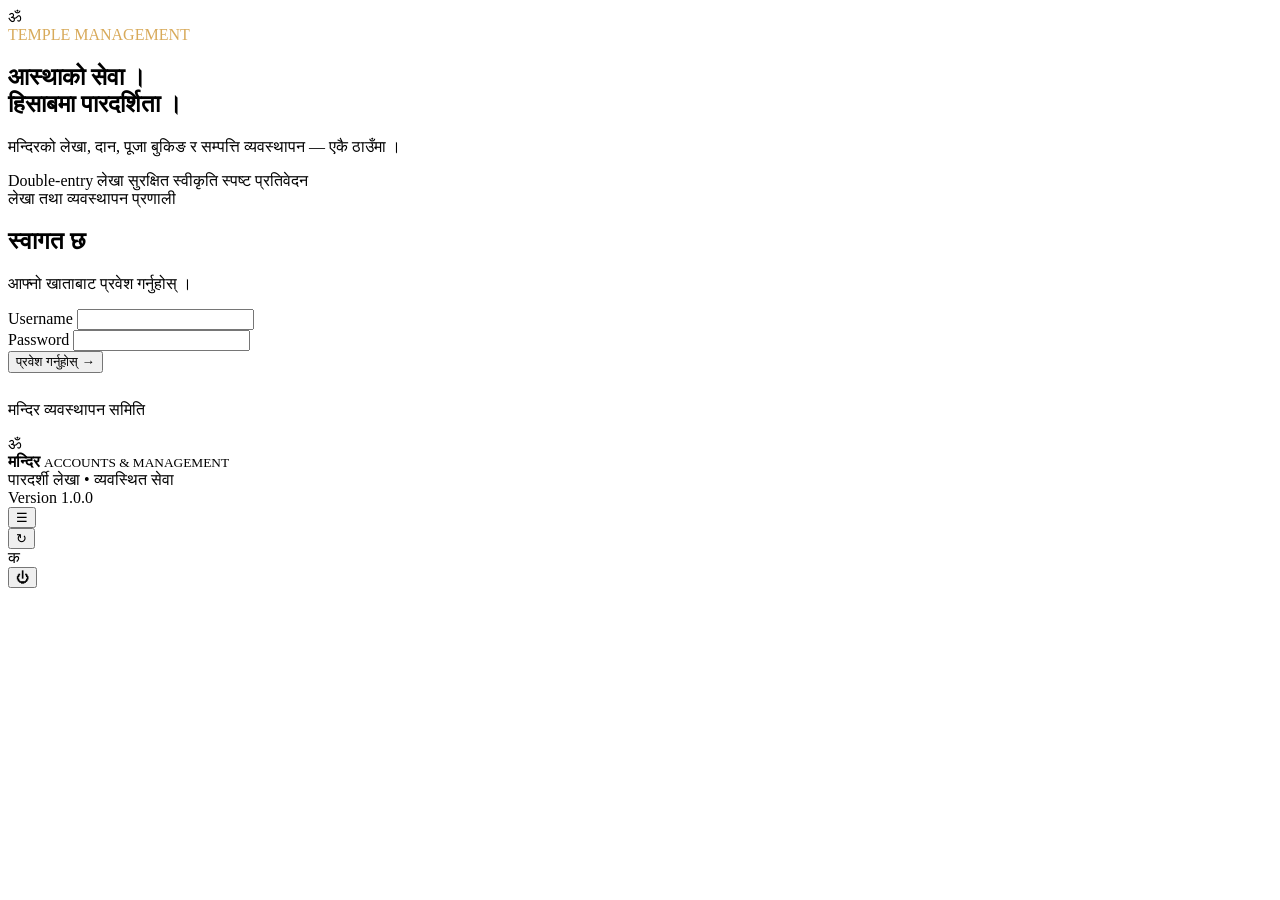
==== account.html @ 721053da "Add files via upload" ====
<!DOCTYPE html>
<html lang="ne">
 <head>
  <meta charset="utf-8"/>
  <meta content="width=device-width,initial-scale=1,viewport-fit=cover" name="viewport"/>
  <base target="_top"/>
  <title>
   मन्दिर • लेखा व्यवस्थापन
  </title>
  <link href="https://fonts.googleapis.com" rel="preconnect"/>
  <link href="https://fonts.googleapis.com/css2?family=Mukta:wght@400;500;600;700;800&amp;display=swap" rel="stylesheet"/>
  <link href="assets/css/account.css?v=1.2.0" rel="stylesheet"/>
 </head>
 <body>
  <section class="login-page" id="loginPage">
   <div class="login-art">
    <div class="brand-logo">
     ॐ
    </div>
    <div class="eyebrow" style="color:#d8aa5a">
     TEMPLE MANAGEMENT
    </div>
    <h1>
     आस्थाको सेवा ।
     <br/>
     हिसाबमा पारदर्शिता ।
    </h1>
    <p>
     मन्दिरको लेखा, दान, पूजा बुकिङ र सम्पत्ति व्यवस्थापन — एकै ठाउँमा ।
    </p>
    <div class="login-features">
     <span>
      Double-entry लेखा
     </span>
     <span>
      सुरक्षित स्वीकृति
     </span>
     <span>
      स्पष्ट प्रतिवेदन
     </span>
    </div>
   </div>
   <div class="login-form-area">
    <form class="login-box" id="loginForm">
     <div class="eyebrow">
      लेखा तथा व्यवस्थापन प्रणाली
     </div>
     <h2>
      स्वागत छ
     </h2>
     <p class="muted">
      आफ्नो खाताबाट प्रवेश गर्नुहोस् ।
     </p>
     <div class="field">
      <label for="username">
       Username
      </label>
      <input autocomplete="username" id="username" required=""/>
     </div>
     <div class="field">
      <label for="password">
       Password
      </label>
      <input autocomplete="current-password" id="password" required="" type="password"/>
     </div>
     <button class="btn" type="submit">
      प्रवेश गर्नुहोस् →
     </button>
     <div class="login-error" id="loginError" role="alert">
     </div>
     <p class="small muted" style="margin-top:28px">
      मन्दिर व्यवस्थापन समिति
     </p>
    </form>
   </div>
  </section>
  <div class="hidden" id="app">
   <div class="backdrop" id="backdrop" onclick="toggleMenu(false)">
   </div>
   <aside class="sidebar" id="sidebar">
    <div class="brand">
     <div class="brand-logo" id="brandLogo">
      ॐ
     </div>
     <div>
      <strong>
       मन्दिर
      </strong>
      <small>
       ACCOUNTS &amp; MANAGEMENT
      </small>
     </div>
    </div>
    <nav id="navigation">
    </nav>
    <div class="sidebar-foot">
     पारदर्शी लेखा • व्यवस्थित सेवा
     <br/>
     Version 1.0.0
    </div>
   </aside>
   <div class="workspace">
    <header class="topbar">
     <button aria-label="मेनु खोल्नुहोस्" class="icon-button" id="menuButton" onclick="toggleMenu()">
      ☰
     </button>
     <div class="top-title" id="topTitle">
     </div>
     <div class="top-tools">
      <button aria-label="रिफ्रेस" class="icon-button" onclick="refresh()" title="Refresh">
       ↻
      </button>
      <div class="avatar">
       क
      </div>
      <div class="profile" id="profile">
      </div>
      <button aria-label="लगआउट" class="icon-button" onclick="logout()" title="Logout">
       ⏻
      </button>
     </div>
    </header>
    <main id="main">
    </main>
   </div>
   <nav class="mobile-bottom" id="mobileBottom">
   </nav>
  </div>
  <dialog id="modal">
   <div class="dialog-head">
    <h2 id="modalTitle">
    </h2>
    <button aria-label="बन्द गर्नुहोस्" class="icon-button" onclick="closeModal()">
     ×
    </button>
   </div>
   <form id="modalForm">
    <div class="dialog-body" id="modalBody">
    </div>
    <div class="dialog-foot">
     <button class="btn secondary" onclick="closeModal()" type="button">
      रद्द
     </button>
     <button class="btn" id="saveButton" type="submit">
      सुरक्षित गर्नुहोस्
     </button>
    </div>
   </form>
  </dialog>
  <div aria-label="प्रक्रिया भइरहेको छ" class="loading hidden" id="loader">
   <div class="spinner">
   </div>
  </div>
  <div class="toast hidden" id="toast" role="status">
  </div>
  <div class="hidden" id="printRoot">
  </div>
  <script src="config.js?v=1.2.0">
  </script>
  <script src="assets/js/api.js?v=1.2.0">
  </script>
  <script src="assets/js/account.js?v=1.2.0">
  </script>
 </body>
</html>
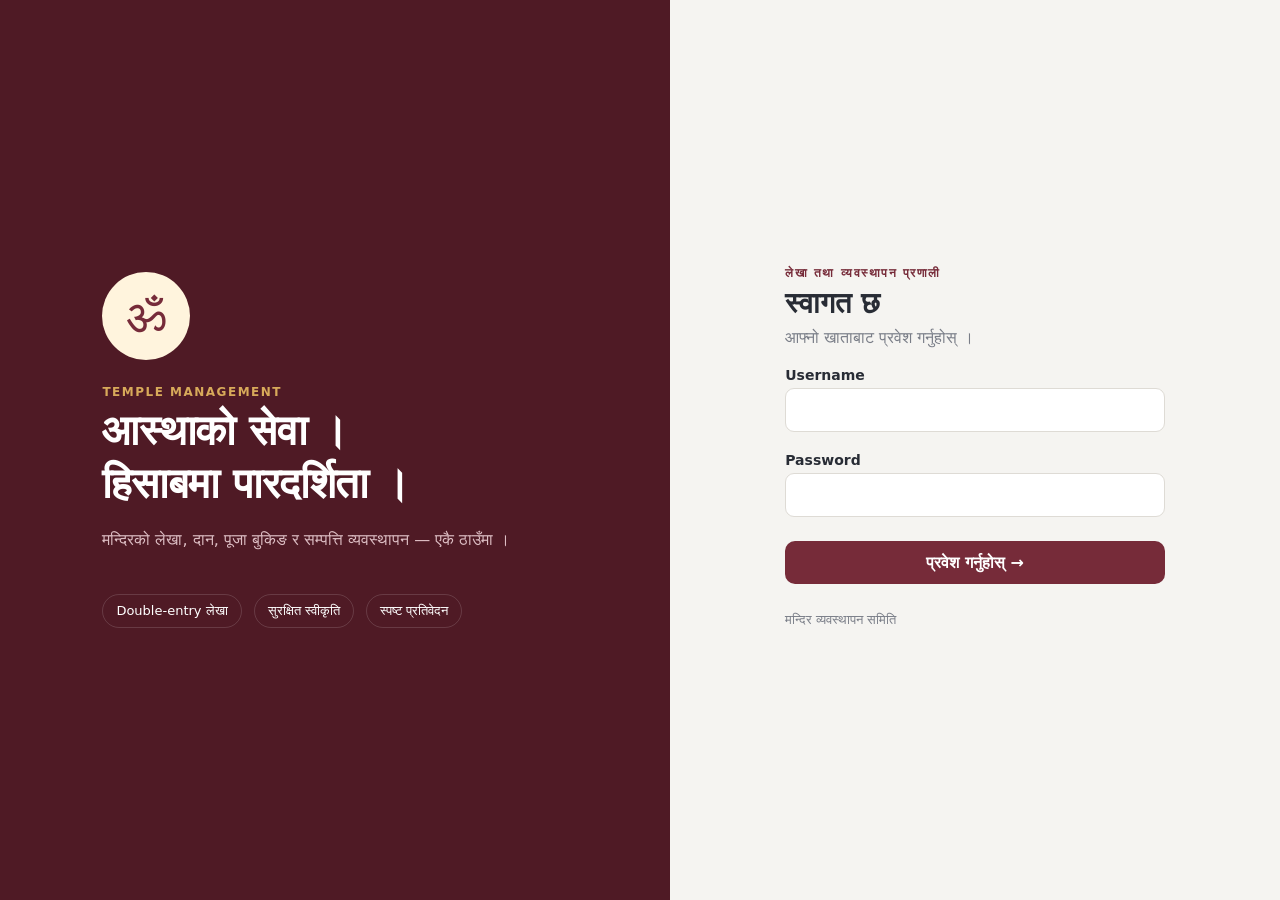
==== commit 1008009f: "Add files via upload" ====
--- a/account.html
+++ b/account.html
@@ -9,7 +9,1180 @@
   </title>
   <link href="https://fonts.googleapis.com" rel="preconnect"/>
   <link href="https://fonts.googleapis.com/css2?family=Mukta:wght@400;500;600;700;800&amp;display=swap" rel="stylesheet"/>
-  <link href="assets/css/account.css?v=1.2.0" rel="stylesheet"/>
+  <style>
+:root {
+  --wine: #762b39;
+  --wine-dark: #4f1a25;
+  --gold: #d8aa5a;
+  --ink: #282c35;
+  --muted: #797d87;
+  --paper: #f5f4f1;
+  --line: #e9e6e1;
+  --green: #24755b;
+  --red: #b33242;
+  --radius: 18px;
+}
+
+* {
+  box-sizing: border-box;
+}
+
+body {
+  margin: 0;
+  background: var(--paper);
+  color: var(--ink);
+  font-family: 'Mukta', system-ui, sans-serif;
+  font-size: 16px;
+}
+
+button,
+input,
+select,
+textarea {
+  font: inherit;
+}
+
+button {
+  cursor: pointer;
+  border: 0;
+}
+
+button:disabled {
+  cursor: wait;
+  opacity: .5;
+}
+
+button:focus-visible,
+a:focus-visible,
+input:focus-visible,
+select:focus-visible {
+  outline: 3px solid var(--gold);
+  outline-offset: 3px;
+}
+
+a {
+  color: var(--wine);
+}
+
+.hidden {
+  display: none !important;
+}
+
+.sidebar {
+  position: fixed;
+  inset: 0 auto 0 0;
+  width: 264px;
+  background: var(--wine-dark);
+  color: #fff;
+  z-index: 30;
+  display: flex;
+  flex-direction: column;
+  padding: 27px 18px;
+  overflow-y: auto;
+}
+
+.brand {
+  display: flex;
+  gap: 12px;
+  align-items: center;
+  padding: 0 10px 24px;
+  border-bottom: 1px solid #ffffff1a;
+}
+
+.brand-logo {
+  width: 52px;
+  height: 52px;
+  border-radius: 50%;
+  background: #fff4dd;
+  color: var(--wine);
+  display: grid;
+  place-items: center;
+  font-size: 30px;
+  flex-shrink: 0;
+  object-fit: contain;
+}
+
+.brand strong {
+  display: block;
+  font-size: 21px;
+  line-height: 1.2;
+}
+
+.brand small {
+  color: #ddbec4;
+  font-size: 12px;
+  letter-spacing: 1.3px;
+}
+
+.nav-label {
+  color: #cdaeb5;
+  margin: 22px 13px 8px;
+  font-size: 12px;
+  letter-spacing: 1px;
+}
+
+.nav-item {
+  width: 100%;
+  display: flex;
+  gap: 12px;
+  align-items: center;
+  color: #e9dbe0;
+  background: transparent;
+  padding: 10px 13px;
+  margin: 3px 0;
+  border-radius: 11px;
+  text-align: left;
+}
+
+.nav-item:hover {
+  background: #ffffff0e;
+}
+
+.nav-item.active {
+  background: #ffffff17;
+  color: #fff;
+  box-shadow: inset 3px 0 var(--gold);
+}
+
+.nav-icon {
+  width: 25px;
+  font-family: system-ui;
+  font-size: 19px;
+  text-align: center;
+}
+
+.sidebar-foot {
+  margin-top: auto;
+  padding: 25px 12px 0;
+  font-size: 12px;
+  color: #cdaeb5;
+}
+
+.workspace {
+  margin-left: 264px;
+  min-height: 100vh;
+}
+
+.topbar {
+  height: 78px;
+  padding: 0 34px;
+  display: flex;
+  align-items: center;
+  justify-content: space-between;
+  gap: 16px;
+  background: #fff;
+  border-bottom: 1px solid var(--line);
+  position: sticky;
+  top: 0;
+  z-index: 15;
+}
+
+.top-title {
+  font-weight: 700;
+  line-height: 1.25;
+  max-width: 640px;
+}
+
+.top-title small {
+  display: block;
+  font-weight: 400;
+  color: var(--muted);
+  font-size: 12px;
+  margin-top: 5px;
+}
+
+.top-tools {
+  display: flex;
+  gap: 12px;
+  align-items: center;
+}
+
+.avatar {
+  width: 38px;
+  height: 38px;
+  border-radius: 50%;
+  display: grid;
+  place-items: center;
+  background: #f4e9eb;
+  color: var(--wine);
+  font-weight: 800;
+}
+
+.profile {
+  font-size: 13px;
+  line-height: 1.3;
+}
+
+.profile small {
+  color: var(--muted);
+  display: block;
+}
+
+.icon-button {
+  background: #f5f3f0;
+  color: var(--ink);
+  width: 40px;
+  height: 40px;
+  border-radius: 11px;
+}
+
+#menuButton {
+  display: none;
+}
+
+main {
+  max-width: 1600px;
+  margin: auto;
+  padding: 30px 34px 50px;
+}
+
+.page-heading {
+  display: flex;
+  justify-content: space-between;
+  align-items: center;
+  gap: 15px;
+  margin-bottom: 24px;
+}
+
+h1 {
+  margin: 0;
+  font-size: 29px;
+  line-height: 1.25;
+  letter-spacing: -.4px;
+}
+
+h2 {
+  margin: 0;
+  font-size: 20px;
+}
+
+h3 {
+  margin: 0;
+  font-size: 18px;
+}
+
+p {
+  margin: 7px 0;
+}
+
+.muted {
+  color: var(--muted);
+}
+
+.small {
+  font-size: 13px;
+}
+
+.eyebrow {
+  color: var(--wine);
+  font-size: 12px;
+  letter-spacing: 1.5px;
+  font-weight: 700;
+  margin-bottom: 6px;
+}
+
+.btn {
+  border-radius: 10px;
+  padding: 10px 18px;
+  background: var(--wine);
+  color: white;
+  font-weight: 600;
+  display: inline-flex;
+  align-items: center;
+  justify-content: center;
+  gap: 7px;
+  min-height: 43px;
+  text-decoration: none;
+}
+
+.btn.secondary {
+  background: white;
+  color: var(--ink);
+  border: 1px solid var(--line);
+}
+
+.btn.light {
+  background: #f3e9eb;
+  color: var(--wine);
+}
+
+.btn.green {
+  background: var(--green);
+}
+
+.btn.danger {
+  background: #f9ecee;
+  color: var(--red);
+}
+
+.btn.compact {
+  padding: 6px 11px;
+  min-height: 34px;
+  font-size: 13px;
+}
+
+.flex {
+  display: flex;
+  gap: 10px;
+  align-items: center;
+  flex-wrap: wrap;
+}
+
+.stats {
+  display: grid;
+  grid-template-columns: repeat(4, 1fr);
+  gap: 18px;
+  margin-bottom: 23px;
+}
+
+.stat {
+  border-radius: var(--radius);
+  background: #fff;
+  padding: 21px;
+  border: 1px solid var(--line);
+}
+
+.stat-top {
+  display: flex;
+  align-items: center;
+  justify-content: space-between;
+  font-size: 15px;
+  color: var(--muted);
+}
+
+.stat-icon {
+  width: 36px;
+  height: 36px;
+  border-radius: 11px;
+  background: #f3e9eb;
+  display: grid;
+  place-items: center;
+  color: var(--wine);
+}
+
+.stat-value {
+  margin: 13px 0 3px;
+  font-family: system-ui;
+  font-size: clamp(19px, 1.7vw, 28px);
+  font-weight: 700;
+  letter-spacing: -.5px;
+  overflow-wrap: anywhere;
+}
+
+.stat-sub {
+  font-size: 12px;
+  color: var(--muted);
+}
+
+.dashboard-grid {
+  display: grid;
+  grid-template-columns: 1.65fr 1fr;
+  gap: 22px;
+}
+
+.panel {
+  background: #fff;
+  border: 1px solid var(--line);
+  border-radius: var(--radius);
+  padding: 23px;
+  min-width: 0;
+}
+
+.panel-head {
+  display: flex;
+  justify-content: space-between;
+  align-items: center;
+  gap: 10px;
+  margin-bottom: 18px;
+}
+
+.hero {
+  background: linear-gradient(115deg, var(--wine-dark), #833747);
+  color: #fff;
+  border-radius: var(--radius);
+  padding: 26px;
+  margin-bottom: 23px;
+  position: relative;
+  overflow: hidden;
+}
+
+.hero::after {
+  content: 'ॐ';
+  position: absolute;
+  right: 30px;
+  top: -35px;
+  font-size: 180px;
+  color: #ffffff09;
+  pointer-events: none;
+}
+
+.hero p {
+  color: #e5cbd0;
+  max-width: 70%;
+}
+
+.hero .btn {
+  background: var(--gold);
+  color: #392410;
+  margin-top: 15px;
+}
+
+.quick-grid {
+  display: grid;
+  grid-template-columns: repeat(2, 1fr);
+  gap: 12px;
+}
+
+.quick {
+  padding: 16px;
+  background: #fbfaf8;
+  border: 1px solid var(--line);
+  border-radius: 13px;
+  color: var(--ink);
+  text-align: left;
+}
+
+.quick b {
+  display: block;
+  font-size: 16px;
+  margin-top: 6px;
+}
+
+.quick span {
+  color: var(--muted);
+  font-size: 12px;
+}
+
+.badge {
+  padding: 3px 9px;
+  background: #f5ecd9;
+  color: #946521;
+  font-size: 12px;
+  border-radius: 6px;
+  white-space: nowrap;
+}
+
+.badge.Posted,
+.badge.Completed,
+.badge.Open {
+  background: #e5f2eb;
+  color: var(--green);
+}
+
+.badge.Rejected,
+.badge.Cancelled,
+.badge.Closed {
+  background: #f8e7e9;
+  color: var(--red);
+}
+
+.table-wrap {
+  overflow-x: auto;
+  max-width: 100%;
+}
+
+table {
+  width: 100%;
+  border-collapse: collapse;
+  font-size: 14px;
+  white-space: nowrap;
+}
+
+th {
+  background: #faf9f7;
+  color: var(--muted);
+  font-weight: 600;
+  text-align: left;
+  padding: 12px;
+  border-bottom: 1px solid var(--line);
+}
+
+td {
+  padding: 13px 12px;
+  border-bottom: 1px solid #f1efeb;
+  vertical-align: middle;
+}
+
+td.wrap {
+  white-space: normal;
+  min-width: 170px;
+  max-width: 300px;
+}
+
+td.amount {
+  font-family: system-ui;
+  font-size: 13px;
+  text-align: right;
+  font-variant-numeric: tabular-nums;
+}
+
+.empty {
+  text-align: center;
+  padding: 38px 20px;
+  color: var(--muted);
+}
+
+.toolbar {
+  display: flex;
+  justify-content: space-between;
+  gap: 12px;
+  margin-bottom: 17px;
+  flex-wrap: wrap;
+}
+
+.search {
+  max-width: 320px;
+}
+
+input,
+select,
+textarea {
+  width: 100%;
+  border: 1px solid #dedbd5;
+  border-radius: 9px;
+  padding: 10px 12px;
+  background: #fff;
+  color: var(--ink);
+  min-height: 44px;
+}
+
+textarea {
+  min-height: 88px;
+  resize: vertical;
+}
+
+label {
+  display: block;
+  margin: 0 0 5px;
+  font-size: 14px;
+  font-weight: 600;
+}
+
+.form-grid {
+  display: grid;
+  grid-template-columns: repeat(2, minmax(0, 1fr));
+  gap: 16px;
+}
+
+.field.full {
+  grid-column: 1 / -1;
+}
+
+.form-grid.three {
+  grid-template-columns: repeat(3, minmax(0, 1fr));
+}
+
+.form-note {
+  padding: 12px 15px;
+  border-radius: 9px;
+  background: #faf4e8;
+  color: #785820;
+  font-size: 13px;
+  margin: 15px 0;
+}
+
+.line-row {
+  display: grid;
+  grid-template-columns: 2fr 1fr 1fr 40px;
+  gap: 9px;
+  margin-bottom: 10px;
+}
+
+.balance-check {
+  padding: 12px;
+  background: #f5f4f1;
+  border-radius: 9px;
+  margin: 14px 0;
+}
+
+.report-layout {
+  display: grid;
+  grid-template-columns: 260px 1fr;
+  gap: 20px;
+}
+
+.report-menu button {
+  display: block;
+  width: 100%;
+  padding: 11px 13px;
+  text-align: left;
+  background: transparent;
+  border-radius: 9px;
+  color: var(--ink);
+}
+
+.report-menu button.active {
+  background: #f3e9eb;
+  color: var(--wine);
+  font-weight: 700;
+}
+
+.report-brand {
+  display: flex;
+  align-items: center;
+  justify-content: center;
+  gap: 15px;
+  padding: 20px 0;
+  border-bottom: 3px double var(--wine);
+  margin-bottom: 18px;
+  text-align: center;
+}
+
+.report-brand img {
+  width: 75px;
+  height: 75px;
+  object-fit: contain;
+}
+
+.report-brand h2 {
+  color: var(--wine);
+  font-size: 22px;
+}
+
+.report-brand p {
+  font-size: 13px;
+  margin: 2px 0;
+}
+
+.totals {
+  display: flex;
+  justify-content: flex-end;
+  gap: 20px;
+  flex-wrap: wrap;
+  padding: 18px 0;
+  font-size: 14px;
+}
+
+.signature {
+  display: flex;
+  justify-content: space-between;
+  margin-top: 65px;
+  color: var(--muted);
+  font-size: 13px;
+}
+
+.signature span {
+  border-top: 1px solid #999;
+  padding: 7px 15px;
+}
+
+dialog {
+  border: 0;
+  border-radius: 20px;
+  padding: 0;
+  width: min(760px, calc(100vw - 28px));
+  max-height: 90dvh;
+  background: #fff;
+  color: var(--ink);
+  box-shadow: 0 25px 100px #0003;
+}
+
+dialog::backdrop {
+  background: #1e142770;
+  backdrop-filter: blur(3px);
+}
+
+.dialog-head {
+  padding: 22px 25px 17px;
+  display: flex;
+  justify-content: space-between;
+  align-items: center;
+  border-bottom: 1px solid var(--line);
+}
+
+.dialog-body {
+  padding: 23px 25px;
+}
+
+.dialog-foot {
+  display: flex;
+  justify-content: flex-end;
+  gap: 10px;
+  padding: 17px 25px;
+  border-top: 1px solid var(--line);
+  background: #fbfaf8;
+}
+
+.toast {
+  position: fixed;
+  bottom: 25px;
+  right: 25px;
+  z-index: 100;
+  padding: 15px 22px;
+  border-radius: 12px;
+  color: #fff;
+  background: var(--green);
+  box-shadow: 0 10px 30px #0002;
+  max-width: min(460px, calc(100vw - 32px));
+}
+
+.toast.error {
+  background: var(--red);
+}
+
+.loading {
+  position: fixed;
+  inset: 0;
+  z-index: 90;
+  display: grid;
+  place-items: center;
+  background: #fff9;
+}
+
+.spinner {
+  height: 40px;
+  width: 40px;
+  border: 3px solid #eee;
+  border-top-color: var(--wine);
+  border-radius: 50%;
+  animation: spin .7s linear infinite;
+}
+
+@keyframes spin {
+  to {
+    transform: rotate(360deg);
+  }
+}
+
+.login-page {
+  min-height: 100dvh;
+  display: grid;
+  grid-template-columns: 1.1fr 1fr;
+}
+
+.login-art {
+  background: var(--wine-dark);
+  color: white;
+  display: flex;
+  flex-direction: column;
+  justify-content: center;
+  padding: 10vw 8vw;
+  position: relative;
+}
+
+.login-art .brand-logo {
+  width: 88px;
+  height: 88px;
+  font-size: 48px;
+  margin-bottom: 25px;
+}
+
+.login-art h1 {
+  font-size: 42px;
+  line-height: 1.25;
+}
+
+.login-art p {
+  color: #ddbec4;
+  margin: 20px 0;
+}
+
+.login-features {
+  display: flex;
+  gap: 12px;
+  flex-wrap: wrap;
+  margin-top: 25px;
+}
+
+.login-features span {
+  border: 1px solid #ffffff24;
+  padding: 8px 13px;
+  border-radius: 30px;
+  font-size: 13px;
+}
+
+.login-form-area {
+  display: flex;
+  align-items: center;
+  justify-content: center;
+  padding: 35px;
+}
+
+.login-box {
+  width: 100%;
+  max-width: 380px;
+}
+
+.login-box h2 {
+  font-size: 29px;
+}
+
+.login-box .field {
+  margin-top: 20px;
+}
+
+.login-box .btn {
+  width: 100%;
+  margin-top: 24px;
+}
+
+.login-error {
+  color: var(--red);
+  margin-top: 15px;
+}
+
+.mobile-bottom {
+  display: none;
+}
+
+.backdrop {
+  display: none;
+}
+
+.progress-bars {
+  display: flex;
+  gap: 20px;
+  align-items: flex-end;
+  height: 145px;
+  padding: 15px 30px;
+  background: #fbfaf8;
+  border-radius: 12px;
+  margin-bottom: 15px;
+}
+
+.bar-group {
+  flex: 1;
+  display: flex;
+  flex-direction: column;
+  align-items: center;
+  gap: 7px;
+  height: 100%;
+  justify-content: flex-end;
+  font-size: 13px;
+}
+
+.bar {
+  width: min(80px, 80%);
+  border-radius: 8px 8px 0 0;
+  background: var(--wine);
+  min-height: 4px;
+}
+
+.bar.expense {
+  background: var(--gold);
+}
+
+@media (max-width: 1200px) {
+  .sidebar {
+    width: 230px;
+  }
+
+  .workspace {
+    margin-left: 230px;
+  }
+
+  main {
+    padding: 25px;
+  }
+
+  .topbar {
+    padding: 0 25px;
+  }
+
+  .stats {
+    gap: 12px;
+  }
+
+  .stat {
+    padding: 17px;
+  }
+
+  .dashboard-grid {
+    grid-template-columns: 1fr;
+  }
+}
+
+@media (max-width: 900px) {
+  .sidebar {
+    transform: translateX(-100%);
+    transition: transform .2s;
+    width: 270px;
+  }
+
+  .sidebar.open {
+    transform: translateX(0);
+  }
+
+  .backdrop.open {
+    display: block;
+    position: fixed;
+    inset: 0;
+    background: #0005;
+    z-index: 25;
+  }
+
+  .workspace {
+    margin-left: 0;
+  }
+
+  #menuButton {
+    display: block;
+    flex-shrink: 0;
+  }
+
+  .topbar {
+    padding: 0 18px;
+    height: 72px;
+  }
+
+  .report-layout {
+    grid-template-columns: 1fr;
+  }
+
+  .report-menu {
+    display: flex;
+    overflow-x: auto;
+    gap: 5px;
+    padding: 10px;
+  }
+
+  .report-menu button {
+    width: auto;
+    white-space: nowrap;
+  }
+
+  .login-page {
+    grid-template-columns: 1fr;
+  }
+
+  .login-art {
+    padding: 32px;
+  }
+
+  .login-art h1 {
+    font-size: 29px;
+  }
+
+  .login-art .brand-logo {
+    width: 60px;
+    height: 60px;
+    margin-bottom: 12px;
+  }
+
+  .login-art p,
+  .login-features {
+    display: none;
+  }
+}
+
+@media (max-width: 600px) {
+  main {
+    padding: 20px 14px 90px;
+  }
+
+  .top-title {
+    font-size: 14px;
+  }
+
+  .top-title small {
+    font-size: 11px;
+  }
+
+  .top-tools {
+    gap: 6px;
+  }
+
+  .profile,
+  .top-tools .avatar {
+    display: none;
+  }
+
+  h1 {
+    font-size: 24px;
+  }
+
+  .page-heading {
+    align-items: flex-start;
+  }
+
+  .page-heading .btn {
+    padding: 9px 12px;
+    font-size: 14px;
+    flex-shrink: 0;
+  }
+
+  .stats {
+    grid-template-columns: repeat(2, 1fr);
+    gap: 10px;
+  }
+
+  .stat {
+    padding: 15px;
+  }
+
+  .stat-value {
+    font-size: 21px;
+  }
+
+  .stat-top {
+    font-size: 13px;
+  }
+
+  .stat-icon {
+    width: 28px;
+    height: 28px;
+  }
+
+  .panel {
+    padding: 17px;
+    border-radius: 14px;
+  }
+
+  .hero {
+    padding: 21px;
+  }
+
+  .hero p {
+    max-width: 90%;
+  }
+
+  .form-grid,
+  .form-grid.three {
+    grid-template-columns: 1fr;
+  }
+
+  .line-row {
+    grid-template-columns: 1fr 1fr 35px;
+  }
+
+  .line-row select {
+    grid-column: 1 / -1;
+  }
+
+  .dialog-body {
+    padding: 18px;
+  }
+
+  .dialog-head,
+  .dialog-foot {
+    padding: 17px 18px;
+  }
+
+  .mobile-bottom {
+    display: flex;
+    position: fixed;
+    bottom: 0;
+    left: 0;
+    right: 0;
+    background: #fff;
+    border-top: 1px solid var(--line);
+    z-index: 20;
+    justify-content: space-around;
+    padding: 7px 5px calc(7px + env(safe-area-inset-bottom));
+  }
+
+  .mobile-bottom button {
+    color: var(--muted);
+    background: transparent;
+    font-size: 11px;
+    padding: 4px 8px;
+  }
+
+  .mobile-bottom b {
+    display: block;
+    font-family: system-ui;
+    font-size: 20px;
+    font-weight: 400;
+  }
+
+  .mobile-bottom button.active {
+    color: var(--wine);
+  }
+
+  .report-brand {
+    gap: 8px;
+  }
+
+  .report-brand h2 {
+    font-size: 17px;
+  }
+
+  .report-brand img {
+    width: 55px;
+    height: 55px;
+  }
+
+  .toast {
+    bottom: 86px;
+    right: 16px;
+  }
+}
+
+@media print {
+  @page {
+    size: A4;
+    margin: 12mm;
+  }
+
+  body {
+    background: white;
+    font-size: 11pt;
+  }
+
+  body>* {
+    display: none !important;
+  }
+
+  #printRoot {
+    display: block !important;
+  }
+
+  #printRoot table {
+    white-space: normal;
+    font-size: 9pt;
+  }
+
+  #printRoot th,
+  #printRoot td {
+    padding: 7px 5px;
+  }
+
+  #printRoot thead {
+    display: table-header-group;
+  }
+
+  #printRoot tr {
+    break-inside: avoid;
+  }
+
+  #printRoot .report-brand h2 {
+    font-size: 17pt;
+    color: #000;
+  }
+
+  #printRoot .signature {
+    break-inside: avoid;
+  }
+
+  .badge {
+    border: 1px solid #777;
+    background: transparent;
+    color: #000;
+  }
+}
+
+
+/* Keep Logout visible on desktop and mobile. */
+.logout-button {
+  display: inline-flex;
+  align-items: center;
+  justify-content: center;
+  min-height: 40px;
+  padding: 7px 12px;
+  border: 1px solid #e6c0c0;
+  border-radius: 9px;
+  background: #fff3f3;
+  color: #982a2a;
+  font: inherit;
+  font-weight: 700;
+  white-space: nowrap;
+  cursor: pointer;
+}
+@media (max-width: 640px) {
+  .logout-button { padding: 7px 8px; font-size: 12px; }
+  .top-tools { gap: 7px; }
+}
+</style>
  </head>
  <body>
   <section class="login-page" id="loginPage">
@@ -115,9 +1288,7 @@
       </div>
       <div class="profile" id="profile">
       </div>
-      <button aria-label="लगआउट" class="icon-button" onclick="logout()" title="Logout">
-       ⏻
-      </button>
+      <button aria-label="Logout" class="logout-button" onclick="logout()" title="Logout">⏻ Logout</button>
      </div>
     </header>
     <main id="main">
@@ -155,11 +1326,1534 @@
   </div>
   <div class="hidden" id="printRoot">
   </div>
-  <script src="config.js?v=1.2.0">
+  <script src="config.js?v=1.2.1">
   </script>
-  <script src="assets/js/api.js?v=1.2.0">
-  </script>
-  <script src="assets/js/account.js?v=1.2.0">
-  </script>
+  <script>
+/** Shared transport for the public page and the authenticated accounting UI. */
+window.MandirAPI = (() => {
+  function endpoint() {
+    const value = String(window.MANDIR_CONFIG?.appsScriptURL || '').trim();
+    if (!/^https:\/\/script\.google\.com\/macros\/s\/[A-Za-z0-9_-]+\/exec$/.test(value)) {
+      throw new Error('config.js मा सही Apps Script /exec URL राख्नुहोस् ।');
+    }
+    return value;
+  }
+
+  async function send(gateway, request) {
+    const controller = new AbortController();
+    const timer = setTimeout(() => controller.abort(), 90000);
+    try {
+      // text/plain is a simple CORS request; application/json would need a preflight.
+      // Apps Script ContentService redirects to its output URL: follow that redirect.
+      const response = await fetch(endpoint(), {
+        method: 'POST',
+        headers: {
+          'Content-Type': 'text/plain;charset=UTF-8'
+        },
+        body: JSON.stringify({
+          ...request,
+          gateway
+        }),
+        redirect: 'follow',
+        credentials: 'omit',
+        signal: controller.signal
+      });
+      if (!response.ok) throw new Error('Server response: ' + response.status);
+      const text = await response.text();
+      let result;
+      try {
+        result = JSON.parse(text);
+      } catch (_) {
+        throw new Error('Apps Script deployment को access Anyone र नयाँ version छ कि जाँच्नुहोस् ।');
+      }
+      if (!result || typeof result.ok !== 'boolean') throw new Error('Invalid server response.');
+      return result;
+    } catch (error) {
+      if (error.name === 'AbortError') {
+        throw new Error('उत्तर आउन ढिलो भयो । विवरण सुरक्षित भएको छ कि जाँचेर पुनः प्रयास गर्नुहोस् ।');
+      }
+      if (error instanceof TypeError) {
+        throw new Error('जडान भएन । Internet, config.js को URL र Web app access Anyone जाँच्नुहोस् ।');
+      }
+      throw error;
+    } finally {
+      clearTimeout(timer);
+    }
+  }
+
+  return {
+    send
+  };
+})();
+
+</script>
+  <!-- Third-party pdfmake distribution, MIT license. Embedded to avoid separate uploads. -->
+<script>
+/*! pdfmake v0.2.12, @license MIT, @link http://pdfmake.org */
+!function webpackUniversalModuleDefinition(r,i){if("object"==typeof exports&&"object"==typeof module)module.exports=i();else if("function"==typeof define&&define.amd)define([],i);else{var o=i();for(var u in o)("object"==typeof exports?exports:r)[u]=o[u]}}("undefined"!=typeof self?self:this,(function(){return function(){var r={41783:function(r,i){"use strict";i.OP=0,i.CL=1,i.CP=2,i.QU=3,i.GL=4,i.NS=5,i.EX=6,i.SY=7,i.IS=8,i.PR=9,i.PO=10,i.NU=11,i.AL=12,i.HL=13,i.ID=14,i.IN=15,i.HY=16,i.BA=17,i.BB=18,i.B2=19,i.ZW=20,i.CM=21,i.WJ=22,i.H2=23,i.H3=24,i.JL=25,i.JV=26,i.JT=27,i.RI=28,i.EB=29,i.EM=30,i.ZWJ=31,i.CB=32,i.AI=33,i.BK=34,i.CJ=35,i.CR=36,i.LF=37,i.NL=38,i.SA=39,i.SG=40,i.SP=41,i.XX=42},98282:function(r,i){"use strict";i.DI_BRK=0,i.IN_BRK=1,i.CI_BRK=2,i.CP_BRK=3,i.PR_BRK=4,i.pairTable=[[4,4,4,4,4,4,4,4,4,4,4,4,4,4,4,4,4,4,4,4,4,3,4,4,4,4,4,4,4,4,4,4,4],[0,4,4,1,1,4,4,4,4,1,1,0,0,0,0,1,1,1,0,0,4,2,4,0,0,0,0,0,0,0,0,1,0],[0,4,4,1,1,4,4,4,4,1,1,1,1,1,0,1,1,1,0,0,4,2,4,0,0,0,0,0,0,0,0,1,0],[4,4,4,1,1,1,4,4,4,1,1,1,1,1,1,1,1,1,1,1,4,2,4,1,1,1,1,1,1,1,1,1,1],[1,4,4,1,1,1,4,4,4,1,1,1,1,1,1,1,1,1,1,1,4,2,4,1,1,1,1,1,1,1,1,1,1],[0,4,4,1,1,1,4,4,4,0,0,0,0,0,0,1,1,1,0,0,4,2,4,0,0,0,0,0,0,0,0,1,0],[0,4,4,1,1,1,4,4,4,0,0,0,0,0,0,1,1,1,0,0,4,2,4,0,0,0,0,0,0,0,0,1,0],[0,4,4,1,1,1,4,4,4,0,0,1,0,1,0,1,1,1,0,0,4,2,4,0,0,0,0,0,0,0,0,1,0],[0,4,4,1,1,1,4,4,4,0,0,1,1,1,0,1,1,1,0,0,4,2,4,0,0,0,0,0,0,0,0,1,0],[1,4,4,1,1,1,4,4,4,0,0,1,1,1,1,1,1,1,0,0,4,2,4,1,1,1,1,1,0,1,1,1,0],[1,4,4,1,1,1,4,4,4,0,0,1,1,1,0,1,1,1,0,0,4,2,4,0,0,0,0,0,0,0,0,1,0],[1,4,4,1,1,1,4,4,4,1,1,1,1,1,0,1,1,1,0,0,4,2,4,0,0,0,0,0,0,0,0,1,0],[1,4,4,1,1,1,4,4,4,1,1,1,1,1,0,1,1,1,0,0,4,2,4,0,0,0,0,0,0,0,0,1,0],[1,4,4,1,1,1,4,4,4,1,1,1,1,1,0,1,1,1,0,0,4,2,4,0,0,0,0,0,0,0,0,1,0],[0,4,4,1,1,1,4,4,4,0,1,0,0,0,0,1,1,1,0,0,4,2,4,0,0,0,0,0,0,0,0,1,0],[0,4,4,1,1,1,4,4,4,0,0,0,0,0,0,1,1,1,0,0,4,2,4,0,0,0,0,0,0,0,0,1,0],[0,4,4,1,0,1,4,4,4,0,0,1,0,0,0,1,1,1,0,0,4,2,4,0,0,0,0,0,0,0,0,1,0],[0,4,4,1,0,1,4,4,4,0,0,0,0,0,0,1,1,1,0,0,4,2,4,0,0,0,0,0,0,0,0,1,0],[1,4,4,1,1,1,4,4,4,1,1,1,1,1,1,1,1,1,1,1,4,2,4,1,1,1,1,1,1,1,1,1,0],[0,4,4,1,1,1,4,4,4,0,0,0,0,0,0,1,1,1,0,4,4,2,4,0,0,0,0,0,0,0,0,1,0],[0,0,0,0,0,0,0,0,0,0,0,0,0,0,0,0,0,0,0,0,4,0,0,0,0,0,0,0,0,0,0,0,0],[1,4,4,1,1,1,4,4,4,1,1,1,1,1,0,1,1,1,0,0,4,2,4,0,0,0,0,0,0,0,0,1,0],[1,4,4,1,1,1,4,4,4,1,1,1,1,1,1,1,1,1,1,1,4,2,4,1,1,1,1,1,1,1,1,1,1],[0,4,4,1,1,1,4,4,4,0,1,0,0,0,0,1,1,1,0,0,4,2,4,0,0,0,1,1,0,0,0,1,0],[0,4,4,1,1,1,4,4,4,0,1,0,0,0,0,1,1,1,0,0,4,2,4,0,0,0,0,1,0,0,0,1,0],[0,4,4,1,1,1,4,4,4,0,1,0,0,0,0,1,1,1,0,0,4,2,4,1,1,1,1,0,0,0,0,1,0],[0,4,4,1,1,1,4,4,4,0,1,0,0,0,0,1,1,1,0,0,4,2,4,0,0,0,1,1,0,0,0,1,0],[0,4,4,1,1,1,4,4,4,0,1,0,0,0,0,1,1,1,0,0,4,2,4,0,0,0,0,1,0,0,0,1,0],[0,4,4,1,1,1,4,4,4,0,0,0,0,0,0,1,1,1,0,0,4,2,4,0,0,0,0,0,1,0,0,1,0],[0,4,4,1,1,1,4,4,4,0,1,0,0,0,0,1,1,1,0,0,4,2,4,0,0,0,0,0,0,0,1,1,0],[0,4,4,1,1,1,4,4,4,0,1,0,0,0,0,1,1,1,0,0,4,2,4,0,0,0,0,0,0,0,0,1,0],[1,4,4,1,1,1,4,4,4,1,1,1,1,1,0,1,1,1,0,0,4,2,4,0,0,0,0,0,0,0,0,1,0],[0,4,4,1,1,0,4,4,4,0,0,0,0,0,0,0,0,0,0,0,4,2,4,0,0,0,0,0,0,0,0,1,0]]},57013:function(r,i,o){"use strict";o(18756),i.EncodeStream=o(16176),i.DecodeStream=o(78984),i.Array=o(38637),i.LazyArray=o(88687),i.Bitfield=o(72959),i.Boolean=o(64888),i.Buffer=o(77324),i.Enum=o(71499),i.Optional=o(72526),i.Reserved=o(10298),i.String=o(36291),i.Struct=o(2731),i.VersionedStruct=o(48084);var u=o(76949),p=o(63787),g=o(41545);Object.assign(i,u,p,g)},38637:function(r,i,o){"use strict";function _createForOfIteratorHelperLoose(r,i){var o="undefined"!=typeof Symbol&&r[Symbol.iterator]||r["@@iterator"];if(o)return(o=o.call(r)).next.bind(o);if(Array.isArray(r)||(o=function _unsupportedIterableToArray(r,i){if(r){if("string"==typeof r)return _arrayLikeToArray(r,i);var o={}.toString.call(r).slice(8,-1);return"Object"===o&&r.constructor&&(o=r.constructor.name),"Map"===o||"Set"===o?Array.from(r):"Arguments"===o||/^(?:Ui|I)nt(?:8|16|32)(?:Clamped)?Array$/.test(o)?_arrayLikeToArray(r,i):void 0}}(r))||i&&r&&"number"==typeof r.length){o&&(r=o);var u=0;return function(){return u>=r.length?{done:!0}:{done:!1,value:r[u++]}}}throw new TypeError("Invalid attempt to iterate non-iterable instance.\nIn order to be iterable, non-array objects must have a [Symbol.iterator]() method.")}function _arrayLikeToArray(r,i){(null==i||i>r.length)&&(i=r.length);for(var o=0,u=Array(i);o<i;o++)u[o]=r[o];return u}o(65292),o(73844),o(69330),o(11765),o(81755),o(20731),o(24863),o(14032),o(61726),o(57114),o(58281),o(94712);var u=o(63787).Number,p=o(76949),g=function(){function ArrayT(r,i,o){void 0===o&&(o="count"),this.type=r,this.length=i,this.lengthType=o}var r=ArrayT.prototype;return r.decode=function decode(r,i){var o,g=r.pos,y=[],w=i;if(null!=this.length&&(o=p.resolveLength(this.length,r,i)),this.length instanceof u&&(Object.defineProperties(y,{parent:{value:i},_startOffset:{value:g},_currentOffset:{value:0,writable:!0},_length:{value:o}}),w=y),null==o||"bytes"===this.lengthType)for(var _=null!=o?r.pos+o:(null!=i?i._length:void 0)?i._startOffset+i._length:r.length;r.pos<_;)y.push(this.type.decode(r,w));else for(var x=0,k=o;x<k;x++)y.push(this.type.decode(r,w));return y},r.size=function size(r,i){if(!r)return this.type.size(null,i)*p.resolveLength(this.length,null,i);var size=0;this.length instanceof u&&(size+=this.length.size(),i={parent:i});for(var o,g=_createForOfIteratorHelperLoose(r);!(o=g()).done;){var y=o.value;size+=this.type.size(y,i)}return size},r.encode=function encode(r,i,o){var p=o;this.length instanceof u&&((p={pointers:[],startOffset:r.pos,parent:o}).pointerOffset=r.pos+this.size(i,p),this.length.encode(r,i.length));for(var g,y=_createForOfIteratorHelperLoose(i);!(g=y()).done;){var w=g.value;this.type.encode(r,w,p)}if(this.length instanceof u)for(var _=0;_<p.pointers.length;){var x=p.pointers[_++];x.type.encode(r,x.val)}},ArrayT}();r.exports=g},72959:function(r,i,o){"use strict";o(74516);var u=function(){function Bitfield(r,i){void 0===i&&(i=[]),this.type=r,this.flags=i}var r=Bitfield.prototype;return r.decode=function decode(r){for(var i=this.type.decode(r),o={},u=0;u<this.flags.length;u++){var p=this.flags[u];null!=p&&(o[p]=!!(i&1<<u))}return o},r.size=function size(){return this.type.size()},r.encode=function encode(r,i){for(var o=0,u=0;u<this.flags.length;u++){var p=this.flags[u];null!=p&&i[p]&&(o|=1<<u)}return this.type.encode(r,o)},Bitfield}();r.exports=u},64888:function(r){"use strict";var i=function(){function BooleanT(r){this.type=r}var r=BooleanT.prototype;return r.decode=function decode(r,i){return!!this.type.decode(r,i)},r.size=function size(r,i){return this.type.size(r,i)},r.encode=function encode(r,i,o){return this.type.encode(r,+i,o)},BooleanT}();r.exports=i},77324:function(r,i,o){"use strict";var u=o(76949),p=o(63787).Number,g=function(){function BufferT(r){this.length=r}var r=BufferT.prototype;return r.decode=function decode(r,i){var o=u.resolveLength(this.length,r,i);return r.readBuffer(o)},r.size=function size(r,i){return r?r.length:u.resolveLength(this.length,null,i)},r.encode=function encode(r,i,o){return this.length instanceof p&&this.length.encode(r,i.length),r.writeBuffer(i)},BufferT}();r.exports=g},78984:function(r,i,o){"use strict";var u,p=o(50621).Buffer;o(20731),o(14032),o(61726),o(57114),o(46467);try{u=o(54171)}catch(r){}var g=function(){function DecodeStream(r){this.buffer=r,this.pos=0,this.length=this.buffer.length}var r=DecodeStream.prototype;return r.readString=function readString(r,i){switch(void 0===i&&(i="ascii"),i){case"utf16le":case"ucs2":case"utf8":case"ascii":return this.buffer.toString(i,this.pos,this.pos+=r);case"utf16be":for(var o=p.from(this.readBuffer(r)),g=0,y=o.length-1;g<y;g+=2){var w=o[g];o[g]=o[g+1],o[g+1]=w}return o.toString("utf16le");default:if(o=this.readBuffer(r),u)try{return u.decode(o,i)}catch(r){}return o}},r.readBuffer=function readBuffer(r){return this.buffer.slice(this.pos,this.pos+=r)},r.readUInt24BE=function readUInt24BE(){return(this.readUInt16BE()<<8)+this.readUInt8()},r.readUInt24LE=function readUInt24LE(){return this.readUInt16LE()+(this.readUInt8()<<16)},r.readInt24BE=function readInt24BE(){return(this.readInt16BE()<<8)+this.readUInt8()},r.readInt24LE=function readInt24LE(){return this.readUInt16LE()+(this.readInt8()<<16)},DecodeStream}();g.TYPES={UInt8:1,UInt16:2,UInt24:3,UInt32:4,Int8:1,Int16:2,Int24:3,Int32:4,Float:4,Double:8};var y=function _loop(r){if("read"===r.slice(0,4)){var i=g.TYPES[r.replace(/read|[BL]E/g,"")];g.prototype[r]=function(){var o=this.buffer[r](this.pos);return this.pos+=i,o}}};for(var w in p.prototype)y(w);r.exports=g},16176:function(r,i,o){"use strict";var u,p=o(50621).Buffer;function _setPrototypeOf(r,i){return _setPrototypeOf=Object.setPrototypeOf?Object.setPrototypeOf.bind():function(r,i){return r.__proto__=i,r},_setPrototypeOf(r,i)}o(41584),o(20731),o(61726),o(46467);var g=o(9760),y=o(78984);try{u=o(54171)}catch(r){}var w=function(r){function EncodeStream(i){var o;return void 0===i&&(i=65536),(o=r.apply(this,arguments)||this).buffer=p.alloc(i),o.bufferOffset=0,o.pos=0,o}!function _inheritsLoose(r,i){r.prototype=Object.create(i.prototype),r.prototype.constructor=r,_setPrototypeOf(r,i)}(EncodeStream,r);var i=EncodeStream.prototype;return i._read=function _read(){},i.ensure=function ensure(r){if(this.bufferOffset+r>this.buffer.length)return this.flush()},i.flush=function flush(){if(this.bufferOffset>0)return this.push(p.from(this.buffer.slice(0,this.bufferOffset))),this.bufferOffset=0},i.writeBuffer=function writeBuffer(r){return this.flush(),this.push(r),this.pos+=r.length},i.writeString=function writeString(r,i){switch(void 0===i&&(i="ascii"),i){case"utf16le":case"ucs2":case"utf8":case"ascii":return this.writeBuffer(p.from(r,i));case"utf16be":for(var o=p.from(r,"utf16le"),g=0,y=o.length-1;g<y;g+=2){var w=o[g];o[g]=o[g+1],o[g+1]=w}return this.writeBuffer(o);default:if(u)return this.writeBuffer(u.encode(r,i));throw new Error("Install iconv-lite to enable additional string encodings.")}},i.writeUInt24BE=function writeUInt24BE(r){return this.ensure(3),this.buffer[this.bufferOffset++]=r>>>16&255,this.buffer[this.bufferOffset++]=r>>>8&255,this.buffer[this.bufferOffset++]=255&r,this.pos+=3},i.writeUInt24LE=function writeUInt24LE(r){return this.ensure(3),this.buffer[this.bufferOffset++]=255&r,this.buffer[this.bufferOffset++]=r>>>8&255,this.buffer[this.bufferOffset++]=r>>>16&255,this.pos+=3},i.writeInt24BE=function writeInt24BE(r){return r>=0?this.writeUInt24BE(r):this.writeUInt24BE(r+16777215+1)},i.writeInt24LE=function writeInt24LE(r){return r>=0?this.writeUInt24LE(r):this.writeUInt24LE(r+16777215+1)},i.fill=function fill(r,i){if(i<this.buffer.length)return this.ensure(i),this.buffer.fill(r,this.bufferOffset,this.bufferOffset+i),this.bufferOffset+=i,this.pos+=i;var o=p.alloc(i);return o.fill(r),this.writeBuffer(o)},i.end=function end(){return this.flush(),this.push(null)},EncodeStream}(g.Readable),_=function _loop(r){if("write"===r.slice(0,5)){var i=+y.TYPES[r.replace(/write|[BL]E/g,"")];w.prototype[r]=function(o){return this.ensure(i),this.buffer[r](o,this.bufferOffset),this.bufferOffset+=i,this.pos+=i}}};for(var x in p.prototype)_(x);r.exports=w},71499:function(r){"use strict";var i=function(){function Enum(r,i){void 0===i&&(i=[]),this.type=r,this.options=i}var r=Enum.prototype;return r.decode=function decode(r){var i=this.type.decode(r);return this.options[i]||i},r.size=function size(){return this.type.size()},r.encode=function encode(r,i){var o=this.options.indexOf(i);if(-1===o)throw new Error("Unknown option in enum: "+i);return this.type.encode(r,o)},Enum}();r.exports=i},88687:function(r,i,o){"use strict";function _setPrototypeOf(r,i){return _setPrototypeOf=Object.setPrototypeOf?Object.setPrototypeOf.bind():function(r,i){return r.__proto__=i,r},_setPrototypeOf(r,i)}o(14032),o(68067);var u=o(38637),p=o(63787).Number,g=o(76949),y=o(7187).inspect,w=function(r){function LazyArrayT(){return r.apply(this,arguments)||this}!function _inheritsLoose(r,i){r.prototype=Object.create(i.prototype),r.prototype.constructor=r,_setPrototypeOf(r,i)}(LazyArrayT,r);var i=LazyArrayT.prototype;return i.decode=function decode(r,i){var o=r.pos,u=g.resolveLength(this.length,r,i);this.length instanceof p&&(i={parent:i,_startOffset:o,_currentOffset:0,_length:u});var y=new _(this.type,u,r,i);return r.pos+=u*this.type.size(null,i),y},i.size=function size(i,o){return i instanceof _&&(i=i.toArray()),r.prototype.size.call(this,i,o)},i.encode=function encode(i,o,u){return o instanceof _&&(o=o.toArray()),r.prototype.encode.call(this,i,o,u)},LazyArrayT}(u),_=function(){function LazyArray(r,i,o,u){this.type=r,this.length=i,this.stream=o,this.ctx=u,this.base=this.stream.pos,this.items=[]}var r=LazyArray.prototype;return r.get=function get(r){if(!(r<0||r>=this.length)){if(null==this.items[r]){var i=this.stream.pos;this.stream.pos=this.base+this.type.size(null,this.ctx)*r,this.items[r]=this.type.decode(this.stream,this.ctx),this.stream.pos=i}return this.items[r]}},r.toArray=function toArray(){for(var r=[],i=0,o=this.length;i<o;i++)r.push(this.get(i));return r},r.inspect=function inspect(){return y(this.toArray())},LazyArray}();r.exports=w},63787:function(r,i,o){"use strict";function _setPrototypeOf(r,i){return _setPrototypeOf=Object.setPrototypeOf?Object.setPrototypeOf.bind():function(r,i){return r.__proto__=i,r},_setPrototypeOf(r,i)}var u=o(78984),p=function(){function NumberT(r,i){void 0===i&&(i="BE"),this.type=r,this.endian=i,this.fn=this.type,"8"!==this.type[this.type.length-1]&&(this.fn+=this.endian)}var r=NumberT.prototype;return r.size=function size(){return u.TYPES[this.type]},r.decode=function decode(r){return r["read"+this.fn]()},r.encode=function encode(r,i){return r["write"+this.fn](i)},NumberT}();i.Number=p,i.uint8=new p("UInt8"),i.uint16be=i.uint16=new p("UInt16","BE"),i.uint16le=new p("UInt16","LE"),i.uint24be=i.uint24=new p("UInt24","BE"),i.uint24le=new p("UInt24","LE"),i.uint32be=i.uint32=new p("UInt32","BE"),i.uint32le=new p("UInt32","LE"),i.int8=new p("Int8"),i.int16be=i.int16=new p("Int16","BE"),i.int16le=new p("Int16","LE"),i.int24be=i.int24=new p("Int24","BE"),i.int24le=new p("Int24","LE"),i.int32be=i.int32=new p("Int32","BE"),i.int32le=new p("Int32","LE"),i.floatbe=i.float=new p("Float","BE"),i.floatle=new p("Float","LE"),i.doublebe=i.double=new p("Double","BE"),i.doublele=new p("Double","LE");var g=function(r){function Fixed(i,o,u){var p;return void 0===u&&(u=i>>1),(p=r.call(this,"Int"+i,o)||this)._point=1<<u,p}!function _inheritsLoose(r,i){r.prototype=Object.create(i.prototype),r.prototype.constructor=r,_setPrototypeOf(r,i)}(Fixed,r);var i=Fixed.prototype;return i.decode=function decode(i){return r.prototype.decode.call(this,i)/this._point},i.encode=function encode(i,o){return r.prototype.encode.call(this,i,o*this._point|0)},Fixed}(p);i.Fixed=g,i.fixed16be=i.fixed16=new g(16,"BE"),i.fixed16le=new g(16,"LE"),i.fixed32be=i.fixed32=new g(32,"BE"),i.fixed32le=new g(32,"LE")},72526:function(r){"use strict";var i=function(){function Optional(r,i){void 0===i&&(i=!0),this.type=r,this.condition=i}var r=Optional.prototype;return r.decode=function decode(r,i){var o=this.condition;if("function"==typeof o&&(o=o.call(i,i)),o)return this.type.decode(r,i)},r.size=function size(r,i){var o=this.condition;return"function"==typeof o&&(o=o.call(i,i)),o?this.type.size(r,i):0},r.encode=function encode(r,i,o){var u=this.condition;if("function"==typeof u&&(u=u.call(o,o)),u)return this.type.encode(r,i,o)},Optional}();r.exports=i},41545:function(r,i,o){"use strict";var u=o(76949),p=function(){function Pointer(r,i,o){if(void 0===o&&(o={}),this.offsetType=r,this.type=i,this.options=o,"void"===this.type&&(this.type=null),null==this.options.type&&(this.options.type="local"),null==this.options.allowNull&&(this.options.allowNull=!0),null==this.options.nullValue&&(this.options.nullValue=0),null==this.options.lazy&&(this.options.lazy=!1),this.options.relativeTo){if("function"!=typeof this.options.relativeTo)throw new Error("relativeTo option must be a function");this.relativeToGetter=o.relativeTo}}var r=Pointer.prototype;return r.decode=function decode(r,i){var o,p=this,g=this.offsetType.decode(r,i);if(g===this.options.nullValue&&this.options.allowNull)return null;switch(this.options.type){case"local":o=i._startOffset;break;case"immediate":o=r.pos-this.offsetType.size();break;case"parent":o=i.parent._startOffset;break;default:for(var y=i;y.parent;)y=y.parent;o=y._startOffset||0}this.options.relativeTo&&(o+=this.relativeToGetter(i));var w=g+o;if(null!=this.type){var _=null,x=function decodeValue(){if(null!=_)return _;var o=r.pos;return r.pos=w,_=p.type.decode(r,i),r.pos=o,_};return this.options.lazy?new u.PropertyDescriptor({get:x}):x()}return w},r.size=function size(r,i){var o=i;switch(this.options.type){case"local":case"immediate":break;case"parent":i=i.parent;break;default:for(;i.parent;)i=i.parent}var u=this.type;if(null==u){if(!(r instanceof g))throw new Error("Must be a VoidPointer");u=r.type,r=r.value}return r&&i&&(i.pointerSize+=u.size(r,o)),this.offsetType.size()},r.encode=function encode(r,i,o){var u,p=o;if(null!=i){switch(this.options.type){case"local":u=o.startOffset;break;case"immediate":u=r.pos+this.offsetType.size(i,p);break;case"parent":u=(o=o.parent).startOffset;break;default:for(u=0;o.parent;)o=o.parent}this.options.relativeTo&&(u+=this.relativeToGetter(p.val)),this.offsetType.encode(r,o.pointerOffset-u);var y=this.type;if(null==y){if(!(i instanceof g))throw new Error("Must be a VoidPointer");y=i.type,i=i.value}return o.pointers.push({type:y,val:i,parent:p}),o.pointerOffset+=y.size(i,p)}this.offsetType.encode(r,this.options.nullValue)},Pointer}(),g=function VoidPointer(r,i){this.type=r,this.value=i};i.Pointer=p,i.VoidPointer=g},10298:function(r,i,o){"use strict";o(41584);var u=o(76949),p=function(){function Reserved(r,i){void 0===i&&(i=1),this.type=r,this.count=i}var r=Reserved.prototype;return r.decode=function decode(r,i){r.pos+=this.size(null,i)},r.size=function size(r,i){var o=u.resolveLength(this.count,null,i);return this.type.size()*o},r.encode=function encode(r,i,o){return r.fill(0,this.size(i,o))},Reserved}();r.exports=p},36291:function(r,i,o){"use strict";var u=o(50621).Buffer,p=o(63787).Number,g=o(76949),y=function(){function StringT(r,i){void 0===i&&(i="ascii"),this.length=r,this.encoding=i}var r=StringT.prototype;return r.decode=function decode(r,i){var o,u;if(null!=this.length)o=g.resolveLength(this.length,r,i);else{var p;for(p=r.buffer,o=r.length,u=r.pos;u<o&&0!==p[u];)++u;o=u-r.pos}var y=this.encoding;"function"==typeof y&&(y=y.call(i,i)||"ascii");var w=r.readString(o,y);return null==this.length&&r.pos<r.length&&r.pos++,w},r.size=function size(r,i){if(!r)return g.resolveLength(this.length,null,i);var o=this.encoding;"function"==typeof o&&(o=o.call(null!=i?i.val:void 0,null!=i?i.val:void 0)||"ascii"),"utf16be"===o&&(o="utf16le");var size=u.byteLength(r,o);return this.length instanceof p&&(size+=this.length.size()),null==this.length&&size++,size},r.encode=function encode(r,i,o){var g=this.encoding;if("function"==typeof g&&(g=g.call(null!=o?o.val:void 0,null!=o?o.val:void 0)||"ascii"),this.length instanceof p&&this.length.encode(r,u.byteLength(i,g)),r.writeString(i,g),null==this.length)return r.writeUInt8(0)},StringT}();r.exports=y},2731:function(r,i,o){"use strict";var u=o(76949),p=function(){function Struct(r){void 0===r&&(r={}),this.fields=r}var r=Struct.prototype;return r.decode=function decode(r,i,o){void 0===o&&(o=0);var u=this._setup(r,i,o);return this._parseFields(r,u,this.fields),null!=this.process&&this.process.call(u,r),u},r._setup=function _setup(r,i,o){var u={};return Object.defineProperties(u,{parent:{value:i},_startOffset:{value:r.pos},_currentOffset:{value:0,writable:!0},_length:{value:o}}),u},r._parseFields=function _parseFields(r,i,o){for(var p in o){var g,y=o[p];void 0!==(g="function"==typeof y?y.call(i,i):y.decode(r,i))&&(g instanceof u.PropertyDescriptor?Object.defineProperty(i,p,g):i[p]=g),i._currentOffset=r.pos-i._startOffset}},r.size=function size(r,i,o){null==r&&(r={}),null==o&&(o=!0);var u={parent:i,val:r,pointerSize:0},size=0;for(var p in this.fields){var g=this.fields[p];null!=g.size&&(size+=g.size(r[p],u))}return o&&(size+=u.pointerSize),size},r.encode=function encode(r,i,o){var u;null!=this.preEncode&&this.preEncode.call(i,r);var p={pointers:[],startOffset:r.pos,parent:o,val:i,pointerSize:0};for(var g in p.pointerOffset=r.pos+this.size(i,p,!1),this.fields)null!=(u=this.fields[g]).encode&&u.encode(r,i[g],p);for(var y=0;y<p.pointers.length;){var w=p.pointers[y++];w.type.encode(r,w.val,w.parent)}},Struct}();r.exports=p},48084:function(r,i,o){"use strict";function _setPrototypeOf(r,i){return _setPrototypeOf=Object.setPrototypeOf?Object.setPrototypeOf.bind():function(r,i){return r.__proto__=i,r},_setPrototypeOf(r,i)}o(14032);var u=o(2731),p=function(r){function VersionedStruct(i,o){var u;return void 0===o&&(o={}),(u=r.call(this)||this).type=i,u.versions=o,"string"==typeof i&&(u.versionPath=i.split(".")),u}!function _inheritsLoose(r,i){r.prototype=Object.create(i.prototype),r.prototype.constructor=r,_setPrototypeOf(r,i)}(VersionedStruct,r);var i=VersionedStruct.prototype;return i.decode=function decode(r,i,o){void 0===o&&(o=0);var u=this._setup(r,i,o);"string"==typeof this.type?u.version=function getPath(r,i){return i.reduce((function(r,i){return r&&r[i]}),r)}(i,this.versionPath):u.version=this.type.decode(r),this.versions.header&&this._parseFields(r,u,this.versions.header);var p=this.versions[u.version];if(null==p)throw new Error("Unknown version "+u.version);return p instanceof VersionedStruct?p.decode(r,i):(this._parseFields(r,u,p),null!=this.process&&this.process.call(u,r),u)},i.size=function size(r,i,o){var u,p;if(void 0===o&&(o=!0),!r)throw new Error("Not a fixed size");var g={parent:i,val:r,pointerSize:0},size=0;if("string"!=typeof this.type&&(size+=this.type.size(r.version,g)),this.versions.header)for(u in this.versions.header)null!=(p=this.versions.header[u]).size&&(size+=p.size(r[u],g));var y=this.versions[r.version];if(null==y)throw new Error("Unknown version "+r.version);for(u in y)null!=(p=y[u]).size&&(size+=p.size(r[u],g));return o&&(size+=g.pointerSize),size},i.encode=function encode(r,i,o){var u,p;null!=this.preEncode&&this.preEncode.call(i,r);var g={pointers:[],startOffset:r.pos,parent:o,val:i,pointerSize:0};if(g.pointerOffset=r.pos+this.size(i,g,!1),"string"!=typeof this.type&&this.type.encode(r,i.version),this.versions.header)for(u in this.versions.header)null!=(p=this.versions.header[u]).encode&&p.encode(r,i[u],g);var y=this.versions[i.version];for(u in y)null!=(p=y[u]).encode&&p.encode(r,i[u],g);for(var w=0;w<g.pointers.length;){var _=g.pointers[w++];_.type.encode(r,_.val,_.parent)}},VersionedStruct}(u);r.exports=p},76949:function(r,i,o){"use strict";var u=o(63787).Number;i.resolveLength=function(r,i,o){var p;if("number"==typeof r?p=r:"function"==typeof r?p=r.call(o,o):o&&"string"==typeof r?p=o[r]:i&&r instanceof u&&(p=r.decode(i)),isNaN(p))throw new Error("Not a fixed size");return p};i.PropertyDescriptor=function PropertyDescriptor(r){for(var i in void 0===r&&(r={}),this.enumerable=!0,this.configurable=!0,r){var o=r[i];this[i]=o}}},50621:function(r,i,o){"use strict";function _defineProperties(r,i){for(var o=0;o<i.length;o++){var u=i[o];u.enumerable=u.enumerable||!1,u.configurable=!0,"value"in u&&(u.writable=!0),Object.defineProperty(r,_toPropertyKey(u.key),u)}}function _toPropertyKey(r){var i=function _toPrimitive(r,i){if("object"!=typeof r||!r)return r;var o=r[Symbol.toPrimitive];if(void 0!==o){var u=o.call(r,i||"default");if("object"!=typeof u)return u;throw new TypeError("@@toPrimitive must return a primitive value.")}return("string"===i?String:Number)(r)}(r,"string");return"symbol"==typeof i?i:i+""}function _setPrototypeOf(r,i){return _setPrototypeOf=Object.setPrototypeOf?Object.setPrototypeOf.bind():function(r,i){return r.__proto__=i,r},_setPrototypeOf(r,i)}o(65292),o(73844),o(5597),o(39081),o(68626),o(41584),o(58028),o(81755),o(20731),o(10720),o(7585),o(24863),o(7283),o(2876),o(14032),o(61726),o(57114),o(47458),o(46467),o(72095),o(56912),o(73663),o(29883),o(35471),o(21012),o(88997),o(97464),o(2857),o(94715),o(13624),o(91132),o(62514),o(24597),o(88042),o(4660),o(92451),o(44206),o(66288),o(13250),o(3858),o(84538),o(64793),o(74202),o(52529);var u=o(32504),p=o(89029),g="function"==typeof Symbol&&"function"==typeof Symbol.for?Symbol.for("nodejs.util.inspect.custom"):null;i.Buffer=Buffer,i.SlowBuffer=function SlowBuffer(r){+r!=r&&(r=0);return Buffer.alloc(+r)},i.INSPECT_MAX_BYTES=50;var y=2147483647;function createBuffer(r){if(r>y)throw new RangeError('The value "'+r+'" is invalid for option "size"');var i=new Uint8Array(r);return Object.setPrototypeOf(i,Buffer.prototype),i}function Buffer(r,i,o){if("number"==typeof r){if("string"==typeof i)throw new TypeError('The "string" argument must be of type string. Received type number');return allocUnsafe(r)}return from(r,i,o)}function from(r,i,o){if("string"==typeof r)return function fromString(r,i){"string"==typeof i&&""!==i||(i="utf8");if(!Buffer.isEncoding(i))throw new TypeError("Unknown encoding: "+i);var o=0|byteLength(r,i),u=createBuffer(o),p=u.write(r,i);p!==o&&(u=u.slice(0,p));return u}(r,i);if(ArrayBuffer.isView(r))return function fromArrayView(r){if(isInstance(r,Uint8Array)){var i=new Uint8Array(r);return fromArrayBuffer(i.buffer,i.byteOffset,i.byteLength)}return fromArrayLike(r)}(r);if(null==r)throw new TypeError("The first argument must be one of type string, Buffer, ArrayBuffer, Array, or Array-like Object. Received type "+typeof r);if(isInstance(r,ArrayBuffer)||r&&isInstance(r.buffer,ArrayBuffer))return fromArrayBuffer(r,i,o);if("undefined"!=typeof SharedArrayBuffer&&(isInstance(r,SharedArrayBuffer)||r&&isInstance(r.buffer,SharedArrayBuffer)))return fromArrayBuffer(r,i,o);if("number"==typeof r)throw new TypeError('The "value" argument must not be of type number. Received type number');var u=r.valueOf&&r.valueOf();if(null!=u&&u!==r)return Buffer.from(u,i,o);var p=function fromObject(r){if(Buffer.isBuffer(r)){var i=0|checked(r.length),o=createBuffer(i);return 0===o.length||r.copy(o,0,0,i),o}if(void 0!==r.length)return"number"!=typeof r.length||numberIsNaN(r.length)?createBuffer(0):fromArrayLike(r);if("Buffer"===r.type&&Array.isArray(r.data))return fromArrayLike(r.data)}(r);if(p)return p;if("undefined"!=typeof Symbol&&null!=Symbol.toPrimitive&&"function"==typeof r[Symbol.toPrimitive])return Buffer.from(r[Symbol.toPrimitive]("string"),i,o);throw new TypeError("The first argument must be one of type string, Buffer, ArrayBuffer, Array, or Array-like Object. Received type "+typeof r)}function assertSize(r){if("number"!=typeof r)throw new TypeError('"size" argument must be of type number');if(r<0)throw new RangeError('The value "'+r+'" is invalid for option "size"')}function allocUnsafe(r){return assertSize(r),createBuffer(r<0?0:0|checked(r))}function fromArrayLike(r){for(var i=r.length<0?0:0|checked(r.length),o=createBuffer(i),u=0;u<i;u+=1)o[u]=255&r[u];return o}function fromArrayBuffer(r,i,o){if(i<0||r.byteLength<i)throw new RangeError('"offset" is outside of buffer bounds');if(r.byteLength<i+(o||0))throw new RangeError('"length" is outside of buffer bounds');var u;return u=void 0===i&&void 0===o?new Uint8Array(r):void 0===o?new Uint8Array(r,i):new Uint8Array(r,i,o),Object.setPrototypeOf(u,Buffer.prototype),u}function checked(r){if(r>=y)throw new RangeError("Attempt to allocate Buffer larger than maximum size: 0x"+y.toString(16)+" bytes");return 0|r}function byteLength(r,i){if(Buffer.isBuffer(r))return r.length;if(ArrayBuffer.isView(r)||isInstance(r,ArrayBuffer))return r.byteLength;if("string"!=typeof r)throw new TypeError('The "string" argument must be one of type string, Buffer, or ArrayBuffer. Received type '+typeof r);var o=r.length,u=arguments.length>2&&!0===arguments[2];if(!u&&0===o)return 0;for(var p=!1;;)switch(i){case"ascii":case"latin1":case"binary":return o;case"utf8":case"utf-8":return utf8ToBytes(r).length;case"ucs2":case"ucs-2":case"utf16le":case"utf-16le":return 2*o;case"hex":return o>>>1;case"base64":return base64ToBytes(r).length;default:if(p)return u?-1:utf8ToBytes(r).length;i=(""+i).toLowerCase(),p=!0}}function slowToString(r,i,o){var u=!1;if((void 0===i||i<0)&&(i=0),i>this.length)return"";if((void 0===o||o>this.length)&&(o=this.length),o<=0)return"";if((o>>>=0)<=(i>>>=0))return"";for(r||(r="utf8");;)switch(r){case"hex":return hexSlice(this,i,o);case"utf8":case"utf-8":return utf8Slice(this,i,o);case"ascii":return asciiSlice(this,i,o);case"latin1":case"binary":return latin1Slice(this,i,o);case"base64":return base64Slice(this,i,o);case"ucs2":case"ucs-2":case"utf16le":case"utf-16le":return utf16leSlice(this,i,o);default:if(u)throw new TypeError("Unknown encoding: "+r);r=(r+"").toLowerCase(),u=!0}}function swap(r,i,o){var u=r[i];r[i]=r[o],r[o]=u}function bidirectionalIndexOf(r,i,o,u,p){if(0===r.length)return-1;if("string"==typeof o?(u=o,o=0):o>2147483647?o=2147483647:o<-2147483648&&(o=-2147483648),numberIsNaN(o=+o)&&(o=p?0:r.length-1),o<0&&(o=r.length+o),o>=r.length){if(p)return-1;o=r.length-1}else if(o<0){if(!p)return-1;o=0}if("string"==typeof i&&(i=Buffer.from(i,u)),Buffer.isBuffer(i))return 0===i.length?-1:arrayIndexOf(r,i,o,u,p);if("number"==typeof i)return i&=255,"function"==typeof Uint8Array.prototype.indexOf?p?Uint8Array.prototype.indexOf.call(r,i,o):Uint8Array.prototype.lastIndexOf.call(r,i,o):arrayIndexOf(r,[i],o,u,p);throw new TypeError("val must be string, number or Buffer")}function arrayIndexOf(r,i,o,u,p){var g,y=1,w=r.length,_=i.length;if(void 0!==u&&("ucs2"===(u=String(u).toLowerCase())||"ucs-2"===u||"utf16le"===u||"utf-16le"===u)){if(r.length<2||i.length<2)return-1;y=2,w/=2,_/=2,o/=2}function read(r,i){return 1===y?r[i]:r.readUInt16BE(i*y)}if(p){var x=-1;for(g=o;g<w;g++)if(read(r,g)===read(i,-1===x?0:g-x)){if(-1===x&&(x=g),g-x+1===_)return x*y}else-1!==x&&(g-=g-x),x=-1}else for(o+_>w&&(o=w-_),g=o;g>=0;g--){for(var k=!0,P=0;P<_;P++)if(read(r,g+P)!==read(i,P)){k=!1;break}if(k)return g}return-1}function hexWrite(r,i,o,u){o=Number(o)||0;var p=r.length-o;u?(u=Number(u))>p&&(u=p):u=p;var g,y=i.length;for(u>y/2&&(u=y/2),g=0;g<u;++g){var w=parseInt(i.substr(2*g,2),16);if(numberIsNaN(w))return g;r[o+g]=w}return g}function utf8Write(r,i,o,u){return blitBuffer(utf8ToBytes(i,r.length-o),r,o,u)}function asciiWrite(r,i,o,u){return blitBuffer(function asciiToBytes(r){for(var i=[],o=0;o<r.length;++o)i.push(255&r.charCodeAt(o));return i}(i),r,o,u)}function base64Write(r,i,o,u){return blitBuffer(base64ToBytes(i),r,o,u)}function ucs2Write(r,i,o,u){return blitBuffer(function utf16leToBytes(r,i){for(var o,u,p,g=[],y=0;y<r.length&&!((i-=2)<0);++y)u=(o=r.charCodeAt(y))>>8,p=o%256,g.push(p),g.push(u);return g}(i,r.length-o),r,o,u)}function base64Slice(r,i,o){return 0===i&&o===r.length?u.fromByteArray(r):u.fromByteArray(r.slice(i,o))}function utf8Slice(r,i,o){o=Math.min(r.length,o);for(var u=[],p=i;p<o;){var g=r[p],y=null,_=g>239?4:g>223?3:g>191?2:1;if(p+_<=o){var x=void 0,k=void 0,P=void 0,O=void 0;switch(_){case 1:g<128&&(y=g);break;case 2:128==(192&(x=r[p+1]))&&(O=(31&g)<<6|63&x)>127&&(y=O);break;case 3:x=r[p+1],k=r[p+2],128==(192&x)&&128==(192&k)&&(O=(15&g)<<12|(63&x)<<6|63&k)>2047&&(O<55296||O>57343)&&(y=O);break;case 4:x=r[p+1],k=r[p+2],P=r[p+3],128==(192&x)&&128==(192&k)&&128==(192&P)&&(O=(15&g)<<18|(63&x)<<12|(63&k)<<6|63&P)>65535&&O<1114112&&(y=O)}}null===y?(y=65533,_=1):y>65535&&(y-=65536,u.push(y>>>10&1023|55296),y=56320|1023&y),u.push(y),p+=_}return function decodeCodePointsArray(r){var i=r.length;if(i<=w)return String.fromCharCode.apply(String,r);var o="",u=0;for(;u<i;)o+=String.fromCharCode.apply(String,r.slice(u,u+=w));return o}(u)}i.kMaxLength=y,Buffer.TYPED_ARRAY_SUPPORT=function typedArraySupport(){try{var r=new Uint8Array(1),i={foo:function foo(){return 42}};return Object.setPrototypeOf(i,Uint8Array.prototype),Object.setPrototypeOf(r,i),42===r.foo()}catch(r){return!1}}(),!Buffer.TYPED_ARRAY_SUPPORT&&"undefined"!=typeof console&&console.error,Object.defineProperty(Buffer.prototype,"parent",{enumerable:!0,get:function get(){if(Buffer.isBuffer(this))return this.buffer}}),Object.defineProperty(Buffer.prototype,"offset",{enumerable:!0,get:function get(){if(Buffer.isBuffer(this))return this.byteOffset}}),Buffer.poolSize=8192,Buffer.from=function(r,i,o){return from(r,i,o)},Object.setPrototypeOf(Buffer.prototype,Uint8Array.prototype),Object.setPrototypeOf(Buffer,Uint8Array),Buffer.alloc=function(r,i,o){return function alloc(r,i,o){return assertSize(r),r<=0?createBuffer(r):void 0!==i?"string"==typeof o?createBuffer(r).fill(i,o):createBuffer(r).fill(i):createBuffer(r)}(r,i,o)},Buffer.allocUnsafe=function(r){return allocUnsafe(r)},Buffer.allocUnsafeSlow=function(r){return allocUnsafe(r)},Buffer.isBuffer=function isBuffer(r){return null!=r&&!0===r._isBuffer&&r!==Buffer.prototype},Buffer.compare=function compare(r,i){if(isInstance(r,Uint8Array)&&(r=Buffer.from(r,r.offset,r.byteLength)),isInstance(i,Uint8Array)&&(i=Buffer.from(i,i.offset,i.byteLength)),!Buffer.isBuffer(r)||!Buffer.isBuffer(i))throw new TypeError('The "buf1", "buf2" arguments must be one of type Buffer or Uint8Array');if(r===i)return 0;for(var o=r.length,u=i.length,p=0,g=Math.min(o,u);p<g;++p)if(r[p]!==i[p]){o=r[p],u=i[p];break}return o<u?-1:u<o?1:0},Buffer.isEncoding=function isEncoding(r){switch(String(r).toLowerCase()){case"hex":case"utf8":case"utf-8":case"ascii":case"latin1":case"binary":case"base64":case"ucs2":case"ucs-2":case"utf16le":case"utf-16le":return!0;default:return!1}},Buffer.concat=function concat(r,i){if(!Array.isArray(r))throw new TypeError('"list" argument must be an Array of Buffers');if(0===r.length)return Buffer.alloc(0);var o;if(void 0===i)for(i=0,o=0;o<r.length;++o)i+=r[o].length;var u=Buffer.allocUnsafe(i),p=0;for(o=0;o<r.length;++o){var g=r[o];if(isInstance(g,Uint8Array))p+g.length>u.length?(Buffer.isBuffer(g)||(g=Buffer.from(g)),g.copy(u,p)):Uint8Array.prototype.set.call(u,g,p);else{if(!Buffer.isBuffer(g))throw new TypeError('"list" argument must be an Array of Buffers');g.copy(u,p)}p+=g.length}return u},Buffer.byteLength=byteLength,Buffer.prototype._isBuffer=!0,Buffer.prototype.swap16=function swap16(){var r=this.length;if(r%2!=0)throw new RangeError("Buffer size must be a multiple of 16-bits");for(var i=0;i<r;i+=2)swap(this,i,i+1);return this},Buffer.prototype.swap32=function swap32(){var r=this.length;if(r%4!=0)throw new RangeError("Buffer size must be a multiple of 32-bits");for(var i=0;i<r;i+=4)swap(this,i,i+3),swap(this,i+1,i+2);return this},Buffer.prototype.swap64=function swap64(){var r=this.length;if(r%8!=0)throw new RangeError("Buffer size must be a multiple of 64-bits");for(var i=0;i<r;i+=8)swap(this,i,i+7),swap(this,i+1,i+6),swap(this,i+2,i+5),swap(this,i+3,i+4);return this},Buffer.prototype.toString=function toString(){var r=this.length;return 0===r?"":0===arguments.length?utf8Slice(this,0,r):slowToString.apply(this,arguments)},Buffer.prototype.toLocaleString=Buffer.prototype.toString,Buffer.prototype.equals=function equals(r){if(!Buffer.isBuffer(r))throw new TypeError("Argument must be a Buffer");return this===r||0===Buffer.compare(this,r)},Buffer.prototype.inspect=function inspect(){var r="",o=i.INSPECT_MAX_BYTES;return r=this.toString("hex",0,o).replace(/(.{2})/g,"$1 ").trim(),this.length>o&&(r+=" ... "),"<Buffer "+r+">"},g&&(Buffer.prototype[g]=Buffer.prototype.inspect),Buffer.prototype.compare=function compare(r,i,o,u,p){if(isInstance(r,Uint8Array)&&(r=Buffer.from(r,r.offset,r.byteLength)),!Buffer.isBuffer(r))throw new TypeError('The "target" argument must be one of type Buffer or Uint8Array. Received type '+typeof r);if(void 0===i&&(i=0),void 0===o&&(o=r?r.length:0),void 0===u&&(u=0),void 0===p&&(p=this.length),i<0||o>r.length||u<0||p>this.length)throw new RangeError("out of range index");if(u>=p&&i>=o)return 0;if(u>=p)return-1;if(i>=o)return 1;if(this===r)return 0;for(var g=(p>>>=0)-(u>>>=0),y=(o>>>=0)-(i>>>=0),w=Math.min(g,y),_=this.slice(u,p),x=r.slice(i,o),k=0;k<w;++k)if(_[k]!==x[k]){g=_[k],y=x[k];break}return g<y?-1:y<g?1:0},Buffer.prototype.includes=function includes(r,i,o){return-1!==this.indexOf(r,i,o)},Buffer.prototype.indexOf=function indexOf(r,i,o){return bidirectionalIndexOf(this,r,i,o,!0)},Buffer.prototype.lastIndexOf=function lastIndexOf(r,i,o){return bidirectionalIndexOf(this,r,i,o,!1)},Buffer.prototype.write=function write(r,i,o,u){if(void 0===i)u="utf8",o=this.length,i=0;else if(void 0===o&&"string"==typeof i)u=i,o=this.length,i=0;else{if(!isFinite(i))throw new Error("Buffer.write(string, encoding, offset[, length]) is no longer supported");i>>>=0,isFinite(o)?(o>>>=0,void 0===u&&(u="utf8")):(u=o,o=void 0)}var p=this.length-i;if((void 0===o||o>p)&&(o=p),r.length>0&&(o<0||i<0)||i>this.length)throw new RangeError("Attempt to write outside buffer bounds");u||(u="utf8");for(var g=!1;;)switch(u){case"hex":return hexWrite(this,r,i,o);case"utf8":case"utf-8":return utf8Write(this,r,i,o);case"ascii":case"latin1":case"binary":return asciiWrite(this,r,i,o);case"base64":return base64Write(this,r,i,o);case"ucs2":case"ucs-2":case"utf16le":case"utf-16le":return ucs2Write(this,r,i,o);default:if(g)throw new TypeError("Unknown encoding: "+u);u=(""+u).toLowerCase(),g=!0}},Buffer.prototype.toJSON=function toJSON(){return{type:"Buffer",data:Array.prototype.slice.call(this._arr||this,0)}};var w=4096;function asciiSlice(r,i,o){var u="";o=Math.min(r.length,o);for(var p=i;p<o;++p)u+=String.fromCharCode(127&r[p]);return u}function latin1Slice(r,i,o){var u="";o=Math.min(r.length,o);for(var p=i;p<o;++p)u+=String.fromCharCode(r[p]);return u}function hexSlice(r,i,o){var u=r.length;(!i||i<0)&&(i=0),(!o||o<0||o>u)&&(o=u);for(var p="",g=i;g<o;++g)p+=k[r[g]];return p}function utf16leSlice(r,i,o){for(var u=r.slice(i,o),p="",g=0;g<u.length-1;g+=2)p+=String.fromCharCode(u[g]+256*u[g+1]);return p}function checkOffset(r,i,o){if(r%1!=0||r<0)throw new RangeError("offset is not uint");if(r+i>o)throw new RangeError("Trying to access beyond buffer length")}function checkInt(r,i,o,u,p,g){if(!Buffer.isBuffer(r))throw new TypeError('"buffer" argument must be a Buffer instance');if(i>p||i<g)throw new RangeError('"value" argument is out of bounds');if(o+u>r.length)throw new RangeError("Index out of range")}function wrtBigUInt64LE(r,i,o,u,p){checkIntBI(i,u,p,r,o,7);var g=Number(i&BigInt(4294967295));r[o++]=g,g>>=8,r[o++]=g,g>>=8,r[o++]=g,g>>=8,r[o++]=g;var y=Number(i>>BigInt(32)&BigInt(4294967295));return r[o++]=y,y>>=8,r[o++]=y,y>>=8,r[o++]=y,y>>=8,r[o++]=y,o}function wrtBigUInt64BE(r,i,o,u,p){checkIntBI(i,u,p,r,o,7);var g=Number(i&BigInt(4294967295));r[o+7]=g,g>>=8,r[o+6]=g,g>>=8,r[o+5]=g,g>>=8,r[o+4]=g;var y=Number(i>>BigInt(32)&BigInt(4294967295));return r[o+3]=y,y>>=8,r[o+2]=y,y>>=8,r[o+1]=y,y>>=8,r[o]=y,o+8}function checkIEEE754(r,i,o,u,p,g){if(o+u>r.length)throw new RangeError("Index out of range");if(o<0)throw new RangeError("Index out of range")}function writeFloat(r,i,o,u,g){return i=+i,o>>>=0,g||checkIEEE754(r,0,o,4),p.write(r,i,o,u,23,4),o+4}function writeDouble(r,i,o,u,g){return i=+i,o>>>=0,g||checkIEEE754(r,0,o,8),p.write(r,i,o,u,52,8),o+8}Buffer.prototype.slice=function slice(r,i){var o=this.length;(r=~~r)<0?(r+=o)<0&&(r=0):r>o&&(r=o),(i=void 0===i?o:~~i)<0?(i+=o)<0&&(i=0):i>o&&(i=o),i<r&&(i=r);var u=this.subarray(r,i);return Object.setPrototypeOf(u,Buffer.prototype),u},Buffer.prototype.readUintLE=Buffer.prototype.readUIntLE=function readUIntLE(r,i,o){r>>>=0,i>>>=0,o||checkOffset(r,i,this.length);for(var u=this[r],p=1,g=0;++g<i&&(p*=256);)u+=this[r+g]*p;return u},Buffer.prototype.readUintBE=Buffer.prototype.readUIntBE=function readUIntBE(r,i,o){r>>>=0,i>>>=0,o||checkOffset(r,i,this.length);for(var u=this[r+--i],p=1;i>0&&(p*=256);)u+=this[r+--i]*p;return u},Buffer.prototype.readUint8=Buffer.prototype.readUInt8=function readUInt8(r,i){return r>>>=0,i||checkOffset(r,1,this.length),this[r]},Buffer.prototype.readUint16LE=Buffer.prototype.readUInt16LE=function readUInt16LE(r,i){return r>>>=0,i||checkOffset(r,2,this.length),this[r]|this[r+1]<<8},Buffer.prototype.readUint16BE=Buffer.prototype.readUInt16BE=function readUInt16BE(r,i){return r>>>=0,i||checkOffset(r,2,this.length),this[r]<<8|this[r+1]},Buffer.prototype.readUint32LE=Buffer.prototype.readUInt32LE=function readUInt32LE(r,i){return r>>>=0,i||checkOffset(r,4,this.length),(this[r]|this[r+1]<<8|this[r+2]<<16)+16777216*this[r+3]},Buffer.prototype.readUint32BE=Buffer.prototype.readUInt32BE=function readUInt32BE(r,i){return r>>>=0,i||checkOffset(r,4,this.length),16777216*this[r]+(this[r+1]<<16|this[r+2]<<8|this[r+3])},Buffer.prototype.readBigUInt64LE=defineBigIntMethod((function readBigUInt64LE(r){validateNumber(r>>>=0,"offset");var i=this[r],o=this[r+7];void 0!==i&&void 0!==o||boundsError(r,this.length-8);var u=i+this[++r]*Math.pow(2,8)+this[++r]*Math.pow(2,16)+this[++r]*Math.pow(2,24),p=this[++r]+this[++r]*Math.pow(2,8)+this[++r]*Math.pow(2,16)+o*Math.pow(2,24);return BigInt(u)+(BigInt(p)<<BigInt(32))})),Buffer.prototype.readBigUInt64BE=defineBigIntMethod((function readBigUInt64BE(r){validateNumber(r>>>=0,"offset");var i=this[r],o=this[r+7];void 0!==i&&void 0!==o||boundsError(r,this.length-8);var u=i*Math.pow(2,24)+this[++r]*Math.pow(2,16)+this[++r]*Math.pow(2,8)+this[++r],p=this[++r]*Math.pow(2,24)+this[++r]*Math.pow(2,16)+this[++r]*Math.pow(2,8)+o;return(BigInt(u)<<BigInt(32))+BigInt(p)})),Buffer.prototype.readIntLE=function readIntLE(r,i,o){r>>>=0,i>>>=0,o||checkOffset(r,i,this.length);for(var u=this[r],p=1,g=0;++g<i&&(p*=256);)u+=this[r+g]*p;return u>=(p*=128)&&(u-=Math.pow(2,8*i)),u},Buffer.prototype.readIntBE=function readIntBE(r,i,o){r>>>=0,i>>>=0,o||checkOffset(r,i,this.length);for(var u=i,p=1,g=this[r+--u];u>0&&(p*=256);)g+=this[r+--u]*p;return g>=(p*=128)&&(g-=Math.pow(2,8*i)),g},Buffer.prototype.readInt8=function readInt8(r,i){return r>>>=0,i||checkOffset(r,1,this.length),128&this[r]?-1*(255-this[r]+1):this[r]},Buffer.prototype.readInt16LE=function readInt16LE(r,i){r>>>=0,i||checkOffset(r,2,this.length);var o=this[r]|this[r+1]<<8;return 32768&o?4294901760|o:o},Buffer.prototype.readInt16BE=function readInt16BE(r,i){r>>>=0,i||checkOffset(r,2,this.length);var o=this[r+1]|this[r]<<8;return 32768&o?4294901760|o:o},Buffer.prototype.readInt32LE=function readInt32LE(r,i){return r>>>=0,i||checkOffset(r,4,this.length),this[r]|this[r+1]<<8|this[r+2]<<16|this[r+3]<<24},Buffer.prototype.readInt32BE=function readInt32BE(r,i){return r>>>=0,i||checkOffset(r,4,this.length),this[r]<<24|this[r+1]<<16|this[r+2]<<8|this[r+3]},Buffer.prototype.readBigInt64LE=defineBigIntMethod((function readBigInt64LE(r){validateNumber(r>>>=0,"offset");var i=this[r],o=this[r+7];void 0!==i&&void 0!==o||boundsError(r,this.length-8);var u=this[r+4]+this[r+5]*Math.pow(2,8)+this[r+6]*Math.pow(2,16)+(o<<24);return(BigInt(u)<<BigInt(32))+BigInt(i+this[++r]*Math.pow(2,8)+this[++r]*Math.pow(2,16)+this[++r]*Math.pow(2,24))})),Buffer.prototype.readBigInt64BE=defineBigIntMethod((function readBigInt64BE(r){validateNumber(r>>>=0,"offset");var i=this[r],o=this[r+7];void 0!==i&&void 0!==o||boundsError(r,this.length-8);var u=(i<<24)+this[++r]*Math.pow(2,16)+this[++r]*Math.pow(2,8)+this[++r];return(BigInt(u)<<BigInt(32))+BigInt(this[++r]*Math.pow(2,24)+this[++r]*Math.pow(2,16)+this[++r]*Math.pow(2,8)+o)})),Buffer.prototype.readFloatLE=function readFloatLE(r,i){return r>>>=0,i||checkOffset(r,4,this.length),p.read(this,r,!0,23,4)},Buffer.prototype.readFloatBE=function readFloatBE(r,i){return r>>>=0,i||checkOffset(r,4,this.length),p.read(this,r,!1,23,4)},Buffer.prototype.readDoubleLE=function readDoubleLE(r,i){return r>>>=0,i||checkOffset(r,8,this.length),p.read(this,r,!0,52,8)},Buffer.prototype.readDoubleBE=function readDoubleBE(r,i){return r>>>=0,i||checkOffset(r,8,this.length),p.read(this,r,!1,52,8)},Buffer.prototype.writeUintLE=Buffer.prototype.writeUIntLE=function writeUIntLE(r,i,o,u){(r=+r,i>>>=0,o>>>=0,u)||checkInt(this,r,i,o,Math.pow(2,8*o)-1,0);var p=1,g=0;for(this[i]=255&r;++g<o&&(p*=256);)this[i+g]=r/p&255;return i+o},Buffer.prototype.writeUintBE=Buffer.prototype.writeUIntBE=function writeUIntBE(r,i,o,u){(r=+r,i>>>=0,o>>>=0,u)||checkInt(this,r,i,o,Math.pow(2,8*o)-1,0);var p=o-1,g=1;for(this[i+p]=255&r;--p>=0&&(g*=256);)this[i+p]=r/g&255;return i+o},Buffer.prototype.writeUint8=Buffer.prototype.writeUInt8=function writeUInt8(r,i,o){return r=+r,i>>>=0,o||checkInt(this,r,i,1,255,0),this[i]=255&r,i+1},Buffer.prototype.writeUint16LE=Buffer.prototype.writeUInt16LE=function writeUInt16LE(r,i,o){return r=+r,i>>>=0,o||checkInt(this,r,i,2,65535,0),this[i]=255&r,this[i+1]=r>>>8,i+2},Buffer.prototype.writeUint16BE=Buffer.prototype.writeUInt16BE=function writeUInt16BE(r,i,o){return r=+r,i>>>=0,o||checkInt(this,r,i,2,65535,0),this[i]=r>>>8,this[i+1]=255&r,i+2},Buffer.prototype.writeUint32LE=Buffer.prototype.writeUInt32LE=function writeUInt32LE(r,i,o){return r=+r,i>>>=0,o||checkInt(this,r,i,4,4294967295,0),this[i+3]=r>>>24,this[i+2]=r>>>16,this[i+1]=r>>>8,this[i]=255&r,i+4},Buffer.prototype.writeUint32BE=Buffer.prototype.writeUInt32BE=function writeUInt32BE(r,i,o){return r=+r,i>>>=0,o||checkInt(this,r,i,4,4294967295,0),this[i]=r>>>24,this[i+1]=r>>>16,this[i+2]=r>>>8,this[i+3]=255&r,i+4},Buffer.prototype.writeBigUInt64LE=defineBigIntMethod((function writeBigUInt64LE(r,i){return void 0===i&&(i=0),wrtBigUInt64LE(this,r,i,BigInt(0),BigInt("0xffffffffffffffff"))})),Buffer.prototype.writeBigUInt64BE=defineBigIntMethod((function writeBigUInt64BE(r,i){return void 0===i&&(i=0),wrtBigUInt64BE(this,r,i,BigInt(0),BigInt("0xffffffffffffffff"))})),Buffer.prototype.writeIntLE=function writeIntLE(r,i,o,u){if(r=+r,i>>>=0,!u){var p=Math.pow(2,8*o-1);checkInt(this,r,i,o,p-1,-p)}var g=0,y=1,w=0;for(this[i]=255&r;++g<o&&(y*=256);)r<0&&0===w&&0!==this[i+g-1]&&(w=1),this[i+g]=(r/y|0)-w&255;return i+o},Buffer.prototype.writeIntBE=function writeIntBE(r,i,o,u){if(r=+r,i>>>=0,!u){var p=Math.pow(2,8*o-1);checkInt(this,r,i,o,p-1,-p)}var g=o-1,y=1,w=0;for(this[i+g]=255&r;--g>=0&&(y*=256);)r<0&&0===w&&0!==this[i+g+1]&&(w=1),this[i+g]=(r/y|0)-w&255;return i+o},Buffer.prototype.writeInt8=function writeInt8(r,i,o){return r=+r,i>>>=0,o||checkInt(this,r,i,1,127,-128),r<0&&(r=255+r+1),this[i]=255&r,i+1},Buffer.prototype.writeInt16LE=function writeInt16LE(r,i,o){return r=+r,i>>>=0,o||checkInt(this,r,i,2,32767,-32768),this[i]=255&r,this[i+1]=r>>>8,i+2},Buffer.prototype.writeInt16BE=function writeInt16BE(r,i,o){return r=+r,i>>>=0,o||checkInt(this,r,i,2,32767,-32768),this[i]=r>>>8,this[i+1]=255&r,i+2},Buffer.prototype.writeInt32LE=function writeInt32LE(r,i,o){return r=+r,i>>>=0,o||checkInt(this,r,i,4,2147483647,-2147483648),this[i]=255&r,this[i+1]=r>>>8,this[i+2]=r>>>16,this[i+3]=r>>>24,i+4},Buffer.prototype.writeInt32BE=function writeInt32BE(r,i,o){return r=+r,i>>>=0,o||checkInt(this,r,i,4,2147483647,-2147483648),r<0&&(r=4294967295+r+1),this[i]=r>>>24,this[i+1]=r>>>16,this[i+2]=r>>>8,this[i+3]=255&r,i+4},Buffer.prototype.writeBigInt64LE=defineBigIntMethod((function writeBigInt64LE(r,i){return void 0===i&&(i=0),wrtBigUInt64LE(this,r,i,-BigInt("0x8000000000000000"),BigInt("0x7fffffffffffffff"))})),Buffer.prototype.writeBigInt64BE=defineBigIntMethod((function writeBigInt64BE(r,i){return void 0===i&&(i=0),wrtBigUInt64BE(this,r,i,-BigInt("0x8000000000000000"),BigInt("0x7fffffffffffffff"))})),Buffer.prototype.writeFloatLE=function writeFloatLE(r,i,o){return writeFloat(this,r,i,!0,o)},Buffer.prototype.writeFloatBE=function writeFloatBE(r,i,o){return writeFloat(this,r,i,!1,o)},Buffer.prototype.writeDoubleLE=function writeDoubleLE(r,i,o){return writeDouble(this,r,i,!0,o)},Buffer.prototype.writeDoubleBE=function writeDoubleBE(r,i,o){return writeDouble(this,r,i,!1,o)},Buffer.prototype.copy=function copy(r,i,o,u){if(!Buffer.isBuffer(r))throw new TypeError("argument should be a Buffer");if(o||(o=0),u||0===u||(u=this.length),i>=r.length&&(i=r.length),i||(i=0),u>0&&u<o&&(u=o),u===o)return 0;if(0===r.length||0===this.length)return 0;if(i<0)throw new RangeError("targetStart out of bounds");if(o<0||o>=this.length)throw new RangeError("Index out of range");if(u<0)throw new RangeError("sourceEnd out of bounds");u>this.length&&(u=this.length),r.length-i<u-o&&(u=r.length-i+o);var p=u-o;return this===r&&"function"==typeof Uint8Array.prototype.copyWithin?this.copyWithin(i,o,u):Uint8Array.prototype.set.call(r,this.subarray(o,u),i),p},Buffer.prototype.fill=function fill(r,i,o,u){if("string"==typeof r){if("string"==typeof i?(u=i,i=0,o=this.length):"string"==typeof o&&(u=o,o=this.length),void 0!==u&&"string"!=typeof u)throw new TypeError("encoding must be a string");if("string"==typeof u&&!Buffer.isEncoding(u))throw new TypeError("Unknown encoding: "+u);if(1===r.length){var p=r.charCodeAt(0);("utf8"===u&&p<128||"latin1"===u)&&(r=p)}}else"number"==typeof r?r&=255:"boolean"==typeof r&&(r=Number(r));if(i<0||this.length<i||this.length<o)throw new RangeError("Out of range index");if(o<=i)return this;var g;if(i>>>=0,o=void 0===o?this.length:o>>>0,r||(r=0),"number"==typeof r)for(g=i;g<o;++g)this[g]=r;else{var y=Buffer.isBuffer(r)?r:Buffer.from(r,u),w=y.length;if(0===w)throw new TypeError('The value "'+r+'" is invalid for argument "value"');for(g=0;g<o-i;++g)this[g+i]=y[g%w]}return this};var _={};function E(r,i,o){_[r]=function(o){function NodeError(){var u;return u=o.call(this)||this,Object.defineProperty(u,"message",{value:i.apply(u,arguments),writable:!0,configurable:!0}),u.name=u.name+" ["+r+"]",u.stack,delete u.name,u}return function _inheritsLoose(r,i){r.prototype=Object.create(i.prototype),r.prototype.constructor=r,_setPrototypeOf(r,i)}(NodeError,o),NodeError.prototype.toString=function toString(){return this.name+" ["+r+"]: "+this.message},function _createClass(r,i,o){return i&&_defineProperties(r.prototype,i),o&&_defineProperties(r,o),Object.defineProperty(r,"prototype",{writable:!1}),r}(NodeError,[{key:"code",get:function get(){return r},set:function set(r){Object.defineProperty(this,"code",{configurable:!0,enumerable:!0,value:r,writable:!0})}}])}(o)}function addNumericalSeparator(r){for(var i="",o=r.length,u="-"===r[0]?1:0;o>=u+4;o-=3)i="_"+r.slice(o-3,o)+i;return""+r.slice(0,o)+i}function checkIntBI(r,i,o,u,p,g){if(r>o||r<i){var y,w="bigint"==typeof i?"n":"";throw y=g>3?0===i||i===BigInt(0)?">= 0"+w+" and < 2"+w+" ** "+8*(g+1)+w:">= -(2"+w+" ** "+(8*(g+1)-1)+w+") and < 2 ** "+(8*(g+1)-1)+w:">= "+i+w+" and <= "+o+w,new _.ERR_OUT_OF_RANGE("value",y,r)}!function checkBounds(r,i,o){validateNumber(i,"offset"),void 0!==r[i]&&void 0!==r[i+o]||boundsError(i,r.length-(o+1))}(u,p,g)}function validateNumber(r,i){if("number"!=typeof r)throw new _.ERR_INVALID_ARG_TYPE(i,"number",r)}function boundsError(r,i,o){if(Math.floor(r)!==r)throw validateNumber(r,o),new _.ERR_OUT_OF_RANGE(o||"offset","an integer",r);if(i<0)throw new _.ERR_BUFFER_OUT_OF_BOUNDS;throw new _.ERR_OUT_OF_RANGE(o||"offset",">= "+(o?1:0)+" and <= "+i,r)}E("ERR_BUFFER_OUT_OF_BOUNDS",(function(r){return r?r+" is outside of buffer bounds":"Attempt to access memory outside buffer bounds"}),RangeError),E("ERR_INVALID_ARG_TYPE",(function(r,i){return'The "'+r+'" argument must be of type number. Received type '+typeof i}),TypeError),E("ERR_OUT_OF_RANGE",(function(r,i,o){var u='The value of "'+r+'" is out of range.',p=o;return Number.isInteger(o)&&Math.abs(o)>Math.pow(2,32)?p=addNumericalSeparator(String(o)):"bigint"==typeof o&&(p=String(o),(o>Math.pow(BigInt(2),BigInt(32))||o<-Math.pow(BigInt(2),BigInt(32)))&&(p=addNumericalSeparator(p)),p+="n"),u+=" It must be "+i+". Received "+p}),RangeError);var x=/[^+/0-9A-Za-z-_]/g;function utf8ToBytes(r,i){var o;i=i||1/0;for(var u=r.length,p=null,g=[],y=0;y<u;++y){if((o=r.charCodeAt(y))>55295&&o<57344){if(!p){if(o>56319){(i-=3)>-1&&g.push(239,191,189);continue}if(y+1===u){(i-=3)>-1&&g.push(239,191,189);continue}p=o;continue}if(o<56320){(i-=3)>-1&&g.push(239,191,189),p=o;continue}o=65536+(p-55296<<10|o-56320)}else p&&(i-=3)>-1&&g.push(239,191,189);if(p=null,o<128){if((i-=1)<0)break;g.push(o)}else if(o<2048){if((i-=2)<0)break;g.push(o>>6|192,63&o|128)}else if(o<65536){if((i-=3)<0)break;g.push(o>>12|224,o>>6&63|128,63&o|128)}else{if(!(o<1114112))throw new Error("Invalid code point");if((i-=4)<0)break;g.push(o>>18|240,o>>12&63|128,o>>6&63|128,63&o|128)}}return g}function base64ToBytes(r){return u.toByteArray(function base64clean(r){if((r=(r=r.split("=")[0]).trim().replace(x,"")).length<2)return"";for(;r.length%4!=0;)r+="=";return r}(r))}function blitBuffer(r,i,o,u){var p;for(p=0;p<u&&!(p+o>=i.length||p>=r.length);++p)i[p+o]=r[p];return p}function isInstance(r,i){return r instanceof i||null!=r&&null!=r.constructor&&null!=r.constructor.name&&r.constructor.name===i.name}function numberIsNaN(r){return r!=r}var k=function(){for(var r="0123456789abcdef",i=new Array(256),o=0;o<16;++o)for(var u=16*o,p=0;p<16;++p)i[u+p]=r[o]+r[p];return i}();function defineBigIntMethod(r){return"undefined"==typeof BigInt?BufferBigIntNotDefined:r}function BufferBigIntNotDefined(){throw new Error("BigInt not supported")}},38719:function(r,i,o){"use strict";o(10720),o(14032),r.exports="undefined"!=typeof ArrayBuffer&&"undefined"!=typeof DataView},36597:function(r,i,o){"use strict";var u,p,g,y=o(38719),w=o(15567),_=o(32010),x=o(94578),k=o(24517),P=o(20340),O=o(52564),I=o(68664),B=o(48914),D=o(13711),R=o(95892).f,N=o(70176),W=o(69548),U=o(3840),j=o(38688),G=o(46859),X=_.Int8Array,K=X&&X.prototype,Y=_.Uint8ClampedArray,J=Y&&Y.prototype,$=X&&W(X),ee=K&&W(K),te=Object.prototype,re=_.TypeError,ne=j("toStringTag"),ie=G("TYPED_ARRAY_TAG"),oe=G("TYPED_ARRAY_CONSTRUCTOR"),ae=y&&!!U&&"Opera"!==O(_.opera),se=!1,ce={Int8Array:1,Uint8Array:1,Uint8ClampedArray:1,Int16Array:2,Uint16Array:2,Int32Array:4,Uint32Array:4,Float32Array:4,Float64Array:8},le={BigInt64Array:8,BigUint64Array:8},ue=function isTypedArray(r){if(!k(r))return!1;var i=O(r);return P(ce,i)||P(le,i)};for(u in ce)(g=(p=_[u])&&p.prototype)?B(g,oe,p):ae=!1;for(u in le)(g=(p=_[u])&&p.prototype)&&B(g,oe,p);if((!ae||!x($)||$===Function.prototype)&&($=function TypedArray(){throw re("Incorrect invocation")},ae))for(u in ce)_[u]&&U(_[u],$);if((!ae||!ee||ee===te)&&(ee=$.prototype,ae))for(u in ce)_[u]&&U(_[u].prototype,ee);if(ae&&W(J)!==ee&&U(J,ee),w&&!P(ee,ne))for(u in se=!0,R(ee,ne,{get:function get(){return k(this)?this[ie]:void 0}}),ce)_[u]&&B(_[u],ie,u);r.exports={NATIVE_ARRAY_BUFFER_VIEWS:ae,TYPED_ARRAY_CONSTRUCTOR:oe,TYPED_ARRAY_TAG:se&&ie,aTypedArray:function aTypedArray(r){if(ue(r))return r;throw re("Target is not a typed array")},aTypedArrayConstructor:function aTypedArrayConstructor(r){if(x(r)&&(!U||N($,r)))return r;throw re(I(r)+" is not a typed array constructor")},exportTypedArrayMethod:function exportTypedArrayMethod(r,i,o){if(w){if(o)for(var u in ce){var p=_[u];if(p&&P(p.prototype,r))try{delete p.prototype[r]}catch(r){}}ee[r]&&!o||D(ee,r,o?i:ae&&K[r]||i)}},exportTypedArrayStaticMethod:function exportTypedArrayStaticMethod(r,i,o){var u,p;if(w){if(U){if(o)for(u in ce)if((p=_[u])&&P(p,r))try{delete p[r]}catch(r){}if($[r]&&!o)return;try{return D($,r,o?i:ae&&$[r]||i)}catch(r){}}for(u in ce)!(p=_[u])||p[r]&&!o||D(p,r,i)}},isView:function isView(r){if(!k(r))return!1;var i=O(r);return"DataView"===i||P(ce,i)||P(le,i)},isTypedArray:ue,TypedArray:$,TypedArrayPrototype:ee}},89987:function(r,i,o){"use strict";o(24863);var u=o(32010),p=o(38347),g=o(15567),y=o(38719),w=o(7081),_=o(48914),x=o(15341),k=o(47044),P=o(2868),O=o(26882),I=o(23417),B=o(71265),D=o(64397),R=o(69548),N=o(3840),W=o(6611).f,U=o(95892).f,j=o(72864),G=o(73163),X=o(15216),K=o(70172),Y=w.PROPER,J=w.CONFIGURABLE,$=K.get,ee=K.set,te="ArrayBuffer",re="DataView",ne="prototype",ie="Wrong index",oe=u[te],ae=oe,se=ae&&ae[ne],ce=u[re],le=ce&&ce[ne],ue=Object.prototype,fe=u.Array,he=u.RangeError,de=p(j),pe=p([].reverse),ge=D.pack,ye=D.unpack,ve=function packInt8(r){return[255&r]},me=function packInt16(r){return[255&r,r>>8&255]},be=function packInt32(r){return[255&r,r>>8&255,r>>16&255,r>>24&255]},we=function unpackInt32(r){return r[3]<<24|r[2]<<16|r[1]<<8|r[0]},_e=function packFloat32(r){return ge(r,23,4)},Se=function packFloat64(r){return ge(r,52,8)},xe=function addGetter(r,i){U(r[ne],i,{get:function get(){return $(this)[i]}})},Ce=function get(r,i,o,u){var p=B(o),g=$(r);if(p+i>g.byteLength)throw he(ie);var y=$(g.buffer).bytes,w=p+g.byteOffset,_=G(y,w,w+i);return u?_:pe(_)},ke=function set(r,i,o,u,p,g){var y=B(o),w=$(r);if(y+i>w.byteLength)throw he(ie);for(var _=$(w.buffer).bytes,x=y+w.byteOffset,k=u(+p),P=0;P<i;P++)_[x+P]=k[g?P:i-P-1]};if(y){var Pe=Y&&oe.name!==te;if(k((function(){oe(1)}))&&k((function(){new oe(-1)}))&&!k((function(){return new oe,new oe(1.5),new oe(NaN),Pe&&!J})))Pe&&J&&_(oe,"name",te);else{(ae=function ArrayBuffer(r){return P(this,se),new oe(B(r))})[ne]=se;for(var Ae,Ee=W(oe),Te=0;Ee.length>Te;)(Ae=Ee[Te++])in ae||_(ae,Ae,oe[Ae]);se.constructor=ae}N&&R(le)!==ue&&N(le,ue);var Oe=new ce(new ae(2)),Ie=p(le.setInt8);Oe.setInt8(0,2147483648),Oe.setInt8(1,2147483649),!Oe.getInt8(0)&&Oe.getInt8(1)||x(le,{setInt8:function setInt8(r,i){Ie(this,r,i<<24>>24)},setUint8:function setUint8(r,i){Ie(this,r,i<<24>>24)}},{unsafe:!0})}else se=(ae=function ArrayBuffer(r){P(this,se);var i=B(r);ee(this,{bytes:de(fe(i),0),byteLength:i}),g||(this.byteLength=i)})[ne],le=(ce=function DataView(r,i,o){P(this,le),P(r,se);var u=$(r).byteLength,p=O(i);if(p<0||p>u)throw he("Wrong offset");if(p+(o=void 0===o?u-p:I(o))>u)throw he("Wrong length");ee(this,{buffer:r,byteLength:o,byteOffset:p}),g||(this.buffer=r,this.byteLength=o,this.byteOffset=p)})[ne],g&&(xe(ae,"byteLength"),xe(ce,"buffer"),xe(ce,"byteLength"),xe(ce,"byteOffset")),x(le,{getInt8:function getInt8(r){return Ce(this,1,r)[0]<<24>>24},getUint8:function getUint8(r){return Ce(this,1,r)[0]},getInt16:function getInt16(r){var i=Ce(this,2,r,arguments.length>1?arguments[1]:void 0);return(i[1]<<8|i[0])<<16>>16},getUint16:function getUint16(r){var i=Ce(this,2,r,arguments.length>1?arguments[1]:void 0);return i[1]<<8|i[0]},getInt32:function getInt32(r){return we(Ce(this,4,r,arguments.length>1?arguments[1]:void 0))},getUint32:function getUint32(r){return we(Ce(this,4,r,arguments.length>1?arguments[1]:void 0))>>>0},getFloat32:function getFloat32(r){return ye(Ce(this,4,r,arguments.length>1?arguments[1]:void 0),23)},getFloat64:function getFloat64(r){return ye(Ce(this,8,r,arguments.length>1?arguments[1]:void 0),52)},setInt8:function setInt8(r,i){ke(this,1,r,ve,i)},setUint8:function setUint8(r,i){ke(this,1,r,ve,i)},setInt16:function setInt16(r,i){ke(this,2,r,me,i,arguments.length>2?arguments[2]:void 0)},setUint16:function setUint16(r,i){ke(this,2,r,me,i,arguments.length>2?arguments[2]:void 0)},setInt32:function setInt32(r,i){ke(this,4,r,be,i,arguments.length>2?arguments[2]:void 0)},setUint32:function setUint32(r,i){ke(this,4,r,be,i,arguments.length>2?arguments[2]:void 0)},setFloat32:function setFloat32(r,i){ke(this,4,r,_e,i,arguments.length>2?arguments[2]:void 0)},setFloat64:function setFloat64(r,i){ke(this,8,r,Se,i,arguments.length>2?arguments[2]:void 0)}});X(ae,te),X(ce,re),r.exports={ArrayBuffer:ae,DataView:ce}},10720:function(r,i,o){"use strict";var u=o(56475),p=o(32010),g=o(89987),y=o(51334),w="ArrayBuffer",_=g[w];u({global:!0,forced:p[w]!==_},{ArrayBuffer:_}),y(w)},6993:function(r,i,o){"use strict";var u;r.exports=(u=o(34559),o(49300),o(72342),o(36572),o(28395),function(){var r=u,i=r.lib.BlockCipher,o=r.algo,p=[],g=[],y=[],w=[],_=[],x=[],k=[],P=[],O=[],I=[];!function(){for(var r=[],i=0;i<256;i++)r[i]=i<128?i<<1:i<<1^283;var o=0,u=0;for(i=0;i<256;i++){var B=u^u<<1^u<<2^u<<3^u<<4;B=B>>>8^255&B^99,p[o]=B,g[B]=o;var D=r[o],R=r[D],N=r[R],W=257*r[B]^16843008*B;y[o]=W<<24|W>>>8,w[o]=W<<16|W>>>16,_[o]=W<<8|W>>>24,x[o]=W,W=16843009*N^65537*R^257*D^16843008*o,k[B]=W<<24|W>>>8,P[B]=W<<16|W>>>16,O[B]=W<<8|W>>>24,I[B]=W,o?(o=D^r[r[r[N^D]]],u^=r[r[u]]):o=u=1}}();var B=[0,1,2,4,8,16,32,64,128,27,54],D=o.AES=i.extend({_doReset:function _doReset(){if(!this._nRounds||this._keyPriorReset!==this._key){for(var r=this._keyPriorReset=this._key,i=r.words,o=r.sigBytes/4,u=4*((this._nRounds=o+6)+1),g=this._keySchedule=[],y=0;y<u;y++)y<o?g[y]=i[y]:(x=g[y-1],y%o?o>6&&y%o==4&&(x=p[x>>>24]<<24|p[x>>>16&255]<<16|p[x>>>8&255]<<8|p[255&x]):(x=p[(x=x<<8|x>>>24)>>>24]<<24|p[x>>>16&255]<<16|p[x>>>8&255]<<8|p[255&x],x^=B[y/o|0]<<24),g[y]=g[y-o]^x);for(var w=this._invKeySchedule=[],_=0;_<u;_++){if(y=u-_,_%4)var x=g[y];else x=g[y-4];w[_]=_<4||y<=4?x:k[p[x>>>24]]^P[p[x>>>16&255]]^O[p[x>>>8&255]]^I[p[255&x]]}}},encryptBlock:function encryptBlock(r,i){this._doCryptBlock(r,i,this._keySchedule,y,w,_,x,p)},decryptBlock:function decryptBlock(r,i){var o=r[i+1];r[i+1]=r[i+3],r[i+3]=o,this._doCryptBlock(r,i,this._invKeySchedule,k,P,O,I,g),o=r[i+1],r[i+1]=r[i+3],r[i+3]=o},_doCryptBlock:function _doCryptBlock(r,i,o,u,p,g,y,w){for(var _=this._nRounds,x=r[i]^o[0],k=r[i+1]^o[1],P=r[i+2]^o[2],O=r[i+3]^o[3],I=4,B=1;B<_;B++){var D=u[x>>>24]^p[k>>>16&255]^g[P>>>8&255]^y[255&O]^o[I++],R=u[k>>>24]^p[P>>>16&255]^g[O>>>8&255]^y[255&x]^o[I++],N=u[P>>>24]^p[O>>>16&255]^g[x>>>8&255]^y[255&k]^o[I++],W=u[O>>>24]^p[x>>>16&255]^g[k>>>8&255]^y[255&P]^o[I++];x=D,k=R,P=N,O=W}D=(w[x>>>24]<<24|w[k>>>16&255]<<16|w[P>>>8&255]<<8|w[255&O])^o[I++],R=(w[k>>>24]<<24|w[P>>>16&255]<<16|w[O>>>8&255]<<8|w[255&x])^o[I++],N=(w[P>>>24]<<24|w[O>>>16&255]<<16|w[x>>>8&255]<<8|w[255&k])^o[I++],W=(w[O>>>24]<<24|w[x>>>16&255]<<16|w[k>>>8&255]<<8|w[255&P])^o[I++],r[i]=D,r[i+1]=R,r[i+2]=N,r[i+3]=W},keySize:8});r.AES=i._createHelper(D)}(),u.AES)},83122:function(r,i,o){"use strict";var u;r.exports=(u=o(34559),o(49300),o(72342),o(36572),o(28395),function(){var r=u,i=r.lib.BlockCipher,o=r.algo,p=16,g=[608135816,2242054355,320440878,57701188,2752067618,698298832,137296536,3964562569,1160258022,953160567,3193202383,887688300,3232508343,3380367581,1065670069,3041331479,2450970073,2306472731],y=[[3509652390,2564797868,805139163,3491422135,3101798381,1780907670,3128725573,4046225305,614570311,3012652279,134345442,2240740374,1667834072,1901547113,2757295779,4103290238,227898511,1921955416,1904987480,2182433518,2069144605,3260701109,2620446009,720527379,3318853667,677414384,3393288472,3101374703,2390351024,1614419982,1822297739,2954791486,3608508353,3174124327,2024746970,1432378464,3864339955,2857741204,1464375394,1676153920,1439316330,715854006,3033291828,289532110,2706671279,2087905683,3018724369,1668267050,732546397,1947742710,3462151702,2609353502,2950085171,1814351708,2050118529,680887927,999245976,1800124847,3300911131,1713906067,1641548236,4213287313,1216130144,1575780402,4018429277,3917837745,3693486850,3949271944,596196993,3549867205,258830323,2213823033,772490370,2760122372,1774776394,2652871518,566650946,4142492826,1728879713,2882767088,1783734482,3629395816,2517608232,2874225571,1861159788,326777828,3124490320,2130389656,2716951837,967770486,1724537150,2185432712,2364442137,1164943284,2105845187,998989502,3765401048,2244026483,1075463327,1455516326,1322494562,910128902,469688178,1117454909,936433444,3490320968,3675253459,1240580251,122909385,2157517691,634681816,4142456567,3825094682,3061402683,2540495037,79693498,3249098678,1084186820,1583128258,426386531,1761308591,1047286709,322548459,995290223,1845252383,2603652396,3431023940,2942221577,3202600964,3727903485,1712269319,422464435,3234572375,1170764815,3523960633,3117677531,1434042557,442511882,3600875718,1076654713,1738483198,4213154764,2393238008,3677496056,1014306527,4251020053,793779912,2902807211,842905082,4246964064,1395751752,1040244610,2656851899,3396308128,445077038,3742853595,3577915638,679411651,2892444358,2354009459,1767581616,3150600392,3791627101,3102740896,284835224,4246832056,1258075500,768725851,2589189241,3069724005,3532540348,1274779536,3789419226,2764799539,1660621633,3471099624,4011903706,913787905,3497959166,737222580,2514213453,2928710040,3937242737,1804850592,3499020752,2949064160,2386320175,2390070455,2415321851,4061277028,2290661394,2416832540,1336762016,1754252060,3520065937,3014181293,791618072,3188594551,3933548030,2332172193,3852520463,3043980520,413987798,3465142937,3030929376,4245938359,2093235073,3534596313,375366246,2157278981,2479649556,555357303,3870105701,2008414854,3344188149,4221384143,3956125452,2067696032,3594591187,2921233993,2428461,544322398,577241275,1471733935,610547355,4027169054,1432588573,1507829418,2025931657,3646575487,545086370,48609733,2200306550,1653985193,298326376,1316178497,3007786442,2064951626,458293330,2589141269,3591329599,3164325604,727753846,2179363840,146436021,1461446943,4069977195,705550613,3059967265,3887724982,4281599278,3313849956,1404054877,2845806497,146425753,1854211946],[1266315497,3048417604,3681880366,3289982499,290971e4,1235738493,2632868024,2414719590,3970600049,1771706367,1449415276,3266420449,422970021,1963543593,2690192192,3826793022,1062508698,1531092325,1804592342,2583117782,2714934279,4024971509,1294809318,4028980673,1289560198,2221992742,1669523910,35572830,157838143,1052438473,1016535060,1802137761,1753167236,1386275462,3080475397,2857371447,1040679964,2145300060,2390574316,1461121720,2956646967,4031777805,4028374788,33600511,2920084762,1018524850,629373528,3691585981,3515945977,2091462646,2486323059,586499841,988145025,935516892,3367335476,2599673255,2839830854,265290510,3972581182,2759138881,3795373465,1005194799,847297441,406762289,1314163512,1332590856,1866599683,4127851711,750260880,613907577,1450815602,3165620655,3734664991,3650291728,3012275730,3704569646,1427272223,778793252,1343938022,2676280711,2052605720,1946737175,3164576444,3914038668,3967478842,3682934266,1661551462,3294938066,4011595847,840292616,3712170807,616741398,312560963,711312465,1351876610,322626781,1910503582,271666773,2175563734,1594956187,70604529,3617834859,1007753275,1495573769,4069517037,2549218298,2663038764,504708206,2263041392,3941167025,2249088522,1514023603,1998579484,1312622330,694541497,2582060303,2151582166,1382467621,776784248,2618340202,3323268794,2497899128,2784771155,503983604,4076293799,907881277,423175695,432175456,1378068232,4145222326,3954048622,3938656102,3820766613,2793130115,2977904593,26017576,3274890735,3194772133,1700274565,1756076034,4006520079,3677328699,720338349,1533947780,354530856,688349552,3973924725,1637815568,332179504,3949051286,53804574,2852348879,3044236432,1282449977,3583942155,3416972820,4006381244,1617046695,2628476075,3002303598,1686838959,431878346,2686675385,1700445008,1080580658,1009431731,832498133,3223435511,2605976345,2271191193,2516031870,1648197032,4164389018,2548247927,300782431,375919233,238389289,3353747414,2531188641,2019080857,1475708069,455242339,2609103871,448939670,3451063019,1395535956,2413381860,1841049896,1491858159,885456874,4264095073,4001119347,1565136089,3898914787,1108368660,540939232,1173283510,2745871338,3681308437,4207628240,3343053890,4016749493,1699691293,1103962373,3625875870,2256883143,3830138730,1031889488,3479347698,1535977030,4236805024,3251091107,2132092099,1774941330,1199868427,1452454533,157007616,2904115357,342012276,595725824,1480756522,206960106,497939518,591360097,863170706,2375253569,3596610801,1814182875,2094937945,3421402208,1082520231,3463918190,2785509508,435703966,3908032597,1641649973,2842273706,3305899714,1510255612,2148256476,2655287854,3276092548,4258621189,236887753,3681803219,274041037,1734335097,3815195456,3317970021,1899903192,1026095262,4050517792,356393447,2410691914,3873677099,3682840055],[3913112168,2491498743,4132185628,2489919796,1091903735,1979897079,3170134830,3567386728,3557303409,857797738,1136121015,1342202287,507115054,2535736646,337727348,3213592640,1301675037,2528481711,1895095763,1721773893,3216771564,62756741,2142006736,835421444,2531993523,1442658625,3659876326,2882144922,676362277,1392781812,170690266,3921047035,1759253602,3611846912,1745797284,664899054,1329594018,3901205900,3045908486,2062866102,2865634940,3543621612,3464012697,1080764994,553557557,3656615353,3996768171,991055499,499776247,1265440854,648242737,3940784050,980351604,3713745714,1749149687,3396870395,4211799374,3640570775,1161844396,3125318951,1431517754,545492359,4268468663,3499529547,1437099964,2702547544,3433638243,2581715763,2787789398,1060185593,1593081372,2418618748,4260947970,69676912,2159744348,86519011,2512459080,3838209314,1220612927,3339683548,133810670,1090789135,1078426020,1569222167,845107691,3583754449,4072456591,1091646820,628848692,1613405280,3757631651,526609435,236106946,48312990,2942717905,3402727701,1797494240,859738849,992217954,4005476642,2243076622,3870952857,3732016268,765654824,3490871365,2511836413,1685915746,3888969200,1414112111,2273134842,3281911079,4080962846,172450625,2569994100,980381355,4109958455,2819808352,2716589560,2568741196,3681446669,3329971472,1835478071,660984891,3704678404,4045999559,3422617507,3040415634,1762651403,1719377915,3470491036,2693910283,3642056355,3138596744,1364962596,2073328063,1983633131,926494387,3423689081,2150032023,4096667949,1749200295,3328846651,309677260,2016342300,1779581495,3079819751,111262694,1274766160,443224088,298511866,1025883608,3806446537,1145181785,168956806,3641502830,3584813610,1689216846,3666258015,3200248200,1692713982,2646376535,4042768518,1618508792,1610833997,3523052358,4130873264,2001055236,3610705100,2202168115,4028541809,2961195399,1006657119,2006996926,3186142756,1430667929,3210227297,1314452623,4074634658,4101304120,2273951170,1399257539,3367210612,3027628629,1190975929,2062231137,2333990788,2221543033,2438960610,1181637006,548689776,2362791313,3372408396,3104550113,3145860560,296247880,1970579870,3078560182,3769228297,1714227617,3291629107,3898220290,166772364,1251581989,493813264,448347421,195405023,2709975567,677966185,3703036547,1463355134,2715995803,1338867538,1343315457,2802222074,2684532164,233230375,2599980071,2000651841,3277868038,1638401717,4028070440,3237316320,6314154,819756386,300326615,590932579,1405279636,3267499572,3150704214,2428286686,3959192993,3461946742,1862657033,1266418056,963775037,2089974820,2263052895,1917689273,448879540,3550394620,3981727096,150775221,3627908307,1303187396,508620638,2975983352,2726630617,1817252668,1876281319,1457606340,908771278,3720792119,3617206836,2455994898,1729034894,1080033504],[976866871,3556439503,2881648439,1522871579,1555064734,1336096578,3548522304,2579274686,3574697629,3205460757,3593280638,3338716283,3079412587,564236357,2993598910,1781952180,1464380207,3163844217,3332601554,1699332808,1393555694,1183702653,3581086237,1288719814,691649499,2847557200,2895455976,3193889540,2717570544,1781354906,1676643554,2592534050,3230253752,1126444790,2770207658,2633158820,2210423226,2615765581,2414155088,3127139286,673620729,2805611233,1269405062,4015350505,3341807571,4149409754,1057255273,2012875353,2162469141,2276492801,2601117357,993977747,3918593370,2654263191,753973209,36408145,2530585658,25011837,3520020182,2088578344,530523599,2918365339,1524020338,1518925132,3760827505,3759777254,1202760957,3985898139,3906192525,674977740,4174734889,2031300136,2019492241,3983892565,4153806404,3822280332,352677332,2297720250,60907813,90501309,3286998549,1016092578,2535922412,2839152426,457141659,509813237,4120667899,652014361,1966332200,2975202805,55981186,2327461051,676427537,3255491064,2882294119,3433927263,1307055953,942726286,933058658,2468411793,3933900994,4215176142,1361170020,2001714738,2830558078,3274259782,1222529897,1679025792,2729314320,3714953764,1770335741,151462246,3013232138,1682292957,1483529935,471910574,1539241949,458788160,3436315007,1807016891,3718408830,978976581,1043663428,3165965781,1927990952,4200891579,2372276910,3208408903,3533431907,1412390302,2931980059,4132332400,1947078029,3881505623,4168226417,2941484381,1077988104,1320477388,886195818,18198404,3786409e3,2509781533,112762804,3463356488,1866414978,891333506,18488651,661792760,1628790961,3885187036,3141171499,876946877,2693282273,1372485963,791857591,2686433993,3759982718,3167212022,3472953795,2716379847,445679433,3561995674,3504004811,3574258232,54117162,3331405415,2381918588,3769707343,4154350007,1140177722,4074052095,668550556,3214352940,367459370,261225585,2610173221,4209349473,3468074219,3265815641,314222801,3066103646,3808782860,282218597,3406013506,3773591054,379116347,1285071038,846784868,2669647154,3771962079,3550491691,2305946142,453669953,1268987020,3317592352,3279303384,3744833421,2610507566,3859509063,266596637,3847019092,517658769,3462560207,3443424879,370717030,4247526661,2224018117,4143653529,4112773975,2788324899,2477274417,1456262402,2901442914,1517677493,1846949527,2295493580,3734397586,2176403920,1280348187,1908823572,3871786941,846861322,1172426758,3287448474,3383383037,1655181056,3139813346,901632758,1897031941,2986607138,3066810236,3447102507,1393639104,373351379,950779232,625454576,3124240540,4148612726,2007998917,544563296,2244738638,2330496472,2058025392,1291430526,424198748,50039436,29584100,3605783033,2429876329,2791104160,1057563949,3255363231,3075367218,3463963227,1469046755,985887462]],w={pbox:[],sbox:[]};function F(r,i){var o=i>>24&255,u=i>>16&255,p=i>>8&255,g=255&i,y=r.sbox[0][o]+r.sbox[1][u];return y^=r.sbox[2][p],y+=r.sbox[3][g]}function BlowFish_Encrypt(r,i,o){for(var u,g=i,y=o,w=0;w<p;++w)u=g^=r.pbox[w],g=y=F(r,g)^y,y=u;return u=g,g=y,y=u,y^=r.pbox[p],{left:g^=r.pbox[p+1],right:y}}function BlowFish_Decrypt(r,i,o){for(var u,g=i,y=o,w=p+1;w>1;--w)u=g^=r.pbox[w],g=y=F(r,g)^y,y=u;return u=g,g=y,y=u,y^=r.pbox[1],{left:g^=r.pbox[0],right:y}}function BlowFishInit(r,i,o){for(var u=0;u<4;u++){r.sbox[u]=[];for(var w=0;w<256;w++)r.sbox[u][w]=y[u][w]}for(var _=0,x=0;x<p+2;x++)r.pbox[x]=g[x]^i[_],++_>=o&&(_=0);for(var k=0,P=0,O=0,I=0;I<p+2;I+=2)k=(O=BlowFish_Encrypt(r,k,P)).left,P=O.right,r.pbox[I]=k,r.pbox[I+1]=P;for(var B=0;B<4;B++)for(var D=0;D<256;D+=2)k=(O=BlowFish_Encrypt(r,k,P)).left,P=O.right,r.sbox[B][D]=k,r.sbox[B][D+1]=P;return!0}var _=o.Blowfish=i.extend({_doReset:function _doReset(){if(this._keyPriorReset!==this._key){var r=this._keyPriorReset=this._key,i=r.words,o=r.sigBytes/4;BlowFishInit(w,i,o)}},encryptBlock:function encryptBlock(r,i){var o=BlowFish_Encrypt(w,r[i],r[i+1]);r[i]=o.left,r[i+1]=o.right},decryptBlock:function decryptBlock(r,i){var o=BlowFish_Decrypt(w,r[i],r[i+1]);r[i]=o.left,r[i+1]=o.right},blockSize:2,keySize:4,ivSize:2});r.Blowfish=i._createHelper(_)}(),u.Blowfish)},28395:function(r,i,o){"use strict";var u;o(39081),o(20731),o(23913),o(14032),o(57114),r.exports=(u=o(34559),o(36572),void(u.lib.Cipher||function(r){var i=u,o=i.lib,p=o.Base,g=o.WordArray,y=o.BufferedBlockAlgorithm,w=i.enc,_=(w.Utf8,w.Base64),x=i.algo.EvpKDF,k=o.Cipher=y.extend({cfg:p.extend(),createEncryptor:function createEncryptor(r,i){return this.create(this._ENC_XFORM_MODE,r,i)},createDecryptor:function createDecryptor(r,i){return this.create(this._DEC_XFORM_MODE,r,i)},init:function init(r,i,o){this.cfg=this.cfg.extend(o),this._xformMode=r,this._key=i,this.reset()},reset:function reset(){y.reset.call(this),this._doReset()},process:function process(r){return this._append(r),this._process()},finalize:function finalize(r){return r&&this._append(r),this._doFinalize()},keySize:4,ivSize:4,_ENC_XFORM_MODE:1,_DEC_XFORM_MODE:2,_createHelper:function(){function selectCipherStrategy(r){return"string"==typeof r?U:N}return function(r){return{encrypt:function encrypt(i,o,u){return selectCipherStrategy(o).encrypt(r,i,o,u)},decrypt:function decrypt(i,o,u){return selectCipherStrategy(o).decrypt(r,i,o,u)}}}}()}),P=(o.StreamCipher=k.extend({_doFinalize:function _doFinalize(){return this._process(!0)},blockSize:1}),i.mode={}),O=o.BlockCipherMode=p.extend({createEncryptor:function createEncryptor(r,i){return this.Encryptor.create(r,i)},createDecryptor:function createDecryptor(r,i){return this.Decryptor.create(r,i)},init:function init(r,i){this._cipher=r,this._iv=i}}),I=P.CBC=function(){var i=O.extend();function xorBlock(i,o,u){var p,g=this._iv;g?(p=g,this._iv=r):p=this._prevBlock;for(var y=0;y<u;y++)i[o+y]^=p[y]}return i.Encryptor=i.extend({processBlock:function processBlock(r,i){var o=this._cipher,u=o.blockSize;xorBlock.call(this,r,i,u),o.encryptBlock(r,i),this._prevBlock=r.slice(i,i+u)}}),i.Decryptor=i.extend({processBlock:function processBlock(r,i){var o=this._cipher,u=o.blockSize,p=r.slice(i,i+u);o.decryptBlock(r,i),xorBlock.call(this,r,i,u),this._prevBlock=p}}),i}(),B=(i.pad={}).Pkcs7={pad:function pad(r,i){for(var o=4*i,u=o-r.sigBytes%o,p=u<<24|u<<16|u<<8|u,y=[],w=0;w<u;w+=4)y.push(p);var _=g.create(y,u);r.concat(_)},unpad:function unpad(r){var i=255&r.words[r.sigBytes-1>>>2];r.sigBytes-=i}},D=(o.BlockCipher=k.extend({cfg:k.cfg.extend({mode:I,padding:B}),reset:function reset(){var r;k.reset.call(this);var i=this.cfg,o=i.iv,u=i.mode;this._xformMode==this._ENC_XFORM_MODE?r=u.createEncryptor:(r=u.createDecryptor,this._minBufferSize=1),this._mode&&this._mode.__creator==r?this._mode.init(this,o&&o.words):(this._mode=r.call(u,this,o&&o.words),this._mode.__creator=r)},_doProcessBlock:function _doProcessBlock(r,i){this._mode.processBlock(r,i)},_doFinalize:function _doFinalize(){var r,i=this.cfg.padding;return this._xformMode==this._ENC_XFORM_MODE?(i.pad(this._data,this.blockSize),r=this._process(!0)):(r=this._process(!0),i.unpad(r)),r},blockSize:4}),o.CipherParams=p.extend({init:function init(r){this.mixIn(r)},toString:function toString(r){return(r||this.formatter).stringify(this)}})),R=(i.format={}).OpenSSL={stringify:function stringify(r){var i=r.ciphertext,o=r.salt;return(o?g.create([1398893684,1701076831]).concat(o).concat(i):i).toString(_)},parse:function parse(r){var i,o=_.parse(r),u=o.words;return 1398893684==u[0]&&1701076831==u[1]&&(i=g.create(u.slice(2,4)),u.splice(0,4),o.sigBytes-=16),D.create({ciphertext:o,salt:i})}},N=o.SerializableCipher=p.extend({cfg:p.extend({format:R}),encrypt:function encrypt(r,i,o,u){u=this.cfg.extend(u);var p=r.createEncryptor(o,u),g=p.finalize(i),y=p.cfg;return D.create({ciphertext:g,key:o,iv:y.iv,algorithm:r,mode:y.mode,padding:y.padding,blockSize:r.blockSize,formatter:u.format})},decrypt:function decrypt(r,i,o,u){return u=this.cfg.extend(u),i=this._parse(i,u.format),r.createDecryptor(o,u).finalize(i.ciphertext)},_parse:function _parse(r,i){return"string"==typeof r?i.parse(r,this):r}}),W=(i.kdf={}).OpenSSL={execute:function execute(r,i,o,u,p){if(u||(u=g.random(8)),p)y=x.create({keySize:i+o,hasher:p}).compute(r,u);else var y=x.create({keySize:i+o}).compute(r,u);var w=g.create(y.words.slice(i),4*o);return y.sigBytes=4*i,D.create({key:y,iv:w,salt:u})}},U=o.PasswordBasedCipher=N.extend({cfg:N.cfg.extend({kdf:W}),encrypt:function encrypt(r,i,o,u){var p=(u=this.cfg.extend(u)).kdf.execute(o,r.keySize,r.ivSize,u.salt,u.hasher);u.iv=p.iv;var g=N.encrypt.call(this,r,i,p.key,u);return g.mixIn(p),g},decrypt:function decrypt(r,i,o,u){u=this.cfg.extend(u),i=this._parse(i,u.format);var p=u.kdf.execute(o,r.keySize,r.ivSize,i.salt,u.hasher);return u.iv=p.iv,N.decrypt.call(this,r,i,p.key,u)}})}()))},34559:function(r,i,o){"use strict";var u;o(39081),o(81755),o(94845),o(20731),o(23913),o(10720),o(14032),o(57114),o(59735),o(73663),o(29883),o(35471),o(21012),o(88997),o(97464),o(2857),o(94715),o(13624),o(91132),o(62514),o(24597),o(88042),o(4660),o(92451),o(44206),o(66288),o(13250),o(3858),o(84538),o(64793),o(74202),o(52529),o(49109),r.exports=(u=u||function(r,i){var u;if("undefined"!=typeof window&&window.crypto&&(u=window.crypto),"undefined"!=typeof self&&self.crypto&&(u=self.crypto),"undefined"!=typeof globalThis&&globalThis.crypto&&(u=globalThis.crypto),!u&&"undefined"!=typeof window&&window.msCrypto&&(u=window.msCrypto),!u&&void 0!==o.g&&o.g.crypto&&(u=o.g.crypto),!u)try{u=o(50477)}catch(r){}var p=function cryptoSecureRandomInt(){if(u){if("function"==typeof u.getRandomValues)try{return u.getRandomValues(new Uint32Array(1))[0]}catch(r){}if("function"==typeof u.randomBytes)try{return u.randomBytes(4).readInt32LE()}catch(r){}}throw new Error("Native crypto module could not be used to get secure random number.")},g=Object.create||function(){function F(){}return function(r){var i;return F.prototype=r,i=new F,F.prototype=null,i}}(),y={},w=y.lib={},_=w.Base={extend:function extend(r){var i=g(this);return r&&i.mixIn(r),i.hasOwnProperty("init")&&this.init!==i.init||(i.init=function(){i.$super.init.apply(this,arguments)}),i.init.prototype=i,i.$super=this,i},create:function create(){var r=this.extend();return r.init.apply(r,arguments),r},init:function init(){},mixIn:function mixIn(r){for(var i in r)r.hasOwnProperty(i)&&(this[i]=r[i]);r.hasOwnProperty("toString")&&(this.toString=r.toString)},clone:function clone(){return this.init.prototype.extend(this)}},x=w.WordArray=_.extend({init:function init(r,o){r=this.words=r||[],this.sigBytes=o!=i?o:4*r.length},toString:function toString(r){return(r||P).stringify(this)},concat:function concat(r){var i=this.words,o=r.words,u=this.sigBytes,p=r.sigBytes;if(this.clamp(),u%4)for(var g=0;g<p;g++){var y=o[g>>>2]>>>24-g%4*8&255;i[u+g>>>2]|=y<<24-(u+g)%4*8}else for(var w=0;w<p;w+=4)i[u+w>>>2]=o[w>>>2];return this.sigBytes+=p,this},clamp:function clamp(){var i=this.words,o=this.sigBytes;i[o>>>2]&=4294967295<<32-o%4*8,i.length=r.ceil(o/4)},clone:function clone(){var clone=_.clone.call(this);return clone.words=this.words.slice(0),clone},random:function random(r){for(var i=[],o=0;o<r;o+=4)i.push(p());return new x.init(i,r)}}),k=y.enc={},P=k.Hex={stringify:function stringify(r){for(var i=r.words,o=r.sigBytes,u=[],p=0;p<o;p++){var g=i[p>>>2]>>>24-p%4*8&255;u.push((g>>>4).toString(16)),u.push((15&g).toString(16))}return u.join("")},parse:function parse(r){for(var i=r.length,o=[],u=0;u<i;u+=2)o[u>>>3]|=parseInt(r.substr(u,2),16)<<24-u%8*4;return new x.init(o,i/2)}},O=k.Latin1={stringify:function stringify(r){for(var i=r.words,o=r.sigBytes,u=[],p=0;p<o;p++){var g=i[p>>>2]>>>24-p%4*8&255;u.push(String.fromCharCode(g))}return u.join("")},parse:function parse(r){for(var i=r.length,o=[],u=0;u<i;u++)o[u>>>2]|=(255&r.charCodeAt(u))<<24-u%4*8;return new x.init(o,i)}},I=k.Utf8={stringify:function stringify(r){try{return decodeURIComponent(escape(O.stringify(r)))}catch(r){throw new Error("Malformed UTF-8 data")}},parse:function parse(r){return O.parse(unescape(encodeURIComponent(r)))}},B=w.BufferedBlockAlgorithm=_.extend({reset:function reset(){this._data=new x.init,this._nDataBytes=0},_append:function _append(r){"string"==typeof r&&(r=I.parse(r)),this._data.concat(r),this._nDataBytes+=r.sigBytes},_process:function _process(i){var o,u=this._data,p=u.words,g=u.sigBytes,y=this.blockSize,w=g/(4*y),_=(w=i?r.ceil(w):r.max((0|w)-this._minBufferSize,0))*y,k=r.min(4*_,g);if(_){for(var P=0;P<_;P+=y)this._doProcessBlock(p,P);o=p.splice(0,_),u.sigBytes-=k}return new x.init(o,k)},clone:function clone(){var clone=_.clone.call(this);return clone._data=this._data.clone(),clone},_minBufferSize:0}),D=(w.Hasher=B.extend({cfg:_.extend(),init:function init(r){this.cfg=this.cfg.extend(r),this.reset()},reset:function reset(){B.reset.call(this),this._doReset()},update:function update(r){return this._append(r),this._process(),this},finalize:function finalize(r){return r&&this._append(r),this._doFinalize()},blockSize:16,_createHelper:function _createHelper(r){return function(i,o){return new r.init(o).finalize(i)}},_createHmacHelper:function _createHmacHelper(r){return function(i,o){return new D.HMAC.init(r,o).finalize(i)}}}),y.algo={});return y}(Math),u)},49300:function(r,i,o){"use strict";var u;o(94845),r.exports=(u=o(34559),function(){var r=u,i=r.lib.WordArray;function parseLoop(r,o,u){for(var p=[],g=0,y=0;y<o;y++)if(y%4){var w=u[r.charCodeAt(y-1)]<<y%4*2|u[r.charCodeAt(y)]>>>6-y%4*2;p[g>>>2]|=w<<24-g%4*8,g++}return i.create(p,g)}r.enc.Base64={stringify:function stringify(r){var i=r.words,o=r.sigBytes,u=this._map;r.clamp();for(var p=[],g=0;g<o;g+=3)for(var y=(i[g>>>2]>>>24-g%4*8&255)<<16|(i[g+1>>>2]>>>24-(g+1)%4*8&255)<<8|i[g+2>>>2]>>>24-(g+2)%4*8&255,w=0;w<4&&g+.75*w<o;w++)p.push(u.charAt(y>>>6*(3-w)&63));var _=u.charAt(64);if(_)for(;p.length%4;)p.push(_);return p.join("")},parse:function parse(r){var i=r.length,o=this._map,u=this._reverseMap;if(!u){u=this._reverseMap=[];for(var p=0;p<o.length;p++)u[o.charCodeAt(p)]=p}var g=o.charAt(64);if(g){var y=r.indexOf(g);-1!==y&&(i=y)}return parseLoop(r,i,u)},_map:"ABCDEFGHIJKLMNOPQRSTUVWXYZabcdefghijklmnopqrstuvwxyz0123456789+/="}}(),u.enc.Base64)},375:function(r,i,o){"use strict";var u;o(94845),r.exports=(u=o(34559),function(){var r=u,i=r.lib.WordArray;function parseLoop(r,o,u){for(var p=[],g=0,y=0;y<o;y++)if(y%4){var w=u[r.charCodeAt(y-1)]<<y%4*2|u[r.charCodeAt(y)]>>>6-y%4*2;p[g>>>2]|=w<<24-g%4*8,g++}return i.create(p,g)}r.enc.Base64url={stringify:function stringify(r,i){void 0===i&&(i=!0);var o=r.words,u=r.sigBytes,p=i?this._safe_map:this._map;r.clamp();for(var g=[],y=0;y<u;y+=3)for(var w=(o[y>>>2]>>>24-y%4*8&255)<<16|(o[y+1>>>2]>>>24-(y+1)%4*8&255)<<8|o[y+2>>>2]>>>24-(y+2)%4*8&255,_=0;_<4&&y+.75*_<u;_++)g.push(p.charAt(w>>>6*(3-_)&63));var x=p.charAt(64);if(x)for(;g.length%4;)g.push(x);return g.join("")},parse:function parse(r,i){void 0===i&&(i=!0);var o=r.length,u=i?this._safe_map:this._map,p=this._reverseMap;if(!p){p=this._reverseMap=[];for(var g=0;g<u.length;g++)p[u.charCodeAt(g)]=g}var y=u.charAt(64);if(y){var w=r.indexOf(y);-1!==w&&(o=w)}return parseLoop(r,o,p)},_map:"ABCDEFGHIJKLMNOPQRSTUVWXYZabcdefghijklmnopqrstuvwxyz0123456789+/=",_safe_map:"ABCDEFGHIJKLMNOPQRSTUVWXYZabcdefghijklmnopqrstuvwxyz0123456789-_"}}(),u.enc.Base64url)},56217:function(r,i,o){"use strict";var u;o(94845),r.exports=(u=o(34559),function(){var r=u,i=r.lib.WordArray,o=r.enc;function swapEndian(r){return r<<8&4278255360|r>>>8&16711935}o.Utf16=o.Utf16BE={stringify:function stringify(r){for(var i=r.words,o=r.sigBytes,u=[],p=0;p<o;p+=2){var g=i[p>>>2]>>>16-p%4*8&65535;u.push(String.fromCharCode(g))}return u.join("")},parse:function parse(r){for(var o=r.length,u=[],p=0;p<o;p++)u[p>>>1]|=r.charCodeAt(p)<<16-p%2*16;return i.create(u,2*o)}},o.Utf16LE={stringify:function stringify(r){for(var i=r.words,o=r.sigBytes,u=[],p=0;p<o;p+=2){var g=swapEndian(i[p>>>2]>>>16-p%4*8&65535);u.push(String.fromCharCode(g))}return u.join("")},parse:function parse(r){for(var o=r.length,u=[],p=0;p<o;p++)u[p>>>1]|=swapEndian(r.charCodeAt(p)<<16-p%2*16);return i.create(u,2*o)}}}(),u.enc.Utf16)},36572:function(r,i,o){"use strict";var u,p,g,y,w,_,x,k;o(39081),r.exports=(k=o(34559),o(76289),o(30443),p=(u=k).lib,g=p.Base,y=p.WordArray,w=u.algo,_=w.MD5,x=w.EvpKDF=g.extend({cfg:g.extend({keySize:4,hasher:_,iterations:1}),init:function init(r){this.cfg=this.cfg.extend(r)},compute:function compute(r,i){for(var o,u=this.cfg,p=u.hasher.create(),g=y.create(),w=g.words,_=u.keySize,x=u.iterations;w.length<_;){o&&p.update(o),o=p.update(r).finalize(i),p.reset();for(var k=1;k<x;k++)o=p.finalize(o),p.reset();g.concat(o)}return g.sigBytes=4*_,g}}),u.EvpKDF=function(r,i,o){return x.create(o).compute(r,i)},k.EvpKDF)},68219:function(r,i,o){"use strict";var u,p,g,y;o(14032),o(57114),r.exports=(y=o(34559),o(28395),p=(u=y).lib.CipherParams,g=u.enc.Hex,u.format.Hex={stringify:function stringify(r){return r.ciphertext.toString(g)},parse:function parse(r){var i=g.parse(r);return p.create({ciphertext:i})}},y.format.Hex)},30443:function(r,i,o){"use strict";var u,p,g,y;o(39081),r.exports=(u=o(34559),g=(p=u).lib.Base,y=p.enc.Utf8,void(p.algo.HMAC=g.extend({init:function init(r,i){r=this._hasher=new r.init,"string"==typeof i&&(i=y.parse(i));var o=r.blockSize,u=4*o;i.sigBytes>u&&(i=r.finalize(i)),i.clamp();for(var p=this._oKey=i.clone(),g=this._iKey=i.clone(),w=p.words,_=g.words,x=0;x<o;x++)w[x]^=1549556828,_[x]^=909522486;p.sigBytes=g.sigBytes=u,this.reset()},reset:function reset(){var r=this._hasher;r.reset(),r.update(this._iKey)},update:function update(r){return this._hasher.update(r),this},finalize:function finalize(r){var i=this._hasher,o=i.finalize(r);return i.reset(),i.finalize(this._oKey.clone().concat(o))}})))},66122:function(r,i,o){"use strict";var u;r.exports=(u=o(34559),o(26478),o(80986),o(56217),o(49300),o(375),o(72342),o(76289),o(26739),o(75230),o(97074),o(371),o(80767),o(76930),o(30443),o(95729),o(36572),o(28395),o(2727),o(59493),o(18494),o(5219),o(96112),o(51583),o(99215),o(43960),o(40681),o(16934),o(68219),o(6993),o(64390),o(76635),o(55380),o(9814),o(83122),u)},80986:function(r,i,o){"use strict";var u;o(81755),o(10720),o(14032),o(3131),o(90868),o(65553),o(75626),o(95756),o(56912),o(58099),o(47969),o(59735),o(73663),o(29883),o(35471),o(21012),o(88997),o(97464),o(2857),o(94715),o(13624),o(91132),o(62514),o(24597),o(88042),o(4660),o(92451),o(44206),o(66288),o(13250),o(3858),o(84538),o(64793),o(74202),o(52529),r.exports=(u=o(34559),function(){if("function"==typeof ArrayBuffer){var r=u.lib.WordArray,i=r.init,o=r.init=function(r){if(r instanceof ArrayBuffer&&(r=new Uint8Array(r)),(r instanceof Int8Array||"undefined"!=typeof Uint8ClampedArray&&r instanceof Uint8ClampedArray||r instanceof Int16Array||r instanceof Uint16Array||r instanceof Int32Array||r instanceof Uint32Array||r instanceof Float32Array||r instanceof Float64Array)&&(r=new Uint8Array(r.buffer,r.byteOffset,r.byteLength)),r instanceof Uint8Array){for(var o=r.byteLength,u=[],p=0;p<o;p++)u[p>>>2]|=r[p]<<24-p%4*8;i.call(this,u,o)}else i.apply(this,arguments)};o.prototype=r}}(),u.lib.WordArray)},72342:function(r,i,o){"use strict";var u;r.exports=(u=o(34559),function(r){var i=u,o=i.lib,p=o.WordArray,g=o.Hasher,y=i.algo,w=[];!function(){for(var i=0;i<64;i++)w[i]=4294967296*r.abs(r.sin(i+1))|0}();var _=y.MD5=g.extend({_doReset:function _doReset(){this._hash=new p.init([1732584193,4023233417,2562383102,271733878])},_doProcessBlock:function _doProcessBlock(r,i){for(var o=0;o<16;o++){var u=i+o,p=r[u];r[u]=16711935&(p<<8|p>>>24)|4278255360&(p<<24|p>>>8)}var g=this._hash.words,y=r[i+0],_=r[i+1],x=r[i+2],k=r[i+3],P=r[i+4],O=r[i+5],I=r[i+6],B=r[i+7],D=r[i+8],R=r[i+9],N=r[i+10],W=r[i+11],U=r[i+12],j=r[i+13],G=r[i+14],X=r[i+15],K=g[0],Y=g[1],J=g[2],$=g[3];K=FF(K,Y,J,$,y,7,w[0]),$=FF($,K,Y,J,_,12,w[1]),J=FF(J,$,K,Y,x,17,w[2]),Y=FF(Y,J,$,K,k,22,w[3]),K=FF(K,Y,J,$,P,7,w[4]),$=FF($,K,Y,J,O,12,w[5]),J=FF(J,$,K,Y,I,17,w[6]),Y=FF(Y,J,$,K,B,22,w[7]),K=FF(K,Y,J,$,D,7,w[8]),$=FF($,K,Y,J,R,12,w[9]),J=FF(J,$,K,Y,N,17,w[10]),Y=FF(Y,J,$,K,W,22,w[11]),K=FF(K,Y,J,$,U,7,w[12]),$=FF($,K,Y,J,j,12,w[13]),J=FF(J,$,K,Y,G,17,w[14]),K=GG(K,Y=FF(Y,J,$,K,X,22,w[15]),J,$,_,5,w[16]),$=GG($,K,Y,J,I,9,w[17]),J=GG(J,$,K,Y,W,14,w[18]),Y=GG(Y,J,$,K,y,20,w[19]),K=GG(K,Y,J,$,O,5,w[20]),$=GG($,K,Y,J,N,9,w[21]),J=GG(J,$,K,Y,X,14,w[22]),Y=GG(Y,J,$,K,P,20,w[23]),K=GG(K,Y,J,$,R,5,w[24]),$=GG($,K,Y,J,G,9,w[25]),J=GG(J,$,K,Y,k,14,w[26]),Y=GG(Y,J,$,K,D,20,w[27]),K=GG(K,Y,J,$,j,5,w[28]),$=GG($,K,Y,J,x,9,w[29]),J=GG(J,$,K,Y,B,14,w[30]),K=HH(K,Y=GG(Y,J,$,K,U,20,w[31]),J,$,O,4,w[32]),$=HH($,K,Y,J,D,11,w[33]),J=HH(J,$,K,Y,W,16,w[34]),Y=HH(Y,J,$,K,G,23,w[35]),K=HH(K,Y,J,$,_,4,w[36]),$=HH($,K,Y,J,P,11,w[37]),J=HH(J,$,K,Y,B,16,w[38]),Y=HH(Y,J,$,K,N,23,w[39]),K=HH(K,Y,J,$,j,4,w[40]),$=HH($,K,Y,J,y,11,w[41]),J=HH(J,$,K,Y,k,16,w[42]),Y=HH(Y,J,$,K,I,23,w[43]),K=HH(K,Y,J,$,R,4,w[44]),$=HH($,K,Y,J,U,11,w[45]),J=HH(J,$,K,Y,X,16,w[46]),K=II(K,Y=HH(Y,J,$,K,x,23,w[47]),J,$,y,6,w[48]),$=II($,K,Y,J,B,10,w[49]),J=II(J,$,K,Y,G,15,w[50]),Y=II(Y,J,$,K,O,21,w[51]),K=II(K,Y,J,$,U,6,w[52]),$=II($,K,Y,J,k,10,w[53]),J=II(J,$,K,Y,N,15,w[54]),Y=II(Y,J,$,K,_,21,w[55]),K=II(K,Y,J,$,D,6,w[56]),$=II($,K,Y,J,X,10,w[57]),J=II(J,$,K,Y,I,15,w[58]),Y=II(Y,J,$,K,j,21,w[59]),K=II(K,Y,J,$,P,6,w[60]),$=II($,K,Y,J,W,10,w[61]),J=II(J,$,K,Y,x,15,w[62]),Y=II(Y,J,$,K,R,21,w[63]),g[0]=g[0]+K|0,g[1]=g[1]+Y|0,g[2]=g[2]+J|0,g[3]=g[3]+$|0},_doFinalize:function _doFinalize(){var i=this._data,o=i.words,u=8*this._nDataBytes,p=8*i.sigBytes;o[p>>>5]|=128<<24-p%32;var g=r.floor(u/4294967296),y=u;o[15+(p+64>>>9<<4)]=16711935&(g<<8|g>>>24)|4278255360&(g<<24|g>>>8),o[14+(p+64>>>9<<4)]=16711935&(y<<8|y>>>24)|4278255360&(y<<24|y>>>8),i.sigBytes=4*(o.length+1),this._process();for(var w=this._hash,_=w.words,x=0;x<4;x++){var k=_[x];_[x]=16711935&(k<<8|k>>>24)|4278255360&(k<<24|k>>>8)}return w},clone:function clone(){var clone=g.clone.call(this);return clone._hash=this._hash.clone(),clone}});function FF(r,i,o,u,p,g,y){var w=r+(i&o|~i&u)+p+y;return(w<<g|w>>>32-g)+i}function GG(r,i,o,u,p,g,y){var w=r+(i&u|o&~u)+p+y;return(w<<g|w>>>32-g)+i}function HH(r,i,o,u,p,g,y){var w=r+(i^o^u)+p+y;return(w<<g|w>>>32-g)+i}function II(r,i,o,u,p,g,y){var w=r+(o^(i|~u))+p+y;return(w<<g|w>>>32-g)+i}i.MD5=g._createHelper(_),i.HmacMD5=g._createHmacHelper(_)}(Math),u.MD5)},2727:function(r,i,o){"use strict";var u;o(20731),r.exports=(u=o(34559),o(28395),u.mode.CFB=function(){var r=u.lib.BlockCipherMode.extend();function generateKeystreamAndEncrypt(r,i,o,u){var p,g=this._iv;g?(p=g.slice(0),this._iv=void 0):p=this._prevBlock,u.encryptBlock(p,0);for(var y=0;y<o;y++)r[i+y]^=p[y]}return r.Encryptor=r.extend({processBlock:function processBlock(r,i){var o=this._cipher,u=o.blockSize;generateKeystreamAndEncrypt.call(this,r,i,u,o),this._prevBlock=r.slice(i,i+u)}}),r.Decryptor=r.extend({processBlock:function processBlock(r,i){var o=this._cipher,u=o.blockSize,p=r.slice(i,i+u);generateKeystreamAndEncrypt.call(this,r,i,u,o),this._prevBlock=p}}),r}(),u.mode.CFB)},18494:function(r,i,o){"use strict";var u;o(20731),r.exports=(u=o(34559),o(28395),u.mode.CTRGladman=function(){var r=u.lib.BlockCipherMode.extend();function incWord(r){if(255&~(r>>24))r+=1<<24;else{var i=r>>16&255,o=r>>8&255,u=255&r;255===i?(i=0,255===o?(o=0,255===u?u=0:++u):++o):++i,r=0,r+=i<<16,r+=o<<8,r+=u}return r}function incCounter(r){return 0===(r[0]=incWord(r[0]))&&(r[1]=incWord(r[1])),r}var i=r.Encryptor=r.extend({processBlock:function processBlock(r,i){var o=this._cipher,u=o.blockSize,p=this._iv,g=this._counter;p&&(g=this._counter=p.slice(0),this._iv=void 0),incCounter(g);var y=g.slice(0);o.encryptBlock(y,0);for(var w=0;w<u;w++)r[i+w]^=y[w]}});return r.Decryptor=i,r}(),u.mode.CTRGladman)},59493:function(r,i,o){"use strict";var u,p,g;o(20731),r.exports=(g=o(34559),o(28395),g.mode.CTR=(u=g.lib.BlockCipherMode.extend(),p=u.Encryptor=u.extend({processBlock:function processBlock(r,i){var o=this._cipher,u=o.blockSize,p=this._iv,g=this._counter;p&&(g=this._counter=p.slice(0),this._iv=void 0);var y=g.slice(0);o.encryptBlock(y,0),g[u-1]=g[u-1]+1|0;for(var w=0;w<u;w++)r[i+w]^=y[w]}}),u.Decryptor=p,u),g.mode.CTR)},96112:function(r,i,o){"use strict";var u,p;r.exports=(p=o(34559),o(28395),p.mode.ECB=((u=p.lib.BlockCipherMode.extend()).Encryptor=u.extend({processBlock:function processBlock(r,i){this._cipher.encryptBlock(r,i)}}),u.Decryptor=u.extend({processBlock:function processBlock(r,i){this._cipher.decryptBlock(r,i)}}),u),p.mode.ECB)},5219:function(r,i,o){"use strict";var u,p,g;o(20731),r.exports=(g=o(34559),o(28395),g.mode.OFB=(u=g.lib.BlockCipherMode.extend(),p=u.Encryptor=u.extend({processBlock:function processBlock(r,i){var o=this._cipher,u=o.blockSize,p=this._iv,g=this._keystream;p&&(g=this._keystream=p.slice(0),this._iv=void 0),o.encryptBlock(g,0);for(var y=0;y<u;y++)r[i+y]^=g[y]}}),u.Decryptor=p,u),g.mode.OFB)},51583:function(r,i,o){"use strict";var u;r.exports=(u=o(34559),o(28395),u.pad.AnsiX923={pad:function pad(r,i){var o=r.sigBytes,u=4*i,p=u-o%u,g=o+p-1;r.clamp(),r.words[g>>>2]|=p<<24-g%4*8,r.sigBytes+=p},unpad:function unpad(r){var i=255&r.words[r.sigBytes-1>>>2];r.sigBytes-=i}},u.pad.Ansix923)},99215:function(r,i,o){"use strict";var u;o(39081),r.exports=(u=o(34559),o(28395),u.pad.Iso10126={pad:function pad(r,i){var o=4*i,p=o-r.sigBytes%o;r.concat(u.lib.WordArray.random(p-1)).concat(u.lib.WordArray.create([p<<24],1))},unpad:function unpad(r){var i=255&r.words[r.sigBytes-1>>>2];r.sigBytes-=i}},u.pad.Iso10126)},43960:function(r,i,o){"use strict";var u;o(39081),r.exports=(u=o(34559),o(28395),u.pad.Iso97971={pad:function pad(r,i){r.concat(u.lib.WordArray.create([2147483648],1)),u.pad.ZeroPadding.pad(r,i)},unpad:function unpad(r){u.pad.ZeroPadding.unpad(r),r.sigBytes--}},u.pad.Iso97971)},16934:function(r,i,o){"use strict";var u;r.exports=(u=o(34559),o(28395),u.pad.NoPadding={pad:function pad(){},unpad:function unpad(){}},u.pad.NoPadding)},40681:function(r,i,o){"use strict";var u;r.exports=(u=o(34559),o(28395),u.pad.ZeroPadding={pad:function pad(r,i){var o=4*i;r.clamp(),r.sigBytes+=o-(r.sigBytes%o||o)},unpad:function unpad(r){var i=r.words,o=r.sigBytes-1;for(o=r.sigBytes-1;o>=0;o--)if(i[o>>>2]>>>24-o%4*8&255){r.sigBytes=o+1;break}}},u.pad.ZeroPadding)},95729:function(r,i,o){"use strict";var u,p,g,y,w,_,x,k,P;o(39081),r.exports=(P=o(34559),o(26739),o(30443),p=(u=P).lib,g=p.Base,y=p.WordArray,w=u.algo,_=w.SHA256,x=w.HMAC,k=w.PBKDF2=g.extend({cfg:g.extend({keySize:4,hasher:_,iterations:25e4}),init:function init(r){this.cfg=this.cfg.extend(r)},compute:function compute(r,i){for(var o=this.cfg,u=x.create(o.hasher,r),p=y.create(),g=y.create([1]),w=p.words,_=g.words,k=o.keySize,P=o.iterations;w.length<k;){var O=u.update(i).finalize(g);u.reset();for(var I=O.words,B=I.length,D=O,R=1;R<P;R++){D=u.finalize(D),u.reset();for(var N=D.words,W=0;W<B;W++)I[W]^=N[W]}p.concat(O),_[0]++}return p.sigBytes=4*k,p}}),u.PBKDF2=function(r,i,o){return k.create(o).compute(r,i)},P.PBKDF2)},9814:function(r,i,o){"use strict";var u;r.exports=(u=o(34559),o(49300),o(72342),o(36572),o(28395),function(){var r=u,i=r.lib.StreamCipher,o=r.algo,p=[],g=[],y=[],w=o.RabbitLegacy=i.extend({_doReset:function _doReset(){var r=this._key.words,i=this.cfg.iv,o=this._X=[r[0],r[3]<<16|r[2]>>>16,r[1],r[0]<<16|r[3]>>>16,r[2],r[1]<<16|r[0]>>>16,r[3],r[2]<<16|r[1]>>>16],u=this._C=[r[2]<<16|r[2]>>>16,4294901760&r[0]|65535&r[1],r[3]<<16|r[3]>>>16,4294901760&r[1]|65535&r[2],r[0]<<16|r[0]>>>16,4294901760&r[2]|65535&r[3],r[1]<<16|r[1]>>>16,4294901760&r[3]|65535&r[0]];this._b=0;for(var p=0;p<4;p++)nextState.call(this);for(p=0;p<8;p++)u[p]^=o[p+4&7];if(i){var g=i.words,y=g[0],w=g[1],_=16711935&(y<<8|y>>>24)|4278255360&(y<<24|y>>>8),x=16711935&(w<<8|w>>>24)|4278255360&(w<<24|w>>>8),k=_>>>16|4294901760&x,P=x<<16|65535&_;for(u[0]^=_,u[1]^=k,u[2]^=x,u[3]^=P,u[4]^=_,u[5]^=k,u[6]^=x,u[7]^=P,p=0;p<4;p++)nextState.call(this)}},_doProcessBlock:function _doProcessBlock(r,i){var o=this._X;nextState.call(this),p[0]=o[0]^o[5]>>>16^o[3]<<16,p[1]=o[2]^o[7]>>>16^o[5]<<16,p[2]=o[4]^o[1]>>>16^o[7]<<16,p[3]=o[6]^o[3]>>>16^o[1]<<16;for(var u=0;u<4;u++)p[u]=16711935&(p[u]<<8|p[u]>>>24)|4278255360&(p[u]<<24|p[u]>>>8),r[i+u]^=p[u]},blockSize:4,ivSize:2});function nextState(){for(var r=this._X,i=this._C,o=0;o<8;o++)g[o]=i[o];for(i[0]=i[0]+1295307597+this._b|0,i[1]=i[1]+3545052371+(i[0]>>>0<g[0]>>>0?1:0)|0,i[2]=i[2]+886263092+(i[1]>>>0<g[1]>>>0?1:0)|0,i[3]=i[3]+1295307597+(i[2]>>>0<g[2]>>>0?1:0)|0,i[4]=i[4]+3545052371+(i[3]>>>0<g[3]>>>0?1:0)|0,i[5]=i[5]+886263092+(i[4]>>>0<g[4]>>>0?1:0)|0,i[6]=i[6]+1295307597+(i[5]>>>0<g[5]>>>0?1:0)|0,i[7]=i[7]+3545052371+(i[6]>>>0<g[6]>>>0?1:0)|0,this._b=i[7]>>>0<g[7]>>>0?1:0,o=0;o<8;o++){var u=r[o]+i[o],p=65535&u,w=u>>>16,_=((p*p>>>17)+p*w>>>15)+w*w,x=((4294901760&u)*u|0)+((65535&u)*u|0);y[o]=_^x}r[0]=y[0]+(y[7]<<16|y[7]>>>16)+(y[6]<<16|y[6]>>>16)|0,r[1]=y[1]+(y[0]<<8|y[0]>>>24)+y[7]|0,r[2]=y[2]+(y[1]<<16|y[1]>>>16)+(y[0]<<16|y[0]>>>16)|0,r[3]=y[3]+(y[2]<<8|y[2]>>>24)+y[1]|0,r[4]=y[4]+(y[3]<<16|y[3]>>>16)+(y[2]<<16|y[2]>>>16)|0,r[5]=y[5]+(y[4]<<8|y[4]>>>24)+y[3]|0,r[6]=y[6]+(y[5]<<16|y[5]>>>16)+(y[4]<<16|y[4]>>>16)|0,r[7]=y[7]+(y[6]<<8|y[6]>>>24)+y[5]|0}r.RabbitLegacy=i._createHelper(w)}(),u.RabbitLegacy)},55380:function(r,i,o){"use strict";var u;r.exports=(u=o(34559),o(49300),o(72342),o(36572),o(28395),function(){var r=u,i=r.lib.StreamCipher,o=r.algo,p=[],g=[],y=[],w=o.Rabbit=i.extend({_doReset:function _doReset(){for(var r=this._key.words,i=this.cfg.iv,o=0;o<4;o++)r[o]=16711935&(r[o]<<8|r[o]>>>24)|4278255360&(r[o]<<24|r[o]>>>8);var u=this._X=[r[0],r[3]<<16|r[2]>>>16,r[1],r[0]<<16|r[3]>>>16,r[2],r[1]<<16|r[0]>>>16,r[3],r[2]<<16|r[1]>>>16],p=this._C=[r[2]<<16|r[2]>>>16,4294901760&r[0]|65535&r[1],r[3]<<16|r[3]>>>16,4294901760&r[1]|65535&r[2],r[0]<<16|r[0]>>>16,4294901760&r[2]|65535&r[3],r[1]<<16|r[1]>>>16,4294901760&r[3]|65535&r[0]];for(this._b=0,o=0;o<4;o++)nextState.call(this);for(o=0;o<8;o++)p[o]^=u[o+4&7];if(i){var g=i.words,y=g[0],w=g[1],_=16711935&(y<<8|y>>>24)|4278255360&(y<<24|y>>>8),x=16711935&(w<<8|w>>>24)|4278255360&(w<<24|w>>>8),k=_>>>16|4294901760&x,P=x<<16|65535&_;for(p[0]^=_,p[1]^=k,p[2]^=x,p[3]^=P,p[4]^=_,p[5]^=k,p[6]^=x,p[7]^=P,o=0;o<4;o++)nextState.call(this)}},_doProcessBlock:function _doProcessBlock(r,i){var o=this._X;nextState.call(this),p[0]=o[0]^o[5]>>>16^o[3]<<16,p[1]=o[2]^o[7]>>>16^o[5]<<16,p[2]=o[4]^o[1]>>>16^o[7]<<16,p[3]=o[6]^o[3]>>>16^o[1]<<16;for(var u=0;u<4;u++)p[u]=16711935&(p[u]<<8|p[u]>>>24)|4278255360&(p[u]<<24|p[u]>>>8),r[i+u]^=p[u]},blockSize:4,ivSize:2});function nextState(){for(var r=this._X,i=this._C,o=0;o<8;o++)g[o]=i[o];for(i[0]=i[0]+1295307597+this._b|0,i[1]=i[1]+3545052371+(i[0]>>>0<g[0]>>>0?1:0)|0,i[2]=i[2]+886263092+(i[1]>>>0<g[1]>>>0?1:0)|0,i[3]=i[3]+1295307597+(i[2]>>>0<g[2]>>>0?1:0)|0,i[4]=i[4]+3545052371+(i[3]>>>0<g[3]>>>0?1:0)|0,i[5]=i[5]+886263092+(i[4]>>>0<g[4]>>>0?1:0)|0,i[6]=i[6]+1295307597+(i[5]>>>0<g[5]>>>0?1:0)|0,i[7]=i[7]+3545052371+(i[6]>>>0<g[6]>>>0?1:0)|0,this._b=i[7]>>>0<g[7]>>>0?1:0,o=0;o<8;o++){var u=r[o]+i[o],p=65535&u,w=u>>>16,_=((p*p>>>17)+p*w>>>15)+w*w,x=((4294901760&u)*u|0)+((65535&u)*u|0);y[o]=_^x}r[0]=y[0]+(y[7]<<16|y[7]>>>16)+(y[6]<<16|y[6]>>>16)|0,r[1]=y[1]+(y[0]<<8|y[0]>>>24)+y[7]|0,r[2]=y[2]+(y[1]<<16|y[1]>>>16)+(y[0]<<16|y[0]>>>16)|0,r[3]=y[3]+(y[2]<<8|y[2]>>>24)+y[1]|0,r[4]=y[4]+(y[3]<<16|y[3]>>>16)+(y[2]<<16|y[2]>>>16)|0,r[5]=y[5]+(y[4]<<8|y[4]>>>24)+y[3]|0,r[6]=y[6]+(y[5]<<16|y[5]>>>16)+(y[4]<<16|y[4]>>>16)|0,r[7]=y[7]+(y[6]<<8|y[6]>>>24)+y[5]|0}r.Rabbit=i._createHelper(w)}(),u.Rabbit)},76635:function(r,i,o){"use strict";var u;o(14032),o(68067),r.exports=(u=o(34559),o(49300),o(72342),o(36572),o(28395),function(){var r=u,i=r.lib.StreamCipher,o=r.algo,p=o.RC4=i.extend({_doReset:function _doReset(){for(var r=this._key,i=r.words,o=r.sigBytes,u=this._S=[],p=0;p<256;p++)u[p]=p;p=0;for(var g=0;p<256;p++){var y=p%o,w=i[y>>>2]>>>24-y%4*8&255;g=(g+u[p]+w)%256;var _=u[p];u[p]=u[g],u[g]=_}this._i=this._j=0},_doProcessBlock:function _doProcessBlock(r,i){r[i]^=generateKeystreamWord.call(this)},keySize:8,ivSize:0});function generateKeystreamWord(){for(var r=this._S,i=this._i,o=this._j,u=0,p=0;p<4;p++){o=(o+r[i=(i+1)%256])%256;var g=r[i];r[i]=r[o],r[o]=g,u|=r[(r[i]+r[o])%256]<<24-8*p}return this._i=i,this._j=o,u}r.RC4=i._createHelper(p);var g=o.RC4Drop=p.extend({cfg:p.cfg.extend({drop:192}),_doReset:function _doReset(){p._doReset.call(this);for(var r=this.cfg.drop;r>0;r--)generateKeystreamWord.call(this)}});r.RC4Drop=i._createHelper(g)}(),u.RC4)},76930:function(r,i,o){"use strict";var u;r.exports=(u=o(34559),function(){var r=u,i=r.lib,o=i.WordArray,p=i.Hasher,g=r.algo,y=o.create([0,1,2,3,4,5,6,7,8,9,10,11,12,13,14,15,7,4,13,1,10,6,15,3,12,0,9,5,2,14,11,8,3,10,14,4,9,15,8,1,2,7,0,6,13,11,5,12,1,9,11,10,0,8,12,4,13,3,7,15,14,5,6,2,4,0,5,9,7,12,2,10,14,1,3,8,11,6,15,13]),w=o.create([5,14,7,0,9,2,11,4,13,6,15,8,1,10,3,12,6,11,3,7,0,13,5,10,14,15,8,12,4,9,1,2,15,5,1,3,7,14,6,9,11,8,12,2,10,0,4,13,8,6,4,1,3,11,15,0,5,12,2,13,9,7,10,14,12,15,10,4,1,5,8,7,6,2,13,14,0,3,9,11]),_=o.create([11,14,15,12,5,8,7,9,11,13,14,15,6,7,9,8,7,6,8,13,11,9,7,15,7,12,15,9,11,7,13,12,11,13,6,7,14,9,13,15,14,8,13,6,5,12,7,5,11,12,14,15,14,15,9,8,9,14,5,6,8,6,5,12,9,15,5,11,6,8,13,12,5,12,13,14,11,8,5,6]),x=o.create([8,9,9,11,13,15,15,5,7,7,8,11,14,14,12,6,9,13,15,7,12,8,9,11,7,7,12,7,6,15,13,11,9,7,15,11,8,6,6,14,12,13,5,14,13,13,7,5,15,5,8,11,14,14,6,14,6,9,12,9,12,5,15,8,8,5,12,9,12,5,14,6,8,13,6,5,15,13,11,11]),k=o.create([0,1518500249,1859775393,2400959708,2840853838]),P=o.create([1352829926,1548603684,1836072691,2053994217,0]),O=g.RIPEMD160=p.extend({_doReset:function _doReset(){this._hash=o.create([1732584193,4023233417,2562383102,271733878,3285377520])},_doProcessBlock:function _doProcessBlock(r,i){for(var o=0;o<16;o++){var u=i+o,p=r[u];r[u]=16711935&(p<<8|p>>>24)|4278255360&(p<<24|p>>>8)}var g,O,I,B,D,R,N,W,U,j,G,X=this._hash.words,K=k.words,Y=P.words,J=y.words,$=w.words,ee=_.words,te=x.words;for(R=g=X[0],N=O=X[1],W=I=X[2],U=B=X[3],j=D=X[4],o=0;o<80;o+=1)G=g+r[i+J[o]]|0,G+=o<16?f1(O,I,B)+K[0]:o<32?f2(O,I,B)+K[1]:o<48?f3(O,I,B)+K[2]:o<64?f4(O,I,B)+K[3]:f5(O,I,B)+K[4],G=(G=rotl(G|=0,ee[o]))+D|0,g=D,D=B,B=rotl(I,10),I=O,O=G,G=R+r[i+$[o]]|0,G+=o<16?f5(N,W,U)+Y[0]:o<32?f4(N,W,U)+Y[1]:o<48?f3(N,W,U)+Y[2]:o<64?f2(N,W,U)+Y[3]:f1(N,W,U)+Y[4],G=(G=rotl(G|=0,te[o]))+j|0,R=j,j=U,U=rotl(W,10),W=N,N=G;G=X[1]+I+U|0,X[1]=X[2]+B+j|0,X[2]=X[3]+D+R|0,X[3]=X[4]+g+N|0,X[4]=X[0]+O+W|0,X[0]=G},_doFinalize:function _doFinalize(){var r=this._data,i=r.words,o=8*this._nDataBytes,u=8*r.sigBytes;i[u>>>5]|=128<<24-u%32,i[14+(u+64>>>9<<4)]=16711935&(o<<8|o>>>24)|4278255360&(o<<24|o>>>8),r.sigBytes=4*(i.length+1),this._process();for(var p=this._hash,g=p.words,y=0;y<5;y++){var w=g[y];g[y]=16711935&(w<<8|w>>>24)|4278255360&(w<<24|w>>>8)}return p},clone:function clone(){var clone=p.clone.call(this);return clone._hash=this._hash.clone(),clone}});function f1(r,i,o){return r^i^o}function f2(r,i,o){return r&i|~r&o}function f3(r,i,o){return(r|~i)^o}function f4(r,i,o){return r&o|i&~o}function f5(r,i,o){return r^(i|~o)}function rotl(r,i){return r<<i|r>>>32-i}r.RIPEMD160=p._createHelper(O),r.HmacRIPEMD160=p._createHmacHelper(O)}(Math),u.RIPEMD160)},76289:function(r,i,o){"use strict";var u,p,g,y,w,_,x,k;r.exports=(k=o(34559),p=(u=k).lib,g=p.WordArray,y=p.Hasher,w=u.algo,_=[],x=w.SHA1=y.extend({_doReset:function _doReset(){this._hash=new g.init([1732584193,4023233417,2562383102,271733878,3285377520])},_doProcessBlock:function _doProcessBlock(r,i){for(var o=this._hash.words,u=o[0],p=o[1],g=o[2],y=o[3],w=o[4],x=0;x<80;x++){if(x<16)_[x]=0|r[i+x];else{var k=_[x-3]^_[x-8]^_[x-14]^_[x-16];_[x]=k<<1|k>>>31}var P=(u<<5|u>>>27)+w+_[x];P+=x<20?1518500249+(p&g|~p&y):x<40?1859775393+(p^g^y):x<60?(p&g|p&y|g&y)-1894007588:(p^g^y)-899497514,w=y,y=g,g=p<<30|p>>>2,p=u,u=P}o[0]=o[0]+u|0,o[1]=o[1]+p|0,o[2]=o[2]+g|0,o[3]=o[3]+y|0,o[4]=o[4]+w|0},_doFinalize:function _doFinalize(){var r=this._data,i=r.words,o=8*this._nDataBytes,u=8*r.sigBytes;return i[u>>>5]|=128<<24-u%32,i[14+(u+64>>>9<<4)]=Math.floor(o/4294967296),i[15+(u+64>>>9<<4)]=o,r.sigBytes=4*i.length,this._process(),this._hash},clone:function clone(){var clone=y.clone.call(this);return clone._hash=this._hash.clone(),clone}}),u.SHA1=y._createHelper(x),u.HmacSHA1=y._createHmacHelper(x),k.SHA1)},75230:function(r,i,o){"use strict";var u,p,g,y,w,_;r.exports=(_=o(34559),o(26739),p=(u=_).lib.WordArray,g=u.algo,y=g.SHA256,w=g.SHA224=y.extend({_doReset:function _doReset(){this._hash=new p.init([3238371032,914150663,812702999,4144912697,4290775857,1750603025,1694076839,3204075428])},_doFinalize:function _doFinalize(){var r=y._doFinalize.call(this);return r.sigBytes-=4,r}}),u.SHA224=y._createHelper(w),u.HmacSHA224=y._createHmacHelper(w),_.SHA224)},26739:function(r,i,o){"use strict";var u;o(20731),r.exports=(u=o(34559),function(r){var i=u,o=i.lib,p=o.WordArray,g=o.Hasher,y=i.algo,w=[],_=[];!function(){function isPrime(i){for(var o=r.sqrt(i),u=2;u<=o;u++)if(!(i%u))return!1;return!0}function getFractionalBits(r){return 4294967296*(r-(0|r))|0}for(var i=2,o=0;o<64;)isPrime(i)&&(o<8&&(w[o]=getFractionalBits(r.pow(i,.5))),_[o]=getFractionalBits(r.pow(i,1/3)),o++),i++}();var x=[],k=y.SHA256=g.extend({_doReset:function _doReset(){this._hash=new p.init(w.slice(0))},_doProcessBlock:function _doProcessBlock(r,i){for(var o=this._hash.words,u=o[0],p=o[1],g=o[2],y=o[3],w=o[4],k=o[5],P=o[6],O=o[7],I=0;I<64;I++){if(I<16)x[I]=0|r[i+I];else{var B=x[I-15],D=(B<<25|B>>>7)^(B<<14|B>>>18)^B>>>3,R=x[I-2],N=(R<<15|R>>>17)^(R<<13|R>>>19)^R>>>10;x[I]=D+x[I-7]+N+x[I-16]}var W=u&p^u&g^p&g,U=(u<<30|u>>>2)^(u<<19|u>>>13)^(u<<10|u>>>22),j=O+((w<<26|w>>>6)^(w<<21|w>>>11)^(w<<7|w>>>25))+(w&k^~w&P)+_[I]+x[I];O=P,P=k,k=w,w=y+j|0,y=g,g=p,p=u,u=j+(U+W)|0}o[0]=o[0]+u|0,o[1]=o[1]+p|0,o[2]=o[2]+g|0,o[3]=o[3]+y|0,o[4]=o[4]+w|0,o[5]=o[5]+k|0,o[6]=o[6]+P|0,o[7]=o[7]+O|0},_doFinalize:function _doFinalize(){var i=this._data,o=i.words,u=8*this._nDataBytes,p=8*i.sigBytes;return o[p>>>5]|=128<<24-p%32,o[14+(p+64>>>9<<4)]=r.floor(u/4294967296),o[15+(p+64>>>9<<4)]=u,i.sigBytes=4*o.length,this._process(),this._hash},clone:function clone(){var clone=g.clone.call(this);return clone._hash=this._hash.clone(),clone}});i.SHA256=g._createHelper(k),i.HmacSHA256=g._createHmacHelper(k)}(Math),u.SHA256)},80767:function(r,i,o){"use strict";var u;o(20731),r.exports=(u=o(34559),o(26478),function(r){var i=u,o=i.lib,p=o.WordArray,g=o.Hasher,y=i.x64.Word,w=i.algo,_=[],x=[],k=[];!function(){for(var r=1,i=0,o=0;o<24;o++){_[r+5*i]=(o+1)*(o+2)/2%64;var u=(2*r+3*i)%5;r=i%5,i=u}for(r=0;r<5;r++)for(i=0;i<5;i++)x[r+5*i]=i+(2*r+3*i)%5*5;for(var p=1,g=0;g<24;g++){for(var w=0,P=0,O=0;O<7;O++){if(1&p){var I=(1<<O)-1;I<32?P^=1<<I:w^=1<<I-32}128&p?p=p<<1^113:p<<=1}k[g]=y.create(w,P)}}();var P=[];!function(){for(var r=0;r<25;r++)P[r]=y.create()}();var O=w.SHA3=g.extend({cfg:g.cfg.extend({outputLength:512}),_doReset:function _doReset(){for(var r=this._state=[],i=0;i<25;i++)r[i]=new y.init;this.blockSize=(1600-2*this.cfg.outputLength)/32},_doProcessBlock:function _doProcessBlock(r,i){for(var o=this._state,u=this.blockSize/2,p=0;p<u;p++){var g=r[i+2*p],y=r[i+2*p+1];g=16711935&(g<<8|g>>>24)|4278255360&(g<<24|g>>>8),y=16711935&(y<<8|y>>>24)|4278255360&(y<<24|y>>>8),(te=o[p]).high^=y,te.low^=g}for(var w=0;w<24;w++){for(var O=0;O<5;O++){for(var I=0,B=0,D=0;D<5;D++)I^=(te=o[O+5*D]).high,B^=te.low;var R=P[O];R.high=I,R.low=B}for(O=0;O<5;O++){var N=P[(O+4)%5],W=P[(O+1)%5],U=W.high,j=W.low;for(I=N.high^(U<<1|j>>>31),B=N.low^(j<<1|U>>>31),D=0;D<5;D++)(te=o[O+5*D]).high^=I,te.low^=B}for(var G=1;G<25;G++){var X=(te=o[G]).high,K=te.low,Y=_[G];Y<32?(I=X<<Y|K>>>32-Y,B=K<<Y|X>>>32-Y):(I=K<<Y-32|X>>>64-Y,B=X<<Y-32|K>>>64-Y);var J=P[x[G]];J.high=I,J.low=B}var $=P[0],ee=o[0];for($.high=ee.high,$.low=ee.low,O=0;O<5;O++)for(D=0;D<5;D++){var te=o[G=O+5*D],re=P[G],ne=P[(O+1)%5+5*D],ie=P[(O+2)%5+5*D];te.high=re.high^~ne.high&ie.high,te.low=re.low^~ne.low&ie.low}te=o[0];var oe=k[w];te.high^=oe.high,te.low^=oe.low}},_doFinalize:function _doFinalize(){var i=this._data,o=i.words,u=(this._nDataBytes,8*i.sigBytes),g=32*this.blockSize;o[u>>>5]|=1<<24-u%32,o[(r.ceil((u+1)/g)*g>>>5)-1]|=128,i.sigBytes=4*o.length,this._process();for(var y=this._state,w=this.cfg.outputLength/8,_=w/8,x=[],k=0;k<_;k++){var P=y[k],O=P.high,I=P.low;O=16711935&(O<<8|O>>>24)|4278255360&(O<<24|O>>>8),I=16711935&(I<<8|I>>>24)|4278255360&(I<<24|I>>>8),x.push(I),x.push(O)}return new p.init(x,w)},clone:function clone(){for(var clone=g.clone.call(this),r=clone._state=this._state.slice(0),i=0;i<25;i++)r[i]=r[i].clone();return clone}});i.SHA3=g._createHelper(O),i.HmacSHA3=g._createHmacHelper(O)}(Math),u.SHA3)},371:function(r,i,o){"use strict";var u,p,g,y,w,_,x,k;r.exports=(k=o(34559),o(26478),o(97074),p=(u=k).x64,g=p.Word,y=p.WordArray,w=u.algo,_=w.SHA512,x=w.SHA384=_.extend({_doReset:function _doReset(){this._hash=new y.init([new g.init(3418070365,3238371032),new g.init(1654270250,914150663),new g.init(2438529370,812702999),new g.init(355462360,4144912697),new g.init(1731405415,4290775857),new g.init(2394180231,1750603025),new g.init(3675008525,1694076839),new g.init(1203062813,3204075428)])},_doFinalize:function _doFinalize(){var r=_._doFinalize.call(this);return r.sigBytes-=16,r}}),u.SHA384=_._createHelper(x),u.HmacSHA384=_._createHmacHelper(x),k.SHA384)},97074:function(r,i,o){"use strict";var u;r.exports=(u=o(34559),o(26478),function(){var r=u,i=r.lib.Hasher,o=r.x64,p=o.Word,g=o.WordArray,y=r.algo;function X64Word_create(){return p.create.apply(p,arguments)}var w=[X64Word_create(1116352408,3609767458),X64Word_create(1899447441,602891725),X64Word_create(3049323471,3964484399),X64Word_create(3921009573,2173295548),X64Word_create(961987163,4081628472),X64Word_create(1508970993,3053834265),X64Word_create(2453635748,2937671579),X64Word_create(2870763221,3664609560),X64Word_create(3624381080,2734883394),X64Word_create(310598401,1164996542),X64Word_create(607225278,1323610764),X64Word_create(1426881987,3590304994),X64Word_create(1925078388,4068182383),X64Word_create(2162078206,991336113),X64Word_create(2614888103,633803317),X64Word_create(3248222580,3479774868),X64Word_create(3835390401,2666613458),X64Word_create(4022224774,944711139),X64Word_create(264347078,2341262773),X64Word_create(604807628,2007800933),X64Word_create(770255983,1495990901),X64Word_create(1249150122,1856431235),X64Word_create(1555081692,3175218132),X64Word_create(1996064986,2198950837),X64Word_create(2554220882,3999719339),X64Word_create(2821834349,766784016),X64Word_create(2952996808,2566594879),X64Word_create(3210313671,3203337956),X64Word_create(3336571891,1034457026),X64Word_create(3584528711,2466948901),X64Word_create(113926993,3758326383),X64Word_create(338241895,168717936),X64Word_create(666307205,1188179964),X64Word_create(773529912,1546045734),X64Word_create(1294757372,1522805485),X64Word_create(1396182291,2643833823),X64Word_create(1695183700,2343527390),X64Word_create(1986661051,1014477480),X64Word_create(2177026350,1206759142),X64Word_create(2456956037,344077627),X64Word_create(2730485921,1290863460),X64Word_create(2820302411,3158454273),X64Word_create(3259730800,3505952657),X64Word_create(3345764771,106217008),X64Word_create(3516065817,3606008344),X64Word_create(3600352804,1432725776),X64Word_create(4094571909,1467031594),X64Word_create(275423344,851169720),X64Word_create(430227734,3100823752),X64Word_create(506948616,1363258195),X64Word_create(659060556,3750685593),X64Word_create(883997877,3785050280),X64Word_create(958139571,3318307427),X64Word_create(1322822218,3812723403),X64Word_create(1537002063,2003034995),X64Word_create(1747873779,3602036899),X64Word_create(1955562222,1575990012),X64Word_create(2024104815,1125592928),X64Word_create(2227730452,2716904306),X64Word_create(2361852424,442776044),X64Word_create(2428436474,593698344),X64Word_create(2756734187,3733110249),X64Word_create(3204031479,2999351573),X64Word_create(3329325298,3815920427),X64Word_create(3391569614,3928383900),X64Word_create(3515267271,566280711),X64Word_create(3940187606,3454069534),X64Word_create(4118630271,4000239992),X64Word_create(116418474,1914138554),X64Word_create(174292421,2731055270),X64Word_create(289380356,3203993006),X64Word_create(460393269,320620315),X64Word_create(685471733,587496836),X64Word_create(852142971,1086792851),X64Word_create(1017036298,365543100),X64Word_create(1126000580,2618297676),X64Word_create(1288033470,3409855158),X64Word_create(1501505948,4234509866),X64Word_create(1607167915,987167468),X64Word_create(1816402316,1246189591)],_=[];!function(){for(var r=0;r<80;r++)_[r]=X64Word_create()}();var x=y.SHA512=i.extend({_doReset:function _doReset(){this._hash=new g.init([new p.init(1779033703,4089235720),new p.init(3144134277,2227873595),new p.init(1013904242,4271175723),new p.init(2773480762,1595750129),new p.init(1359893119,2917565137),new p.init(2600822924,725511199),new p.init(528734635,4215389547),new p.init(1541459225,327033209)])},_doProcessBlock:function _doProcessBlock(r,i){for(var o=this._hash.words,u=o[0],p=o[1],g=o[2],y=o[3],x=o[4],k=o[5],P=o[6],O=o[7],I=u.high,B=u.low,D=p.high,R=p.low,N=g.high,W=g.low,U=y.high,j=y.low,G=x.high,X=x.low,K=k.high,Y=k.low,J=P.high,$=P.low,ee=O.high,te=O.low,re=I,ne=B,ie=D,oe=R,ae=N,se=W,ce=U,le=j,ue=G,fe=X,he=K,de=Y,pe=J,ge=$,ye=ee,ve=te,me=0;me<80;me++){var be,we,_e=_[me];if(me<16)we=_e.high=0|r[i+2*me],be=_e.low=0|r[i+2*me+1];else{var Se=_[me-15],xe=Se.high,Ce=Se.low,ke=(xe>>>1|Ce<<31)^(xe>>>8|Ce<<24)^xe>>>7,Pe=(Ce>>>1|xe<<31)^(Ce>>>8|xe<<24)^(Ce>>>7|xe<<25),Ae=_[me-2],Ee=Ae.high,Te=Ae.low,Oe=(Ee>>>19|Te<<13)^(Ee<<3|Te>>>29)^Ee>>>6,Ie=(Te>>>19|Ee<<13)^(Te<<3|Ee>>>29)^(Te>>>6|Ee<<26),Be=_[me-7],Fe=Be.high,Le=Be.low,De=_[me-16],Re=De.high,Me=De.low;we=(we=(we=ke+Fe+((be=Pe+Le)>>>0<Pe>>>0?1:0))+Oe+((be+=Ie)>>>0<Ie>>>0?1:0))+Re+((be+=Me)>>>0<Me>>>0?1:0),_e.high=we,_e.low=be}var Ne,We=ue&he^~ue&pe,ze=fe&de^~fe&ge,Ue=re&ie^re&ae^ie&ae,je=ne&oe^ne&se^oe&se,Ge=(re>>>28|ne<<4)^(re<<30|ne>>>2)^(re<<25|ne>>>7),Ve=(ne>>>28|re<<4)^(ne<<30|re>>>2)^(ne<<25|re>>>7),He=(ue>>>14|fe<<18)^(ue>>>18|fe<<14)^(ue<<23|fe>>>9),qe=(fe>>>14|ue<<18)^(fe>>>18|ue<<14)^(fe<<23|ue>>>9),Xe=w[me],Ze=Xe.high,Ke=Xe.low,Ye=ye+He+((Ne=ve+qe)>>>0<ve>>>0?1:0),Je=Ve+je;ye=pe,ve=ge,pe=he,ge=de,he=ue,de=fe,ue=ce+(Ye=(Ye=(Ye=Ye+We+((Ne+=ze)>>>0<ze>>>0?1:0))+Ze+((Ne+=Ke)>>>0<Ke>>>0?1:0))+we+((Ne+=be)>>>0<be>>>0?1:0))+((fe=le+Ne|0)>>>0<le>>>0?1:0)|0,ce=ae,le=se,ae=ie,se=oe,ie=re,oe=ne,re=Ye+(Ge+Ue+(Je>>>0<Ve>>>0?1:0))+((ne=Ne+Je|0)>>>0<Ne>>>0?1:0)|0}B=u.low=B+ne,u.high=I+re+(B>>>0<ne>>>0?1:0),R=p.low=R+oe,p.high=D+ie+(R>>>0<oe>>>0?1:0),W=g.low=W+se,g.high=N+ae+(W>>>0<se>>>0?1:0),j=y.low=j+le,y.high=U+ce+(j>>>0<le>>>0?1:0),X=x.low=X+fe,x.high=G+ue+(X>>>0<fe>>>0?1:0),Y=k.low=Y+de,k.high=K+he+(Y>>>0<de>>>0?1:0),$=P.low=$+ge,P.high=J+pe+($>>>0<ge>>>0?1:0),te=O.low=te+ve,O.high=ee+ye+(te>>>0<ve>>>0?1:0)},_doFinalize:function _doFinalize(){var r=this._data,i=r.words,o=8*this._nDataBytes,u=8*r.sigBytes;return i[u>>>5]|=128<<24-u%32,i[30+(u+128>>>10<<5)]=Math.floor(o/4294967296),i[31+(u+128>>>10<<5)]=o,r.sigBytes=4*i.length,this._process(),this._hash.toX32()},clone:function clone(){var clone=i.clone.call(this);return clone._hash=this._hash.clone(),clone},blockSize:32});r.SHA512=i._createHelper(x),r.HmacSHA512=i._createHmacHelper(x)}(),u.SHA512)},64390:function(r,i,o){"use strict";var u;o(20731),r.exports=(u=o(34559),o(49300),o(72342),o(36572),o(28395),function(){var r=u,i=r.lib,o=i.WordArray,p=i.BlockCipher,g=r.algo,y=[57,49,41,33,25,17,9,1,58,50,42,34,26,18,10,2,59,51,43,35,27,19,11,3,60,52,44,36,63,55,47,39,31,23,15,7,62,54,46,38,30,22,14,6,61,53,45,37,29,21,13,5,28,20,12,4],w=[14,17,11,24,1,5,3,28,15,6,21,10,23,19,12,4,26,8,16,7,27,20,13,2,41,52,31,37,47,55,30,40,51,45,33,48,44,49,39,56,34,53,46,42,50,36,29,32],_=[1,2,4,6,8,10,12,14,15,17,19,21,23,25,27,28],x=[{0:8421888,268435456:32768,536870912:8421378,805306368:2,1073741824:512,1342177280:8421890,1610612736:8389122,1879048192:8388608,2147483648:514,2415919104:8389120,2684354560:33280,2952790016:8421376,3221225472:32770,3489660928:8388610,3758096384:0,4026531840:33282,134217728:0,402653184:8421890,671088640:33282,939524096:32768,1207959552:8421888,1476395008:512,1744830464:8421378,2013265920:2,2281701376:8389120,2550136832:33280,2818572288:8421376,3087007744:8389122,3355443200:8388610,3623878656:32770,3892314112:514,4160749568:8388608,1:32768,268435457:2,536870913:8421888,805306369:8388608,1073741825:8421378,1342177281:33280,1610612737:512,1879048193:8389122,2147483649:8421890,2415919105:8421376,2684354561:8388610,2952790017:33282,3221225473:514,3489660929:8389120,3758096385:32770,4026531841:0,134217729:8421890,402653185:8421376,671088641:8388608,939524097:512,1207959553:32768,1476395009:8388610,1744830465:2,2013265921:33282,2281701377:32770,2550136833:8389122,2818572289:514,3087007745:8421888,3355443201:8389120,3623878657:0,3892314113:33280,4160749569:8421378},{0:1074282512,16777216:16384,33554432:524288,50331648:1074266128,67108864:1073741840,83886080:1074282496,100663296:1073758208,117440512:16,134217728:540672,150994944:1073758224,167772160:1073741824,184549376:540688,201326592:524304,218103808:0,234881024:16400,251658240:1074266112,8388608:1073758208,25165824:540688,41943040:16,58720256:1073758224,75497472:1074282512,92274688:1073741824,109051904:524288,125829120:1074266128,142606336:524304,159383552:0,176160768:16384,192937984:1074266112,209715200:1073741840,226492416:540672,243269632:1074282496,260046848:16400,268435456:0,285212672:1074266128,301989888:1073758224,318767104:1074282496,335544320:1074266112,352321536:16,369098752:540688,385875968:16384,402653184:16400,419430400:524288,436207616:524304,452984832:1073741840,469762048:540672,486539264:1073758208,503316480:1073741824,520093696:1074282512,276824064:540688,293601280:524288,310378496:1074266112,327155712:16384,343932928:1073758208,360710144:1074282512,377487360:16,394264576:1073741824,411041792:1074282496,427819008:1073741840,444596224:1073758224,461373440:524304,478150656:0,494927872:16400,511705088:1074266128,528482304:540672},{0:260,1048576:0,2097152:67109120,3145728:65796,4194304:65540,5242880:67108868,6291456:67174660,7340032:67174400,8388608:67108864,9437184:67174656,10485760:65792,11534336:67174404,12582912:67109124,13631488:65536,14680064:4,15728640:256,524288:67174656,1572864:67174404,2621440:0,3670016:67109120,4718592:67108868,5767168:65536,6815744:65540,7864320:260,8912896:4,9961472:256,11010048:67174400,12058624:65796,13107200:65792,14155776:67109124,15204352:67174660,16252928:67108864,16777216:67174656,17825792:65540,18874368:65536,19922944:67109120,20971520:256,22020096:67174660,23068672:67108868,24117248:0,25165824:67109124,26214400:67108864,27262976:4,28311552:65792,29360128:67174400,30408704:260,31457280:65796,32505856:67174404,17301504:67108864,18350080:260,19398656:67174656,20447232:0,21495808:65540,22544384:67109120,23592960:256,24641536:67174404,25690112:65536,26738688:67174660,27787264:65796,28835840:67108868,29884416:67109124,30932992:67174400,31981568:4,33030144:65792},{0:2151682048,65536:2147487808,131072:4198464,196608:2151677952,262144:0,327680:4198400,393216:2147483712,458752:4194368,524288:2147483648,589824:4194304,655360:64,720896:2147487744,786432:2151678016,851968:4160,917504:4096,983040:2151682112,32768:2147487808,98304:64,163840:2151678016,229376:2147487744,294912:4198400,360448:2151682112,425984:0,491520:2151677952,557056:4096,622592:2151682048,688128:4194304,753664:4160,819200:2147483648,884736:4194368,950272:4198464,1015808:2147483712,1048576:4194368,1114112:4198400,1179648:2147483712,1245184:0,1310720:4160,1376256:2151678016,1441792:2151682048,1507328:2147487808,1572864:2151682112,1638400:2147483648,1703936:2151677952,1769472:4198464,1835008:2147487744,1900544:4194304,1966080:64,2031616:4096,1081344:2151677952,1146880:2151682112,1212416:0,1277952:4198400,1343488:4194368,1409024:2147483648,1474560:2147487808,1540096:64,1605632:2147483712,1671168:4096,1736704:2147487744,1802240:2151678016,1867776:4160,1933312:2151682048,1998848:4194304,2064384:4198464},{0:128,4096:17039360,8192:262144,12288:536870912,16384:537133184,20480:16777344,24576:553648256,28672:262272,32768:16777216,36864:537133056,40960:536871040,45056:553910400,49152:553910272,53248:0,57344:17039488,61440:553648128,2048:17039488,6144:553648256,10240:128,14336:17039360,18432:262144,22528:537133184,26624:553910272,30720:536870912,34816:537133056,38912:0,43008:553910400,47104:16777344,51200:536871040,55296:553648128,59392:16777216,63488:262272,65536:262144,69632:128,73728:536870912,77824:553648256,81920:16777344,86016:553910272,90112:537133184,94208:16777216,98304:553910400,102400:553648128,106496:17039360,110592:537133056,114688:262272,118784:536871040,122880:0,126976:17039488,67584:553648256,71680:16777216,75776:17039360,79872:537133184,83968:536870912,88064:17039488,92160:128,96256:553910272,100352:262272,104448:553910400,108544:0,112640:553648128,116736:16777344,120832:262144,124928:537133056,129024:536871040},{0:268435464,256:8192,512:270532608,768:270540808,1024:268443648,1280:2097152,1536:2097160,1792:268435456,2048:0,2304:268443656,2560:2105344,2816:8,3072:270532616,3328:2105352,3584:8200,3840:270540800,128:270532608,384:270540808,640:8,896:2097152,1152:2105352,1408:268435464,1664:268443648,1920:8200,2176:2097160,2432:8192,2688:268443656,2944:270532616,3200:0,3456:270540800,3712:2105344,3968:268435456,4096:268443648,4352:270532616,4608:270540808,4864:8200,5120:2097152,5376:268435456,5632:268435464,5888:2105344,6144:2105352,6400:0,6656:8,6912:270532608,7168:8192,7424:268443656,7680:270540800,7936:2097160,4224:8,4480:2105344,4736:2097152,4992:268435464,5248:268443648,5504:8200,5760:270540808,6016:270532608,6272:270540800,6528:270532616,6784:8192,7040:2105352,7296:2097160,7552:0,7808:268435456,8064:268443656},{0:1048576,16:33555457,32:1024,48:1049601,64:34604033,80:0,96:1,112:34603009,128:33555456,144:1048577,160:33554433,176:34604032,192:34603008,208:1025,224:1049600,240:33554432,8:34603009,24:0,40:33555457,56:34604032,72:1048576,88:33554433,104:33554432,120:1025,136:1049601,152:33555456,168:34603008,184:1048577,200:1024,216:34604033,232:1,248:1049600,256:33554432,272:1048576,288:33555457,304:34603009,320:1048577,336:33555456,352:34604032,368:1049601,384:1025,400:34604033,416:1049600,432:1,448:0,464:34603008,480:33554433,496:1024,264:1049600,280:33555457,296:34603009,312:1,328:33554432,344:1048576,360:1025,376:34604032,392:33554433,408:34603008,424:0,440:34604033,456:1049601,472:1024,488:33555456,504:1048577},{0:134219808,1:131072,2:134217728,3:32,4:131104,5:134350880,6:134350848,7:2048,8:134348800,9:134219776,10:133120,11:134348832,12:2080,13:0,14:134217760,15:133152,2147483648:2048,2147483649:134350880,2147483650:134219808,2147483651:134217728,2147483652:134348800,2147483653:133120,2147483654:133152,2147483655:32,2147483656:134217760,2147483657:2080,2147483658:131104,2147483659:134350848,2147483660:0,2147483661:134348832,2147483662:134219776,2147483663:131072,16:133152,17:134350848,18:32,19:2048,20:134219776,21:134217760,22:134348832,23:131072,24:0,25:131104,26:134348800,27:134219808,28:134350880,29:133120,30:2080,31:134217728,2147483664:131072,2147483665:2048,2147483666:134348832,2147483667:133152,2147483668:32,2147483669:134348800,2147483670:134217728,2147483671:134219808,2147483672:134350880,2147483673:134217760,2147483674:134219776,2147483675:0,2147483676:133120,2147483677:2080,2147483678:131104,2147483679:134350848}],k=[4160749569,528482304,33030144,2064384,129024,8064,504,2147483679],P=g.DES=p.extend({_doReset:function _doReset(){for(var r=this._key.words,i=[],o=0;o<56;o++){var u=y[o]-1;i[o]=r[u>>>5]>>>31-u%32&1}for(var p=this._subKeys=[],g=0;g<16;g++){var x=p[g]=[],k=_[g];for(o=0;o<24;o++)x[o/6|0]|=i[(w[o]-1+k)%28]<<31-o%6,x[4+(o/6|0)]|=i[28+(w[o+24]-1+k)%28]<<31-o%6;for(x[0]=x[0]<<1|x[0]>>>31,o=1;o<7;o++)x[o]=x[o]>>>4*(o-1)+3;x[7]=x[7]<<5|x[7]>>>27}var P=this._invSubKeys=[];for(o=0;o<16;o++)P[o]=p[15-o]},encryptBlock:function encryptBlock(r,i){this._doCryptBlock(r,i,this._subKeys)},decryptBlock:function decryptBlock(r,i){this._doCryptBlock(r,i,this._invSubKeys)},_doCryptBlock:function _doCryptBlock(r,i,o){this._lBlock=r[i],this._rBlock=r[i+1],exchangeLR.call(this,4,252645135),exchangeLR.call(this,16,65535),exchangeRL.call(this,2,858993459),exchangeRL.call(this,8,16711935),exchangeLR.call(this,1,1431655765);for(var u=0;u<16;u++){for(var p=o[u],g=this._lBlock,y=this._rBlock,w=0,_=0;_<8;_++)w|=x[_][((y^p[_])&k[_])>>>0];this._lBlock=y,this._rBlock=g^w}var P=this._lBlock;this._lBlock=this._rBlock,this._rBlock=P,exchangeLR.call(this,1,1431655765),exchangeRL.call(this,8,16711935),exchangeRL.call(this,2,858993459),exchangeLR.call(this,16,65535),exchangeLR.call(this,4,252645135),r[i]=this._lBlock,r[i+1]=this._rBlock},keySize:2,ivSize:2,blockSize:2});function exchangeLR(r,i){var o=(this._lBlock>>>r^this._rBlock)&i;this._rBlock^=o,this._lBlock^=o<<r}function exchangeRL(r,i){var o=(this._rBlock>>>r^this._lBlock)&i;this._lBlock^=o,this._rBlock^=o<<r}r.DES=p._createHelper(P);var O=g.TripleDES=p.extend({_doReset:function _doReset(){var r=this._key.words;if(2!==r.length&&4!==r.length&&r.length<6)throw new Error("Invalid key length - 3DES requires the key length to be 64, 128, 192 or >192.");var i=r.slice(0,2),u=r.length<4?r.slice(0,2):r.slice(2,4),p=r.length<6?r.slice(0,2):r.slice(4,6);this._des1=P.createEncryptor(o.create(i)),this._des2=P.createEncryptor(o.create(u)),this._des3=P.createEncryptor(o.create(p))},encryptBlock:function encryptBlock(r,i){this._des1.encryptBlock(r,i),this._des2.decryptBlock(r,i),this._des3.encryptBlock(r,i)},decryptBlock:function decryptBlock(r,i){this._des3.decryptBlock(r,i),this._des2.encryptBlock(r,i),this._des1.decryptBlock(r,i)},keySize:6,ivSize:2,blockSize:2});r.TripleDES=p._createHelper(O)}(),u.TripleDES)},26478:function(r,i,o){"use strict";var u;o(20731),r.exports=(u=o(34559),function(r){var i=u,o=i.lib,p=o.Base,g=o.WordArray,y=i.x64={};y.Word=p.extend({init:function init(r,i){this.high=r,this.low=i}}),y.WordArray=p.extend({init:function init(i,o){i=this.words=i||[],this.sigBytes=o!=r?o:8*i.length},toX32:function toX32(){for(var r=this.words,i=r.length,o=[],u=0;u<i;u++){var p=r[u];o.push(p.high),o.push(p.low)}return g.create(o,this.sigBytes)},clone:function clone(){for(var clone=p.clone.call(this),r=clone.words=this.words.slice(0),i=r.length,o=0;o<i;o++)r[o]=r[o].clone();return clone}})}(),u)},91836:function(r,i,o){"use strict";function _createForOfIteratorHelperLoose(r,i){var o="undefined"!=typeof Symbol&&r[Symbol.iterator]||r["@@iterator"];if(o)return(o=o.call(r)).next.bind(o);if(Array.isArray(r)||(o=function _unsupportedIterableToArray(r,i){if(r){if("string"==typeof r)return _arrayLikeToArray(r,i);var o={}.toString.call(r).slice(8,-1);return"Object"===o&&r.constructor&&(o=r.constructor.name),"Map"===o||"Set"===o?Array.from(r):"Arguments"===o||/^(?:Ui|I)nt(?:8|16|32)(?:Clamped)?Array$/.test(o)?_arrayLikeToArray(r,i):void 0}}(r))||i&&r&&"number"==typeof r.length){o&&(r=o);var u=0;return function(){return u>=r.length?{done:!0}:{done:!1,value:r[u++]}}}throw new TypeError("Invalid attempt to iterate non-iterable instance.\nIn order to be iterable, non-array objects must have a [Symbol.iterator]() method.")}function _arrayLikeToArray(r,i){(null==i||i>r.length)&&(i=r.length);for(var o=0,u=Array(i);o<i;o++)u[o]=r[o];return u}function _regeneratorRuntime(){_regeneratorRuntime=function _regeneratorRuntime(){return i};var r,i={},o=Object.prototype,u=o.hasOwnProperty,p=Object.defineProperty||function(r,i,o){r[i]=o.value},g="function"==typeof Symbol?Symbol:{},y=g.iterator||"@@iterator",w=g.asyncIterator||"@@asyncIterator",_=g.toStringTag||"@@toStringTag";function define(r,i,o){return Object.defineProperty(r,i,{value:o,enumerable:!0,configurable:!0,writable:!0}),r[i]}try{define({},"")}catch(r){define=function define(r,i,o){return r[i]=o}}function wrap(r,i,o,u){var g=i&&i.prototype instanceof Generator?i:Generator,y=Object.create(g.prototype),w=new Context(u||[]);return p(y,"_invoke",{value:makeInvokeMethod(r,o,w)}),y}function tryCatch(r,i,o){try{return{type:"normal",arg:r.call(i,o)}}catch(r){return{type:"throw",arg:r}}}i.wrap=wrap;var x="suspendedStart",k="suspendedYield",P="executing",O="completed",I={};function Generator(){}function GeneratorFunction(){}function GeneratorFunctionPrototype(){}var B={};define(B,y,(function(){return this}));var D=Object.getPrototypeOf,R=D&&D(D(values([])));R&&R!==o&&u.call(R,y)&&(B=R);var N=GeneratorFunctionPrototype.prototype=Generator.prototype=Object.create(B);function defineIteratorMethods(r){["next","throw","return"].forEach((function(i){define(r,i,(function(r){return this._invoke(i,r)}))}))}function AsyncIterator(r,i){function invoke(o,p,g,y){var w=tryCatch(r[o],r,p);if("throw"!==w.type){var _=w.arg,x=_.value;return x&&"object"==typeof x&&u.call(x,"__await")?i.resolve(x.__await).then((function(r){invoke("next",r,g,y)}),(function(r){invoke("throw",r,g,y)})):i.resolve(x).then((function(r){_.value=r,g(_)}),(function(r){return invoke("throw",r,g,y)}))}y(w.arg)}var o;p(this,"_invoke",{value:function value(r,u){function callInvokeWithMethodAndArg(){return new i((function(i,o){invoke(r,u,i,o)}))}return o=o?o.then(callInvokeWithMethodAndArg,callInvokeWithMethodAndArg):callInvokeWithMethodAndArg()}})}function makeInvokeMethod(i,o,u){var p=x;return function(g,y){if(p===P)throw Error("Generator is already running");if(p===O){if("throw"===g)throw y;return{value:r,done:!0}}for(u.method=g,u.arg=y;;){var w=u.delegate;if(w){var _=maybeInvokeDelegate(w,u);if(_){if(_===I)continue;return _}}if("next"===u.method)u.sent=u._sent=u.arg;else if("throw"===u.method){if(p===x)throw p=O,u.arg;u.dispatchException(u.arg)}else"return"===u.method&&u.abrupt("return",u.arg);p=P;var B=tryCatch(i,o,u);if("normal"===B.type){if(p=u.done?O:k,B.arg===I)continue;return{value:B.arg,done:u.done}}"throw"===B.type&&(p=O,u.method="throw",u.arg=B.arg)}}}function maybeInvokeDelegate(i,o){var u=o.method,p=i.iterator[u];if(p===r)return o.delegate=null,"throw"===u&&i.iterator.return&&(o.method="return",o.arg=r,maybeInvokeDelegate(i,o),"throw"===o.method)||"return"!==u&&(o.method="throw",o.arg=new TypeError("The iterator does not provide a '"+u+"' method")),I;var g=tryCatch(p,i.iterator,o.arg);if("throw"===g.type)return o.method="throw",o.arg=g.arg,o.delegate=null,I;var y=g.arg;return y?y.done?(o[i.resultName]=y.value,o.next=i.nextLoc,"return"!==o.method&&(o.method="next",o.arg=r),o.delegate=null,I):y:(o.method="throw",o.arg=new TypeError("iterator result is not an object"),o.delegate=null,I)}function pushTryEntry(r){var i={tryLoc:r[0]};1 in r&&(i.catchLoc=r[1]),2 in r&&(i.finallyLoc=r[2],i.afterLoc=r[3]),this.tryEntries.push(i)}function resetTryEntry(r){var i=r.completion||{};i.type="normal",delete i.arg,r.completion=i}function Context(r){this.tryEntries=[{tryLoc:"root"}],r.forEach(pushTryEntry,this),this.reset(!0)}function values(i){if(i||""===i){var o=i[y];if(o)return o.call(i);if("function"==typeof i.next)return i;if(!isNaN(i.length)){var p=-1,g=function next(){for(;++p<i.length;)if(u.call(i,p))return next.value=i[p],next.done=!1,next;return next.value=r,next.done=!0,next};return g.next=g}}throw new TypeError(typeof i+" is not iterable")}return GeneratorFunction.prototype=GeneratorFunctionPrototype,p(N,"constructor",{value:GeneratorFunctionPrototype,configurable:!0}),p(GeneratorFunctionPrototype,"constructor",{value:GeneratorFunction,configurable:!0}),GeneratorFunction.displayName=define(GeneratorFunctionPrototype,_,"GeneratorFunction"),i.isGeneratorFunction=function(r){var i="function"==typeof r&&r.constructor;return!!i&&(i===GeneratorFunction||"GeneratorFunction"===(i.displayName||i.name))},i.mark=function(r){return Object.setPrototypeOf?Object.setPrototypeOf(r,GeneratorFunctionPrototype):(r.__proto__=GeneratorFunctionPrototype,define(r,_,"GeneratorFunction")),r.prototype=Object.create(N),r},i.awrap=function(r){return{__await:r}},defineIteratorMethods(AsyncIterator.prototype),define(AsyncIterator.prototype,w,(function(){return this})),i.AsyncIterator=AsyncIterator,i.async=function(r,o,u,p,g){void 0===g&&(g=Promise);var y=new AsyncIterator(wrap(r,o,u,p),g);return i.isGeneratorFunction(o)?y:y.next().then((function(r){return r.done?r.value:y.next()}))},defineIteratorMethods(N),define(N,_,"Generator"),define(N,y,(function(){return this})),define(N,"toString",(function(){return"[object Generator]"})),i.keys=function(r){var i=Object(r),o=[];for(var u in i)o.push(u);return o.reverse(),function next(){for(;o.length;){var r=o.pop();if(r in i)return next.value=r,next.done=!1,next}return next.done=!0,next}},i.values=values,Context.prototype={constructor:Context,reset:function reset(i){if(this.prev=0,this.next=0,this.sent=this._sent=r,this.done=!1,this.delegate=null,this.method="next",this.arg=r,this.tryEntries.forEach(resetTryEntry),!i)for(var o in this)"t"===o.charAt(0)&&u.call(this,o)&&!isNaN(+o.slice(1))&&(this[o]=r)},stop:function stop(){this.done=!0;var r=this.tryEntries[0].completion;if("throw"===r.type)throw r.arg;return this.rval},dispatchException:function dispatchException(i){if(this.done)throw i;var o=this;function handle(u,p){return y.type="throw",y.arg=i,o.next=u,p&&(o.method="next",o.arg=r),!!p}for(var p=this.tryEntries.length-1;p>=0;--p){var g=this.tryEntries[p],y=g.completion;if("root"===g.tryLoc)return handle("end");if(g.tryLoc<=this.prev){var w=u.call(g,"catchLoc"),_=u.call(g,"finallyLoc");if(w&&_){if(this.prev<g.catchLoc)return handle(g.catchLoc,!0);if(this.prev<g.finallyLoc)return handle(g.finallyLoc)}else if(w){if(this.prev<g.catchLoc)return handle(g.catchLoc,!0)}else{if(!_)throw Error("try statement without catch or finally");if(this.prev<g.finallyLoc)return handle(g.finallyLoc)}}}},abrupt:function abrupt(r,i){for(var o=this.tryEntries.length-1;o>=0;--o){var p=this.tryEntries[o];if(p.tryLoc<=this.prev&&u.call(p,"finallyLoc")&&this.prev<p.finallyLoc){var g=p;break}}g&&("break"===r||"continue"===r)&&g.tryLoc<=i&&i<=g.finallyLoc&&(g=null);var y=g?g.completion:{};return y.type=r,y.arg=i,g?(this.method="next",this.next=g.finallyLoc,I):this.complete(y)},complete:function complete(r,i){if("throw"===r.type)throw r.arg;return"break"===r.type||"continue"===r.type?this.next=r.arg:"return"===r.type?(this.rval=this.arg=r.arg,this.method="return",this.next="end"):"normal"===r.type&&i&&(this.next=i),I},finish:function finish(r){for(var i=this.tryEntries.length-1;i>=0;--i){var o=this.tryEntries[i];if(o.finallyLoc===r)return this.complete(o.completion,o.afterLoc),resetTryEntry(o),I}},catch:function _catch(r){for(var i=this.tryEntries.length-1;i>=0;--i){var o=this.tryEntries[i];if(o.tryLoc===r){var u=o.completion;if("throw"===u.type){var p=u.arg;resetTryEntry(o)}return p}}throw Error("illegal catch attempt")},delegateYield:function delegateYield(i,o,u){return this.delegate={iterator:values(i),resultName:o,nextLoc:u},"next"===this.method&&(this.arg=r),I}},i}o(65292),o(73844),o(35877),o(38178),o(11765),o(24863),o(43448),o(63956),o(71950),o(68067),o(57114),o(42437),o(69330),o(81755),o(20731),o(14032),o(61726),o(58281),o(6422),o(94712);var u=function(){function StateMachine(r){this.stateTable=r.stateTable,this.accepting=r.accepting,this.tags=r.tags}var r=StateMachine.prototype;return r.match=function match(r){var i,o=this;return(i={})[Symbol.iterator]=_regeneratorRuntime().mark((function _callee(){var i,u,p,g,y,w;return _regeneratorRuntime().wrap((function _callee$(_){for(;;)switch(_.prev=_.next){case 0:i=1,u=null,p=null,g=null,y=0;case 5:if(!(y<r.length)){_.next=21;break}if(w=r[y],g=i,0!==(i=o.stateTable[i][w])){_.next=15;break}if(!(null!=u&&null!=p&&p>=u)){_.next=13;break}return _.next=13,[u,p,o.tags[g]];case 13:i=o.stateTable[1][w],u=null;case 15:0!==i&&null==u&&(u=y),o.accepting[i]&&(p=y),0===i&&(i=1);case 18:y++,_.next=5;break;case 21:if(!(null!=u&&null!=p&&p>=u)){_.next=24;break}return _.next=24,[u,p,o.tags[i]];case 24:case"end":return _.stop()}}),_callee)})),i},r.apply=function apply(r,i){for(var o,u=_createForOfIteratorHelperLoose(this.match(r));!(o=u()).done;)for(var p,g=o.value,y=g[0],w=g[1],_=_createForOfIteratorHelperLoose(g[2]);!(p=_()).done;){var x=p.value;"function"==typeof i[x]&&i[x](y,w,r.slice(y,w+1))}},StateMachine}();r.exports=u},80646:function(r,i,o){"use strict";var u=o(50621).Buffer;o(58028),o(20731),o(14032),o(68067);var p=o(48181),g=o(6729);r.exports=function(){function PNG(r){var i;for(this.data=r,this.pos=8,this.palette=[],this.imgData=[],this.transparency={},this.text={};;){var o=this.readUInt32(),p="";for(i=0;i<4;i++)p+=String.fromCharCode(this.data[this.pos++]);switch(p){case"IHDR":this.width=this.readUInt32(),this.height=this.readUInt32(),this.bits=this.data[this.pos++],this.colorType=this.data[this.pos++],this.compressionMethod=this.data[this.pos++],this.filterMethod=this.data[this.pos++],this.interlaceMethod=this.data[this.pos++];break;case"PLTE":this.palette=this.read(o);break;case"IDAT":for(i=0;i<o;i++)this.imgData.push(this.data[this.pos++]);break;case"tRNS":switch(this.transparency={},this.colorType){case 3:this.transparency.indexed=this.read(o);var g=255-this.transparency.indexed.length;if(g>0)for(i=0;i<g;i++)this.transparency.indexed.push(255);break;case 0:this.transparency.grayscale=this.read(o)[0];break;case 2:this.transparency.rgb=this.read(o)}break;case"tEXt":var y=this.read(o),w=y.indexOf(0),_=String.fromCharCode.apply(String,y.slice(0,w));this.text[_]=String.fromCharCode.apply(String,y.slice(w+1));break;case"IEND":switch(this.colorType){case 0:case 3:case 4:this.colors=1;break;case 2:case 6:this.colors=3}this.hasAlphaChannel=[4,6].includes(this.colorType);var x=this.colors+(this.hasAlphaChannel?1:0);switch(this.pixelBitlength=this.bits*x,this.colors){case 1:this.colorSpace="DeviceGray";break;case 3:this.colorSpace="DeviceRGB"}return void(this.imgData=new u(this.imgData));default:this.pos+=o}if(this.pos+=4,this.pos>this.data.length)throw new Error("Incomplete or corrupt PNG file")}}PNG.decode=function decode(r,i){return p.readFile(r,(function(r,o){return new PNG(o).decode((function(r){return i(r)}))}))},PNG.load=function load(r){return new PNG(p.readFileSync(r))};var r=PNG.prototype;return r.read=function read(r){for(var i=new Array(r),o=0;o<r;o++)i[o]=this.data[this.pos++];return i},r.readUInt32=function readUInt32(){return this.data[this.pos++]<<24|this.data[this.pos++]<<16|this.data[this.pos++]<<8|this.data[this.pos++]},r.readUInt16=function readUInt16(){return this.data[this.pos++]<<8|this.data[this.pos++]},r.decodePixels=function decodePixels(r){var i=this;return g.inflate(this.imgData,(function(o,p){if(o)throw o;var g=i.width,y=i.height,w=i.pixelBitlength/8,_=new u(g*y*w),x=p.length,k=0;function pass(r,i,o,P,O){void 0===O&&(O=!1);for(var I=Math.ceil((g-r)/o),B=Math.ceil((y-i)/P),D=w*I,R=O?_:new u(D*B),N=0,W=0;N<B&&k<x;){var U,j,G,X,K;switch(p[k++]){case 0:for(G=0;G<D;G++)R[W++]=p[k++];break;case 1:for(G=0;G<D;G++)U=p[k++],X=G<w?0:R[W-w],R[W++]=(U+X)%256;break;case 2:for(G=0;G<D;G++)U=p[k++],j=(G-G%w)/w,K=N&&R[(N-1)*D+j*w+G%w],R[W++]=(K+U)%256;break;case 3:for(G=0;G<D;G++)U=p[k++],j=(G-G%w)/w,X=G<w?0:R[W-w],K=N&&R[(N-1)*D+j*w+G%w],R[W++]=(U+Math.floor((X+K)/2))%256;break;case 4:for(G=0;G<D;G++){var Y,J;U=p[k++],j=(G-G%w)/w,X=G<w?0:R[W-w],0===N?K=J=0:(K=R[(N-1)*D+j*w+G%w],J=j&&R[(N-1)*D+(j-1)*w+G%w]);var $=X+K-J,ee=Math.abs($-X),te=Math.abs($-K),re=Math.abs($-J);Y=ee<=te&&ee<=re?X:te<=re?K:J,R[W++]=(U+Y)%256}break;default:throw new Error("Invalid filter algorithm: "+p[k-1])}if(!O){var ne=((i+N*P)*g+r)*w,ie=N*D;for(G=0;G<I;G++){for(var oe=0;oe<w;oe++)_[ne++]=R[ie++];ne+=(o-1)*w}}N++}}return 1===i.interlaceMethod?(pass(0,0,8,8),pass(4,0,8,8),pass(0,4,4,8),pass(2,0,4,4),pass(0,2,2,4),pass(1,0,2,2),pass(0,1,1,2)):pass(0,0,1,1,!0),r(_)}))},r.decodePalette=function decodePalette(){for(var r=this.palette,i=r.length,o=this.transparency.indexed||[],p=new u(o.length+i),g=0,y=0,w=0;w<i;w+=3){var _;p[g++]=r[w],p[g++]=r[w+1],p[g++]=r[w+2],p[g++]=null!=(_=o[y++])?_:255}return p},r.copyToImageData=function copyToImageData(r,i){var o,u,p=this.colors,g=null,y=this.hasAlphaChannel;this.palette.length&&(g=this._decodedPalette||(this._decodedPalette=this.decodePalette()),p=4,y=!0);var w=r.data||r,_=w.length,x=g||i,k=o=0;if(1===p)for(;k<_;){u=g?4*i[k/4]:o;var P=x[u++];w[k++]=P,w[k++]=P,w[k++]=P,w[k++]=y?x[u++]:255,o=u}else for(;k<_;)u=g?4*i[k/4]:o,w[k++]=x[u++],w[k++]=x[u++],w[k++]=x[u++],w[k++]=y?x[u++]:255,o=u},r.decode=function decode(r){var i=this,o=new u(this.width*this.height*4);return this.decodePixels((function(u){return i.copyToImageData(o,u),r(o)}))},PNG}()},16696:function(r,i,o){"use strict";var u=o(9964);o(41584),o(81755),o(10720),o(14032),o(56912),o(73663),o(29883),o(35471),o(21012),o(88997),o(97464),o(2857),o(83326),o(94715),o(13624),o(91132),o(62514),o(24597),o(88042),o(4660),o(92451),o(44206),o(66288),o(13250),o(3858),o(84538),o(64793),o(74202),o(52529);var p,g=o(50621),y=g.Buffer,w={};for(p in g)g.hasOwnProperty(p)&&"SlowBuffer"!==p&&"Buffer"!==p&&(w[p]=g[p]);var _=w.Buffer={};for(p in y)y.hasOwnProperty(p)&&"allocUnsafe"!==p&&"allocUnsafeSlow"!==p&&(_[p]=y[p]);if(w.Buffer.prototype=y.prototype,_.from&&_.from!==Uint8Array.from||(_.from=function(r,i,o){if("number"==typeof r)throw new TypeError('The "value" argument must not be of type number. Received type '+typeof r);if(r&&void 0===r.length)throw new TypeError("The first argument must be one of type string, Buffer, ArrayBuffer, Array, or Array-like Object. Received type "+typeof r);return y(r,i,o)}),_.alloc||(_.alloc=function(r,i,o){if("number"!=typeof r)throw new TypeError('The "size" argument must be of type number. Received type '+typeof r);if(r<0||r>=2*(1<<30))throw new RangeError('The value "'+r+'" is invalid for option "size"');var u=y(r);return i&&0!==i.length?"string"==typeof o?u.fill(i,o):u.fill(i):u.fill(0),u}),!w.kStringMaxLength)try{w.kStringMaxLength=u.binding("buffer").kStringMaxLength}catch(r){}w.constants||(w.constants={MAX_LENGTH:w.kMaxLength},w.kStringMaxLength&&(w.constants.MAX_STRING_LENGTH=w.kStringMaxLength)),r.exports=w},57540:function(r,i,o){"use strict";function ownKeys(r,i){var o=Object.keys(r);if(Object.getOwnPropertySymbols){var u=Object.getOwnPropertySymbols(r);i&&(u=u.filter((function(i){return Object.getOwnPropertyDescriptor(r,i).enumerable}))),o.push.apply(o,u)}return o}function _objectSpread(r){for(var i=1;i<arguments.length;i++){var o=null!=arguments[i]?arguments[i]:{};i%2?ownKeys(Object(o),!0).forEach((function(i){_defineProperty(r,i,o[i])})):Object.getOwnPropertyDescriptors?Object.defineProperties(r,Object.getOwnPropertyDescriptors(o)):ownKeys(Object(o)).forEach((function(i){Object.defineProperty(r,i,Object.getOwnPropertyDescriptor(o,i))}))}return r}function _defineProperty(r,i,o){return(i=_toPropertyKey(i))in r?Object.defineProperty(r,i,{value:o,enumerable:!0,configurable:!0,writable:!0}):r[i]=o,r}function _defineProperties(r,i){for(var o=0;o<i.length;o++){var u=i[o];u.enumerable=u.enumerable||!1,u.configurable=!0,"value"in u&&(u.writable=!0),Object.defineProperty(r,_toPropertyKey(u.key),u)}}function _toPropertyKey(r){var i=function _toPrimitive(r,i){if("object"!=typeof r||null===r)return r;var o=r[Symbol.toPrimitive];if(void 0!==o){var u=o.call(r,i||"default");if("object"!=typeof u)return u;throw new TypeError("@@toPrimitive must return a primitive value.")}return("string"===i?String:Number)(r)}(r,"string");return"symbol"==typeof i?i:String(i)}o(65292),o(5597),o(49063),o(20731),o(7585),o(7283),o(57444),o(28331),o(37309),o(14032),o(42437);var u=o(50621).Buffer,p=o(63779).inspect,g=p&&p.custom||"inspect";r.exports=function(){function BufferList(){!function _classCallCheck(r,i){if(!(r instanceof i))throw new TypeError("Cannot call a class as a function")}(this,BufferList),this.head=null,this.tail=null,this.length=0}return function _createClass(r,i,o){return i&&_defineProperties(r.prototype,i),o&&_defineProperties(r,o),Object.defineProperty(r,"prototype",{writable:!1}),r}(BufferList,[{key:"push",value:function push(r){var i={data:r,next:null};this.length>0?this.tail.next=i:this.head=i,this.tail=i,++this.length}},{key:"unshift",value:function unshift(r){var i={data:r,next:this.head};0===this.length&&(this.tail=i),this.head=i,++this.length}},{key:"shift",value:function shift(){if(0!==this.length){var r=this.head.data;return 1===this.length?this.head=this.tail=null:this.head=this.head.next,--this.length,r}}},{key:"clear",value:function clear(){this.head=this.tail=null,this.length=0}},{key:"join",value:function join(r){if(0===this.length)return"";for(var i=this.head,o=""+i.data;i=i.next;)o+=r+i.data;return o}},{key:"concat",value:function concat(r){if(0===this.length)return u.alloc(0);for(var i,o,p,g=u.allocUnsafe(r>>>0),y=this.head,w=0;y;)i=y.data,o=g,p=w,u.prototype.copy.call(i,o,p),w+=y.data.length,y=y.next;return g}},{key:"consume",value:function consume(r,i){var o;return r<this.head.data.length?(o=this.head.data.slice(0,r),this.head.data=this.head.data.slice(r)):o=r===this.head.data.length?this.shift():i?this._getString(r):this._getBuffer(r),o}},{key:"first",value:function first(){return this.head.data}},{key:"_getString",value:function _getString(r){var i=this.head,o=1,u=i.data;for(r-=u.length;i=i.next;){var p=i.data,g=r>p.length?p.length:r;if(g===p.length?u+=p:u+=p.slice(0,r),0===(r-=g)){g===p.length?(++o,i.next?this.head=i.next:this.head=this.tail=null):(this.head=i,i.data=p.slice(g));break}++o}return this.length-=o,u}},{key:"_getBuffer",value:function _getBuffer(r){var i=u.allocUnsafe(r),o=this.head,p=1;for(o.data.copy(i),r-=o.data.length;o=o.next;){var g=o.data,y=r>g.length?g.length:r;if(g.copy(i,i.length-r,0,y),0===(r-=y)){y===g.length?(++p,o.next?this.head=o.next:this.head=this.tail=null):(this.head=o,o.data=g.slice(y));break}++p}return this.length-=p,i}},{key:g,value:function value(r,i){return p(this,_objectSpread(_objectSpread({},i),{},{depth:0,customInspect:!1}))}}]),BufferList}()},72361:function(r,i,o){"use strict";o(41584);var u=o(50621),p=u.Buffer;function copyProps(r,i){for(var o in r)i[o]=r[o]}function SafeBuffer(r,i,o){return p(r,i,o)}p.from&&p.alloc&&p.allocUnsafe&&p.allocUnsafeSlow?r.exports=u:(copyProps(u,i),i.Buffer=SafeBuffer),copyProps(p,SafeBuffer),SafeBuffer.from=function(r,i,o){if("number"==typeof r)throw new TypeError("Argument must not be a number");return p(r,i,o)},SafeBuffer.alloc=function(r,i,o){if("number"!=typeof r)throw new TypeError("Argument must be a number");var u=p(r);return void 0!==i?"string"==typeof o?u.fill(i,o):u.fill(i):u.fill(0),u},SafeBuffer.allocUnsafe=function(r){if("number"!=typeof r)throw new TypeError("Argument must be a number");return p(r)},SafeBuffer.allocUnsafeSlow=function(r){if("number"!=typeof r)throw new TypeError("Argument must be a number");return u.SlowBuffer(r)}},41209:function(r,i,o){"use strict";o(81755),o(20731),o(10720),o(14032),o(56912),o(59735),o(73663),o(29883),o(35471),o(21012),o(88997),o(97464),o(2857),o(94715),o(13624),o(91132),o(62514),o(24597),o(88042),o(4660),o(92451),o(44206),o(66288),o(13250),o(3858),o(84538),o(64793),o(74202),o(52529);var u=o(3483),p=o(51014).swap32LE,g=function(){function UnicodeTrie(r){var i="function"==typeof r.readUInt32BE&&"function"==typeof r.slice;if(i||r instanceof Uint8Array){var o;if(i)this.highStart=r.readUInt32LE(0),this.errorValue=r.readUInt32LE(4),o=r.readUInt32LE(8),r=r.slice(12);else{var g=new DataView(r.buffer);this.highStart=g.getUint32(0,!0),this.errorValue=g.getUint32(4,!0),o=g.getUint32(8,!0),r=r.subarray(12)}r=u(r,new Uint8Array(o)),r=u(r,new Uint8Array(o)),p(r),this.data=new Uint32Array(r.buffer)}else{var y=r;this.data=y.data,this.highStart=y.highStart,this.errorValue=y.errorValue}}return UnicodeTrie.prototype.get=function get(r){var i;return r<0||r>1114111?this.errorValue:r<55296||r>56319&&r<=65535?(i=(this.data[r>>5]<<2)+(31&r),this.data[i]):r<=65535?(i=(this.data[2048+(r-55296>>5)]<<2)+(31&r),this.data[i]):r<this.highStart?(i=this.data[2080+(r>>11)],i=((i=this.data[i+(r>>5&63)])<<2)+(31&r),this.data[i]):this.data[this.data.length-4]},UnicodeTrie}();r.exports=g},51014:function(r,i,o){"use strict";o(81755),o(10720),o(14032),o(56912),o(59735),o(73663),o(29883),o(35471),o(21012),o(88997),o(97464),o(2857),o(94715),o(13624),o(91132),o(62514),o(24597),o(88042),o(4660),o(92451),o(44206),o(66288),o(13250),o(3858),o(84538),o(64793),o(74202),o(52529);var u=18===new Uint8Array(new Uint32Array([305419896]).buffer)[0],p=function swap(r,i,o){var u=r[i];r[i]=r[o],r[o]=u};r.exports={swap32LE:function swap32LE(r){u&&function swap32(r){for(var i=r.length,o=0;o<i;o+=4)p(r,o,o+3),p(r,o+1,o+2)}(r)}}},54074:function(r,i,o){"use strict";var u=o(94732);r.exports=u},94732:function(r,i,o){"use strict";r=o.nmd(r),o(39081),o(41584),o(81755),o(20731),o(24863),o(7283),o(37309),o(14032),o(61726),o(6422),o(46467),o(7851),o(72095),o(47259),o(1083),o(94712);r&&void 0!==r.exports&&(r.exports=function SVGtoPDF(r,i,o,u,p){var g={aliceblue:[240,248,255],antiquewhite:[250,235,215],aqua:[0,255,255],aquamarine:[127,255,212],azure:[240,255,255],beige:[245,245,220],bisque:[255,228,196],black:[0,0,0],blanchedalmond:[255,235,205],blue:[0,0,255],blueviolet:[138,43,226],brown:[165,42,42],burlywood:[222,184,135],cadetblue:[95,158,160],chartreuse:[127,255,0],chocolate:[210,105,30],coral:[255,127,80],cornflowerblue:[100,149,237],cornsilk:[255,248,220],crimson:[220,20,60],cyan:[0,255,255],darkblue:[0,0,139],darkcyan:[0,139,139],darkgoldenrod:[184,134,11],darkgray:[169,169,169],darkgrey:[169,169,169],darkgreen:[0,100,0],darkkhaki:[189,183,107],darkmagenta:[139,0,139],darkolivegreen:[85,107,47],darkorange:[255,140,0],darkorchid:[153,50,204],darkred:[139,0,0],darksalmon:[233,150,122],darkseagreen:[143,188,143],darkslateblue:[72,61,139],darkslategray:[47,79,79],darkslategrey:[47,79,79],darkturquoise:[0,206,209],darkviolet:[148,0,211],deeppink:[255,20,147],deepskyblue:[0,191,255],dimgray:[105,105,105],dimgrey:[105,105,105],dodgerblue:[30,144,255],firebrick:[178,34,34],floralwhite:[255,250,240],forestgreen:[34,139,34],fuchsia:[255,0,255],gainsboro:[220,220,220],ghostwhite:[248,248,255],gold:[255,215,0],goldenrod:[218,165,32],gray:[128,128,128],grey:[128,128,128],green:[0,128,0],greenyellow:[173,255,47],honeydew:[240,255,240],hotpink:[255,105,180],indianred:[205,92,92],indigo:[75,0,130],ivory:[255,255,240],khaki:[240,230,140],lavender:[230,230,250],lavenderblush:[255,240,245],lawngreen:[124,252,0],lemonchiffon:[255,250,205],lightblue:[173,216,230],lightcoral:[240,128,128],lightcyan:[224,255,255],lightgoldenrodyellow:[250,250,210],lightgray:[211,211,211],lightgrey:[211,211,211],lightgreen:[144,238,144],lightpink:[255,182,193],lightsalmon:[255,160,122],lightseagreen:[32,178,170],lightskyblue:[135,206,250],lightslategray:[119,136,153],lightslategrey:[119,136,153],lightsteelblue:[176,196,222],lightyellow:[255,255,224],lime:[0,255,0],limegreen:[50,205,50],linen:[250,240,230],magenta:[255,0,255],maroon:[128,0,0],mediumaquamarine:[102,205,170],mediumblue:[0,0,205],mediumorchid:[186,85,211],mediumpurple:[147,112,219],mediumseagreen:[60,179,113],mediumslateblue:[123,104,238],mediumspringgreen:[0,250,154],mediumturquoise:[72,209,204],mediumvioletred:[199,21,133],midnightblue:[25,25,112],mintcream:[245,255,250],mistyrose:[255,228,225],moccasin:[255,228,181],navajowhite:[255,222,173],navy:[0,0,128],oldlace:[253,245,230],olive:[128,128,0],olivedrab:[107,142,35],orange:[255,165,0],orangered:[255,69,0],orchid:[218,112,214],palegoldenrod:[238,232,170],palegreen:[152,251,152],paleturquoise:[175,238,238],palevioletred:[219,112,147],papayawhip:[255,239,213],peachpuff:[255,218,185],peru:[205,133,63],pink:[255,192,203],plum:[221,160,221],powderblue:[176,224,230],purple:[128,0,128],rebeccapurple:[102,51,153],red:[255,0,0],rosybrown:[188,143,143],royalblue:[65,105,225],saddlebrown:[139,69,19],salmon:[250,128,114],sandybrown:[244,164,96],seagreen:[46,139,87],seashell:[255,245,238],sienna:[160,82,45],silver:[192,192,192],skyblue:[135,206,235],slateblue:[106,90,205],slategray:[112,128,144],slategrey:[112,128,144],snow:[255,250,250],springgreen:[0,255,127],steelblue:[70,130,180],tan:[210,180,140],teal:[0,128,128],thistle:[216,191,216],tomato:[255,99,71],turquoise:[64,224,208],violet:[238,130,238],wheat:[245,222,179],white:[255,255,255],whitesmoke:[245,245,245],yellow:[255,255,0]},y={black:[g.black,1],white:[g.white,1],transparent:[g.black,0]},w={quot:34,amp:38,lt:60,gt:62,apos:39,OElig:338,oelig:339,Scaron:352,scaron:353,Yuml:376,circ:710,tilde:732,ensp:8194,emsp:8195,thinsp:8201,zwnj:8204,zwj:8205,lrm:8206,rlm:8207,ndash:8211,mdash:8212,lsquo:8216,rsquo:8217,sbquo:8218,ldquo:8220,rdquo:8221,bdquo:8222,dagger:8224,Dagger:8225,permil:8240,lsaquo:8249,rsaquo:8250,euro:8364,nbsp:160,iexcl:161,cent:162,pound:163,curren:164,yen:165,brvbar:166,sect:167,uml:168,copy:169,ordf:170,laquo:171,not:172,shy:173,reg:174,macr:175,deg:176,plusmn:177,sup2:178,sup3:179,acute:180,micro:181,para:182,middot:183,cedil:184,sup1:185,ordm:186,raquo:187,frac14:188,frac12:189,frac34:190,iquest:191,Agrave:192,Aacute:193,Acirc:194,Atilde:195,Auml:196,Aring:197,AElig:198,Ccedil:199,Egrave:200,Eacute:201,Ecirc:202,Euml:203,Igrave:204,Iacute:205,Icirc:206,Iuml:207,ETH:208,Ntilde:209,Ograve:210,Oacute:211,Ocirc:212,Otilde:213,Ouml:214,times:215,Oslash:216,Ugrave:217,Uacute:218,Ucirc:219,Uuml:220,Yacute:221,THORN:222,szlig:223,agrave:224,aacute:225,acirc:226,atilde:227,auml:228,aring:229,aelig:230,ccedil:231,egrave:232,eacute:233,ecirc:234,euml:235,igrave:236,iacute:237,icirc:238,iuml:239,eth:240,ntilde:241,ograve:242,oacute:243,ocirc:244,otilde:245,ouml:246,divide:247,oslash:248,ugrave:249,uacute:250,ucirc:251,uuml:252,yacute:253,thorn:254,yuml:255,fnof:402,Alpha:913,Beta:914,Gamma:915,Delta:916,Epsilon:917,Zeta:918,Eta:919,Theta:920,Iota:921,Kappa:922,Lambda:923,Mu:924,Nu:925,Xi:926,Omicron:927,Pi:928,Rho:929,Sigma:931,Tau:932,Upsilon:933,Phi:934,Chi:935,Psi:936,Omega:937,alpha:945,beta:946,gamma:947,delta:948,epsilon:949,zeta:950,eta:951,theta:952,iota:953,kappa:954,lambda:955,mu:956,nu:957,xi:958,omicron:959,pi:960,rho:961,sigmaf:962,sigma:963,tau:964,upsilon:965,phi:966,chi:967,psi:968,omega:969,thetasym:977,upsih:978,piv:982,bull:8226,hellip:8230,prime:8242,Prime:8243,oline:8254,frasl:8260,weierp:8472,image:8465,real:8476,trade:8482,alefsym:8501,larr:8592,uarr:8593,rarr:8594,darr:8595,harr:8596,crarr:8629,lArr:8656,uArr:8657,rArr:8658,dArr:8659,hArr:8660,forall:8704,part:8706,exist:8707,empty:8709,nabla:8711,isin:8712,notin:8713,ni:8715,prod:8719,sum:8721,minus:8722,lowast:8727,radic:8730,prop:8733,infin:8734,ang:8736,and:8743,or:8744,cap:8745,cup:8746,int:8747,there4:8756,sim:8764,cong:8773,asymp:8776,ne:8800,equiv:8801,le:8804,ge:8805,sub:8834,sup:8835,nsub:8836,sube:8838,supe:8839,oplus:8853,otimes:8855,perp:8869,sdot:8901,lceil:8968,rceil:8969,lfloor:8970,rfloor:8971,lang:9001,rang:9002,loz:9674,spades:9824,clubs:9827,hearts:9829,diams:9830},_={A:7,a:7,C:6,c:6,H:1,h:1,L:2,l:2,M:2,m:2,Q:4,q:4,S:4,s:4,T:2,t:2,V:1,v:1,Z:0,z:0},x={A3:!0,A4:!0,a3:!0,a4:!0},k={color:{inherit:!0,initial:void 0},visibility:{inherit:!0,initial:"visible",values:{hidden:"hidden",collapse:"hidden",visible:"visible"}},fill:{inherit:!0,initial:y.black},stroke:{inherit:!0,initial:"none"},"stop-color":{inherit:!1,initial:y.black},"fill-opacity":{inherit:!0,initial:1},"stroke-opacity":{inherit:!0,initial:1},"stop-opacity":{inherit:!1,initial:1},"fill-rule":{inherit:!0,initial:"nonzero",values:{nonzero:"nonzero",evenodd:"evenodd"}},"clip-rule":{inherit:!0,initial:"nonzero",values:{nonzero:"nonzero",evenodd:"evenodd"}},"stroke-width":{inherit:!0,initial:1},"stroke-dasharray":{inherit:!0,initial:[]},"stroke-dashoffset":{inherit:!0,initial:0},"stroke-miterlimit":{inherit:!0,initial:4},"stroke-linejoin":{inherit:!0,initial:"miter",values:{miter:"miter",round:"round",bevel:"bevel"}},"stroke-linecap":{inherit:!0,initial:"butt",values:{butt:"butt",round:"round",square:"square"}},"font-size":{inherit:!0,initial:16,values:{"xx-small":9,"x-small":10,small:13,medium:16,large:18,"x-large":24,"xx-large":32}},"font-family":{inherit:!0,initial:"sans-serif"},"font-weight":{inherit:!0,initial:"normal",values:{600:"bold",700:"bold",800:"bold",900:"bold",bold:"bold",bolder:"bold",500:"normal",400:"normal",300:"normal",200:"normal",100:"normal",normal:"normal",lighter:"normal"}},"font-style":{inherit:!0,initial:"normal",values:{italic:"italic",oblique:"italic",normal:"normal"}},"text-anchor":{inherit:!0,initial:"start",values:{start:"start",middle:"middle",end:"end"}},direction:{inherit:!0,initial:"ltr",values:{ltr:"ltr",rtl:"rtl"}},"dominant-baseline":{inherit:!0,initial:"baseline",values:{auto:"baseline",baseline:"baseline","before-edge":"before-edge","text-before-edge":"before-edge",middle:"middle",central:"central","after-edge":"after-edge","text-after-edge":"after-edge",ideographic:"ideographic",alphabetic:"alphabetic",hanging:"hanging",mathematical:"mathematical"}},"alignment-baseline":{inherit:!1,initial:void 0,values:{auto:"baseline",baseline:"baseline","before-edge":"before-edge","text-before-edge":"before-edge",middle:"middle",central:"central","after-edge":"after-edge","text-after-edge":"after-edge",ideographic:"ideographic",alphabetic:"alphabetic",hanging:"hanging",mathematical:"mathematical"}},"baseline-shift":{inherit:!0,initial:"baseline",values:{baseline:"baseline",sub:"sub",super:"super"}},"word-spacing":{inherit:!0,initial:0,values:{normal:0}},"letter-spacing":{inherit:!0,initial:0,values:{normal:0}},"text-decoration":{inherit:!1,initial:"none",values:{none:"none",underline:"underline",overline:"overline","line-through":"line-through"}},"xml:space":{inherit:!0,initial:"default",css:"white-space",values:{preserve:"preserve",default:"default",pre:"preserve","pre-line":"preserve","pre-wrap":"preserve",nowrap:"default"}},"marker-start":{inherit:!0,initial:"none"},"marker-mid":{inherit:!0,initial:"none"},"marker-end":{inherit:!0,initial:"none"},opacity:{inherit:!1,initial:1},transform:{inherit:!1,initial:[1,0,0,1,0,0]},display:{inherit:!1,initial:"inline",values:{none:"none",inline:"inline",block:"inline"}},"clip-path":{inherit:!1,initial:"none"},mask:{inherit:!1,initial:"none"},overflow:{inherit:!1,initial:"hidden",values:{hidden:"hidden",scroll:"hidden",visible:"visible"}}};function docBeginGroup(i){var o=new function PDFGroup(){};return o.name="G"+(r._groupCount=(r._groupCount||0)+1),o.resources=r.ref(),o.xobj=r.ref({Type:"XObject",Subtype:"Form",FormType:1,BBox:i,Group:{S:"Transparency",CS:"DeviceRGB",I:!0,K:!1},Resources:o.resources}),o.xobj.write(""),o.savedMatrix=r._ctm,o.savedPage=r.page,Ae.push(o),r._ctm=[1,0,0,1,0,0],r.page={width:r.page.width,height:r.page.height,write:function write(r){o.xobj.write(r)},fonts:{},xobjects:{},ext_gstates:{},patterns:{}},o}function docEndGroup(i){if(i!==Ae.pop())throw"Group not matching";Object.keys(r.page.fonts).length&&(i.resources.data.Font=r.page.fonts),Object.keys(r.page.xobjects).length&&(i.resources.data.XObject=r.page.xobjects),Object.keys(r.page.ext_gstates).length&&(i.resources.data.ExtGState=r.page.ext_gstates),Object.keys(r.page.patterns).length&&(i.resources.data.Pattern=r.page.patterns),i.resources.end(),i.xobj.end(),r._ctm=i.savedMatrix,r.page=i.savedPage}function docInsertGroup(i){r.page.xobjects[i.name]=i.xobj,r.addContent("/"+i.name+" Do")}function docApplyMask(i,o){var u="M"+(r._maskCount=(r._maskCount||0)+1),p=r.ref({Type:"ExtGState",CA:1,ca:1,BM:"Normal",SMask:{S:"Luminosity",G:i.xobj,BC:o?[0,0,0]:[1,1,1]}});p.end(),r.page.ext_gstates[u]=p,r.addContent("/"+u+" gs")}function docCreatePattern(r,i,o,u){var p=new function PDFPattern(){};return p.group=r,p.dx=i,p.dy=o,p.matrix=u||[1,0,0,1,0,0],p}function docUsePattern(i,o){var u,p="P"+(r._patternCount=(r._patternCount||0)+1),g=r.ref({Type:"Pattern",PatternType:1,PaintType:1,TilingType:2,BBox:[0,0,i.dx,i.dy],XStep:i.dx,YStep:i.dy,Matrix:multiplyMatrix(r._ctm,i.matrix),Resources:{ProcSet:["PDF","Text","ImageB","ImageC","ImageI"],XObject:(u={},u[i.group.name]=i.group.xobj,u)}});g.write("/"+i.group.name+" Do"),g.end(),r.page.patterns[p]=g,o?(r.addContent("/Pattern CS"),r.addContent("/"+p+" SCN")):(r.addContent("/Pattern cs"),r.addContent("/"+p+" scn"))}function docSetTextMode(i,o){var u=i&&o?2:o?1:i?0:3;r.addContent(u+" Tr")}function docFillColor(i){"PDFPattern"===i[0].constructor.name?(r.fillOpacity(i[1]),docUsePattern(i[0],!1)):r.fillColor(i[0],i[1])}function docStrokeColor(i){"PDFPattern"===i[0].constructor.name?(r.strokeOpacity(i[1]),docUsePattern(i[0],!0)):r.strokeColor(i[0],i[1])}function parseXml(r){var i=function SvgNode(r,i,o,u){this.error=u,this.nodeName=r,this.nodeValue=o,this.nodeType=i,this.attributes=Object.create(null),this.childNodes=[],this.parentNode=null,this.id="",this.textContent="",this.classList=[]};i.prototype.getAttribute=function(r){return null!=this.attributes[r]?this.attributes[r]:null},i.prototype.getElementById=function(r){var i=null;return function recursive(o){if(!i&&1===o.nodeType){o.id===r&&(i=o);for(var u=0;u<o.childNodes.length;u++)recursive(o.childNodes[u])}}(this),i},i.prototype.getElementsByTagName=function(r){var i=[];return function recursive(o){if(1===o.nodeType){o.nodeName===r&&i.push(o);for(var u=0;u<o.childNodes.length;u++)recursive(o.childNodes[u])}}(this),i};for(var o,u,p=new P(r.trim()),g=!1,y=function recursive(){var r,o;if(r=p.match(/^<([\w:.-]+)\s*/,!0)){for(var u=new i(r[1],1,null,g);r=p.match(/^([\w:.-]+)(?:\s*=\s*"([^"]*)"|\s*=\s*'([^']*)')?\s*/,!0);){var w=r[1],_=decodeEntities(r[2]||r[3]||"");u.attributes[w]?(_e('parseXml: duplicate attribute "'+w+'"'),g=!0):(u.attributes[w]=_,"id"===w&&(u.id=_),"class"===w&&(u.classList=_.split(" ")))}if(p.match(/^>/)){for(;o=y();)u.childNodes.push(o),o.parentNode=u,u.textContent+=3===o.nodeType||4===o.nodeType?o.nodeValue:o.textContent;return(r=p.match(/^<\/([\w:.-]+)\s*>/,!0))?(r[1]===u.nodeName||(_e('parseXml: tag not matching, opening "'+u.nodeName+'" & closing "'+r[1]+'"'),g=!0),u):(_e('parseXml: tag not matching, opening "'+u.nodeName+'" & not closing'),g=!0,u)}if(p.match(/^\/>/))return u;_e('parseXml: tag could not be parsed "'+u.nodeName+'"'),g=!0}else{if(r=p.match(/^<!--[\s\S]*?-->/))return new i(null,8,r,g);if(r=p.match(/^<\?[\s\S]*?\?>/))return new i(null,7,r,g);if(r=p.match(/^<!DOCTYPE\s*([\s\S]*?)>/))return new i(null,10,r,g);if(r=p.match(/^<!\[CDATA\[([\s\S]*?)\]\]>/,!0))return new i("#cdata-section",4,r[1],g);if(r=p.match(/^([^<]+)/,!0))return new i("#text",3,decodeEntities(r[1]),g)}};u=y();)1!==u.nodeType||o?(1===u.nodeType||3===u.nodeType&&""!==u.nodeValue.trim())&&_e("parseXml: data after document end has been discarded"):o=u;return p.matchAll()&&_e("parseXml: parsing error"),o}function decodeEntities(r){return r.replace(/&(?:#([0-9]+)|#[xX]([0-9A-Fa-f]+)|([0-9A-Za-z]+));/g,(function(r,i,o,u){return i?String.fromCharCode(parseInt(i,10)):o?String.fromCharCode(parseInt(o,16)):u&&w[u]?String.fromCharCode(w[u]):r}))}function parseColor(r){var i,o;return r=(r||"").trim(),(i=g[r])?o=[i.slice(),1]:(i=r.match(/^rgba\(\s*([0-9]+)\s*,\s*([0-9]+)\s*,\s*([0-9]+)\s*,\s*([0-9.]+)\s*\)$/i))?(i[1]=parseInt(i[1]),i[2]=parseInt(i[2]),i[3]=parseInt(i[3]),i[4]=parseFloat(i[4]),i[1]<256&&i[2]<256&&i[3]<256&&i[4]<=1&&(o=[i.slice(1,4),i[4]])):(i=r.match(/^rgb\(\s*([0-9]+)\s*,\s*([0-9]+)\s*,\s*([0-9]+)\s*\)$/i))?(i[1]=parseInt(i[1]),i[2]=parseInt(i[2]),i[3]=parseInt(i[3]),i[1]<256&&i[2]<256&&i[3]<256&&(o=[i.slice(1,4),1])):(i=r.match(/^rgb\(\s*([0-9.]+)%\s*,\s*([0-9.]+)%\s*,\s*([0-9.]+)%\s*\)$/i))?(i[1]=2.55*parseFloat(i[1]),i[2]=2.55*parseFloat(i[2]),i[3]=2.55*parseFloat(i[3]),i[1]<256&&i[2]<256&&i[3]<256&&(o=[i.slice(1,4),1])):(i=r.match(/^#([0-9a-f]{2})([0-9a-f]{2})([0-9a-f]{2})$/i))?o=[[parseInt(i[1],16),parseInt(i[2],16),parseInt(i[3],16)],1]:(i=r.match(/^#([0-9a-f])([0-9a-f])([0-9a-f])$/i))&&(o=[[17*parseInt(i[1],16),17*parseInt(i[2],16),17*parseInt(i[3],16)],1]),Ce?Ce(o,r):o}function opacityToColor(r,i,o){var u=r[0].slice(),p=r[1]*i;if(o){for(var g=0;g<r.length;g++)u[g]*=p;return[u,1]}return[u,p]}function multiplyMatrix(){for(var r,i,o=arguments[0],u=1;u<arguments.length;u++)i=arguments[u],o=[(r=o)[0]*i[0]+r[2]*i[1],r[1]*i[0]+r[3]*i[1],r[0]*i[2]+r[2]*i[3],r[1]*i[2]+r[3]*i[3],r[0]*i[4]+r[2]*i[5]+r[4],r[1]*i[4]+r[3]*i[5]+r[5]];return o}function transformPoint(r,i){return[i[0]*r[0]+i[2]*r[1]+i[4],i[1]*r[0]+i[3]*r[1]+i[5]]}function getGlobalMatrix(){for(var i=r._ctm,o=Ae.length-1;o>=0;o--)i=multiplyMatrix(Ae[o].savedMatrix,i);return i}function getPageBBox(){return(new B).M(0,0).L(r.page.width,0).L(r.page.width,r.page.height).L(0,r.page.height).transform(inverseMatrix(getGlobalMatrix())).getBoundingBox()}function inverseMatrix(r){var i=r[0]*r[3]-r[1]*r[2];return[r[3]/i,-r[1]/i,-r[2]/i,r[0]/i,(r[2]*r[5]-r[3]*r[4])/i,(r[1]*r[4]-r[0]*r[5])/i]}function validateMatrix(r){var i=validateNumber(r[0]),o=validateNumber(r[1]),u=validateNumber(r[2]),p=validateNumber(r[3]),g=validateNumber(r[4]),y=validateNumber(r[5]);if(isNotEqual(i*p-o*u,0))return[i,o,u,p,g,y]}function solveEquation(r){var i=r[2]||0,o=r[1]||0,u=r[0]||0;if(isEqual(i,0)&&isEqual(o,0))return[];if(isEqual(i,0))return[-u/o];var p=o*o-4*i*u;return isNotEqual(p,0)&&p>0?[(-o+Math.sqrt(p))/(2*i),(-o-Math.sqrt(p))/(2*i)]:isEqual(p,0)?[-o/(2*i)]:[]}function getCurveValue(r,i){return(i[0]||0)+(i[1]||0)*r+(i[2]||0)*r*r+(i[3]||0)*r*r*r}function isEqual(r,i){return Math.abs(r-i)<1e-10}function isNotEqual(r,i){return Math.abs(r-i)>=1e-10}function validateNumber(r){return r>-1e21&&r<1e21?Math.round(1e6*r)/1e6:0}function parseTranform(r){for(var i,o=new P((r||"").trim()),u=[1,0,0,1,0,0];i=o.match(/^([A-Za-z]+)\s*[(]([^(]+)[)]/,!0);){for(var p=i[1],g=[],y=new P(i[2].trim()),w=void 0;w=y.matchNumber();)g.push(Number(w)),y.matchSeparator();if("matrix"===p&&6===g.length)u=multiplyMatrix(u,[g[0],g[1],g[2],g[3],g[4],g[5]]);else if("translate"===p&&2===g.length)u=multiplyMatrix(u,[1,0,0,1,g[0],g[1]]);else if("translate"===p&&1===g.length)u=multiplyMatrix(u,[1,0,0,1,g[0],0]);else if("scale"===p&&2===g.length)u=multiplyMatrix(u,[g[0],0,0,g[1],0,0]);else if("scale"===p&&1===g.length)u=multiplyMatrix(u,[g[0],0,0,g[0],0,0]);else if("rotate"===p&&3===g.length){var _=g[0]*Math.PI/180;u=multiplyMatrix(u,[1,0,0,1,g[1],g[2]],[Math.cos(_),Math.sin(_),-Math.sin(_),Math.cos(_),0,0],[1,0,0,1,-g[1],-g[2]])}else if("rotate"===p&&1===g.length){var x=g[0]*Math.PI/180;u=multiplyMatrix(u,[Math.cos(x),Math.sin(x),-Math.sin(x),Math.cos(x),0,0])}else if("skewX"===p&&1===g.length){var k=g[0]*Math.PI/180;u=multiplyMatrix(u,[1,0,Math.tan(k),1,0,0])}else{if("skewY"!==p||1!==g.length)return;var O=g[0]*Math.PI/180;u=multiplyMatrix(u,[1,Math.tan(O),0,1,0,0])}o.matchSeparator()}if(!o.matchAll())return u}function parseAspectRatio(r,i,o,u,p,g){var y=(r||"").trim().match(/^(none)$|^x(Min|Mid|Max)Y(Min|Mid|Max)(?:\s+(meet|slice))?$/)||[],w=y[1]||y[4]||"meet",_=y[2]||"Mid",x=y[3]||"Mid",k=i/u,P=o/p,O={Min:0,Mid:.5,Max:1}[_]-(g||0),I={Min:0,Mid:.5,Max:1}[x]-(g||0);return"slice"===w?P=k=Math.max(k,P):"meet"===w&&(P=k=Math.min(k,P)),[k,0,0,P,O*(i-u*k),I*(o-p*P)]}function parseStyleAttr(r){var i=Object.create(null);r=(r||"").trim().split(/;/);for(var o=0;o<r.length;o++){var u=(r[o].split(":")[0]||"").trim(),p=(r[o].split(":")[1]||"").trim();u&&(i[u]=p)}if(i.marker&&(i["marker-start"]||(i["marker-start"]=i.marker),i["marker-mid"]||(i["marker-mid"]=i.marker),i["marker-end"]||(i["marker-end"]=i.marker)),i.font){for(var g=null,y=null,w="normal",_="normal",x="normal",k=i.font.split(/\s+/),P=0;P<k.length;P++)switch(k[P]){case"normal":break;case"italic":case"oblique":w=k[P];break;case"small-caps":x=k[P];break;case"bold":case"bolder":case"lighter":case"100":case"200":case"300":case"400":case"500":case"600":case"700":case"800":case"900":_=k[P];break;default:y?g?g+=" "+k[P]:g=k[P]:y=k[P].split("/")[0]}i["font-style"]||(i["font-style"]=w),i["font-variant"]||(i["font-variant"]=x),i["font-weight"]||(i["font-weight"]=_),i["font-size"]||(i["font-size"]=y),i["font-family"]||(i["font-family"]=g)}return i}function parseSelector(r){for(var i,o=r.split(/(?=[.#])/g),u=[],p=[],g=[],y=0;y<o.length;y++)if(i=o[y].match(/^[#]([_A-Za-z0-9-]+)$/))u.push(i[1]);else if(i=o[y].match(/^[.]([_A-Za-z0-9-]+)$/))p.push(i[1]);else if(i=o[y].match(/^([_A-Za-z0-9-]+)$/))g.push(i[1]);else if("*"!==o[y])return;return{tags:g,ids:u,classes:p,specificity:1e4*u.length+100*p.length+g.length}}function parseStyleSheet(r){for(var i,o=new P(r.trim()),u=[];i=o.match(/^\s*([^\{\}]*?)\s*\{([^\{\}]*?)\}/,!0);)for(var p=i[1].split(/\s*,\s*/g),g=parseStyleAttr(i[2]),y=0;y<p.length;y++){var w=parseSelector(p[y]);w&&u.push({selector:w,css:g})}return u}function matchesSelector(r,i){if(1!==r.nodeType)return!1;for(var o=0;o<i.tags.length;o++)if(i.tags[o]!==r.nodeName)return!1;for(var u=0;u<i.ids.length;u++)if(i.ids[u]!==r.id)return!1;for(var p=0;p<i.classes.length;p++)if(-1===r.classList.indexOf(i.classes[p]))return!1;return!0}function combineArrays(r,i){return r.concat(i.slice(r.length))}function getAscent(r,i){return Math.max(r.ascender,(r.bbox[3]||r.bbox.maxY)*(r.scale||1))*i/1e3}function getDescent(r,i){return Math.min(r.descender,(r.bbox[1]||r.bbox.minY)*(r.scale||1))*i/1e3}function getTextPos(r,i,o){for(var u=r.encode(""+o),p=u[0],g=u[1],y=[],w=0;w<p.length;w++){var _=r.unicode?r.unicode[parseInt(p[w],16)]:[o.charCodeAt(w)];y.push({glyph:p[w],unicode:_,width:g[w].advanceWidth*i/1e3,xOffset:g[w].xOffset*i/1e3,yOffset:g[w].yOffset*i/1e3,xAdvance:g[w].xAdvance*i/1e3,yAdvance:g[w].yAdvance*i/1e3})}return y}function createSVGElement(r,i){switch(r.nodeName){case"use":return new U(r,i);case"symbol":return new j(r,i);case"g":return new G(r,i);case"a":return new X(r,i);case"svg":return new K(r,i);case"image":return new Y(r,i);case"rect":return new te(r,i);case"circle":return new re(r,i);case"ellipse":return new ne(r,i);case"line":return new ie(r,i);case"polyline":return new oe(r,i);case"polygon":return new ae(r,i);case"path":return new se(r,i);case"text":return new ge(r,i);case"tspan":return new de(r,i);case"textPath":return new pe(r,i);case"#text":case"#cdata-section":return new he(r,i);default:return new D(r,i)}}var P=function StringParser(r){this.match=function(i,o){var u=r.match(i);if(u&&0===u.index)return r=r.substring(u[0].length),o?u:u[0]},this.matchSeparator=function(){return this.match(/^(?:\s*,\s*|\s*|)/)},this.matchSpace=function(){return this.match(/^(?:\s*)/)},this.matchLengthUnit=function(){return this.match(/^(?:px|pt|cm|mm|in|pc|em|ex|%|)/)},this.matchNumber=function(){return this.match(/^(?:[-+]?(?:[0-9]+[.][0-9]+|[0-9]+[.]|[.][0-9]+|[0-9]+)(?:[eE][-+]?[0-9]+)?)/)},this.matchAll=function(){return this.match(/^[\s\S]+/)}},O=function BezierSegment(r,i,o,u,p,g,y,w){for(var _=6*Pe,x=[r,-3*r+3*o,3*r-6*o+3*p,3*o-r-3*p+y],k=[i,-3*i+3*u,3*i-6*u+3*g,3*u-i-3*g+w],P=[-3*r+3*o,6*r-12*o+6*p,-3*r+9*o-9*p+3*y],O=[-3*i+3*u,6*i-12*u+6*g,-3*i+9*u-9*g+3*w],I=[0],B=1;B<=_;B++){var D=(B-.5)/_,R=getCurveValue(D,P)/_,N=getCurveValue(D,O)/_,W=Math.sqrt(R*R+N*N);I[B]=I[B-1]+W}this.totalLength=I[_],this.startPoint=[r,i,isEqual(r,o)&&isEqual(i,u)?Math.atan2(g-u,p-o):Math.atan2(u-i,o-r)],this.endPoint=[y,w,isEqual(p,y)&&isEqual(g,w)?Math.atan2(g-u,p-o):Math.atan2(w-g,y-p)],this.getBoundingBox=function(){var r,i=getCurveValue(0,x),o=getCurveValue(0,k),u=getCurveValue(1,x),p=getCurveValue(1,k);i>u&&(r=u,u=i,i=r),o>p&&(r=p,p=o,o=r);for(var g=solveEquation(P),y=0;y<g.length;y++)if(g[y]>=0&&g[y]<=1){var w=getCurveValue(g[y],x);w<i&&(i=w),w>u&&(u=w)}for(var _=solveEquation(O),I=0;I<_.length;I++)if(_[I]>=0&&_[I]<=1){var B=getCurveValue(_[I],k);B<o&&(o=B),B>p&&(p=B)}return[i,o,u,p]},this.getPointAtLength=function(r){if(isEqual(r,0))return this.startPoint;if(isEqual(r,this.totalLength))return this.endPoint;if(!(r<0||r>this.totalLength))for(var i=1;i<=_;i++){var o=I[i-1],u=I[i];if(o<=r&&r<=u){var p=(i-(u-r)/(u-o))/_,g=getCurveValue(p,x),y=getCurveValue(p,k),w=getCurveValue(p,P),B=getCurveValue(p,O);return[g,y,Math.atan2(B,w)]}}}},I=function LineSegment(r,i,o,u){this.totalLength=Math.sqrt((o-r)*(o-r)+(u-i)*(u-i)),this.startPoint=[r,i,Math.atan2(u-i,o-r)],this.endPoint=[o,u,Math.atan2(u-i,o-r)],this.getBoundingBox=function(){return[Math.min(this.startPoint[0],this.endPoint[0]),Math.min(this.startPoint[1],this.endPoint[1]),Math.max(this.startPoint[0],this.endPoint[0]),Math.max(this.startPoint[1],this.endPoint[1])]},this.getPointAtLength=function(r){if(r>=0&&r<=this.totalLength){var i=r/this.totalLength||0;return[this.startPoint[0]+i*(this.endPoint[0]-this.startPoint[0]),this.startPoint[1]+i*(this.endPoint[1]-this.startPoint[1]),this.startPoint[2]]}}},B=function SvgShape(){this.pathCommands=[],this.pathSegments=[],this.startPoint=null,this.endPoint=null,this.totalLength=0;var i,o,u,p=0,g=0,y=0,w=0;this.move=function(r,i){return p=y=r,g=w=i,null},this.line=function(r,i){var o=new I(y,w,r,i);return y=r,w=i,o},this.curve=function(r,i,o,u,p,g){var _=new O(y,w,r,i,o,u,p,g);return y=p,w=g,_},this.close=function(){var r=new I(y,w,p,g);return y=p,w=g,r},this.addCommand=function(r){this.pathCommands.push(r);var i=this[r[0]].apply(this,r.slice(3));i&&(i.hasStart=r[1],i.hasEnd=r[2],this.startPoint=this.startPoint||i.startPoint,this.endPoint=i.endPoint,this.pathSegments.push(i),this.totalLength+=i.totalLength)},this.M=function(r,o){return this.addCommand(["move",!0,!0,r,o]),i="M",this},this.m=function(r,i){return this.M(y+r,w+i)},this.Z=this.z=function(){return this.addCommand(["close",!0,!0]),i="Z",this},this.L=function(r,o){return this.addCommand(["line",!0,!0,r,o]),i="L",this},this.l=function(r,i){return this.L(y+r,w+i)},this.H=function(r){return this.L(r,w)},this.h=function(r){return this.L(y+r,w)},this.V=function(r){return this.L(y,r)},this.v=function(r){return this.L(y,w+r)},this.C=function(r,p,g,y,w,_){return this.addCommand(["curve",!0,!0,r,p,g,y,w,_]),i="C",o=g,u=y,this},this.c=function(r,i,o,u,p,g){return this.C(y+r,w+i,y+o,w+u,y+p,w+g)},this.S=function(r,p,g,_){return this.C(y+("C"===i?y-o:0),w+("C"===i?w-u:0),r,p,g,_)},this.s=function(r,p,g,_){return this.C(y+("C"===i?y-o:0),w+("C"===i?w-u:0),y+r,w+p,y+g,w+_)},this.Q=function(r,p,g,_){var x=y+2/3*(r-y),k=w+2/3*(p-w),P=g+2/3*(r-g),O=_+2/3*(p-_);return this.addCommand(["curve",!0,!0,x,k,P,O,g,_]),i="Q",o=r,u=p,this},this.q=function(r,i,o,u){return this.Q(y+r,w+i,y+o,w+u)},this.T=function(r,p){return this.Q(y+("Q"===i?y-o:0),w+("Q"===i?w-u:0),r,p)},this.t=function(r,p){return this.Q(y+("Q"===i?y-o:0),w+("Q"===i?w-u:0),y+r,w+p)},this.A=function(r,o,u,p,g,_,x){if(isEqual(r,0)||isEqual(o,0))this.addCommand(["line",!0,!0,_,x]);else{u*=Math.PI/180,r=Math.abs(r),o=Math.abs(o),p=1*!!p,g=1*!!g;var k=Math.cos(u)*(y-_)/2+Math.sin(u)*(w-x)/2,P=Math.cos(u)*(w-x)/2-Math.sin(u)*(y-_)/2,O=k*k/(r*r)+P*P/(o*o);O>1&&(r*=Math.sqrt(O),o*=Math.sqrt(O));var I=Math.sqrt(Math.max(0,r*r*o*o-r*r*P*P-o*o*k*k)/(r*r*P*P+o*o*k*k)),B=(p===g?-1:1)*I*r*P/o,D=(p===g?1:-1)*I*o*k/r,R=Math.cos(u)*B-Math.sin(u)*D+(y+_)/2,N=Math.sin(u)*B+Math.cos(u)*D+(w+x)/2,W=Math.atan2((P-D)/o,(k-B)/r),U=Math.atan2((-P-D)/o,(-k-B)/r);0===g&&U-W>0?U-=2*Math.PI:1===g&&U-W<0&&(U+=2*Math.PI);for(var j=Math.ceil(Math.abs(U-W)/(Math.PI/Pe)),G=0;G<j;G++){var X=W+G*(U-W)/j,K=W+(G+1)*(U-W)/j,Y=4/3*Math.tan((K-X)/4),J=R+Math.cos(u)*r*(Math.cos(X)-Y*Math.sin(X))-Math.sin(u)*o*(Math.sin(X)+Y*Math.cos(X)),$=N+Math.sin(u)*r*(Math.cos(X)-Y*Math.sin(X))+Math.cos(u)*o*(Math.sin(X)+Y*Math.cos(X)),ee=R+Math.cos(u)*r*(Math.cos(K)+Y*Math.sin(K))-Math.sin(u)*o*(Math.sin(K)-Y*Math.cos(K)),te=N+Math.sin(u)*r*(Math.cos(K)+Y*Math.sin(K))+Math.cos(u)*o*(Math.sin(K)-Y*Math.cos(K)),re=R+Math.cos(u)*r*Math.cos(K)-Math.sin(u)*o*Math.sin(K),ne=N+Math.sin(u)*r*Math.cos(K)+Math.cos(u)*o*Math.sin(K);this.addCommand(["curve",0===G,G===j-1,J,$,ee,te,re,ne])}}return i="A",this},this.a=function(r,i,o,u,p,g,_){return this.A(r,i,o,u,p,y+g,w+_)},this.path=function(r){for(var i,o,u,p=new P((r||"").trim());i=p.match(/^[astvzqmhlcASTVZQMHLC]/);){p.matchSeparator();for(var g=[];o=x[i+g.length]?p.match(/^[01]/):p.matchNumber();)p.matchSeparator(),g.length===_[i]&&(this[i].apply(this,g),g=[],"M"===i?i="L":"m"===i&&(i="l")),g.push(Number(o));if(g.length!==_[i])return void _e("SvgPath: command "+i+" with "+g.length+" numbers");this[i].apply(this,g)}return(u=p.matchAll())&&_e("SvgPath: unexpected string "+u),this},this.getBoundingBox=function(){for(var r,i=[1/0,1/0,-1/0,-1/0],o=0;o<this.pathSegments.length;o++)(r=this.pathSegments[o].getBoundingBox())[0]<i[0]&&(i[0]=r[0]),r[2]>i[2]&&(i[2]=r[2]),r[1]<i[1]&&(i[1]=r[1]),r[3]>i[3]&&(i[3]=r[3]);return i[0]===1/0&&(i[0]=0),i[1]===1/0&&(i[1]=0),i[2]===-1/0&&(i[2]=0),i[3]===-1/0&&(i[3]=0),i},this.getPointAtLength=function(r){if(r>=0&&r<=this.totalLength){for(var i,o=0;o<this.pathSegments.length;o++){if(i=this.pathSegments[o].getPointAtLength(r))return i;r-=this.pathSegments[o].totalLength}return this.endPoint}},this.transform=function(r){this.pathSegments=[],this.startPoint=null,this.endPoint=null,this.totalLength=0;for(var i=0;i<this.pathCommands.length;i++){for(var o=this.pathCommands.shift(),u=3;u<o.length;u+=2){var p=transformPoint([o[u],o[u+1]],r);o[u]=p[0],o[u+1]=p[1]}this.addCommand(o)}return this},this.mergeShape=function(r){for(var i=0;i<r.pathCommands.length;i++)this.addCommand(r.pathCommands[i].slice());return this},this.clone=function(){return(new B).mergeShape(this)},this.insertInDocument=function(){for(var i=0;i<this.pathCommands.length;i++){var o=this.pathCommands[i][0],u=this.pathCommands[i].slice(3);switch(o){case"move":r.moveTo(u[0],u[1]);break;case"line":r.lineTo(u[0],u[1]);break;case"curve":r.bezierCurveTo(u[0],u[1],u[2],u[3],u[4],u[5]);break;case"close":r.closePath()}}},this.getSubPaths=function(){for(var r=[],i=new B,o=0;o<this.pathCommands.length;o++){var u=this.pathCommands[o];"move"===this.pathCommands[o][0]&&0!==o&&(r.push(i),i=new B),i.addCommand(u)}return r.push(i),r},this.getMarkers=function(){for(var r=[],i=this.getSubPaths(),o=0;o<i.length;o++){for(var u=i[o],p=[],g=0;g<u.pathSegments.length;g++){var y=u.pathSegments[g];if(isNotEqual(y.totalLength,0)||0===g||g===u.pathSegments.length-1){if(y.hasStart){var w=y.getPointAtLength(0),_=p.pop();_&&(w[2]=.5*(_[2]+w[2])),p.push(w)}if(y.hasEnd){var x=y.getPointAtLength(y.totalLength);p.push(x)}}}r=r.concat(p)}return r}},D=function SvgElem(r,o){var u=Object.create(null),p=null;this.name=r.nodeName,this.isOuterElement=r===i||!r.parentNode,this.inherits=o||(this.isOuterElement?null:createSVGElement(r.parentNode,null)),this.stack=this.inherits?this.inherits.stack.concat(r):[r],this.style=parseStyleAttr("function"==typeof r.getAttribute&&r.getAttribute("style")),this.css=we?getComputedStyle(r):function getStyle(r){for(var i=Object.create(null),o=Object.create(null),u=0;u<Oe.length;u++){var p=Oe[u];if(matchesSelector(r,p.selector))for(var g in p.css)o[g]>p.selector.specificity||(i[g]=p.css[g],o[g]=p.selector.specificity)}return i}(r),this.allowedChildren=[],this.attr=function(i){if("function"==typeof r.getAttribute)return r.getAttribute(i)},this.resolveUrl=function(r){var o=(r||"").match(/^\s*(?:url\("(.*)#(.*)"\)|url\('(.*)#(.*)'\)|url\((.*)#(.*)\)|(.*)#(.*))\s*$/)||[],u=o[1]||o[3]||o[5]||o[7],p=o[2]||o[4]||o[6]||o[8];if(p){if(!u){var g=i.getElementById(p);if(g)return-1===this.stack.indexOf(g)?g:void _e('SVGtoPDF: loop of circular references for id "'+p+'"')}if(ke){var y=Ee[u];if(!y){(function isArrayLike(r){return"object"==typeof r&&null!==r&&"number"==typeof r.length})(y=ke(u))||(y=[y]);for(var w=0;w<y.length;w++)"string"==typeof y[w]&&(y[w]=parseXml(y[w]));Ee[u]=y}for(var _=0;_<y.length;_++){var x=y[_].getElementById(p);if(x)return-1===this.stack.indexOf(x)?x:void _e('SVGtoPDF: loop of circular references for id "'+u+"#"+p+'"')}}}},this.computeUnits=function(r,i,o,u){return"%"===i?parseFloat(r)/100*(u||null!=o?o:this.getViewport()):"ex"===i||"em"===i?r*{em:1,ex:.5}[i]*(u?o:this.get("font-size")):r*{"":1,px:1,pt:96/72,cm:96/2.54,mm:96/25.4,in:96,pc:16}[i]},this.computeLength=function(r,i,o,u){var p,g,y=new P((r||"").trim());return"string"!=typeof(p=y.matchNumber())||"string"!=typeof(g=y.matchLengthUnit())||y.matchAll()?o:this.computeUnits(p,g,i,u)},this.computeLengthList=function(r,i,o){for(var u,p,g=new P((r||"").trim()),y=[];"string"==typeof(u=g.matchNumber())&&"string"==typeof(p=g.matchLengthUnit());)y.push(this.computeUnits(u,p,i)),g.matchSeparator();if(!o||!g.matchAll())return y},this.getLength=function(r,i,o){return this.computeLength(this.attr(r),i,o)},this.getLengthList=function(r,i){return this.computeLengthList(this.attr(r),i)},this.getUrl=function(r){return this.resolveUrl(this.attr(r))},this.getNumberList=function(r){for(var i,o=new P((this.attr(r)||"").trim()),u=[];i=o.matchNumber();)u.push(Number(i)),o.matchSeparator();return u.error=o.matchAll(),u},this.getViewbox=function(r,i){var o=this.getNumberList(r);return 4===o.length&&o[2]>=0&&o[3]>=0?o:i},this.getPercent=function(r,i){var o=this.attr(r),u=new P((o||"").trim()),p=u.matchNumber();return p?(u.match("%")&&(p*=.01),u.matchAll()?i:Math.max(0,Math.min(1,p))):i},this.chooseValue=function(r){for(var i=0;i<arguments.length;i++)if(null!=arguments[i]&&arguments[i]==arguments[i])return arguments[i];return arguments[arguments.length-1]},this.get=function(r){if(void 0!==u[r])return u[r];for(var i,o,p=k[r]||{},g=0;g<3;g++){switch(g){case 0:"transform"!==r&&(i=this.css[p.css||r]);break;case 1:i=this.style[r];break;case 2:i=this.attr(r)}if("inherit"===i&&null!=(o=this.inherits?this.inherits.get(r):p.initial))return u[r]=o;if(null!=p.values&&null!=(o=p.values[i]))return u[r]=o;if(null!=i){var y=void 0;switch(r){case"font-size":o=this.computeLength(i,this.inherits?this.inherits.get(r):p.initial,void 0,!0);break;case"baseline-shift":o=this.computeLength(i,this.get("font-size"));break;case"font-family":o=i||void 0;break;case"opacity":case"stroke-opacity":case"fill-opacity":case"stop-opacity":y=parseFloat(i),isNaN(y)||(o=Math.max(0,Math.min(1,y)));break;case"transform":o=parseTranform(i);break;case"stroke-dasharray":if("none"===i)o=[];else if(y=this.computeLengthList(i,this.getViewport(),!0)){for(var w=0,_=!1,x=0;x<y.length;x++)y[x]<0&&(_=!0),w+=y[x];_||(y.length%2==1&&(y=y.concat(y)),o=0===w?[]:y)}break;case"color":o="none"===i||"transparent"===i?"none":parseColor(i);break;case"fill":case"stroke":if("none"===i||"transparent"===i)o="none";else if("currentColor"===i)o=this.get("color");else{if(y=parseColor(i))return y;if(y=(i||"").split(" ")){var P=this.resolveUrl(y[0]),O=parseColor(y[1]);o=null==P?O:"linearGradient"===P.nodeName||"radialGradient"===P.nodeName?new $(P,null,O):"pattern"===P.nodeName?new J(P,null,O):O}}break;case"stop-color":o="none"===i||"transparent"===i?"none":"currentColor"===i?this.get("color"):parseColor(i);break;case"marker-start":case"marker-mid":case"marker-end":case"clip-path":case"mask":o="none"===i?"none":this.resolveUrl(i);break;case"stroke-width":null!=(y=this.computeLength(i,this.getViewport()))&&y>=0&&(o=y);break;case"stroke-miterlimit":null!=(y=parseFloat(i))&&y>=1&&(o=y);break;case"word-spacing":case"letter-spacing":o=this.computeLength(i,this.getViewport());break;case"stroke-dashoffset":if(null!=(o=this.computeLength(i,this.getViewport()))&&o<0)for(var I=this.get("stroke-dasharray"),B=0;B<I.length;B++)o+=I[B]}if(null!=o)return u[r]=o}}return u[r]=p.inherit&&this.inherits?this.inherits.get(r):p.initial},this.getChildren=function(){if(null!=p)return p;for(var i=[],o=0;o<r.childNodes.length;o++){var u=r.childNodes[o];u.error||-1===this.allowedChildren.indexOf(u.nodeName)||i.push(createSVGElement(u,this))}return p=i},this.getParentVWidth=function(){return this.inherits?this.inherits.getVWidth():ve},this.getParentVHeight=function(){return this.inherits?this.inherits.getVHeight():me},this.getParentViewport=function(){return Math.sqrt(.5*this.getParentVWidth()*this.getParentVWidth()+.5*this.getParentVHeight()*this.getParentVHeight())},this.getVWidth=function(){return this.getParentVWidth()},this.getVHeight=function(){return this.getParentVHeight()},this.getViewport=function(){return Math.sqrt(.5*this.getVWidth()*this.getVWidth()+.5*this.getVHeight()*this.getVHeight())},this.getBoundingBox=function(){return this.getBoundingShape().getBoundingBox()}},R=function SvgElemStylable(i,o){D.call(this,i,o),this.transform=function(){r.transform.apply(r,this.getTransformation())},this.clip=function(){if("none"!==this.get("clip-path"))return new le(this.get("clip-path"),null).useMask(this.getBoundingBox()),!0},this.mask=function(){if("none"!==this.get("mask"))return new ue(this.get("mask"),null).useMask(this.getBoundingBox()),!0},this.getFill=function(r,i){var o=this.get("opacity"),u=this.get("fill"),p=this.get("fill-opacity");return r?y.white:"none"!==u&&o&&p?u instanceof $||u instanceof J?u.getPaint(this.getBoundingBox(),p*o,r,i):opacityToColor(u,p*o,i):void 0},this.getStroke=function(r,i){var o=this.get("opacity"),u=this.get("stroke"),p=this.get("stroke-opacity");if(!r&&!isEqual(this.get("stroke-width"),0))return"none"!==u&&o&&p?u instanceof $||u instanceof J?u.getPaint(this.getBoundingBox(),p*o,r,i):opacityToColor(u,p*o,i):void 0}},N=function SvgElemHasChildren(r,i){R.call(this,r,i),this.allowedChildren=["use","g","a","svg","image","rect","circle","ellipse","line","polyline","polygon","path","text"],this.getBoundingShape=function(){for(var r=new B,i=this.getChildren(),o=0;o<i.length;o++)if("none"!==i[o].get("display")&&"function"==typeof i[o].getBoundingShape){var u=i[o].getBoundingShape().clone();"function"==typeof i[o].getTransformation&&u.transform(i[o].getTransformation()),r.mergeShape(u)}return r},this.drawChildren=function(r,i){for(var o=this.getChildren(),u=0;u<o.length;u++)"none"!==o[u].get("display")&&"function"==typeof o[u].drawInDocument&&o[u].drawInDocument(r,i)}},W=function SvgElemContainer(i,o){N.call(this,i,o),this.drawContent=function(i,o){this.transform();var u,p=this.clip(),g=this.mask();(this.get("opacity")<1||p||g)&&!i&&(u=docBeginGroup(getPageBBox())),this.drawChildren(i,o),u&&(docEndGroup(u),r.fillOpacity(this.get("opacity")),docInsertGroup(u))}},U=function SvgElemUse(i,o){W.call(this,i,o);var u=this.getLength("x",this.getVWidth(),0),p=this.getLength("y",this.getVHeight(),0),g=this.getUrl("href")||this.getUrl("xlink:href");g&&(g=createSVGElement(g,this)),this.getChildren=function(){return g?[g]:[]},this.drawInDocument=function(i,o){r.save(),this.drawContent(i,o),r.restore()},this.getTransformation=function(){return multiplyMatrix(this.get("transform"),[1,0,0,1,u,p])}},j=function SvgElemSymbol(i,o){W.call(this,i,o);var u=this.getLength("width",this.getParentVWidth(),this.getParentVWidth()),p=this.getLength("height",this.getParentVHeight(),this.getParentVHeight());o instanceof U&&(u=o.getLength("width",o.getParentVWidth(),u),p=o.getLength("height",o.getParentVHeight(),p));var g=(this.attr("preserveAspectRatio")||"").trim(),y=this.getViewbox("viewBox",[0,0,u,p]);this.getVWidth=function(){return y[2]},this.getVHeight=function(){return y[3]},this.drawInDocument=function(i,o){r.save(),this.drawContent(i,o),r.restore()},this.getTransformation=function(){return multiplyMatrix(parseAspectRatio(g,u,p,y[2],y[3]),[1,0,0,1,-y[0],-y[1]])}},G=function SvgElemGroup(i,o){W.call(this,i,o),this.drawInDocument=function(i,o){r.save(),!this.link||i||o||this.addLink(),this.drawContent(i,o),r.restore()},this.getTransformation=function(){return this.get("transform")}},X=function SvgElemLink(i,o){o&&o.isText?(de.call(this,i,o),this.allowedChildren=["textPath","tspan","#text","#cdata-section","a"]):G.call(this,i,o),this.link=this.attr("href")||this.attr("xlink:href"),this.addLink=function(){if(this.link.match(/^(?:[a-z][a-z0-9+.-]*:|\/\/)?/i)&&this.getChildren().length){var i=this.getBoundingShape().transform(getGlobalMatrix()).getBoundingBox();!function docInsertLink(i,o,u,p,g){var y=r.ref({Type:"Annot",Subtype:"Link",Rect:[i,o,u,p],Border:[0,0,0],A:{S:"URI",URI:new String(g)}});y.end(),Te.push(y)}(i[0],i[1],i[2],i[3],this.link)}}},K=function SvgElemSvg(i,o){W.call(this,i,o);var u=this.getLength("width",this.getParentVWidth(),this.getParentVWidth()),p=this.getLength("height",this.getParentVHeight(),this.getParentVHeight()),g=this.getLength("x",this.getParentVWidth(),0),y=this.getLength("y",this.getParentVHeight(),0);o instanceof U&&(u=o.getLength("width",o.getParentVWidth(),u),p=o.getLength("height",o.getParentVHeight(),p));var w=this.attr("preserveAspectRatio"),_=this.getViewbox("viewBox",[0,0,u,p]);this.isOuterElement&&be&&(g=y=0,u=ve,p=me,w=be),this.getVWidth=function(){return _[2]},this.getVHeight=function(){return _[3]},this.drawInDocument=function(i,o){r.save(),"hidden"===this.get("overflow")&&((new B).M(g,y).L(g+u,y).L(g+u,y+p).L(g,y+p).Z().transform(this.get("transform")).insertInDocument(),r.clip()),this.drawContent(i,o),r.restore()},this.getTransformation=function(){return multiplyMatrix(this.get("transform"),[1,0,0,1,g,y],parseAspectRatio(w,u,p,_[2],_[3]),[1,0,0,1,-_[0],-_[1]])}},Y=function SVGElemImage(i,o){R.call(this,i,o);var u,p=xe(this.attr("href")||this.attr("xlink:href")||""),g=this.getLength("x",this.getVWidth(),0),w=this.getLength("y",this.getVHeight(),0),_=this.getLength("width",this.getVWidth(),"auto"),x=this.getLength("height",this.getVHeight(),"auto");try{u=r.openImage(p)}catch(r){_e('SVGElemImage: failed to open image "'+p+'" in PDFKit')}u&&("auto"===_&&"auto"!==x?_=x*u.width/u.height:"auto"===x&&"auto"!==_?x=_*u.height/u.width:"auto"===_&&"auto"===x&&(_=u.width,x=u.height)),("auto"===_||_<0)&&(_=0),("auto"===x||x<0)&&(x=0),this.getTransformation=function(){return this.get("transform")},this.getBoundingShape=function(){return(new B).M(g,w).L(g+_,w).M(g+_,w+x).L(g,w+x)},this.drawInDocument=function(i,o){"hidden"!==this.get("visibility")&&u&&(r.save(),this.transform(),"hidden"===this.get("overflow")&&r.rect(g,w,_,x).clip(),this.clip(),this.mask(),r.translate(g,w),r.transform.apply(r,parseAspectRatio(this.attr("preserveAspectRatio"),_,x,u?u.width:_,u?u.height:x)),i?(r.rect(0,0,u.width,u.height),docFillColor(y.white).fill()):(r.fillOpacity(this.get("opacity")),r.image(u,0,0)),r.restore())}},J=function SvgElemPattern(i,o,u){N.call(this,i,o),this.ref=function(){var r=this.getUrl("href")||this.getUrl("xlink:href");if(r&&r.nodeName===i.nodeName)return new J(r,o,u)}.call(this);var p=this.attr;this.attr=function(r){var i=p.call(this,r);return null!=i||"href"===r||"xlink:href"===r?i:this.ref?this.ref.attr(r):null};var g=this.getChildren;this.getChildren=function(){var r=g.call(this);return r.length>0?r:this.ref?this.ref.getChildren():[]},this.getPaint=function(i,o,p,g){var y="userSpaceOnUse"!==this.attr("patternUnits"),w="objectBoundingBox"===this.attr("patternContentUnits"),_=this.getLength("x",y?1:this.getParentVWidth(),0),x=this.getLength("y",y?1:this.getParentVHeight(),0),k=this.getLength("width",y?1:this.getParentVWidth(),0),P=this.getLength("height",y?1:this.getParentVHeight(),0);w&&!y?(_=(_-i[0])/(i[2]-i[0])||0,x=(x-i[1])/(i[3]-i[1])||0,k=k/(i[2]-i[0])||0,P=P/(i[3]-i[1])||0):!w&&y&&(_=i[0]+_*(i[2]-i[0]),x=i[1]+x*(i[3]-i[1]),k*=i[2]-i[0],P*=i[3]-i[1]);var O=this.getViewbox("viewBox",[0,0,k,P]),I=multiplyMatrix(parseAspectRatio((this.attr("preserveAspectRatio")||"").trim(),k,P,O[2],O[3],0),[1,0,0,1,-O[0],-O[1]]),B=parseTranform(this.attr("patternTransform"));if(w&&(B=multiplyMatrix([i[2]-i[0],0,0,i[3]-i[1],i[0],i[1]],B)),(B=validateMatrix(B=multiplyMatrix(B,[1,0,0,1,_,x])))&&(I=validateMatrix(I))&&(k=validateNumber(k))&&(P=validateNumber(P))){var D=docBeginGroup([0,0,k,P]);return r.transform.apply(r,I),this.drawChildren(p,g),docEndGroup(D),[docCreatePattern(D,k,P,B),o]}return u?[u[0],u[1]*o]:void 0},this.getVWidth=function(){var r="userSpaceOnUse"!==this.attr("patternUnits"),i=this.getLength("width",r?1:this.getParentVWidth(),0);return this.getViewbox("viewBox",[0,0,i,0])[2]},this.getVHeight=function(){var r="userSpaceOnUse"!==this.attr("patternUnits"),i=this.getLength("height",r?1:this.getParentVHeight(),0);return this.getViewbox("viewBox",[0,0,0,i])[3]}},$=function SvgElemGradient(i,o,u){D.call(this,i,o),this.allowedChildren=["stop"],this.ref=function(){var r=this.getUrl("href")||this.getUrl("xlink:href");if(r&&r.nodeName===i.nodeName)return new $(r,o,u)}.call(this);var p=this.attr;this.attr=function(r){var i=p.call(this,r);return null!=i||"href"===r||"xlink:href"===r?i:this.ref?this.ref.attr(r):null};var g=this.getChildren;this.getChildren=function(){var r=g.call(this);return r.length>0?r:this.ref?this.ref.getChildren():[]},this.getPaint=function(i,o,p,g){var w=this.getChildren();if(0!==w.length){if(1===w.length){var _=w[0],x=_.get("stop-color");if("none"===x)return;return opacityToColor(x,_.get("stop-opacity")*o,g)}var k,P,O,I,B,D,R="userSpaceOnUse"!==this.attr("gradientUnits"),N=parseTranform(this.attr("gradientTransform")),W=this.attr("spreadMethod"),U=0,j=0,G=1;if(R&&(N=multiplyMatrix([i[2]-i[0],0,0,i[3]-i[1],i[0],i[1]],N)),N=validateMatrix(N)){if("linearGradient"===this.name)P=this.getLength("x1",R?1:this.getVWidth(),0),O=this.getLength("x2",R?1:this.getVWidth(),R?1:this.getVWidth()),I=this.getLength("y1",R?1:this.getVHeight(),0),B=this.getLength("y2",R?1:this.getVHeight(),0);else{O=this.getLength("cx",R?1:this.getVWidth(),R?.5:.5*this.getVWidth()),B=this.getLength("cy",R?1:this.getVHeight(),R?.5:.5*this.getVHeight()),D=this.getLength("r",R?1:this.getViewport(),R?.5:.5*this.getViewport()),P=this.getLength("fx",R?1:this.getVWidth(),O),I=this.getLength("fy",R?1:this.getVHeight(),B),D<0&&_e("SvgElemGradient: negative r value");var X=Math.sqrt(Math.pow(O-P,2)+Math.pow(B-I,2)),K=1;X>D&&(P=O+(P-O)*(K=D/X),I=B+(I-B)*K),D=Math.max(D,X*K*1.000001)}if("reflect"===W||"repeat"===W){var Y=inverseMatrix(N),J=transformPoint([i[0],i[1]],Y),$=transformPoint([i[2],i[1]],Y),ee=transformPoint([i[2],i[3]],Y),te=transformPoint([i[0],i[3]],Y);"linearGradient"===this.name?(U=Math.max((J[0]-O)*(O-P)+(J[1]-B)*(B-I),($[0]-O)*(O-P)+($[1]-B)*(B-I),(ee[0]-O)*(O-P)+(ee[1]-B)*(B-I),(te[0]-O)*(O-P)+(te[1]-B)*(B-I))/(Math.pow(O-P,2)+Math.pow(B-I,2)),j=Math.max((J[0]-P)*(P-O)+(J[1]-I)*(I-B),($[0]-P)*(P-O)+($[1]-I)*(I-B),(ee[0]-P)*(P-O)+(ee[1]-I)*(I-B),(te[0]-P)*(P-O)+(te[1]-I)*(I-B))/(Math.pow(O-P,2)+Math.pow(B-I,2))):U=Math.sqrt(Math.max(Math.pow(J[0]-O,2)+Math.pow(J[1]-B,2),Math.pow($[0]-O,2)+Math.pow($[1]-B,2),Math.pow(ee[0]-O,2)+Math.pow(ee[1]-B,2),Math.pow(te[0]-O,2)+Math.pow(te[1]-B,2)))/D-1,U=Math.ceil(U+.5),G=(j=Math.ceil(j+.5))+1+U}k="linearGradient"===this.name?r.linearGradient(P-j*(O-P),I-j*(B-I),O+U*(O-P),B+U*(B-I)):r.radialGradient(P,I,0,O,B,D+U*D);for(var re=0;re<G;re++)for(var ne=0,ie="reflect"!==W||(re-j)%2==0,oe=0;oe<w.length;oe++){var ae=w[ie?oe:w.length-1-oe],se=ae.get("stop-color");"none"===se&&(se=y.transparent),se=opacityToColor(se,ae.get("stop-opacity")*o,g),ne=Math.max(ne,ie?ae.getPercent("offset",0):1-ae.getPercent("offset",0)),0===oe&&4===se[0].length&&(k._colorSpace="DeviceCMYK"),0===oe&&ne>0&&k.stop((re+0)/G,se[0],se[1]),k.stop((re+ne)/(U+j+1),se[0],se[1]),oe===w.length-1&&ne<1&&k.stop((re+1)/G,se[0],se[1])}return k.setTransform.apply(k,N),[k,1]}return u?[u[0],u[1]*o]:void 0}}},ee=function SvgElemBasicShape(i,o){R.call(this,i,o),this.dashScale=1,this.getBoundingShape=function(){return this.shape},this.getTransformation=function(){return this.get("transform")},this.drawInDocument=function(i,o){if("hidden"!==this.get("visibility")&&this.shape){if(r.save(),this.transform(),this.clip(),i)this.shape.insertInDocument(),docFillColor(y.white),r.fill(this.get("clip-rule"));else{var u;this.mask()&&(u=docBeginGroup(getPageBBox()));var p=this.shape.getSubPaths(),g=this.getFill(i,o),w=this.getStroke(i,o),_=this.get("stroke-width"),x=this.get("stroke-linecap");if(g||w){if(g&&docFillColor(g),w){for(var k=0;k<p.length;k++)if(isEqual(p[k].totalLength,0)&&("square"===x||"round"===x)&&_>0&&p[k].startPoint&&p[k].startPoint.length>1){var P=p[k].startPoint[0],O=p[k].startPoint[1];docFillColor(w),"square"===x?r.rect(P-.5*_,O-.5*_,_,_):"round"===x&&r.circle(P,O,.5*_),r.fill()}var I=this.get("stroke-dasharray"),B=this.get("stroke-dashoffset");if(isNotEqual(this.dashScale,1)){for(var D=0;D<I.length;D++)I[D]*=this.dashScale;B*=this.dashScale}docStrokeColor(w),r.lineWidth(_).miterLimit(this.get("stroke-miterlimit")).lineJoin(this.get("stroke-linejoin")).lineCap(x).dash(I,{phase:B})}for(var R=0;R<p.length;R++)p[R].totalLength>0&&p[R].insertInDocument();g&&w?r.fillAndStroke(this.get("fill-rule")):g?r.fill(this.get("fill-rule")):w&&r.stroke()}var N=this.get("marker-start"),W=this.get("marker-mid"),U=this.get("marker-end");if("none"!==N||"none"!==W||"none"!==U){var j=this.shape.getMarkers();if("none"!==N&&new ce(N,null).drawMarker(!1,o,j[0],_),"none"!==W)for(var G=1;G<j.length-1;G++)new ce(W,null).drawMarker(!1,o,j[G],_);"none"!==U&&new ce(U,null).drawMarker(!1,o,j[j.length-1],_)}u&&(docEndGroup(u),docInsertGroup(u))}r.restore()}}},te=function SvgElemRect(r,i){ee.call(this,r,i);var o=this.getLength("x",this.getVWidth(),0),u=this.getLength("y",this.getVHeight(),0),p=this.getLength("width",this.getVWidth(),0),g=this.getLength("height",this.getVHeight(),0),y=this.getLength("rx",this.getVWidth()),w=this.getLength("ry",this.getVHeight());void 0===y&&void 0===w?y=w=0:void 0===y&&void 0!==w?y=w:void 0!==y&&void 0===w&&(w=y),p>0&&g>0?y&&w?(y=Math.min(y,.5*p),w=Math.min(w,.5*g),this.shape=(new B).M(o+y,u).L(o+p-y,u).A(y,w,0,0,1,o+p,u+w).L(o+p,u+g-w).A(y,w,0,0,1,o+p-y,u+g).L(o+y,u+g).A(y,w,0,0,1,o,u+g-w).L(o,u+w).A(y,w,0,0,1,o+y,u).Z()):this.shape=(new B).M(o,u).L(o+p,u).L(o+p,u+g).L(o,u+g).Z():this.shape=new B},re=function SvgElemCircle(r,i){ee.call(this,r,i);var o=this.getLength("cx",this.getVWidth(),0),u=this.getLength("cy",this.getVHeight(),0),p=this.getLength("r",this.getViewport(),0);this.shape=p>0?(new B).M(o+p,u).A(p,p,0,0,1,o-p,u).A(p,p,0,0,1,o+p,u).Z():new B},ne=function SvgElemEllipse(r,i){ee.call(this,r,i);var o=this.getLength("cx",this.getVWidth(),0),u=this.getLength("cy",this.getVHeight(),0),p=this.getLength("rx",this.getVWidth(),0),g=this.getLength("ry",this.getVHeight(),0);this.shape=p>0&&g>0?(new B).M(o+p,u).A(p,g,0,0,1,o-p,u).A(p,g,0,0,1,o+p,u).Z():new B},ie=function SvgElemLine(r,i){ee.call(this,r,i);var o=this.getLength("x1",this.getVWidth(),0),u=this.getLength("y1",this.getVHeight(),0),p=this.getLength("x2",this.getVWidth(),0),g=this.getLength("y2",this.getVHeight(),0);this.shape=(new B).M(o,u).L(p,g)},oe=function SvgElemPolyline(r,i){ee.call(this,r,i);var o=this.getNumberList("points");this.shape=new B;for(var u=0;u<o.length-1;u+=2)0===u?this.shape.M(o[u],o[u+1]):this.shape.L(o[u],o[u+1]);o.error&&_e("SvgElemPolygon: unexpected string "+o.error),o.length%2==1&&_e("SvgElemPolyline: uneven number of coordinates")},ae=function SvgElemPolygon(r,i){ee.call(this,r,i);var o=this.getNumberList("points");this.shape=new B;for(var u=0;u<o.length-1;u+=2)0===u?this.shape.M(o[u],o[u+1]):this.shape.L(o[u],o[u+1]);this.shape.Z(),o.error&&_e("SvgElemPolygon: unexpected string "+o.error),o.length%2==1&&_e("SvgElemPolygon: uneven number of coordinates")},se=function SvgElemPath(r,i){ee.call(this,r,i),this.shape=(new B).path(this.attr("d"));var o=this.getLength("pathLength",this.getViewport());this.pathLength=o>0?o:void 0,this.dashScale=void 0!==this.pathLength?this.shape.totalLength/this.pathLength:1},ce=function SvgElemMarker(i,o){N.call(this,i,o);var u=this.getLength("markerWidth",this.getParentVWidth(),3),p=this.getLength("markerHeight",this.getParentVHeight(),3),g=this.getViewbox("viewBox",[0,0,u,p]);this.getVWidth=function(){return g[2]},this.getVHeight=function(){return g[3]},this.drawMarker=function(i,o,y,w){r.save();var _=this.attr("orient"),x=this.attr("markerUnits"),k="auto"===_?y[2]:(parseFloat(_)||0)*Math.PI/180,P="userSpaceOnUse"===x?1:w;r.transform(Math.cos(k)*P,Math.sin(k)*P,-Math.sin(k)*P,Math.cos(k)*P,y[0],y[1]);var O,I=this.getLength("refX",this.getVWidth(),0),B=this.getLength("refY",this.getVHeight(),0),D=parseAspectRatio(this.attr("preserveAspectRatio"),u,p,g[2],g[3],.5);"hidden"===this.get("overflow")&&r.rect(D[0]*(g[0]+g[2]/2-I)-u/2,D[3]*(g[1]+g[3]/2-B)-p/2,u,p).clip(),r.transform.apply(r,D),r.translate(-I,-B),this.get("opacity")<1&&!i&&(O=docBeginGroup(getPageBBox())),this.drawChildren(i,o),O&&(docEndGroup(O),r.fillOpacity(this.get("opacity")),docInsertGroup(O)),r.restore()}},le=function SvgElemClipPath(i,o){N.call(this,i,o),this.useMask=function(i){var o=docBeginGroup(getPageBBox());r.save(),"objectBoundingBox"===this.attr("clipPathUnits")&&r.transform(i[2]-i[0],0,0,i[3]-i[1],i[0],i[1]),this.clip(),this.drawChildren(!0,!1),r.restore(),docEndGroup(o),docApplyMask(o,!0)}},ue=function SvgElemMask(i,o){N.call(this,i,o),this.useMask=function(i){var o,u,p,g,y=docBeginGroup(getPageBBox());r.save(),"userSpaceOnUse"===this.attr("maskUnits")?(o=this.getLength("x",this.getVWidth(),-.1*(i[2]-i[0])+i[0]),u=this.getLength("y",this.getVHeight(),-.1*(i[3]-i[1])+i[1]),p=this.getLength("width",this.getVWidth(),1.2*(i[2]-i[0])),g=this.getLength("height",this.getVHeight(),1.2*(i[3]-i[1]))):(o=this.getLength("x",this.getVWidth(),-.1)*(i[2]-i[0])+i[0],u=this.getLength("y",this.getVHeight(),-.1)*(i[3]-i[1])+i[1],p=this.getLength("width",this.getVWidth(),1.2)*(i[2]-i[0]),g=this.getLength("height",this.getVHeight(),1.2)*(i[3]-i[1])),r.rect(o,u,p,g).clip(),"objectBoundingBox"===this.attr("maskContentUnits")&&r.transform(i[2]-i[0],0,0,i[3]-i[1],i[0],i[1]),this.clip(),this.drawChildren(!1,!0),r.restore(),docEndGroup(y),docApplyMask(y,!0)}},fe=function SvgElemTextContainer(i,o){R.call(this,i,o),this.allowedChildren=["tspan","#text","#cdata-section","a"],this.isText=!0,this.getBoundingShape=function(){for(var r=new B,i=0;i<this._pos.length;i++){var o=this._pos[i];if(!o.hidden){var u=o.ascent*Math.sin(o.rotate),p=-o.ascent*Math.cos(o.rotate),g=o.descent*Math.sin(o.rotate),y=-o.descent*Math.cos(o.rotate),w=o.width*Math.cos(o.rotate),_=o.width*Math.sin(o.rotate);r.M(o.x+u,o.y+p).L(o.x+u+w,o.y+p+_).M(o.x+g+w,o.y+y+_).L(o.x+g,o.y+y)}}return r},this.drawTextInDocument=function(i,o){!this.link||i||o||this.addLink(),"underline"===this.get("text-decoration")&&this.decorate(.05*this._font.size,-.075*this._font.size,i,o),"overline"===this.get("text-decoration")&&this.decorate(.05*this._font.size,getAscent(this._font.font,this._font.size)+.075*this._font.size,i,o);var u=this.getFill(i,o),p=this.getStroke(i,o),g=this.get("stroke-width");this._font.fauxBold&&(p?g+=.03*this._font.size:(p=u,g=.03*this._font.size));for(var y,w,_,x,k,P,O,I,B,D=this.getChildren(),R=0;R<D.length;R++){var N=D[R];switch(N.name){case"tspan":case"textPath":case"a":"none"!==N.get("display")&&N.drawTextInDocument(i,o);break;case"#text":case"#cdata-section":if("hidden"===this.get("visibility"))continue;if(u||p||i){u&&docFillColor(u),p&&g&&(docStrokeColor(p),r.lineWidth(g).miterLimit(this.get("stroke-miterlimit")).lineJoin(this.get("stroke-linejoin")).lineCap(this.get("stroke-linecap")).dash(this.get("stroke-dasharray"),{phase:this.get("stroke-dashoffset")})),I=this._font.font,B=this._font.size,r.page.fonts[I.id]||(r.page.fonts[I.id]=I.ref()),r.addContent("BT").addContent("/"+I.id+" "+B+" Tf"),docSetTextMode(!!u,!!p);for(var W=0,U=N._pos;W<U.length;W++)if(!U[W].hidden&&isNotEqual(U[W].width,0)){var j=Math.cos(U[W].rotate),G=Math.sin(U[W].rotate),X=this._font.fauxItalic?-.25:0;w=j*U[W].scale,_=G*U[W].scale,x=j*X-G,k=G*X+j,P=U[W].x,O=U[W].y,r.addContent(validateNumber(w)+" "+validateNumber(_)+" "+validateNumber(-x)+" "+validateNumber(-k)+" "+validateNumber(P)+" "+validateNumber(O)+" Tm"),y=U[W].glyph,r.addContent("<"+y+"> Tj")}r.addContent("ET")}}}"line-through"===this.get("text-decoration")&&this.decorate(.05*this._font.size,.5*(getAscent(this._font.font,this._font.size)+getDescent(this._font.font,this._font.size)),i,o)},this.decorate=function(i,o,u,p){var g=this.getFill(u,p),y=this.getStroke(u,p);g&&docFillColor(g),y&&(docStrokeColor(y),r.lineWidth(this.get("stroke-width")).miterLimit(this.get("stroke-miterlimit")).lineJoin(this.get("stroke-linejoin")).lineCap(this.get("stroke-linecap")).dash(this.get("stroke-dasharray"),{phase:this.get("stroke-dashoffset")}));for(var w=0,_=this._pos;w<_.length;w++)if(!_[w].hidden&&isNotEqual(_[w].width,0)){var x=(o+i/2)*Math.sin(_[w].rotate),k=-(o+i/2)*Math.cos(_[w].rotate),P=(o-i/2)*Math.sin(_[w].rotate),O=-(o-i/2)*Math.cos(_[w].rotate),I=_[w].width*Math.cos(_[w].rotate),D=_[w].width*Math.sin(_[w].rotate);(new B).M(_[w].x+x,_[w].y+k).L(_[w].x+x+I,_[w].y+k+D).L(_[w].x+P+I,_[w].y+O+D).L(_[w].x+P,_[w].y+O).Z().insertInDocument(),g&&y?r.fillAndStroke():g?r.fill():y&&r.stroke()}}},he=function SvgElemTextNode(r,i){this.name=r.nodeName,this.textContent=r.nodeValue},de=function SvgElemTspan(r,i){fe.call(this,r,i)},pe=function SvgElemTextPath(r,i){var o;if(fe.call(this,r,i),(o=this.attr("path"))&&""!==o.trim()){var u=this.getLength("pathLength",this.getViewport());this.pathObject=(new B).path(o),this.pathLength=u>0?u:this.pathObject.totalLength,this.pathScale=this.pathObject.totalLength/this.pathLength}else if((o=this.getUrl("href")||this.getUrl("xlink:href"))&&"path"===o.nodeName){var p=new se(o,this);this.pathObject=p.shape.clone().transform(p.get("transform")),this.pathLength=this.chooseValue(p.pathLength,this.pathObject.totalLength),this.pathScale=this.pathObject.totalLength/this.pathLength}},ge=function SvgElemText(i,o){fe.call(this,i,o),this.allowedChildren=["textPath","tspan","#text","#cdata-section","a"],function(o){var u,p,g="",y=i.textContent,w=[],_=[],x=0,k=0;function doAnchoring(){if(_.length)for(var r=_[_.length-1],i=_[0],o=r.x+r.width-i.x,g={startltr:0,middleltr:.5,endltr:1,startrtl:1,middlertl:.5,endrtl:0}[u+p]*o||0,y=0;y<_.length;y++)_[y].x-=g;_=[]}function textOnPath(r){var i=r.pathObject,o=r.pathLength,u=r.pathScale;if(i)for(var p=r.getLength("startOffset",o,0),g=0;g<r._pos.length;g++){var y=p+r._pos[g].x+.5*r._pos[g].width;if(y>o||y<0)r._pos[g].hidden=!0;else{var w=i.getPointAtLength(y*u);isNotEqual(u,1)&&(r._pos[g].scale*=u,r._pos[g].width*=u),r._pos[g].x=w[0]-.5*r._pos[g].width*Math.cos(w[2])-r._pos[g].y*Math.sin(w[2]),r._pos[g].y=w[1]-.5*r._pos[g].width*Math.sin(w[2])+r._pos[g].y*Math.cos(w[2]),r._pos[g].rotate=w[2]+r._pos[g].rotate,r._pos[g].continuous=!1}}else for(var _=0;_<r._pos.length;_++)r._pos[_].hidden=!0}!function recursive(i,o){i._x=combineArrays(i.getLengthList("x",i.getVWidth()),o?o._x.slice(o._pos.length):[]),i._y=combineArrays(i.getLengthList("y",i.getVHeight()),o?o._y.slice(o._pos.length):[]),i._dx=combineArrays(i.getLengthList("dx",i.getVWidth()),o?o._dx.slice(o._pos.length):[]),i._dy=combineArrays(i.getLengthList("dy",i.getVHeight()),o?o._dy.slice(o._pos.length):[]),i._rot=combineArrays(i.getNumberList("rotate"),o?o._rot.slice(o._pos.length):[]),i._defRot=i.chooseValue(i._rot[i._rot.length-1],o&&o._defRot,0),"textPath"===i.name&&(i._y=[]);var P={fauxItalic:!1,fauxBold:!1},O=Se(i.get("font-family"),"bold"===i.get("font-weight"),"italic"===i.get("font-style"),P);try{r.font(O)}catch(r){_e('SVGElemText: failed to open font "'+O+'" in PDFKit')}i._pos=[],i._index=0,i._font={font:r._font,size:i.get("font-size"),fauxItalic:P.fauxItalic,fauxBold:P.fauxBold};var I=i.getLength("textLength",i.getVWidth(),void 0),B="spacingAndGlyphs"===i.attr("lengthAdjust"),D=i.get("word-spacing"),R=i.get("letter-spacing"),N=i.get("text-anchor"),W=i.get("direction"),U=function getBaseline(r,i,o,u){var p,g;switch(o){case"middle":p=.5*function getXHeight(r,i){return(r.xHeight||.5*(r.ascender-r.descender))*i/1e3}(r,i);break;case"central":p=.5*(getDescent(r,i)+getAscent(r,i));break;case"after-edge":case"text-after-edge":p=getDescent(r,i);break;case"alphabetic":case"auto":case"baseline":default:p=0;break;case"mathematical":p=.5*getAscent(r,i);break;case"hanging":p=.8*getAscent(r,i);break;case"before-edge":case"text-before-edge":p=getAscent(r,i)}switch(u){case"baseline":g=0;break;case"super":g=.6*i;break;case"sub":g=-.6*i;break;default:g=u}return p-g}(i._font.font,i._font.size,i.get("alignment-baseline")||i.get("dominant-baseline"),i.get("baseline-shift"));"textPath"===i.name&&(doAnchoring(),x=k=0);for(var j=i.getChildren(),G=0;G<j.length;G++){var X=j[G];switch(X.name){case"tspan":case"textPath":case"a":recursive(X,i);break;case"#text":case"#cdata-section":var K=X.textContent,Y=K,J=void 0;X._font=i._font,X._pos=[],y=y.substring(K.length),"preserve"===i.get("xml:space")?Y=Y.replace(/[\s]/g," "):(Y=Y.replace(/[\s]+/g," "),g.match(/[\s]$|^$/)&&(Y=Y.replace(/^[\s]/,"")),y.match(/^[\s]*$/)&&(Y=Y.replace(/[\s]$/,""))),g+=K,J=0===D?[Y]:Y.split(/(\s)/);for(var $=0;$<J.length;$++){for(var ee=getTextPos(i._font.font,i._font.size,J[$]),te=0;te<ee.length;te++){var re=i._index,ne=i._x[re],ie=i._y[re],oe=i._dx[re],ae=i._dy[re],se=i._rot[re],ce=!(0===$&&0===te);void 0!==ne&&(ce=!1,doAnchoring(),x=ne),void 0!==ie&&(ce=!1,doAnchoring(),k=ie),void 0!==oe&&(ce=!1,x+=oe),void 0!==ae&&(ce=!1,k+=ae),void 0===se&&0===i._defRot||(ce=!1);var le={glyph:ee[te].glyph,rotate:Math.PI/180*i.chooseValue(se,i._defRot),x:x+ee[te].xOffset,y:k+U+ee[te].yOffset,width:ee[te].width,ascent:getAscent(i._font.font,i._font.size),descent:getDescent(i._font.font,i._font.size),scale:1,hidden:!1,continuous:ce};_.push(le),X._pos.push(le),i._pos.push(le),i._index+=ee[te].unicode.length,1===_.length&&(u=N,p=W),x+=ee[te].xAdvance+R,k+=ee[te].yAdvance}" "===J[$]&&(x+=D)}break;default:y=y.substring(X.textContent.length)}}if(I&&i._pos.length&&function adjustLength(r,i,o){var u=r[0],p=r[r.length-1],g=u.x,y=p.x+p.width;if(o){var w=i/(y-g);if(w>0&&w<1/0)for(var _=0;_<r.length;_++)r[_].x=g+w*(r[_].x-g),r[_].scale*=w,r[_].width*=w}else if(r.length>=2)for(var k=(i-(y-g))/(r.length-1),P=0;P<r.length;P++)r[P].x+=P*k;x+=i-(y-g)}(i._pos,I,B),"textPath"!==i.name&&"text"!==i.name||doAnchoring(),"textPath"===i.name){w.push(i);var ue=i.pathObject;ue&&(x=ue.endPoint[0],k=ue.endPoint[1])}o&&(o._pos=o._pos.concat(i._pos),o._index+=i._index)}(o,null);for(var P=0;P<w.length;P++)textOnPath(w[P])}(this),this.getTransformation=function(){return this.get("transform")},this.drawInDocument=function(i,o){var u;r.save(),this.transform(),this.clip(),this.mask()&&(u=docBeginGroup(getPageBBox())),this.drawTextInDocument(i,o),u&&(docEndGroup(u),docInsertGroup(u)),r.restore()}},ye=(p=p||{}).assumePt?1:.75,ve=(p.width||r.page.width)/ye,me=(p.height||r.page.height)/ye,be=p.preserveAspectRatio||null,we=p.useCSS&&"undefined"!=typeof SVGElement&&i instanceof SVGElement&&"function"==typeof getComputedStyle,_e=p.warningCallback,Se=p.fontCallback,xe=p.imageCallback,Ce=p.colorCallback,ke=p.documentCallback,Pe=Math.ceil(Math.max(1,p.precision))||3,Ae=[],Ee={},Te=[],Oe=[];if("function"!=typeof _e&&(_e=function warningCallback(r){void 0!==typeof console&&console.warn}),"function"!=typeof Se&&(Se=function fontCallback(i,o,u,p){if(o&&u){if(r._registeredFonts.hasOwnProperty(i+"-BoldItalic"))return i+"-BoldItalic";if(r._registeredFonts.hasOwnProperty(i+"-Italic"))return p.fauxBold=!0,i+"-Italic";if(r._registeredFonts.hasOwnProperty(i+"-Bold"))return p.fauxItalic=!0,i+"-Bold";if(r._registeredFonts.hasOwnProperty(i))return p.fauxBold=!0,p.fauxItalic=!0,i}if(o&&!u){if(r._registeredFonts.hasOwnProperty(i+"-Bold"))return i+"-Bold";if(r._registeredFonts.hasOwnProperty(i))return p.fauxBold=!0,i}if(!o&&u){if(r._registeredFonts.hasOwnProperty(i+"-Italic"))return i+"-Italic";if(r._registeredFonts.hasOwnProperty(i))return p.fauxItalic=!0,i}if(!o&&!u&&r._registeredFonts.hasOwnProperty(i))return i;if(i.match(/(?:^|,)\s*serif\s*$/)){if(o&&u)return"Times-BoldItalic";if(o&&!u)return"Times-Bold";if(!o&&u)return"Times-Italic";if(!o&&!u)return"Times-Roman"}else if(i.match(/(?:^|,)\s*monospace\s*$/)){if(o&&u)return"Courier-BoldOblique";if(o&&!u)return"Courier-Bold";if(!o&&u)return"Courier-Oblique";if(!o&&!u)return"Courier"}else{if(i.match(/(?:^|,)\s*sans-serif\s*$/),o&&u)return"Helvetica-BoldOblique";if(o&&!u)return"Helvetica-Bold";if(!o&&u)return"Helvetica-Oblique";if(!o&&!u)return"Helvetica"}}),"function"!=typeof xe&&(xe=function imageCallback(r){return r.replace(/\s+/g,"")}),"function"!=typeof Ce)Ce=null;else for(var Ie in y){var Be=Ce(y[Ie]);y[Ie][0]=Be[0],y[Ie][1]=Be[1]}if("function"!=typeof ke&&(ke=null),"string"==typeof i&&(i=parseXml(i)),i){for(var Fe=i.getElementsByTagName("style"),Le=0;Le<Fe.length;Le++)Oe=Oe.concat(parseStyleSheet(Fe[Le].textContent));var De=createSVGElement(i,null);if("function"==typeof De.drawInDocument){p.useCSS&&!we&&_e("SVGtoPDF: useCSS option can only be used for SVG *elements* in compatible browsers");var Re=r._fillColor;r.save().translate(o||0,u||0).scale(ye),De.drawInDocument();for(var Me=0;Me<Te.length;Me++)r.page.annotations.push(Te[Me]);r.restore(),r._fillColor=Re}else _e("SVGtoPDF: this element can't be rendered directly: "+i.nodeName)}else _e("SVGtoPDF: the input does not look like a valid SVG")})},82759:function(r,i,o){"use strict";var u="/",p=o(50621).Buffer;Object.defineProperty(i,"__esModule",{value:!0}),i.default=void 0,o(65292),o(73844),o(69330),o(39081),o(41584),o(49063),o(11765),o(58028),o(81755),o(94845),o(80055),o(20731),o(45337),o(10720),o(24863),o(70095),o(10849),o(18756),o(57444),o(28331),o(71950),o(37309),o(14032),o(68067),o(73228),o(61726),o(57114),o(26663),o(65578),o(58281),o(6422),o(46467),o(7851),o(72095),o(62046),o(47259),o(18425),o(56912),o(73663),o(29883),o(35471),o(21012),o(88997),o(97464),o(2857),o(94715),o(13624),o(91132),o(62514),o(24597),o(88042),o(4660),o(92451),o(44206),o(66288),o(13250),o(3858),o(84538),o(64793),o(74202),o(52529),o(42437),o(94712);var g=_interopRequireDefault(o(9760)),y=_interopRequireDefault(o(6729)),w=_interopRequireDefault(o(66122)),_=_interopRequireDefault(o(60421)),x=o(64785),k=_interopRequireDefault(o(19304)),P=_interopRequireDefault(o(80646));function _interopRequireDefault(r){return r&&r.__esModule?r:{default:r}}var O=o(48181);function _classCallCheck(r,i){if(!(r instanceof i))throw new TypeError("Cannot call a class as a function")}function _defineProperties(r,i){for(var o=0;o<i.length;o++){var u=i[o];u.enumerable=u.enumerable||!1,u.configurable=!0,"value"in u&&(u.writable=!0),Object.defineProperty(r,u.key,u)}}function _createClass(r,i,o){return i&&_defineProperties(r.prototype,i),o&&_defineProperties(r,o),r}function _defineProperty(r,i,o){return i in r?Object.defineProperty(r,i,{value:o,enumerable:!0,configurable:!0,writable:!0}):r[i]=o,r}function ownKeys(r,i){var o=Object.keys(r);if(Object.getOwnPropertySymbols){var u=Object.getOwnPropertySymbols(r);i&&(u=u.filter((function(i){return Object.getOwnPropertyDescriptor(r,i).enumerable}))),o.push.apply(o,u)}return o}function _objectSpread2(r){for(var i=1;i<arguments.length;i++){var o=null!=arguments[i]?arguments[i]:{};i%2?ownKeys(Object(o),!0).forEach((function(i){_defineProperty(r,i,o[i])})):Object.getOwnPropertyDescriptors?Object.defineProperties(r,Object.getOwnPropertyDescriptors(o)):ownKeys(Object(o)).forEach((function(i){Object.defineProperty(r,i,Object.getOwnPropertyDescriptor(o,i))}))}return r}function _inherits(r,i){if("function"!=typeof i&&null!==i)throw new TypeError("Super expression must either be null or a function");r.prototype=Object.create(i&&i.prototype,{constructor:{value:r,writable:!0,configurable:!0}}),i&&_setPrototypeOf(r,i)}function _getPrototypeOf(r){return _getPrototypeOf=Object.setPrototypeOf?Object.getPrototypeOf:function _getPrototypeOf(r){return r.__proto__||Object.getPrototypeOf(r)},_getPrototypeOf(r)}function _setPrototypeOf(r,i){return _setPrototypeOf=Object.setPrototypeOf||function _setPrototypeOf(r,i){return r.__proto__=i,r},_setPrototypeOf(r,i)}function _assertThisInitialized(r){if(void 0===r)throw new ReferenceError("this hasn't been initialised - super() hasn't been called");return r}function _createSuper(r){var i=function _isNativeReflectConstruct(){if("undefined"==typeof Reflect||!Reflect.construct)return!1;if(Reflect.construct.sham)return!1;if("function"==typeof Proxy)return!0;try{return Date.prototype.toString.call(Reflect.construct(Date,[],(function(){}))),!0}catch(r){return!1}}();return function _createSuperInternal(){var o,u=_getPrototypeOf(r);if(i){var p=_getPrototypeOf(this).constructor;o=Reflect.construct(u,arguments,p)}else o=u.apply(this,arguments);return function _possibleConstructorReturn(r,i){return!i||"object"!=typeof i&&"function"!=typeof i?_assertThisInitialized(r):i}(this,o)}}function _slicedToArray(r,i){return function _arrayWithHoles(r){if(Array.isArray(r))return r}(r)||function _iterableToArrayLimit(r,i){if("undefined"==typeof Symbol||!(Symbol.iterator in Object(r)))return;var o=[],u=!0,p=!1,g=void 0;try{for(var y,w=r[Symbol.iterator]();!(u=(y=w.next()).done)&&(o.push(y.value),!i||o.length!==i);u=!0);}catch(r){p=!0,g=r}finally{try{u||null==w.return||w.return()}finally{if(p)throw g}}return o}(r,i)||_unsupportedIterableToArray(r,i)||function _nonIterableRest(){throw new TypeError("Invalid attempt to destructure non-iterable instance.\nIn order to be iterable, non-array objects must have a [Symbol.iterator]() method.")}()}function _toConsumableArray(r){return function _arrayWithoutHoles(r){if(Array.isArray(r))return _arrayLikeToArray(r)}(r)||function _iterableToArray(r){if("undefined"!=typeof Symbol&&Symbol.iterator in Object(r))return Array.from(r)}(r)||_unsupportedIterableToArray(r)||function _nonIterableSpread(){throw new TypeError("Invalid attempt to spread non-iterable instance.\nIn order to be iterable, non-array objects must have a [Symbol.iterator]() method.")}()}function _unsupportedIterableToArray(r,i){if(r){if("string"==typeof r)return _arrayLikeToArray(r,i);var o=Object.prototype.toString.call(r).slice(8,-1);return"Object"===o&&r.constructor&&(o=r.constructor.name),"Map"===o||"Set"===o?Array.from(r):"Arguments"===o||/^(?:Ui|I)nt(?:8|16|32)(?:Clamped)?Array$/.test(o)?_arrayLikeToArray(r,i):void 0}}function _arrayLikeToArray(r,i){(null==i||i>r.length)&&(i=r.length);for(var o=0,u=new Array(i);o<i;o++)u[o]=r[o];return u}function _createForOfIteratorHelper(r,i){var o;if("undefined"==typeof Symbol||null==r[Symbol.iterator]){if(Array.isArray(r)||(o=_unsupportedIterableToArray(r))||i&&r&&"number"==typeof r.length){o&&(r=o);var u=0,p=function F(){};return{s:p,n:function n(){return u>=r.length?{done:!0}:{done:!1,value:r[u++]}},e:function e(r){throw r},f:p}}throw new TypeError("Invalid attempt to iterate non-iterable instance.\nIn order to be iterable, non-array objects must have a [Symbol.iterator]() method.")}var g,y=!0,w=!1;return{s:function s(){o=r[Symbol.iterator]()},n:function n(){var r=o.next();return y=r.done,r},e:function e(r){w=!0,g=r},f:function f(){try{y||null==o.return||o.return()}finally{if(w)throw g}}}}var I=function(){function PDFAbstractReference(){_classCallCheck(this,PDFAbstractReference)}return _createClass(PDFAbstractReference,[{key:"toString",value:function toString(){throw new Error("Must be implemented by subclasses")}}]),PDFAbstractReference}(),B=function(){function PDFTree(){var r=arguments.length>0&&void 0!==arguments[0]?arguments[0]:{};_classCallCheck(this,PDFTree),this._items={},this.limits="boolean"!=typeof r.limits||r.limits}return _createClass(PDFTree,[{key:"add",value:function add(r,i){return this._items[r]=i}},{key:"get",value:function get(r){return this._items[r]}},{key:"toString",value:function toString(){var r=this,i=Object.keys(this._items).sort((function(i,o){return r._compareKeys(i,o)})),o=["<<"];if(this.limits&&i.length>1){var u=i[0],p=i[i.length-1];o.push("  /Limits ".concat(W.convert([this._dataForKey(u),this._dataForKey(p)])))}o.push("  /".concat(this._keysName()," ["));var g,y=_createForOfIteratorHelper(i);try{for(y.s();!(g=y.n()).done;){var w=g.value;o.push("    ".concat(W.convert(this._dataForKey(w))," ").concat(W.convert(this._items[w])))}}catch(r){y.e(r)}finally{y.f()}return o.push("]"),o.push(">>"),o.join("\n")}},{key:"_compareKeys",value:function _compareKeys(){throw new Error("Must be implemented by subclasses")}},{key:"_keysName",value:function _keysName(){throw new Error("Must be implemented by subclasses")}},{key:"_dataForKey",value:function _dataForKey(){throw new Error("Must be implemented by subclasses")}}]),PDFTree}(),D=function pad(r,i){return(Array(i+1).join("0")+r).slice(-i)},R=/[\n\r\t\b\f()\\]/g,N={"\n":"\\n","\r":"\\r","\t":"\\t","\b":"\\b","\f":"\\f","\\":"\\\\","(":"\\(",")":"\\)"},W=function(){function PDFObject(){_classCallCheck(this,PDFObject)}return _createClass(PDFObject,null,[{key:"convert",value:function convert(r){var i=arguments.length>1&&void 0!==arguments[1]?arguments[1]:null;if("string"==typeof r)return"/".concat(r);if(r instanceof String){for(var o,u=r,g=!1,y=0,w=u.length;y<w;y++)if(u.charCodeAt(y)>127){g=!0;break}return o=g?function swapBytes(r){var i=r.length;if(1&i)throw new Error("Buffer length must be even");for(var o=0,u=i-1;o<u;o+=2){var p=r[o];r[o]=r[o+1],r[o+1]=p}return r}(p.from("\ufeff".concat(u),"utf16le")):p.from(u.valueOf(),"ascii"),u=(u=i?i(o).toString("binary"):o.toString("binary")).replace(R,(function(r){return N[r]})),"(".concat(u,")")}if(p.isBuffer(r))return"<".concat(r.toString("hex"),">");if(r instanceof I||r instanceof B)return r.toString();if(r instanceof Date){var _="D:".concat(D(r.getUTCFullYear(),4))+D(r.getUTCMonth()+1,2)+D(r.getUTCDate(),2)+D(r.getUTCHours(),2)+D(r.getUTCMinutes(),2)+D(r.getUTCSeconds(),2)+"Z";return i&&(_=(_=i(p.from(_,"ascii")).toString("binary")).replace(R,(function(r){return N[r]}))),"(".concat(_,")")}if(Array.isArray(r)){var x=r.map((function(r){return PDFObject.convert(r,i)})).join(" ");return"[".concat(x,"]")}if("[object Object]"==={}.toString.call(r)){var k=["<<"];for(var P in r){var O=r[P];k.push("/".concat(P," ").concat(PDFObject.convert(O,i)))}return k.push(">>"),k.join("\n")}return"number"==typeof r?PDFObject.number(r):"".concat(r)}},{key:"number",value:function number(r){if(r>-1e21&&r<1e21)return Math.round(1e6*r)/1e6;throw new Error("unsupported number: ".concat(r))}}]),PDFObject}(),U=function(r){_inherits(PDFReference,r);var i=_createSuper(PDFReference);function PDFReference(r,o){var u,p=arguments.length>2&&void 0!==arguments[2]?arguments[2]:{};return _classCallCheck(this,PDFReference),(u=i.call(this)).document=r,u.id=o,u.data=p,u.gen=0,u.compress=u.document.compress&&!u.data.Filter,u.uncompressedLength=0,u.buffer=[],u}return _createClass(PDFReference,[{key:"write",value:function write(r){if(p.isBuffer(r)||(r=p.from(r+"\n","binary")),this.uncompressedLength+=r.length,null==this.data.Length&&(this.data.Length=0),this.buffer.push(r),this.data.Length+=r.length,this.compress)return this.data.Filter="FlateDecode"}},{key:"end",value:function end(r){return r&&this.write(r),this.finalize()}},{key:"finalize",value:function finalize(){this.offset=this.document._offset;var r=this.document._security?this.document._security.getEncryptFn(this.id,this.gen):null;this.buffer.length&&(this.buffer=p.concat(this.buffer),this.compress&&(this.buffer=y.default.deflateSync(this.buffer)),r&&(this.buffer=r(this.buffer)),this.data.Length=this.buffer.length),this.document._write("".concat(this.id," ").concat(this.gen," obj")),this.document._write(W.convert(this.data,r)),this.buffer.length&&(this.document._write("stream"),this.document._write(this.buffer),this.buffer=[],this.document._write("\nendstream")),this.document._write("endobj"),this.document._refEnd(this)}},{key:"toString",value:function toString(){return"".concat(this.id," ").concat(this.gen," R")}}]),PDFReference}(I),j={top:72,left:72,bottom:72,right:72},G={"4A0":[4767.87,6740.79],"2A0":[3370.39,4767.87],A0:[2383.94,3370.39],A1:[1683.78,2383.94],A2:[1190.55,1683.78],A3:[841.89,1190.55],A4:[595.28,841.89],A5:[419.53,595.28],A6:[297.64,419.53],A7:[209.76,297.64],A8:[147.4,209.76],A9:[104.88,147.4],A10:[73.7,104.88],B0:[2834.65,4008.19],B1:[2004.09,2834.65],B2:[1417.32,2004.09],B3:[1000.63,1417.32],B4:[708.66,1000.63],B5:[498.9,708.66],B6:[354.33,498.9],B7:[249.45,354.33],B8:[175.75,249.45],B9:[124.72,175.75],B10:[87.87,124.72],C0:[2599.37,3676.54],C1:[1836.85,2599.37],C2:[1298.27,1836.85],C3:[918.43,1298.27],C4:[649.13,918.43],C5:[459.21,649.13],C6:[323.15,459.21],C7:[229.61,323.15],C8:[161.57,229.61],C9:[113.39,161.57],C10:[79.37,113.39],RA0:[2437.8,3458.27],RA1:[1729.13,2437.8],RA2:[1218.9,1729.13],RA3:[864.57,1218.9],RA4:[609.45,864.57],SRA0:[2551.18,3628.35],SRA1:[1814.17,2551.18],SRA2:[1275.59,1814.17],SRA3:[907.09,1275.59],SRA4:[637.8,907.09],EXECUTIVE:[521.86,756],FOLIO:[612,936],LEGAL:[612,1008],LETTER:[612,792],TABLOID:[792,1224]},X=function(){function PDFPage(r){var i=arguments.length>1&&void 0!==arguments[1]?arguments[1]:{};_classCallCheck(this,PDFPage),this.document=r,this.size=i.size||"letter",this.layout=i.layout||"portrait","number"==typeof i.margin?this.margins={top:i.margin,left:i.margin,bottom:i.margin,right:i.margin}:this.margins=i.margins||j;var o=Array.isArray(this.size)?this.size:G[this.size.toUpperCase()];this.width=o["portrait"===this.layout?0:1],this.height=o["portrait"===this.layout?1:0],this.content=this.document.ref(),this.resources=this.document.ref({ProcSet:["PDF","Text","ImageB","ImageC","ImageI"]}),this.dictionary=this.document.ref({Type:"Page",Parent:this.document._root.data.Pages,MediaBox:[0,0,this.width,this.height],Contents:this.content,Resources:this.resources}),this.markings=[]}return _createClass(PDFPage,[{key:"maxY",value:function maxY(){return this.height-this.margins.bottom}},{key:"write",value:function write(r){return this.content.write(r)}},{key:"end",value:function end(){return this.dictionary.end(),this.resources.end(),this.content.end()}},{key:"fonts",get:function get(){var r=this.resources.data;return null!=r.Font?r.Font:r.Font={}}},{key:"xobjects",get:function get(){var r=this.resources.data;return null!=r.XObject?r.XObject:r.XObject={}}},{key:"ext_gstates",get:function get(){var r=this.resources.data;return null!=r.ExtGState?r.ExtGState:r.ExtGState={}}},{key:"patterns",get:function get(){var r=this.resources.data;return null!=r.Pattern?r.Pattern:r.Pattern={}}},{key:"colorSpaces",get:function get(){var r=this.resources.data;return r.ColorSpace||(r.ColorSpace={})}},{key:"annotations",get:function get(){var r=this.dictionary.data;return null!=r.Annots?r.Annots:r.Annots=[]}},{key:"structParentTreeKey",get:function get(){var r=this.dictionary.data;return null!=r.StructParents?r.StructParents:r.StructParents=this.document.createStructParentTreeNextKey()}}]),PDFPage}(),K=function(r){_inherits(PDFNameTree,r);var i=_createSuper(PDFNameTree);function PDFNameTree(){return _classCallCheck(this,PDFNameTree),i.apply(this,arguments)}return _createClass(PDFNameTree,[{key:"_compareKeys",value:function _compareKeys(r,i){return r.localeCompare(i)}},{key:"_keysName",value:function _keysName(){return"Names"}},{key:"_dataForKey",value:function _dataForKey(r){return new String(r)}}]),PDFNameTree}(B);function inRange(r,i){if(r<i[0])return!1;for(var o=0,u=i.length/2;o<=u;){var p=Math.floor((o+u)/2),g=2*p;if(r>=i[g]&&r<=i[g+1])return!0;r>i[g+1]?o=p+1:u=p-1}return!1}var Y=[545,545,564,591,686,687,751,767,848,863,880,883,886,889,891,893,895,899,907,907,909,909,930,930,975,975,1015,1023,1159,1159,1231,1231,1270,1271,1274,1279,1296,1328,1367,1368,1376,1376,1416,1416,1419,1424,1442,1442,1466,1466,1477,1487,1515,1519,1525,1547,1549,1562,1564,1566,1568,1568,1595,1599,1622,1631,1774,1775,1791,1791,1806,1806,1837,1839,1867,1919,1970,2304,2308,2308,2362,2363,2382,2383,2389,2391,2417,2432,2436,2436,2445,2446,2449,2450,2473,2473,2481,2481,2483,2485,2490,2491,2493,2493,2501,2502,2505,2506,2510,2518,2520,2523,2526,2526,2532,2533,2555,2561,2563,2564,2571,2574,2577,2578,2601,2601,2609,2609,2612,2612,2615,2615,2618,2619,2621,2621,2627,2630,2633,2634,2638,2648,2653,2653,2655,2661,2677,2688,2692,2692,2700,2700,2702,2702,2706,2706,2729,2729,2737,2737,2740,2740,2746,2747,2758,2758,2762,2762,2766,2767,2769,2783,2785,2789,2800,2816,2820,2820,2829,2830,2833,2834,2857,2857,2865,2865,2868,2869,2874,2875,2884,2886,2889,2890,2894,2901,2904,2907,2910,2910,2914,2917,2929,2945,2948,2948,2955,2957,2961,2961,2966,2968,2971,2971,2973,2973,2976,2978,2981,2983,2987,2989,2998,2998,3002,3005,3011,3013,3017,3017,3022,3030,3032,3046,3059,3072,3076,3076,3085,3085,3089,3089,3113,3113,3124,3124,3130,3133,3141,3141,3145,3145,3150,3156,3159,3167,3170,3173,3184,3201,3204,3204,3213,3213,3217,3217,3241,3241,3252,3252,3258,3261,3269,3269,3273,3273,3278,3284,3287,3293,3295,3295,3298,3301,3312,3329,3332,3332,3341,3341,3345,3345,3369,3369,3386,3389,3396,3397,3401,3401,3406,3414,3416,3423,3426,3429,3440,3457,3460,3460,3479,3481,3506,3506,3516,3516,3518,3519,3527,3529,3531,3534,3541,3541,3543,3543,3552,3569,3573,3584,3643,3646,3676,3712,3715,3715,3717,3718,3721,3721,3723,3724,3726,3731,3736,3736,3744,3744,3748,3748,3750,3750,3752,3753,3756,3756,3770,3770,3774,3775,3781,3781,3783,3783,3790,3791,3802,3803,3806,3839,3912,3912,3947,3952,3980,3983,3992,3992,4029,4029,4045,4046,4048,4095,4130,4130,4136,4136,4139,4139,4147,4149,4154,4159,4186,4255,4294,4303,4345,4346,4348,4351,4442,4446,4515,4519,4602,4607,4615,4615,4679,4679,4681,4681,4686,4687,4695,4695,4697,4697,4702,4703,4743,4743,4745,4745,4750,4751,4783,4783,4785,4785,4790,4791,4799,4799,4801,4801,4806,4807,4815,4815,4823,4823,4847,4847,4879,4879,4881,4881,4886,4887,4895,4895,4935,4935,4955,4960,4989,5023,5109,5120,5751,5759,5789,5791,5873,5887,5901,5901,5909,5919,5943,5951,5972,5983,5997,5997,6001,6001,6004,6015,6109,6111,6122,6143,6159,6159,6170,6175,6264,6271,6314,7679,7836,7839,7930,7935,7958,7959,7966,7967,8006,8007,8014,8015,8024,8024,8026,8026,8028,8028,8030,8030,8062,8063,8117,8117,8133,8133,8148,8149,8156,8156,8176,8177,8181,8181,8191,8191,8275,8278,8280,8286,8292,8297,8306,8307,8335,8351,8370,8399,8427,8447,8507,8508,8524,8530,8580,8591,9167,9215,9255,9279,9291,9311,9471,9471,9748,9749,9752,9752,9854,9855,9866,9984,9989,9989,9994,9995,10024,10024,10060,10060,10062,10062,10067,10069,10071,10071,10079,10080,10133,10135,10160,10160,10175,10191,10220,10223,11008,11903,11930,11930,12020,12031,12246,12271,12284,12287,12352,12352,12439,12440,12544,12548,12589,12592,12687,12687,12728,12783,12829,12831,12868,12880,12924,12926,13004,13007,13055,13055,13175,13178,13278,13279,13311,13311,19894,19967,40870,40959,42125,42127,42183,44031,55204,55295,64046,64047,64107,64255,64263,64274,64280,64284,64311,64311,64317,64317,64319,64319,64322,64322,64325,64325,64434,64466,64832,64847,64912,64913,64968,64975,65021,65023,65040,65055,65060,65071,65095,65096,65107,65107,65127,65127,65132,65135,65141,65141,65277,65278,65280,65280,65471,65473,65480,65481,65488,65489,65496,65497,65501,65503,65511,65511,65519,65528,65536,66303,66335,66335,66340,66351,66379,66559,66598,66599,66638,118783,119030,119039,119079,119081,119262,119807,119893,119893,119965,119965,119968,119969,119971,119972,119975,119976,119981,119981,119994,119994,119996,119996,120001,120001,120004,120004,120070,120070,120075,120076,120085,120085,120093,120093,120122,120122,120127,120127,120133,120133,120135,120137,120145,120145,120484,120487,120778,120781,120832,131069,173783,194559,195102,196605,196608,262141,262144,327677,327680,393213,393216,458749,458752,524285,524288,589821,589824,655357,655360,720893,720896,786429,786432,851965,851968,917501,917504,917504,917506,917535,917632,983037],J=function isUnassignedCodePoint(r){return inRange(r,Y)},$=[173,173,847,847,6150,6150,6155,6155,6156,6156,6157,6157,8203,8203,8204,8204,8205,8205,8288,8288,65024,65024,65025,65025,65026,65026,65027,65027,65028,65028,65029,65029,65030,65030,65031,65031,65032,65032,65033,65033,65034,65034,65035,65035,65036,65036,65037,65037,65038,65038,65039,65039,65279,65279],ee=[160,160,5760,5760,8192,8192,8193,8193,8194,8194,8195,8195,8196,8196,8197,8197,8198,8198,8199,8199,8200,8200,8201,8201,8202,8202,8203,8203,8239,8239,8287,8287,12288,12288],te=[128,159,1757,1757,1807,1807,6158,6158,8204,8204,8205,8205,8232,8232,8233,8233,8288,8288,8289,8289,8290,8290,8291,8291,8298,8303,65279,65279,65529,65532,119155,119162],re=[64976,65007,65534,65535,131070,131071,196606,196607,262142,262143,327678,327679,393214,393215,458750,458751,524286,524287,589822,589823,655358,655359,720894,720895,786430,786431,851966,851967,917502,917503,983038,983039,1114110,1114111],ne=[0,31,127,127,832,832,833,833,8206,8206,8207,8207,8234,8234,8235,8235,8236,8236,8237,8237,8238,8238,8298,8298,8299,8299,8300,8300,8301,8301,8302,8302,8303,8303,12272,12283,55296,57343,57344,63743,65529,65529,65530,65530,65531,65531,65532,65532,65533,65533,917505,917505,917536,917631,983040,1048573,1048576,1114109],ie=function isProhibitedCharacter(r){return inRange(r,ee)||inRange(r,ne)||inRange(r,te)||inRange(r,re)},oe=[1470,1470,1472,1472,1475,1475,1488,1514,1520,1524,1563,1563,1567,1567,1569,1594,1600,1610,1645,1647,1649,1749,1757,1757,1765,1766,1786,1790,1792,1805,1808,1808,1810,1836,1920,1957,1969,1969,8207,8207,64285,64285,64287,64296,64298,64310,64312,64316,64318,64318,64320,64321,64323,64324,64326,64433,64467,64829,64848,64911,64914,64967,65008,65020,65136,65140,65142,65276],ae=function isBidirectionalRAL(r){return inRange(r,oe)},se=[65,90,97,122,170,170,181,181,186,186,192,214,216,246,248,544,546,563,592,685,688,696,699,705,720,721,736,740,750,750,890,890,902,902,904,906,908,908,910,929,931,974,976,1013,1024,1154,1162,1230,1232,1269,1272,1273,1280,1295,1329,1366,1369,1375,1377,1415,1417,1417,2307,2307,2309,2361,2365,2368,2377,2380,2384,2384,2392,2401,2404,2416,2434,2435,2437,2444,2447,2448,2451,2472,2474,2480,2482,2482,2486,2489,2494,2496,2503,2504,2507,2508,2519,2519,2524,2525,2527,2529,2534,2545,2548,2554,2565,2570,2575,2576,2579,2600,2602,2608,2610,2611,2613,2614,2616,2617,2622,2624,2649,2652,2654,2654,2662,2671,2674,2676,2691,2691,2693,2699,2701,2701,2703,2705,2707,2728,2730,2736,2738,2739,2741,2745,2749,2752,2761,2761,2763,2764,2768,2768,2784,2784,2790,2799,2818,2819,2821,2828,2831,2832,2835,2856,2858,2864,2866,2867,2870,2873,2877,2878,2880,2880,2887,2888,2891,2892,2903,2903,2908,2909,2911,2913,2918,2928,2947,2947,2949,2954,2958,2960,2962,2965,2969,2970,2972,2972,2974,2975,2979,2980,2984,2986,2990,2997,2999,3001,3006,3007,3009,3010,3014,3016,3018,3020,3031,3031,3047,3058,3073,3075,3077,3084,3086,3088,3090,3112,3114,3123,3125,3129,3137,3140,3168,3169,3174,3183,3202,3203,3205,3212,3214,3216,3218,3240,3242,3251,3253,3257,3262,3262,3264,3268,3271,3272,3274,3275,3285,3286,3294,3294,3296,3297,3302,3311,3330,3331,3333,3340,3342,3344,3346,3368,3370,3385,3390,3392,3398,3400,3402,3404,3415,3415,3424,3425,3430,3439,3458,3459,3461,3478,3482,3505,3507,3515,3517,3517,3520,3526,3535,3537,3544,3551,3570,3572,3585,3632,3634,3635,3648,3654,3663,3675,3713,3714,3716,3716,3719,3720,3722,3722,3725,3725,3732,3735,3737,3743,3745,3747,3749,3749,3751,3751,3754,3755,3757,3760,3762,3763,3773,3773,3776,3780,3782,3782,3792,3801,3804,3805,3840,3863,3866,3892,3894,3894,3896,3896,3902,3911,3913,3946,3967,3967,3973,3973,3976,3979,4030,4037,4039,4044,4047,4047,4096,4129,4131,4135,4137,4138,4140,4140,4145,4145,4152,4152,4160,4183,4256,4293,4304,4344,4347,4347,4352,4441,4447,4514,4520,4601,4608,4614,4616,4678,4680,4680,4682,4685,4688,4694,4696,4696,4698,4701,4704,4742,4744,4744,4746,4749,4752,4782,4784,4784,4786,4789,4792,4798,4800,4800,4802,4805,4808,4814,4816,4822,4824,4846,4848,4878,4880,4880,4882,4885,4888,4894,4896,4934,4936,4954,4961,4988,5024,5108,5121,5750,5761,5786,5792,5872,5888,5900,5902,5905,5920,5937,5941,5942,5952,5969,5984,5996,5998,6e3,6016,6070,6078,6085,6087,6088,6100,6106,6108,6108,6112,6121,6160,6169,6176,6263,6272,6312,7680,7835,7840,7929,7936,7957,7960,7965,7968,8005,8008,8013,8016,8023,8025,8025,8027,8027,8029,8029,8031,8061,8064,8116,8118,8124,8126,8126,8130,8132,8134,8140,8144,8147,8150,8155,8160,8172,8178,8180,8182,8188,8206,8206,8305,8305,8319,8319,8450,8450,8455,8455,8458,8467,8469,8469,8473,8477,8484,8484,8486,8486,8488,8488,8490,8493,8495,8497,8499,8505,8509,8511,8517,8521,8544,8579,9014,9082,9109,9109,9372,9449,12293,12295,12321,12329,12337,12341,12344,12348,12353,12438,12445,12447,12449,12538,12540,12543,12549,12588,12593,12686,12688,12727,12784,12828,12832,12867,12896,12923,12927,12976,12992,13003,13008,13054,13056,13174,13179,13277,13280,13310,13312,19893,19968,40869,40960,42124,44032,55203,55296,64045,64048,64106,64256,64262,64275,64279,65313,65338,65345,65370,65382,65470,65474,65479,65482,65487,65490,65495,65498,65500,66304,66334,66336,66339,66352,66378,66560,66597,66600,66637,118784,119029,119040,119078,119082,119142,119146,119154,119171,119172,119180,119209,119214,119261,119808,119892,119894,119964,119966,119967,119970,119970,119973,119974,119977,119980,119982,119993,119995,119995,119997,12e4,120002,120003,120005,120069,120071,120074,120077,120084,120086,120092,120094,120121,120123,120126,120128,120132,120134,120134,120138,120144,120146,120483,120488,120777,131072,173782,194560,195101,983040,1048573,1048576,1114109],ce=function isBidirectionalL(r){return inRange(r,se)},le=function isNonASCIISpaceCharacter(r){return inRange(r,ee)},ue=function isCommonlyMappedToNothing(r){return inRange(r,$)},fe=function getCodePoint(r){return r.codePointAt(0)},he=function first(r){return r[0]},de=function last(r){return r[r.length-1]};function toCodePoints(r){for(var i=[],o=r.length,u=0;u<o;u+=1){var p=r.charCodeAt(u);if(p>=55296&&p<=56319&&o>u+1){var g=r.charCodeAt(u+1);if(g>=56320&&g<=57343){i.push(1024*(p-55296)+g-56320+65536),u+=1;continue}}i.push(p)}return i}var pe=function(){function PDFSecurity(r){var i=arguments.length>1&&void 0!==arguments[1]?arguments[1]:{};if(_classCallCheck(this,PDFSecurity),!i.ownerPassword&&!i.userPassword)throw new Error("None of owner password and user password is defined.");this.document=r,this._setupEncryption(i)}return _createClass(PDFSecurity,null,[{key:"generateFileID",value:function generateFileID(){var r=arguments.length>0&&void 0!==arguments[0]?arguments[0]:{},i="".concat(r.CreationDate.getTime(),"\n");for(var o in r)r.hasOwnProperty(o)&&(i+="".concat(o,": ").concat(r[o].valueOf(),"\n"));return wordArrayToBuffer(w.default.MD5(i))}},{key:"generateRandomWordArray",value:function generateRandomWordArray(r){return w.default.lib.WordArray.random(r)}},{key:"create",value:function create(r){var i=arguments.length>1&&void 0!==arguments[1]?arguments[1]:{};return i.ownerPassword||i.userPassword?new PDFSecurity(r,i):null}}]),_createClass(PDFSecurity,[{key:"_setupEncryption",value:function _setupEncryption(r){switch(r.pdfVersion){case"1.4":case"1.5":this.version=2;break;case"1.6":case"1.7":this.version=4;break;case"1.7ext3":this.version=5;break;default:this.version=1}var i={Filter:"Standard"};switch(this.version){case 1:case 2:case 4:this._setupEncryptionV1V2V4(this.version,i,r);break;case 5:this._setupEncryptionV5(i,r)}this.dictionary=this.document.ref(i)}},{key:"_setupEncryptionV1V2V4",value:function _setupEncryptionV1V2V4(r,i,o){var u,p;switch(r){case 1:u=2,this.keyBits=40,p=function getPermissionsR2(){var r=arguments.length>0&&void 0!==arguments[0]?arguments[0]:{},i=-64;r.printing&&(i|=4);r.modifying&&(i|=8);r.copying&&(i|=16);r.annotating&&(i|=32);return i}(o.permissions);break;case 2:u=3,this.keyBits=128,p=getPermissionsR3(o.permissions);break;case 4:u=4,this.keyBits=128,p=getPermissionsR3(o.permissions)}var g,y=processPasswordR2R3R4(o.userPassword),_=o.ownerPassword?processPasswordR2R3R4(o.ownerPassword):y,x=function getOwnerPasswordR2R3R4(r,i,o,u){for(var p=u,g=r>=3?51:1,y=0;y<g;y++)p=w.default.MD5(p);var _=p.clone();_.sigBytes=i/8;var x=o;g=r>=3?20:1;for(var k=0;k<g;k++){for(var P=Math.ceil(_.sigBytes/4),O=0;O<P;O++)_.words[O]=p.words[O]^(k|k<<8|k<<16|k<<24);x=w.default.RC4.encrypt(x,_).ciphertext}return x}(u,this.keyBits,y,_);this.encryptionKey=function getEncryptionKeyR2R3R4(r,i,o,u,p,g){for(var y=u.clone().concat(p).concat(w.default.lib.WordArray.create([lsbFirstWord(g)],4)).concat(w.default.lib.WordArray.create(o)),_=r>=3?51:1,x=0;x<_;x++)(y=w.default.MD5(y)).sigBytes=i/8;return y}(u,this.keyBits,this.document._id,y,x,p),g=2===u?function getUserPasswordR2(r){return w.default.RC4.encrypt(processPasswordR2R3R4(),r).ciphertext}(this.encryptionKey):function getUserPasswordR3R4(r,i){for(var o=i.clone(),u=w.default.MD5(processPasswordR2R3R4().concat(w.default.lib.WordArray.create(r))),p=0;p<20;p++){for(var g=Math.ceil(o.sigBytes/4),y=0;y<g;y++)o.words[y]=i.words[y]^(p|p<<8|p<<16|p<<24);u=w.default.RC4.encrypt(u,o).ciphertext}return u.concat(w.default.lib.WordArray.create(null,16))}(this.document._id,this.encryptionKey),i.V=r,r>=2&&(i.Length=this.keyBits),4===r&&(i.CF={StdCF:{AuthEvent:"DocOpen",CFM:"AESV2",Length:this.keyBits/8}},i.StmF="StdCF",i.StrF="StdCF"),i.R=u,i.O=wordArrayToBuffer(x),i.U=wordArrayToBuffer(g),i.P=p}},{key:"_setupEncryptionV5",value:function _setupEncryptionV5(r,i){this.keyBits=256;var o=getPermissionsR3(i.permissions),u=processPasswordR5(i.userPassword),p=i.ownerPassword?processPasswordR5(i.ownerPassword):u;this.encryptionKey=function getEncryptionKeyR5(r){return r(32)}(PDFSecurity.generateRandomWordArray);var g=function getUserPasswordR5(r,i){var o=i(8),u=i(8);return w.default.SHA256(r.clone().concat(o)).concat(o).concat(u)}(u,PDFSecurity.generateRandomWordArray),y=function getUserEncryptionKeyR5(r,i,o){var u=w.default.SHA256(r.clone().concat(i)),p={mode:w.default.mode.CBC,padding:w.default.pad.NoPadding,iv:w.default.lib.WordArray.create(null,16)};return w.default.AES.encrypt(o,u,p).ciphertext}(u,w.default.lib.WordArray.create(g.words.slice(10,12),8),this.encryptionKey),_=function getOwnerPasswordR5(r,i,o){var u=o(8),p=o(8);return w.default.SHA256(r.clone().concat(u).concat(i)).concat(u).concat(p)}(p,g,PDFSecurity.generateRandomWordArray),x=function getOwnerEncryptionKeyR5(r,i,o,u){var p=w.default.SHA256(r.clone().concat(i).concat(o)),g={mode:w.default.mode.CBC,padding:w.default.pad.NoPadding,iv:w.default.lib.WordArray.create(null,16)};return w.default.AES.encrypt(u,p,g).ciphertext}(p,w.default.lib.WordArray.create(_.words.slice(10,12),8),g,this.encryptionKey),k=function getEncryptedPermissionsR5(r,i,o){var u=w.default.lib.WordArray.create([lsbFirstWord(r),4294967295,1415668834],12).concat(o(4)),p={mode:w.default.mode.ECB,padding:w.default.pad.NoPadding};return w.default.AES.encrypt(u,i,p).ciphertext}(o,this.encryptionKey,PDFSecurity.generateRandomWordArray);r.V=5,r.Length=this.keyBits,r.CF={StdCF:{AuthEvent:"DocOpen",CFM:"AESV3",Length:this.keyBits/8}},r.StmF="StdCF",r.StrF="StdCF",r.R=5,r.O=wordArrayToBuffer(_),r.OE=wordArrayToBuffer(x),r.U=wordArrayToBuffer(g),r.UE=wordArrayToBuffer(y),r.P=o,r.Perms=wordArrayToBuffer(k)}},{key:"getEncryptFn",value:function getEncryptFn(r,i){var o,u;if(this.version<5&&(o=this.encryptionKey.clone().concat(w.default.lib.WordArray.create([(255&r)<<24|(65280&r)<<8|r>>8&65280|255&i,(65280&i)<<16],5))),1===this.version||2===this.version){var p=w.default.MD5(o);return p.sigBytes=Math.min(16,this.keyBits/8+5),function(r){return wordArrayToBuffer(w.default.RC4.encrypt(w.default.lib.WordArray.create(r),p).ciphertext)}}u=4===this.version?w.default.MD5(o.concat(w.default.lib.WordArray.create([1933667412],4))):this.encryptionKey;var g=PDFSecurity.generateRandomWordArray(16),y={mode:w.default.mode.CBC,padding:w.default.pad.Pkcs7,iv:g};return function(r){return wordArrayToBuffer(g.clone().concat(w.default.AES.encrypt(w.default.lib.WordArray.create(r),u,y).ciphertext))}}},{key:"end",value:function end(){this.dictionary.end()}}]),PDFSecurity}();function getPermissionsR3(){var r=arguments.length>0&&void 0!==arguments[0]?arguments[0]:{},i=-3904;return"lowResolution"===r.printing&&(i|=4),"highResolution"===r.printing&&(i|=2052),r.modifying&&(i|=8),r.copying&&(i|=16),r.annotating&&(i|=32),r.fillingForms&&(i|=256),r.contentAccessibility&&(i|=512),r.documentAssembly&&(i|=1024),i}function processPasswordR2R3R4(){for(var r=arguments.length>0&&void 0!==arguments[0]?arguments[0]:"",i=p.alloc(32),o=r.length,u=0;u<o&&u<32;){var g=r.charCodeAt(u);if(g>255)throw new Error("Password contains one or more invalid characters.");i[u]=g,u++}for(;u<32;)i[u]=_e[u-o],u++;return w.default.lib.WordArray.create(i)}function processPasswordR5(){var r=arguments.length>0&&void 0!==arguments[0]?arguments[0]:"";r=unescape(encodeURIComponent(function saslprep(r){var i=arguments.length>1&&void 0!==arguments[1]?arguments[1]:{};if("string"!=typeof r)throw new TypeError("Expected string.");if(0===r.length)return"";var o=toCodePoints(r).map((function(r){return le(r)?32:r})).filter((function(r){return!ue(r)})),u=String.fromCodePoint.apply(null,o).normalize("NFKC"),p=toCodePoints(u);if(p.some(ie))throw new Error("Prohibited character, see https://tools.ietf.org/html/rfc4013#section-2.3");if(!0!==i.allowUnassigned&&p.some(J))throw new Error("Unassigned code point, see https://tools.ietf.org/html/rfc4013#section-2.5");var g=p.some(ae),y=p.some(ce);if(g&&y)throw new Error("String must not contain RandALCat and LCat at the same time, see https://tools.ietf.org/html/rfc3454#section-6");var w=ae(fe(he(u))),_=ae(fe(de(u)));if(g&&(!w||!_))throw new Error("Bidirectional RandALCat character must be the first and the last character of the string, see https://tools.ietf.org/html/rfc3454#section-6");return u}(r)));for(var i=Math.min(127,r.length),o=p.alloc(i),u=0;u<i;u++)o[u]=r.charCodeAt(u);return w.default.lib.WordArray.create(o)}function lsbFirstWord(r){return(255&r)<<24|(65280&r)<<8|r>>8&65280|r>>24&255}function wordArrayToBuffer(r){for(var i=[],o=0;o<r.sigBytes;o++)i.push(r.words[Math.floor(o/4)]>>8*(3-o%4)&255);return p.from(i)}var ge,ye,ve,me,be,we,_e=[40,191,78,94,78,117,138,65,100,0,78,86,255,250,1,8,46,46,0,182,208,104,62,128,47,12,169,254,100,83,105,122],Se=W.number,xe=function(){function PDFGradient(r){_classCallCheck(this,PDFGradient),this.doc=r,this.stops=[],this.embedded=!1,this.transform=[1,0,0,1,0,0]}return _createClass(PDFGradient,[{key:"stop",value:function stop(r,i,o){if(null==o&&(o=1),i=this.doc._normalizeColor(i),0===this.stops.length)if(3===i.length)this._colorSpace="DeviceRGB";else if(4===i.length)this._colorSpace="DeviceCMYK";else{if(1!==i.length)throw new Error("Unknown color space");this._colorSpace="DeviceGray"}else if("DeviceRGB"===this._colorSpace&&3!==i.length||"DeviceCMYK"===this._colorSpace&&4!==i.length||"DeviceGray"===this._colorSpace&&1!==i.length)throw new Error("All gradient stops must use the same color space");return o=Math.max(0,Math.min(1,o)),this.stops.push([r,i,o]),this}},{key:"setTransform",value:function setTransform(r,i,o,u,p,g){return this.transform=[r,i,o,u,p,g],this}},{key:"embed",value:function embed(r){var i,o=this.stops.length;if(0!==o){this.embedded=!0,this.matrix=r;var u=this.stops[o-1];u[0]<1&&this.stops.push([1,u[1],u[2]]);for(var p=[],g=[],y=[],w=0;w<o-1;w++)g.push(0,1),w+2!==o&&p.push(this.stops[w+1][0]),i=this.doc.ref({FunctionType:2,Domain:[0,1],C0:this.stops[w+0][1],C1:this.stops[w+1][1],N:1}),y.push(i),i.end();1===o?i=y[0]:(i=this.doc.ref({FunctionType:3,Domain:[0,1],Functions:y,Bounds:p,Encode:g})).end(),this.id="Sh".concat(++this.doc._gradCount);var _=this.shader(i);_.end();var x=this.doc.ref({Type:"Pattern",PatternType:2,Shading:_,Matrix:this.matrix.map(Se)});if(x.end(),this.stops.some((function(r){return r[2]<1}))){var k=this.opacityGradient();k._colorSpace="DeviceGray";var P,O=_createForOfIteratorHelper(this.stops);try{for(O.s();!(P=O.n()).done;){var I=P.value;k.stop(I[0],[I[2]])}}catch(r){O.e(r)}finally{O.f()}k=k.embed(this.matrix);var B=[0,0,this.doc.page.width,this.doc.page.height],D=this.doc.ref({Type:"XObject",Subtype:"Form",FormType:1,BBox:B,Group:{Type:"Group",S:"Transparency",CS:"DeviceGray"},Resources:{ProcSet:["PDF","Text","ImageB","ImageC","ImageI"],Pattern:{Sh1:k}}});D.write("/Pattern cs /Sh1 scn"),D.end("".concat(B.join(" ")," re f"));var R=this.doc.ref({Type:"ExtGState",SMask:{Type:"Mask",S:"Luminosity",G:D}});R.end();var N=this.doc.ref({Type:"Pattern",PatternType:1,PaintType:1,TilingType:2,BBox:B,XStep:B[2],YStep:B[3],Resources:{ProcSet:["PDF","Text","ImageB","ImageC","ImageI"],Pattern:{Sh1:x},ExtGState:{Gs1:R}}});N.write("/Gs1 gs /Pattern cs /Sh1 scn"),N.end("".concat(B.join(" ")," re f")),this.doc.page.patterns[this.id]=N}else this.doc.page.patterns[this.id]=x;return x}}},{key:"apply",value:function apply(r){var i=_slicedToArray(this.doc._ctm,6),o=i[0],u=i[1],p=i[2],g=i[3],y=i[4],w=i[5],_=_slicedToArray(this.transform,6),x=_[0],k=_[1],P=_[2],O=_[3],I=_[4],B=_[5],D=[o*x+p*k,u*x+g*k,o*P+p*O,u*P+g*O,o*I+p*B+y,u*I+g*B+w];this.embedded&&D.join(" ")===this.matrix.join(" ")||this.embed(D),this.doc._setColorSpace("Pattern",r);var R=r?"SCN":"scn";return this.doc.addContent("/".concat(this.id," ").concat(R))}}]),PDFGradient}(),Ce={PDFGradient:xe,PDFLinearGradient:function(r){_inherits(PDFLinearGradient,r);var i=_createSuper(PDFLinearGradient);function PDFLinearGradient(r,o,u,p,g){var y;return _classCallCheck(this,PDFLinearGradient),(y=i.call(this,r)).x1=o,y.y1=u,y.x2=p,y.y2=g,y}return _createClass(PDFLinearGradient,[{key:"shader",value:function shader(r){return this.doc.ref({ShadingType:2,ColorSpace:this._colorSpace,Coords:[this.x1,this.y1,this.x2,this.y2],Function:r,Extend:[!0,!0]})}},{key:"opacityGradient",value:function opacityGradient(){return new PDFLinearGradient(this.doc,this.x1,this.y1,this.x2,this.y2)}}]),PDFLinearGradient}(xe),PDFRadialGradient:function(r){_inherits(PDFRadialGradient,r);var i=_createSuper(PDFRadialGradient);function PDFRadialGradient(r,o,u,p,g,y,w){var _;return _classCallCheck(this,PDFRadialGradient),(_=i.call(this,r)).doc=r,_.x1=o,_.y1=u,_.r1=p,_.x2=g,_.y2=y,_.r2=w,_}return _createClass(PDFRadialGradient,[{key:"shader",value:function shader(r){return this.doc.ref({ShadingType:3,ColorSpace:this._colorSpace,Coords:[this.x1,this.y1,this.r1,this.x2,this.y2,this.r2],Function:r,Extend:[!0,!0]})}},{key:"opacityGradient",value:function opacityGradient(){return new PDFRadialGradient(this.doc,this.x1,this.y1,this.r1,this.x2,this.y2,this.r2)}}]),PDFRadialGradient}(xe)},ke=["DeviceCMYK","DeviceRGB"],Pe=function(){function PDFTilingPattern(r,i,o,u,p){_classCallCheck(this,PDFTilingPattern),this.doc=r,this.bBox=i,this.xStep=o,this.yStep=u,this.stream=p}return _createClass(PDFTilingPattern,[{key:"createPattern",value:function createPattern(){var r=this.doc.ref();r.end();var i=_slicedToArray(this.doc._ctm,6),o=i[0],u=i[1],p=i[2],g=i[3],y=[1*o+0*p,1*u+0*g,0*o+1*p,0*u+1*g,0*o+0*p+i[4],0*u+0*g+i[5]],w=this.doc.ref({Type:"Pattern",PatternType:1,PaintType:2,TilingType:2,BBox:this.bBox,XStep:this.xStep,YStep:this.yStep,Matrix:y.map((function(r){return+r.toFixed(5)})),Resources:r});return w.end(this.stream),w}},{key:"embedPatternColorSpaces",value:function embedPatternColorSpaces(){var r=this;ke.forEach((function(i){var o=r.getPatternColorSpaceId(i);if(!r.doc.page.colorSpaces[o]){var u=r.doc.ref(["Pattern",i]);u.end(),r.doc.page.colorSpaces[o]=u}}))}},{key:"getPatternColorSpaceId",value:function getPatternColorSpaceId(r){return"CsP".concat(r)}},{key:"embed",value:function embed(){this.id||(this.doc._patternCount=this.doc._patternCount+1,this.id="P"+this.doc._patternCount,this.pattern=this.createPattern()),this.doc.page.patterns[this.id]||(this.doc.page.patterns[this.id]=this.pattern)}},{key:"apply",value:function apply(r,i){this.embedPatternColorSpaces(),this.embed();var o=this.doc._normalizeColor(i);if(!o)throw Error("invalid pattern color. (value: ".concat(i,")"));var u=this.getPatternColorSpaceId(this.doc._getColorSpace(o));this.doc._setColorSpace(u,r);var p=r?"SCN":"scn";return this.doc.addContent("".concat(o.join(" ")," /").concat(this.id," ").concat(p))}}]),PDFTilingPattern}(),Ae=Ce.PDFGradient,Ee=Ce.PDFLinearGradient,Te=Ce.PDFRadialGradient,Oe={PDFTilingPattern:Pe}.PDFTilingPattern,Ie={initColor:function initColor(){return this._opacityRegistry={},this._opacityCount=0,this._patternCount=0,this._gradCount=0},_normalizeColor:function _normalizeColor(r){if("string"==typeof r)if("#"===r.charAt(0)){4===r.length&&(r=r.replace(/#([0-9A-F])([0-9A-F])([0-9A-F])/i,"#$1$1$2$2$3$3"));var i=parseInt(r.slice(1),16);r=[i>>16,i>>8&255,255&i]}else Be[r]&&(r=Be[r]);return Array.isArray(r)?(3===r.length?r=r.map((function(r){return r/255})):4===r.length&&(r=r.map((function(r){return r/100}))),r):null},_setColor:function _setColor(r,i){return r instanceof Ae?(r.apply(i),!0):Array.isArray(r)&&r[0]instanceof Oe?(r[0].apply(i,r[1]),!0):this._setColorCore(r,i)},_setColorCore:function _setColorCore(r,i){if(!(r=this._normalizeColor(r)))return!1;var o=i?"SCN":"scn",u=this._getColorSpace(r);return this._setColorSpace(u,i),r=r.join(" "),this.addContent("".concat(r," ").concat(o)),!0},_setColorSpace:function _setColorSpace(r,i){var o=i?"CS":"cs";return this.addContent("/".concat(r," ").concat(o))},_getColorSpace:function _getColorSpace(r){return 4===r.length?"DeviceCMYK":"DeviceRGB"},fillColor:function fillColor(r,i){return this._setColor(r,!1)&&this.fillOpacity(i),this._fillColor=[r,i],this},strokeColor:function strokeColor(r,i){return this._setColor(r,!0)&&this.strokeOpacity(i),this},opacity:function opacity(r){return this._doOpacity(r,r),this},fillOpacity:function fillOpacity(r){return this._doOpacity(r,null),this},strokeOpacity:function strokeOpacity(r){return this._doOpacity(null,r),this},_doOpacity:function _doOpacity(r,i){var o,u;if(null!=r||null!=i){null!=r&&(r=Math.max(0,Math.min(1,r))),null!=i&&(i=Math.max(0,Math.min(1,i)));var p="".concat(r,"_").concat(i);if(this._opacityRegistry[p]){var g=_slicedToArray(this._opacityRegistry[p],2);o=g[0],u=g[1]}else{o={Type:"ExtGState"},null!=r&&(o.ca=r),null!=i&&(o.CA=i),(o=this.ref(o)).end();var y=++this._opacityCount;u="Gs".concat(y),this._opacityRegistry[p]=[o,u]}return this.page.ext_gstates[u]=o,this.addContent("/".concat(u," gs"))}},linearGradient:function linearGradient(r,i,o,u){return new Ee(this,r,i,o,u)},radialGradient:function radialGradient(r,i,o,u,p,g){return new Te(this,r,i,o,u,p,g)},pattern:function pattern(r,i,o,u){return new Oe(this,r,i,o,u)}},Be={aliceblue:[240,248,255],antiquewhite:[250,235,215],aqua:[0,255,255],aquamarine:[127,255,212],azure:[240,255,255],beige:[245,245,220],bisque:[255,228,196],black:[0,0,0],blanchedalmond:[255,235,205],blue:[0,0,255],blueviolet:[138,43,226],brown:[165,42,42],burlywood:[222,184,135],cadetblue:[95,158,160],chartreuse:[127,255,0],chocolate:[210,105,30],coral:[255,127,80],cornflowerblue:[100,149,237],cornsilk:[255,248,220],crimson:[220,20,60],cyan:[0,255,255],darkblue:[0,0,139],darkcyan:[0,139,139],darkgoldenrod:[184,134,11],darkgray:[169,169,169],darkgreen:[0,100,0],darkgrey:[169,169,169],darkkhaki:[189,183,107],darkmagenta:[139,0,139],darkolivegreen:[85,107,47],darkorange:[255,140,0],darkorchid:[153,50,204],darkred:[139,0,0],darksalmon:[233,150,122],darkseagreen:[143,188,143],darkslateblue:[72,61,139],darkslategray:[47,79,79],darkslategrey:[47,79,79],darkturquoise:[0,206,209],darkviolet:[148,0,211],deeppink:[255,20,147],deepskyblue:[0,191,255],dimgray:[105,105,105],dimgrey:[105,105,105],dodgerblue:[30,144,255],firebrick:[178,34,34],floralwhite:[255,250,240],forestgreen:[34,139,34],fuchsia:[255,0,255],gainsboro:[220,220,220],ghostwhite:[248,248,255],gold:[255,215,0],goldenrod:[218,165,32],gray:[128,128,128],grey:[128,128,128],green:[0,128,0],greenyellow:[173,255,47],honeydew:[240,255,240],hotpink:[255,105,180],indianred:[205,92,92],indigo:[75,0,130],ivory:[255,255,240],khaki:[240,230,140],lavender:[230,230,250],lavenderblush:[255,240,245],lawngreen:[124,252,0],lemonchiffon:[255,250,205],lightblue:[173,216,230],lightcoral:[240,128,128],lightcyan:[224,255,255],lightgoldenrodyellow:[250,250,210],lightgray:[211,211,211],lightgreen:[144,238,144],lightgrey:[211,211,211],lightpink:[255,182,193],lightsalmon:[255,160,122],lightseagreen:[32,178,170],lightskyblue:[135,206,250],lightslategray:[119,136,153],lightslategrey:[119,136,153],lightsteelblue:[176,196,222],lightyellow:[255,255,224],lime:[0,255,0],limegreen:[50,205,50],linen:[250,240,230],magenta:[255,0,255],maroon:[128,0,0],mediumaquamarine:[102,205,170],mediumblue:[0,0,205],mediumorchid:[186,85,211],mediumpurple:[147,112,219],mediumseagreen:[60,179,113],mediumslateblue:[123,104,238],mediumspringgreen:[0,250,154],mediumturquoise:[72,209,204],mediumvioletred:[199,21,133],midnightblue:[25,25,112],mintcream:[245,255,250],mistyrose:[255,228,225],moccasin:[255,228,181],navajowhite:[255,222,173],navy:[0,0,128],oldlace:[253,245,230],olive:[128,128,0],olivedrab:[107,142,35],orange:[255,165,0],orangered:[255,69,0],orchid:[218,112,214],palegoldenrod:[238,232,170],palegreen:[152,251,152],paleturquoise:[175,238,238],palevioletred:[219,112,147],papayawhip:[255,239,213],peachpuff:[255,218,185],peru:[205,133,63],pink:[255,192,203],plum:[221,160,221],powderblue:[176,224,230],purple:[128,0,128],red:[255,0,0],rosybrown:[188,143,143],royalblue:[65,105,225],saddlebrown:[139,69,19],salmon:[250,128,114],sandybrown:[244,164,96],seagreen:[46,139,87],seashell:[255,245,238],sienna:[160,82,45],silver:[192,192,192],skyblue:[135,206,235],slateblue:[106,90,205],slategray:[112,128,144],slategrey:[112,128,144],snow:[255,250,250],springgreen:[0,255,127],steelblue:[70,130,180],tan:[210,180,140],teal:[0,128,128],thistle:[216,191,216],tomato:[255,99,71],turquoise:[64,224,208],violet:[238,130,238],wheat:[245,222,179],white:[255,255,255],whitesmoke:[245,245,245],yellow:[255,255,0],yellowgreen:[154,205,50]};ge=ye=ve=me=be=we=0;var Fe={A:7,a:7,C:6,c:6,H:1,h:1,L:2,l:2,M:2,m:2,Q:4,q:4,S:4,s:4,T:2,t:2,V:1,v:1,Z:0,z:0},Le={M:function M(r,i){return ge=i[0],ye=i[1],ve=me=null,be=ge,we=ye,r.moveTo(ge,ye)},m:function m(r,i){return ge+=i[0],ye+=i[1],ve=me=null,be=ge,we=ye,r.moveTo(ge,ye)},C:function C(r,i){return ge=i[4],ye=i[5],ve=i[2],me=i[3],r.bezierCurveTo.apply(r,_toConsumableArray(i))},c:function c(r,i){return r.bezierCurveTo(i[0]+ge,i[1]+ye,i[2]+ge,i[3]+ye,i[4]+ge,i[5]+ye),ve=ge+i[2],me=ye+i[3],ge+=i[4],ye+=i[5]},S:function S(r,i){return null===ve&&(ve=ge,me=ye),r.bezierCurveTo(ge-(ve-ge),ye-(me-ye),i[0],i[1],i[2],i[3]),ve=i[0],me=i[1],ge=i[2],ye=i[3]},s:function s(r,i){return null===ve&&(ve=ge,me=ye),r.bezierCurveTo(ge-(ve-ge),ye-(me-ye),ge+i[0],ye+i[1],ge+i[2],ye+i[3]),ve=ge+i[0],me=ye+i[1],ge+=i[2],ye+=i[3]},Q:function Q(r,i){return ve=i[0],me=i[1],ge=i[2],ye=i[3],r.quadraticCurveTo(i[0],i[1],ge,ye)},q:function q(r,i){return r.quadraticCurveTo(i[0]+ge,i[1]+ye,i[2]+ge,i[3]+ye),ve=ge+i[0],me=ye+i[1],ge+=i[2],ye+=i[3]},T:function T(r,i){return null===ve?(ve=ge,me=ye):(ve=ge-(ve-ge),me=ye-(me-ye)),r.quadraticCurveTo(ve,me,i[0],i[1]),ve=ge-(ve-ge),me=ye-(me-ye),ge=i[0],ye=i[1]},t:function t(r,i){return null===ve?(ve=ge,me=ye):(ve=ge-(ve-ge),me=ye-(me-ye)),r.quadraticCurveTo(ve,me,ge+i[0],ye+i[1]),ge+=i[0],ye+=i[1]},A:function A(r,i){return De(r,ge,ye,i),ge=i[5],ye=i[6]},a:function a(r,i){return i[5]+=ge,i[6]+=ye,De(r,ge,ye,i),ge=i[5],ye=i[6]},L:function L(r,i){return ge=i[0],ye=i[1],ve=me=null,r.lineTo(ge,ye)},l:function l(r,i){return ge+=i[0],ye+=i[1],ve=me=null,r.lineTo(ge,ye)},H:function H(r,i){return ge=i[0],ve=me=null,r.lineTo(ge,ye)},h:function h(r,i){return ge+=i[0],ve=me=null,r.lineTo(ge,ye)},V:function V(r,i){return ye=i[0],ve=me=null,r.lineTo(ge,ye)},v:function v(r,i){return ye+=i[0],ve=me=null,r.lineTo(ge,ye)},Z:function Z(r){return r.closePath(),ge=be,ye=we},z:function z(r){return r.closePath(),ge=be,ye=we}},De=function solveArc(r,i,o,u){var p,g=_slicedToArray(u,7),y=g[0],w=g[1],_=g[2],x=g[3],k=g[4],P=g[5],O=g[6],I=_createForOfIteratorHelper(Re(P,O,y,w,x,k,_,i,o));try{for(I.s();!(p=I.n()).done;){var B=p.value,D=Me.apply(void 0,_toConsumableArray(B));r.bezierCurveTo.apply(r,_toConsumableArray(D))}}catch(r){I.e(r)}finally{I.f()}},Re=function arcToSegments(r,i,o,u,p,g,y,w,_){var x=y*(Math.PI/180),k=Math.sin(x),P=Math.cos(x);o=Math.abs(o),u=Math.abs(u);var O=(ve=P*(w-r)*.5+k*(_-i)*.5)*ve/(o*o)+(me=P*(_-i)*.5-k*(w-r)*.5)*me/(u*u);O>1&&(o*=O=Math.sqrt(O),u*=O);var I=P/o,B=k/o,D=-k/u,R=P/u,N=I*w+B*_,W=D*w+R*_,U=I*r+B*i,j=D*r+R*i,G=1/((U-N)*(U-N)+(j-W)*(j-W))-.25;G<0&&(G=0);var X=Math.sqrt(G);g===p&&(X=-X);var K=.5*(N+U)-X*(j-W),Y=.5*(W+j)+X*(U-N),J=Math.atan2(W-Y,N-K),$=Math.atan2(j-Y,U-K)-J;$<0&&1===g?$+=2*Math.PI:$>0&&0===g&&($-=2*Math.PI);for(var ee=Math.ceil(Math.abs($/(.5*Math.PI+.001))),te=[],re=0;re<ee;re++){var ne=J+re*$/ee,ie=J+(re+1)*$/ee;te[re]=[K,Y,ne,ie,o,u,k,P]}return te},Me=function segmentToBezier(r,i,o,u,p,g,y,w){var _=w*p,x=-y*g,k=y*p,P=w*g,O=.5*(u-o),I=8/3*Math.sin(.5*O)*Math.sin(.5*O)/Math.sin(O),B=r+Math.cos(o)-I*Math.sin(o),D=i+Math.sin(o)+I*Math.cos(o),R=r+Math.cos(u),N=i+Math.sin(u),W=R+I*Math.sin(u),U=N-I*Math.cos(u);return[_*B+x*D,k*B+P*D,_*W+x*U,k*W+P*U,_*R+x*N,k*R+P*N]},Ne=function(){function SVGPath(){_classCallCheck(this,SVGPath)}return _createClass(SVGPath,null,[{key:"apply",value:function apply(r,i){var o=function parse(r){var i,o,u=[],p=[],g="",y=!1,w=0,_=_createForOfIteratorHelper(r);try{for(_.s();!(o=_.n()).done;){var x=o.value;if(null!=Fe[x])w=Fe[x],i&&(g.length>0&&(p[p.length]=+g),u[u.length]={cmd:i,args:p},p=[],g="",y=!1),i=x;else if([" ",","].includes(x)||"-"===x&&g.length>0&&"e"!==g[g.length-1]||"."===x&&y){if(0===g.length)continue;p.length===w?(u[u.length]={cmd:i,args:p},p=[+g],"M"===i&&(i="L"),"m"===i&&(i="l")):p[p.length]=+g,y="."===x,g=["-","."].includes(x)?x:""}else g+=x,"."===x&&(y=!0)}}catch(r){_.e(r)}finally{_.f()}return g.length>0&&(p.length===w?(u[u.length]={cmd:i,args:p},p=[+g],"M"===i&&(i="L"),"m"===i&&(i="l")):p[p.length]=+g),u[u.length]={cmd:i,args:p},u}(i);!function apply(r,i){ge=ye=ve=me=be=we=0;for(var o=0;o<r.length;o++){var u=r[o];"function"==typeof Le[u.cmd]&&Le[u.cmd](i,u.args)}}(o,r)}}]),SVGPath}(),We=W.number,ze=(Math.sqrt(2)-1)/3*4,Ue={initVector:function initVector(){return this._ctm=[1,0,0,1,0,0],this._ctmStack=[]},save:function save(){return this._ctmStack.push(this._ctm.slice()),this.addContent("q")},restore:function restore(){return this._ctm=this._ctmStack.pop()||[1,0,0,1,0,0],this.addContent("Q")},closePath:function closePath(){return this.addContent("h")},lineWidth:function lineWidth(r){return this.addContent("".concat(We(r)," w"))},_CAP_STYLES:{BUTT:0,ROUND:1,SQUARE:2},lineCap:function lineCap(r){return"string"==typeof r&&(r=this._CAP_STYLES[r.toUpperCase()]),this.addContent("".concat(r," J"))},_JOIN_STYLES:{MITER:0,ROUND:1,BEVEL:2},lineJoin:function lineJoin(r){return"string"==typeof r&&(r=this._JOIN_STYLES[r.toUpperCase()]),this.addContent("".concat(r," j"))},miterLimit:function miterLimit(r){return this.addContent("".concat(We(r)," M"))},dash:function dash(r){var i=arguments.length>1&&void 0!==arguments[1]?arguments[1]:{},o=r;if(Array.isArray(r)||(r=[r,i.space||r]),!r.every((function(r){return Number.isFinite(r)&&r>0})))throw new Error("dash(".concat(JSON.stringify(o),", ").concat(JSON.stringify(i),") invalid, lengths must be numeric and greater than zero"));return r=r.map(We).join(" "),this.addContent("[".concat(r,"] ").concat(We(i.phase||0)," d"))},undash:function undash(){return this.addContent("[] 0 d")},moveTo:function moveTo(r,i){return this.addContent("".concat(We(r)," ").concat(We(i)," m"))},lineTo:function lineTo(r,i){return this.addContent("".concat(We(r)," ").concat(We(i)," l"))},bezierCurveTo:function bezierCurveTo(r,i,o,u,p,g){return this.addContent("".concat(We(r)," ").concat(We(i)," ").concat(We(o)," ").concat(We(u)," ").concat(We(p)," ").concat(We(g)," c"))},quadraticCurveTo:function quadraticCurveTo(r,i,o,u){return this.addContent("".concat(We(r)," ").concat(We(i)," ").concat(We(o)," ").concat(We(u)," v"))},rect:function rect(r,i,o,u){return this.addContent("".concat(We(r)," ").concat(We(i)," ").concat(We(o)," ").concat(We(u)," re"))},roundedRect:function roundedRect(r,i,o,u,p){null==p&&(p=0);var g=(p=Math.min(p,.5*o,.5*u))*(1-ze);return this.moveTo(r+p,i),this.lineTo(r+o-p,i),this.bezierCurveTo(r+o-g,i,r+o,i+g,r+o,i+p),this.lineTo(r+o,i+u-p),this.bezierCurveTo(r+o,i+u-g,r+o-g,i+u,r+o-p,i+u),this.lineTo(r+p,i+u),this.bezierCurveTo(r+g,i+u,r,i+u-g,r,i+u-p),this.lineTo(r,i+p),this.bezierCurveTo(r,i+g,r+g,i,r+p,i),this.closePath()},ellipse:function ellipse(r,i,o,u){null==u&&(u=o);var p=o*ze,g=u*ze,y=(r-=o)+2*o,w=(i-=u)+2*u,_=r+o,x=i+u;return this.moveTo(r,x),this.bezierCurveTo(r,x-g,_-p,i,_,i),this.bezierCurveTo(_+p,i,y,x-g,y,x),this.bezierCurveTo(y,x+g,_+p,w,_,w),this.bezierCurveTo(_-p,w,r,x+g,r,x),this.closePath()},circle:function circle(r,i,o){return this.ellipse(r,i,o)},arc:function arc(r,i,o,u,p,g){null==g&&(g=!1);var y=2*Math.PI,w=.5*Math.PI,_=p-u;if(Math.abs(_)>y)_=y;else if(0!==_&&g!==_<0){_=(g?-1:1)*y+_}var x=Math.ceil(Math.abs(_)/w),k=_/x,P=k/w*ze*o,O=u,I=-Math.sin(O)*P,B=Math.cos(O)*P,D=r+Math.cos(O)*o,R=i+Math.sin(O)*o;this.moveTo(D,R);for(var N=0;N<x;N++){var W=D+I,U=R+B;O+=k,D=r+Math.cos(O)*o,R=i+Math.sin(O)*o;var j=D-(I=-Math.sin(O)*P),G=R-(B=Math.cos(O)*P);this.bezierCurveTo(W,U,j,G,D,R)}return this},polygon:function polygon(){for(var r=arguments.length,i=new Array(r),o=0;o<r;o++)i[o]=arguments[o];this.moveTo.apply(this,_toConsumableArray(i.shift()||[]));for(var u=0,p=i;u<p.length;u++){var g=p[u];this.lineTo.apply(this,_toConsumableArray(g||[]))}return this.closePath()},path:function path(r){return Ne.apply(this,r),this},_windingRule:function _windingRule(r){return/even-?odd/.test(r)?"*":""},fill:function fill(r,i){return/(even-?odd)|(non-?zero)/.test(r)&&(i=r,r=null),r&&this.fillColor(r),this.addContent("f".concat(this._windingRule(i)))},stroke:function stroke(r){return r&&this.strokeColor(r),this.addContent("S")},fillAndStroke:function fillAndStroke(r,i,o){null==i&&(i=r);var u=/(even-?odd)|(non-?zero)/;return u.test(r)&&(o=r,r=null),u.test(i)&&(o=i,i=r),r&&(this.fillColor(r),this.strokeColor(i)),this.addContent("B".concat(this._windingRule(o)))},clip:function clip(r){return this.addContent("W".concat(this._windingRule(r)," n"))},transform:function transform(r,i,o,u,p,g){var y=this._ctm,w=_slicedToArray(y,6),_=w[0],x=w[1],k=w[2],P=w[3],O=w[4],I=w[5];y[0]=_*r+k*i,y[1]=x*r+P*i,y[2]=_*o+k*u,y[3]=x*o+P*u,y[4]=_*p+k*g+O,y[5]=x*p+P*g+I;var B=[r,i,o,u,p,g].map((function(r){return We(r)})).join(" ");return this.addContent("".concat(B," cm"))},translate:function translate(r,i){return this.transform(1,0,0,1,r,i)},rotate:function rotate(r){var i,o=arguments.length>1&&void 0!==arguments[1]?arguments[1]:{},u=r*Math.PI/180,p=Math.cos(u),g=Math.sin(u),y=i=0;if(null!=o.origin){var w=_slicedToArray(o.origin,2),_=(y=w[0])*g+(i=w[1])*p;y-=y*p-i*g,i-=_}return this.transform(p,g,-g,p,y,i)},scale:function scale(r,i){var o,u=arguments.length>2&&void 0!==arguments[2]?arguments[2]:{};null==i&&(i=r),"object"==typeof i&&(u=i,i=r);var p=o=0;if(null!=u.origin){var g=_slicedToArray(u.origin,2);p=g[0],o=g[1],p-=r*p,o-=i*o}return this.transform(r,0,0,i,p,o)}},je={402:131,8211:150,8212:151,8216:145,8217:146,8218:130,8220:147,8221:148,8222:132,8224:134,8225:135,8226:149,8230:133,8364:128,8240:137,8249:139,8250:155,710:136,8482:153,338:140,339:156,732:152,352:138,353:154,376:159,381:142,382:158},Ge=".notdef       .notdef        .notdef        .notdef\n.notdef       .notdef        .notdef        .notdef\n.notdef       .notdef        .notdef        .notdef\n.notdef       .notdef        .notdef        .notdef\n.notdef       .notdef        .notdef        .notdef\n.notdef       .notdef        .notdef        .notdef\n.notdef       .notdef        .notdef        .notdef\n.notdef       .notdef        .notdef        .notdef\n  \nspace         exclam         quotedbl       numbersign\ndollar        percent        ampersand      quotesingle\nparenleft     parenright     asterisk       plus\ncomma         hyphen         period         slash\nzero          one            two            three\nfour          five           six            seven\neight         nine           colon          semicolon\nless          equal          greater        question\n  \nat            A              B              C\nD             E              F              G\nH             I              J              K\nL             M              N              O\nP             Q              R              S\nT             U              V              W\nX             Y              Z              bracketleft\nbackslash     bracketright   asciicircum    underscore\n  \ngrave         a              b              c\nd             e              f              g\nh             i              j              k\nl             m              n              o\np             q              r              s\nt             u              v              w\nx             y              z              braceleft\nbar           braceright     asciitilde     .notdef\n  \nEuro          .notdef        quotesinglbase florin\nquotedblbase  ellipsis       dagger         daggerdbl\ncircumflex    perthousand    Scaron         guilsinglleft\nOE            .notdef        Zcaron         .notdef\n.notdef       quoteleft      quoteright     quotedblleft\nquotedblright bullet         endash         emdash\ntilde         trademark      scaron         guilsinglright\noe            .notdef        zcaron         ydieresis\n  \nspace         exclamdown     cent           sterling\ncurrency      yen            brokenbar      section\ndieresis      copyright      ordfeminine    guillemotleft\nlogicalnot    hyphen         registered     macron\ndegree        plusminus      twosuperior    threesuperior\nacute         mu             paragraph      periodcentered\ncedilla       onesuperior    ordmasculine   guillemotright\nonequarter    onehalf        threequarters  questiondown\n  \nAgrave        Aacute         Acircumflex    Atilde\nAdieresis     Aring          AE             Ccedilla\nEgrave        Eacute         Ecircumflex    Edieresis\nIgrave        Iacute         Icircumflex    Idieresis\nEth           Ntilde         Ograve         Oacute\nOcircumflex   Otilde         Odieresis      multiply\nOslash        Ugrave         Uacute         Ucircumflex\nUdieresis     Yacute         Thorn          germandbls\n  \nagrave        aacute         acircumflex    atilde\nadieresis     aring          ae             ccedilla\negrave        eacute         ecircumflex    edieresis\nigrave        iacute         icircumflex    idieresis\neth           ntilde         ograve         oacute\nocircumflex   otilde         odieresis      divide\noslash        ugrave         uacute         ucircumflex\nudieresis     yacute         thorn          ydieresis".split(/\s+/),Ve=function(){function AFMFont(r){_classCallCheck(this,AFMFont),this.contents=r,this.attributes={},this.glyphWidths={},this.boundingBoxes={},this.kernPairs={},this.parse(),this.charWidths=new Array(256);for(var i=0;i<=255;i++)this.charWidths[i]=this.glyphWidths[Ge[i]];this.bbox=this.attributes.FontBBox.split(/\s+/).map((function(r){return+r})),this.ascender=+(this.attributes.Ascender||0),this.descender=+(this.attributes.Descender||0),this.xHeight=+(this.attributes.XHeight||0),this.capHeight=+(this.attributes.CapHeight||0),this.lineGap=this.bbox[3]-this.bbox[1]-(this.ascender-this.descender)}return _createClass(AFMFont,null,[{key:"open",value:function open(r){return new AFMFont(O.readFileSync(r,"utf8"))}}]),_createClass(AFMFont,[{key:"parse",value:function parse(){var r,i="",o=_createForOfIteratorHelper(this.contents.split("\n"));try{for(o.s();!(r=o.n()).done;){var u,p,g=r.value;if(u=g.match(/^Start(\w+)/))i=u[1];else if(u=g.match(/^End(\w+)/))i="";else switch(i){case"FontMetrics":var y=(u=g.match(/(^\w+)\s+(.*)/))[1],w=u[2];(p=this.attributes[y])?(Array.isArray(p)||(p=this.attributes[y]=[p]),p.push(w)):this.attributes[y]=w;break;case"CharMetrics":if(!/^CH?\s/.test(g))continue;var _=g.match(/\bN\s+(\.?\w+)\s*;/)[1];this.glyphWidths[_]=+g.match(/\bWX\s+(\d+)\s*;/)[1];break;case"KernPairs":(u=g.match(/^KPX\s+(\.?\w+)\s+(\.?\w+)\s+(-?\d+)/))&&(this.kernPairs[u[1]+"\0"+u[2]]=parseInt(u[3]))}}}catch(r){o.e(r)}finally{o.f()}}},{key:"encodeText",value:function encodeText(r){for(var i=[],o=0,u=r.length;o<u;o++){var p=r.charCodeAt(o);p=je[p]||p,i.push(p.toString(16))}return i}},{key:"glyphsForString",value:function glyphsForString(r){for(var i=[],o=0,u=r.length;o<u;o++){var p=r.charCodeAt(o);i.push(this.characterToGlyph(p))}return i}},{key:"characterToGlyph",value:function characterToGlyph(r){return Ge[je[r]||r]||".notdef"}},{key:"widthOfGlyph",value:function widthOfGlyph(r){return this.glyphWidths[r]||0}},{key:"getKernPair",value:function getKernPair(r,i){return this.kernPairs[r+"\0"+i]||0}},{key:"advancesForGlyphs",value:function advancesForGlyphs(r){for(var i=[],o=0;o<r.length;o++){var u=r[o],p=r[o+1];i.push(this.widthOfGlyph(u)+this.getKernPair(u,p))}return i}}]),AFMFont}(),He=function(){function PDFFont(){_classCallCheck(this,PDFFont)}return _createClass(PDFFont,[{key:"encode",value:function encode(){throw new Error("Must be implemented by subclasses")}},{key:"widthOfString",value:function widthOfString(){throw new Error("Must be implemented by subclasses")}},{key:"ref",value:function ref(){return null!=this.dictionary?this.dictionary:this.dictionary=this.document.ref()}},{key:"finalize",value:function finalize(){if(!this.embedded&&null!=this.dictionary)return this.embed(),this.embedded=!0}},{key:"embed",value:function embed(){throw new Error("Must be implemented by subclasses")}},{key:"lineHeight",value:function lineHeight(r,i){null==i&&(i=!1);var o=i?this.lineGap:0;return(this.ascender+o-this.descender)/1e3*r}}]),PDFFont}(),qe={Courier:function Courier(){return O.readFileSync("//data/Courier.afm","utf8")},"Courier-Bold":function CourierBold(){return O.readFileSync("//data/Courier-Bold.afm","utf8")},"Courier-Oblique":function CourierOblique(){return O.readFileSync("//data/Courier-Oblique.afm","utf8")},"Courier-BoldOblique":function CourierBoldOblique(){return O.readFileSync("//data/Courier-BoldOblique.afm","utf8")},Helvetica:function Helvetica(){return O.readFileSync("//data/Helvetica.afm","utf8")},"Helvetica-Bold":function HelveticaBold(){return O.readFileSync("//data/Helvetica-Bold.afm","utf8")},"Helvetica-Oblique":function HelveticaOblique(){return O.readFileSync("//data/Helvetica-Oblique.afm","utf8")},"Helvetica-BoldOblique":function HelveticaBoldOblique(){return O.readFileSync("//data/Helvetica-BoldOblique.afm","utf8")},"Times-Roman":function TimesRoman(){return O.readFileSync("//data/Times-Roman.afm","utf8")},"Times-Bold":function TimesBold(){return O.readFileSync("//data/Times-Bold.afm","utf8")},"Times-Italic":function TimesItalic(){return O.readFileSync("//data/Times-Italic.afm","utf8")},"Times-BoldItalic":function TimesBoldItalic(){return O.readFileSync("//data/Times-BoldItalic.afm","utf8")},Symbol:function Symbol(){return O.readFileSync("//data/Symbol.afm","utf8")},ZapfDingbats:function ZapfDingbats(){return O.readFileSync("//data/ZapfDingbats.afm","utf8")}},Xe=function(r){_inherits(StandardFont,r);var i=_createSuper(StandardFont);function StandardFont(r,o,u){var p;_classCallCheck(this,StandardFont),(p=i.call(this)).document=r,p.name=o,p.id=u,p.font=new Ve(qe[p.name]());var g=p.font;return p.ascender=g.ascender,p.descender=g.descender,p.bbox=g.bbox,p.lineGap=g.lineGap,p.xHeight=g.xHeight,p.capHeight=g.capHeight,p}return _createClass(StandardFont,[{key:"embed",value:function embed(){return this.dictionary.data={Type:"Font",BaseFont:this.name,Subtype:"Type1",Encoding:"WinAnsiEncoding"},this.dictionary.end()}},{key:"encode",value:function encode(r){for(var i=this.font.encodeText(r),o=this.font.glyphsForString("".concat(r)),u=this.font.advancesForGlyphs(o),p=[],g=0;g<o.length;g++){var y=o[g];p.push({xAdvance:u[g],yAdvance:0,xOffset:0,yOffset:0,advanceWidth:this.font.widthOfGlyph(y)})}return[i,p]}},{key:"widthOfString",value:function widthOfString(r,i){var o,u=this.font.glyphsForString("".concat(r)),p=0,g=_createForOfIteratorHelper(this.font.advancesForGlyphs(u));try{for(g.s();!(o=g.n()).done;){p+=o.value}}catch(r){g.e(r)}finally{g.f()}return p*(i/1e3)}}],[{key:"isStandardFont",value:function isStandardFont(r){return r in qe}}]),StandardFont}(He),Ze=function toHex(r){return"0000".concat(r.toString(16)).slice(-4)},Ke=function(r){_inherits(EmbeddedFont,r);var i=_createSuper(EmbeddedFont);function EmbeddedFont(r,o,u){var p;return _classCallCheck(this,EmbeddedFont),(p=i.call(this)).document=r,p.font=o,p.id=u,p.subset=p.font.createSubset(),p.unicode=[[0]],p.widths=[p.font.getGlyph(0).advanceWidth],p.name=p.font.postscriptName,p.scale=1e3/p.font.unitsPerEm,p.ascender=p.font.ascent*p.scale,p.descender=p.font.descent*p.scale,p.xHeight=p.font.xHeight*p.scale,p.capHeight=p.font.capHeight*p.scale,p.lineGap=p.font.lineGap*p.scale,p.bbox=p.font.bbox,!1!==r.options.fontLayoutCache&&(p.layoutCache=Object.create(null)),p}return _createClass(EmbeddedFont,[{key:"layoutRun",value:function layoutRun(r,i){for(var o=this.font.layout(r,i),u=0;u<o.positions.length;u++){var p=o.positions[u];for(var g in p)p[g]*=this.scale;p.advanceWidth=o.glyphs[u].advanceWidth*this.scale}return o}},{key:"layoutCached",value:function layoutCached(r){if(!this.layoutCache)return this.layoutRun(r);var i;if(i=this.layoutCache[r])return i;var o=this.layoutRun(r);return this.layoutCache[r]=o,o}},{key:"layout",value:function layout(r,i,o){if(i)return this.layoutRun(r,i);for(var u=o?null:[],p=o?null:[],g=0,y=0,w=0;w<=r.length;){var _;if(w===r.length&&y<w||(_=r.charAt(w),[" ","\t"].includes(_))){var x=this.layoutCached(r.slice(y,++w));o||(u=u.concat(x.glyphs),p=p.concat(x.positions)),g+=x.advanceWidth,y=w}else w++}return{glyphs:u,positions:p,advanceWidth:g}}},{key:"encode",value:function encode(r,i){for(var o=this.layout(r,i),u=o.glyphs,p=o.positions,g=[],y=0;y<u.length;y++){var w=u[y],_=this.subset.includeGlyph(w.id);g.push("0000".concat(_.toString(16)).slice(-4)),null==this.widths[_]&&(this.widths[_]=w.advanceWidth*this.scale),null==this.unicode[_]&&(this.unicode[_]=w.codePoints)}return[g,p]}},{key:"widthOfString",value:function wid